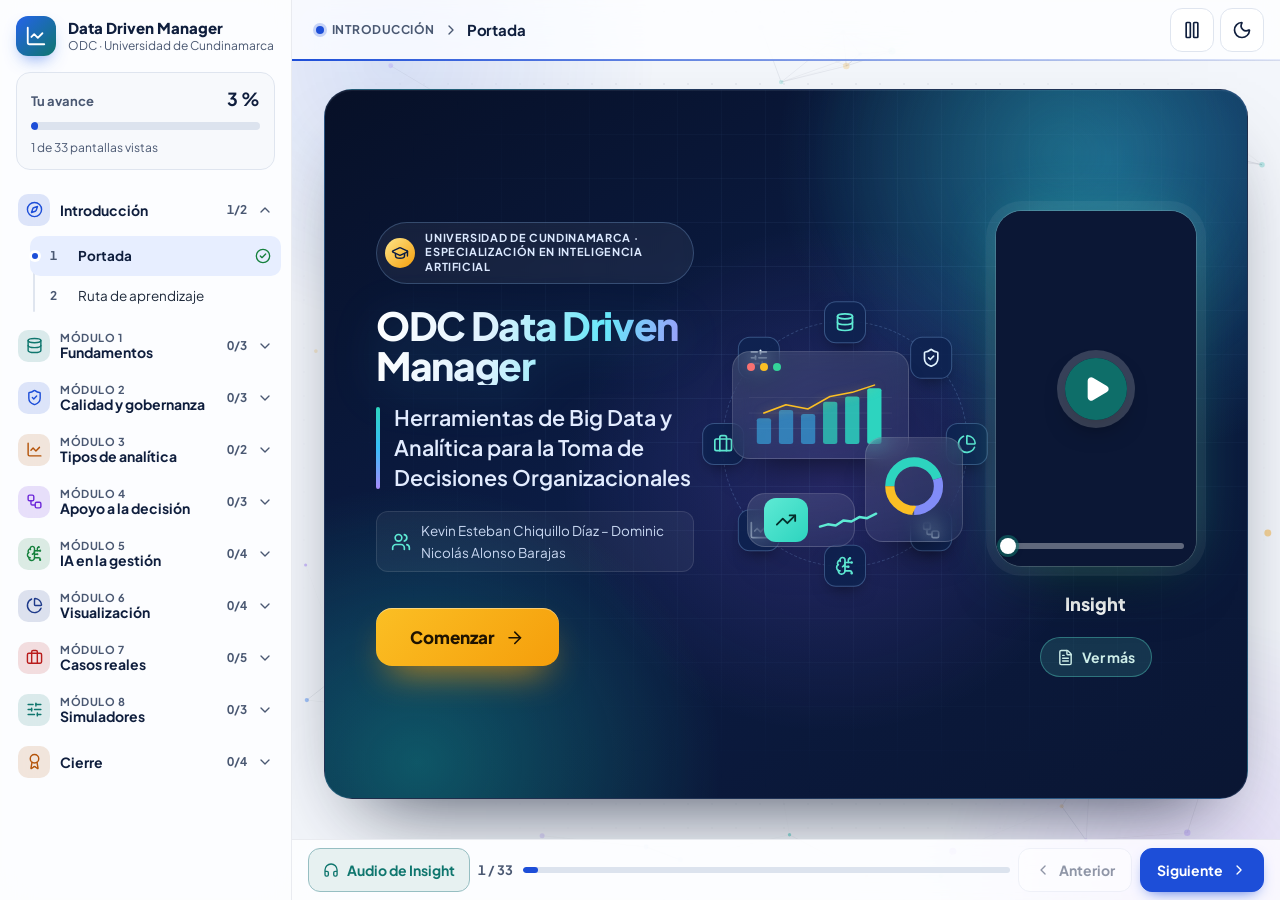
==== scorm/index.html @ 5cb5efb3 "Une los videos de Insight de Dominic con los cambios recientes Combina la rama dominic-videos (traba" ====
<!doctype html>
<html lang="es">
<head>
<meta charset="utf-8">
<meta name="viewport" content="width=device-width, initial-scale=1">
<title>ODC Data Driven Manager</title>
<link rel="stylesheet" href="css/styles.css">
<script>
  // Aplica el tema y las animaciones guardados antes de pintar, para que no parpadee
  (function () {
    var root = document.documentElement, theme = null, motion = null;
    try { theme = localStorage.getItem('odc-ddm-tema'); motion = localStorage.getItem('odc-ddm-animaciones'); } catch (e) {}
    var mq = function (q) { return window.matchMedia && window.matchMedia(q).matches; };
    root.setAttribute('data-theme', theme || (mq('(prefers-color-scheme: dark)') ? 'dark' : 'light'));
    if (motion === 'off' || (!motion && mq('(prefers-reduced-motion: reduce)'))) root.classList.add('no-motion');
  })();
</script>
</head>
<body>
<!-- Íconos: Lucide v1.58.0 (licencia ISC, ver assets/LICENSE-lucide.txt) -->
<svg xmlns="http://www.w3.org/2000/svg" class="sprite" aria-hidden="true" focusable="false">
<defs fill="none" stroke="currentColor" stroke-width="2" stroke-linecap="round" stroke-linejoin="round">
<symbol id="i-menu" viewBox="0 0 24 24"><path d="M4 5h16" /><path d="M4 12h16" /><path d="M4 19h16" /></symbol>
<symbol id="i-x" viewBox="0 0 24 24"><path d="M18 6 6 18" /><path d="m6 6 12 12" /></symbol>
<symbol id="i-sun" viewBox="0 0 24 24"><circle cx="12" cy="12" r="4" /><path d="M12 2v2" /><path d="M12 20v2" /><path d="m4.93 4.93 1.41 1.41" /><path d="m17.66 17.66 1.41 1.41" /><path d="M2 12h2" /><path d="M20 12h2" /><path d="m6.34 17.66-1.41 1.41" /><path d="m19.07 4.93-1.41 1.41" /></symbol>
<symbol id="i-moon" viewBox="0 0 24 24"><path d="M20.985 12.486a9 9 0 1 1-9.473-9.472c.405-.022.617.46.402.803a6 6 0 0 0 8.268 8.268c.344-.215.825-.004.803.401" /></symbol>
<symbol id="i-pause" viewBox="0 0 24 24"><rect x="14" y="3" width="5" height="18" rx="1" /><rect x="5" y="3" width="5" height="18" rx="1" /></symbol>
<symbol id="i-play" viewBox="0 0 24 24"><path d="M5 5a2 2 0 0 1 3.008-1.728l11.997 6.998a2 2 0 0 1 .003 3.458l-12 7A2 2 0 0 1 5 19z" /></symbol>
<symbol id="i-chevron-left" viewBox="0 0 24 24"><path d="m15 18-6-6 6-6" /></symbol>
<symbol id="i-chevron-right" viewBox="0 0 24 24"><path d="m9 18 6-6-6-6" /></symbol>
<symbol id="i-chevron-down" viewBox="0 0 24 24"><path d="m6 9 6 6 6-6" /></symbol>
<symbol id="i-headphones" viewBox="0 0 24 24"><path d="M3 14h3a2 2 0 0 1 2 2v3a2 2 0 0 1-2 2H5a2 2 0 0 1-2-2v-7a9 9 0 0 1 18 0v7a2 2 0 0 1-2 2h-1a2 2 0 0 1-2-2v-3a2 2 0 0 1 2-2h3" /></symbol>
<symbol id="i-volume-2" viewBox="0 0 24 24"><path d="M11 4.702a.705.705 0 0 0-1.203-.498L6.413 7.587A1.4 1.4 0 0 1 5.416 8H3a1 1 0 0 0-1 1v6a1 1 0 0 0 1 1h2.416a1.4 1.4 0 0 1 .997.413l3.383 3.384A.705.705 0 0 0 11 19.298z" /><path d="M16 9a5 5 0 0 1 0 6" /><path d="M19.364 18.364a9 9 0 0 0 0-12.728" /></symbol>
<symbol id="i-square" viewBox="0 0 24 24"><rect width="18" height="18" x="3" y="3" rx="2" /></symbol>
<symbol id="i-check" viewBox="0 0 24 24"><path d="M20 6 9 17l-5-5" /></symbol>
<symbol id="i-circle-check" viewBox="0 0 24 24"><circle cx="12" cy="12" r="10" /><path d="m16 9-5.5 5.5L8 12" /></symbol>
<symbol id="i-circle-x" viewBox="0 0 24 24"><circle cx="12" cy="12" r="10" /><path d="m15 9-6 6" /><path d="m9 9 6 6" /></symbol>
<symbol id="i-info" viewBox="0 0 24 24"><circle cx="12" cy="12" r="10" /><path d="M12 16v-4" /><path d="M12 8h.01" /></symbol>
<symbol id="i-triangle-alert" viewBox="0 0 24 24"><path d="m21.73 18-8-14a2 2 0 0 0-3.48 0l-8 14A2 2 0 0 0 4 21h16a2 2 0 0 0 1.73-3" /><path d="M12 9v4" /><path d="M12 17h.01" /></symbol>
<symbol id="i-graduation-cap" viewBox="0 0 24 24"><path d="M21.42 10.922a1 1 0 0 0-.019-1.838L12.83 5.18a2 2 0 0 0-1.66 0L2.6 9.08a1 1 0 0 0 0 1.832l8.57 3.908a2 2 0 0 0 1.66 0z" /><path d="M22 10v6" /><path d="M6 12.5V16a6 3 0 0 0 12 0v-3.5" /></symbol>
<symbol id="i-sparkles" viewBox="0 0 24 24"><path d="M11.017 2.814a1 1 0 0 1 1.966 0l1.051 5.558a2 2 0 0 0 1.594 1.594l5.558 1.051a1 1 0 0 1 0 1.966l-5.558 1.051a2 2 0 0 0-1.594 1.594l-1.051 5.558a1 1 0 0 1-1.966 0l-1.051-5.558a2 2 0 0 0-1.594-1.594l-5.558-1.051a1 1 0 0 1 0-1.966l5.558-1.051a2 2 0 0 0 1.594-1.594z" /><path d="M20 2v4" /><path d="M22 4h-4" /><circle cx="4" cy="20" r="2" /></symbol>
<symbol id="i-compass" viewBox="0 0 24 24"><circle cx="12" cy="12" r="10" /><path d="m16.24 7.76-1.804 5.411a2 2 0 0 1-1.265 1.265L7.76 16.24l1.804-5.411a2 2 0 0 1 1.265-1.265z" /></symbol>
<symbol id="i-route" viewBox="0 0 24 24"><circle cx="6" cy="19" r="3" /><path d="M9 19h8.5a3.5 3.5 0 0 0 0-7h-11a3.5 3.5 0 0 1 0-7H15" /><circle cx="18" cy="5" r="3" /></symbol>
<symbol id="i-rocket" viewBox="0 0 24 24"><path d="M12 15v5s3.03-.55 4-2c1.08-1.62 0-5 0-5" /><path d="M4.5 16.5c-1.5 1.26-2 5-2 5s3.74-.5 5-2c.71-.84.7-2.13-.09-2.91a2.18 2.18 0 0 0-2.91-.09" /><path d="M9 12a22 22 0 0 1 2-3.95A12.88 12.88 0 0 1 22 2c0 2.72-.78 7.5-6 11a22.4 22.4 0 0 1-4 2z" /><path d="M9 12H4s.55-3.03 2-4c1.62-1.08 5 .05 5 .05" /></symbol>
<symbol id="i-flag" viewBox="0 0 24 24"><path d="M4 22V4a1 1 0 0 1 .4-.8A6 6 0 0 1 8 2c3 0 5 2 7.333 2q2 0 3.067-.8A1 1 0 0 1 20 4v10a1 1 0 0 1-.4.8A6 6 0 0 1 16 16c-3 0-5-2-8-2a6 6 0 0 0-4 1.528" /></symbol>
<symbol id="i-database" viewBox="0 0 24 24"><ellipse cx="12" cy="5" rx="9" ry="3" /><path d="M3 5V19A9 3 0 0 0 21 19V5" /><path d="M3 12A9 3 0 0 0 21 12" /></symbol>
<symbol id="i-shield-check" viewBox="0 0 24 24"><path d="M20 13c0 5-3.5 7.5-7.66 8.95a1 1 0 0 1-.67-.01C7.5 20.5 4 18 4 13V6a1 1 0 0 1 1-1c2 0 4.5-1.2 6.24-2.72a1.17 1.17 0 0 1 1.52 0C14.51 3.81 17 5 19 5a1 1 0 0 1 1 1z" /><path d="m9 12 2 2 4-4" /></symbol>
<symbol id="i-chart-line" viewBox="0 0 24 24"><path d="M3 3v16a2 2 0 0 0 2 2h16" /><path d="m19 9-5 5-4-4-3 3" /></symbol>
<symbol id="i-workflow" viewBox="0 0 24 24"><rect width="8" height="8" x="3" y="3" rx="2" /><path d="M7 11v4a2 2 0 0 0 2 2h4" /><rect width="8" height="8" x="13" y="13" rx="2" /></symbol>
<symbol id="i-brain-circuit" viewBox="0 0 24 24"><path d="M12 5a3 3 0 1 0-5.997.125 4 4 0 0 0-2.526 5.77 4 4 0 0 0 .556 6.588A4 4 0 1 0 12 18Z" /><path d="M9 13a4.5 4.5 0 0 0 3-4" /><path d="M6.003 5.125A3 3 0 0 0 6.401 6.5" /><path d="M3.477 10.896a4 4 0 0 1 .585-.396" /><path d="M6 18a4 4 0 0 1-1.967-.516" /><path d="M12 13h4" /><path d="M12 18h6a2 2 0 0 1 2 2v1" /><path d="M12 8h8" /><path d="M16 8V5a2 2 0 0 1 2-2" /><circle cx="16" cy="13" r=".5" /><circle cx="18" cy="3" r=".5" /><circle cx="20" cy="21" r=".5" /><circle cx="20" cy="8" r=".5" /></symbol>
<symbol id="i-chart-pie" viewBox="0 0 24 24"><path d="M21 12c.552 0 1.005-.449.95-.998a10 10 0 0 0-8.953-8.951c-.55-.055-.998.398-.998.95v8a1 1 0 0 0 1 1z" /><path d="M21.21 15.89A10 10 0 1 1 8 2.83" /></symbol>
<symbol id="i-briefcase" viewBox="0 0 24 24"><path d="M16 20V4a2 2 0 0 0-2-2h-4a2 2 0 0 0-2 2v16" /><rect width="20" height="14" x="2" y="6" rx="2" /></symbol>
<symbol id="i-sliders-horizontal" viewBox="0 0 24 24"><path d="M10 5H3" /><path d="M12 19H3" /><path d="M14 3v4" /><path d="M16 17v4" /><path d="M21 12h-9" /><path d="M21 19h-5" /><path d="M21 5h-7" /><path d="M8 10v4" /><path d="M8 12H3" /></symbol>
<symbol id="i-award" viewBox="0 0 24 24"><path d="m15.477 12.89 1.515 8.526a.5.5 0 0 1-.81.47l-3.58-2.687a1 1 0 0 0-1.197 0l-3.586 2.686a.5.5 0 0 1-.81-.469l1.514-8.526" /><circle cx="12" cy="8" r="6" /></symbol>
<symbol id="i-hard-drive" viewBox="0 0 24 24"><path d="M10 16h.01" /><path d="M2.212 11.577a2 2 0 0 0-.212.896V18a2 2 0 0 0 2 2h16a2 2 0 0 0 2-2v-5.527a2 2 0 0 0-.212-.896L18.55 5.11A2 2 0 0 0 16.76 4H7.24a2 2 0 0 0-1.79 1.11z" /><path d="M21.946 12.013H2.054" /><path d="M6 16h.01" /></symbol>
<symbol id="i-zap" viewBox="0 0 24 24"><path d="M15.914 4a1.5 1.5 0 00-2.474-1.561l-9 9A1.5 1.5 0 005.5 14h4.002a.5.5 0 01.471.666L8.086 20a1.5 1.5 0 002.475 1.56l9-9A1.5 1.5 0 0018.5 10h-3.997a.5.5 0 01-.472-.667z" /></symbol>
<symbol id="i-shapes" viewBox="0 0 24 24"><path d="M8.3 10a.7.7 0 0 1-.626-1.079L11.4 3a.7.7 0 0 1 1.198-.043L16.3 8.9a.7.7 0 0 1-.572 1.1Z" /><rect x="3" y="14" width="7" height="7" rx="1" /><circle cx="17.5" cy="17.5" r="3.5" /></symbol>
<symbol id="i-badge-check" viewBox="0 0 24 24"><path d="M3.85 8.62a4 4 0 0 1 4.78-4.77 4 4 0 0 1 6.74 0 4 4 0 0 1 4.78 4.78 4 4 0 0 1 0 6.74 4 4 0 0 1-4.77 4.78 4 4 0 0 1-6.75 0 4 4 0 0 1-4.78-4.77 4 4 0 0 1 0-6.76Z" /><path d="m16 9-5.5 5.5L8 12" /></symbol>
<symbol id="i-gem" viewBox="0 0 24 24"><path d="M10.5 3 8 9l4 13 4-13-2.5-6" /><path d="M17 3a2 2 0 0 1 1.6.8l3 4a2 2 0 0 1 .013 2.382l-7.99 10.986a2 2 0 0 1-3.247 0l-7.99-10.986A2 2 0 0 1 2.4 7.8l2.998-3.997A2 2 0 0 1 7 3z" /><path d="M2 9h20" /></symbol>
<symbol id="i-target" viewBox="0 0 24 24"><circle cx="12" cy="12" r="10" /><circle cx="12" cy="12" r="6" /><circle cx="12" cy="12" r="2" /></symbol>
<symbol id="i-lightbulb" viewBox="0 0 24 24"><path d="M15 14c.2-1 .7-1.7 1.5-2.5 1-.9 1.5-2.2 1.5-3.5A6 6 0 0 0 6 8c0 1 .2 2.2 1.5 3.5.7.7 1.3 1.5 1.5 2.5" /><path d="M9 18h6" /><path d="M10 22h4" /></symbol>
<symbol id="i-file-text" viewBox="0 0 24 24"><path d="M6 22a2 2 0 0 1-2-2V4a2 2 0 0 1 2-2h8a2.4 2.4 0 0 1 1.704.706l3.588 3.588A2.4 2.4 0 0 1 20 8v12a2 2 0 0 1-2 2z" /><path d="M14 2v5a1 1 0 0 0 1 1h5" /><path d="M10 9H8" /><path d="M16 13H8" /><path d="M16 17H8" /></symbol>
<symbol id="i-binary" viewBox="0 0 24 24"><rect x="14" y="14" width="4" height="6" rx="2" /><rect x="6" y="4" width="4" height="6" rx="2" /><path d="M6 20h4" /><path d="M14 10h4" /><path d="M6 14h2v6" /><path d="M14 4h2v6" /></symbol>
<symbol id="i-crosshair" viewBox="0 0 24 24"><circle cx="12" cy="12" r="10" /><line x1="22" x2="18" y1="12" y2="12" /><line x1="6" x2="2" y1="12" y2="12" /><line x1="12" x2="12" y1="6" y2="2" /><line x1="12" x2="12" y1="22" y2="18" /></symbol>
<symbol id="i-list-checks" viewBox="0 0 24 24"><path d="M13 5h8" /><path d="M13 12h8" /><path d="M13 19h8" /><path d="m3 17 2 2 4-4" /><path d="m3 7 2 2 4-4" /></symbol>
<symbol id="i-equal" viewBox="0 0 24 24"><line x1="5" x2="19" y1="9" y2="9" /><line x1="5" x2="19" y1="15" y2="15" /></symbol>
<symbol id="i-fingerprint" viewBox="0 0 24 24"><path d="M12 10a2 2 0 0 0-2 2c0 1.02-.1 2.51-.26 4" /><path d="M14 13.12c0 2.38 0 6.38-1 8.88" /><path d="M17.29 21.02c.12-.6.43-2.3.5-3.02" /><path d="M2 12a10 10 0 0 1 18-6" /><path d="M2 16h.01" /><path d="M21.8 16c.2-2 .131-5.354 0-6" /><path d="M5 19.5C5.5 18 6 15 6 12a6 6 0 0 1 .34-2" /><path d="M8.65 22c.21-.66.45-1.32.57-2" /><path d="M9 6.8a6 6 0 0 1 9 5.2v2" /></symbol>
<symbol id="i-clock" viewBox="0 0 24 24"><circle cx="12" cy="12" r="10" /><path d="M12 6v6l4 2" /></symbol>
<symbol id="i-scale" viewBox="0 0 24 24"><path d="M12 3v18" /><path d="m19 8 3 8a5 5 0 0 1-6 0zV7" /><path d="M3 7h1a17 17 0 0 0 8-2 17 17 0 0 0 8 2h1" /><path d="m5 8 3 8a5 5 0 0 1-6 0zV7" /><path d="M7 21h10" /></symbol>
<symbol id="i-scroll-text" viewBox="0 0 24 24"><path d="M15 12h-5" /><path d="M15 8h-5" /><path d="M19 17V5a2 2 0 0 0-2-2H4" /><path d="M8 21h12a2 2 0 0 0 2-2v-1a1 1 0 0 0-1-1H11a1 1 0 0 0-1 1v1a2 2 0 1 1-4 0V5a2 2 0 1 0-4 0v2a1 1 0 0 0 1 1h3" /></symbol>
<symbol id="i-search" viewBox="0 0 24 24"><path d="m21 21-4.34-4.34" /><circle cx="11" cy="11" r="8" /></symbol>
<symbol id="i-history" viewBox="0 0 24 24"><path d="M3 12a9 9 0 1 0 9-9 9.75 9.75 0 0 0-6.74 2.74L3 8" /><path d="M3 3v5h5" /><path d="M12 7v5l4 2" /></symbol>
<symbol id="i-trending-up" viewBox="0 0 24 24"><path d="M16 7h6v6" /><path d="m22 7-8.5 8.5-5-5L2 17" /></symbol>
<symbol id="i-trending-down" viewBox="0 0 24 24"><path d="M16 17h6v-6" /><path d="m22 17-8.5-8.5-5 5L2 7" /></symbol>
<symbol id="i-user" viewBox="0 0 24 24"><path d="M19 21v-2a4 4 0 0 0-4-4H9a4 4 0 0 0-4 4v2" /><circle cx="12" cy="7" r="4" /></symbol>
<symbol id="i-monitor" viewBox="0 0 24 24"><rect width="20" height="14" x="2" y="3" rx="2" /><line x1="8" x2="16" y1="21" y2="21" /><line x1="12" x2="12" y1="17" y2="21" /></symbol>
<symbol id="i-book-open" viewBox="0 0 24 24"><path d="M12 5v16" /><path d="M20.001 19A2 2 0 0022 17V5a2 2 0 00-1.999-2L16 3.002A5 5 0 0012 5a5 5 0 00-4-2H4a2 2 0 00-2 2v12a2 2 0 001.999 2H8a5 5 0 014 2 5 5 0 014-2z" /></symbol>
<symbol id="i-square-function" viewBox="0 0 24 24"><rect width="18" height="18" x="3" y="3" rx="2" ry="2" /><path d="M9 17c2 0 2.8-1 2.8-2.8V10c0-2 1-3.3 3.2-3" /><path d="M9 11.2h5.7" /></symbol>
<symbol id="i-folder" viewBox="0 0 24 24"><path d="M20 20a2 2 0 0 0 2-2V8a2 2 0 0 0-2-2h-7.9a2 2 0 0 1-1.69-.9L9.6 3.9A2 2 0 0 0 7.93 3H4a2 2 0 0 0-2 2v13a2 2 0 0 0 2 2Z" /></symbol>
<symbol id="i-plug" viewBox="0 0 24 24"><path d="M12 22v-5" /><path d="M15 8V2" /><path d="M17 8a1 1 0 0 1 1 1v4a4 4 0 0 1-4 4h-4a4 4 0 0 1-4-4V9a1 1 0 0 1 1-1z" /><path d="M9 8V2" /></symbol>
<symbol id="i-radio" viewBox="0 0 24 24"><path d="M16.247 7.761a6 6 0 0 1 0 8.478" /><path d="M19.075 4.933a10 10 0 0 1 0 14.134" /><path d="M4.925 19.067a10 10 0 0 1 0-14.134" /><path d="M7.753 16.239a6 6 0 0 1 0-8.478" /><circle cx="12" cy="12" r="2" /></symbol>
<symbol id="i-globe" viewBox="0 0 24 24"><circle cx="12" cy="12" r="10" /><path d="M12 2a14.5 14.5 0 0 0 0 20 14.5 14.5 0 0 0 0-20" /><path d="M2 12h20" /></symbol>
<symbol id="i-lock-open" viewBox="0 0 24 24"><rect width="18" height="11" x="3" y="11" rx="2" ry="2" /><path d="M7 11V7a5 5 0 0 1 9.9-1" /></symbol>
<symbol id="i-radar" viewBox="0 0 24 24"><path d="M19.07 4.93A10 10 0 0 0 6.99 3.34" /><path d="M4 6h.01" /><path d="M2.29 9.62A10 10 0 1 0 21.31 8.35" /><path d="M16.24 7.76A6 6 0 1 0 8.23 16.67" /><path d="M12 18h.01" /><path d="M17.99 11.66A6 6 0 0 1 15.77 16.67" /><circle cx="12" cy="12" r="2" /><path d="m13.41 10.59 5.66-5.66" /></symbol>
<symbol id="i-pencil-ruler" viewBox="0 0 24 24"><path d="M13 7 8.7 2.7a2.41 2.41 0 0 0-3.4 0L2.7 5.3a2.41 2.41 0 0 0 0 3.4L7 13" /><path d="m8 6 2-2" /><path d="m18 16 2-2" /><path d="m17 11 4.3 4.3c.94.94.94 2.46 0 3.4l-2.6 2.6c-.94.94-2.46.94-3.4 0L11 17" /><path d="M21.174 6.812a1 1 0 0 0-3.986-3.987L3.842 16.174a2 2 0 0 0-.5.83l-1.321 4.352a.5.5 0 0 0 .623.622l4.353-1.32a2 2 0 0 0 .83-.497z" /><path d="m15 5 4 4" /></symbol>
<symbol id="i-mouse-pointer-click" viewBox="0 0 24 24"><path d="M14 4.1 12 6" /><path d="m5.1 8-2.9-.8" /><path d="m6 12-1.9 2" /><path d="M7.2 2.2 8 5.1" /><path d="M9.037 9.69a.498.498 0 0 1 .653-.653l11 4.5a.5.5 0 0 1-.074.949l-4.349 1.041a1 1 0 0 0-.74.739l-1.04 4.35a.5.5 0 0 1-.95.074z" /></symbol>
<symbol id="i-refresh-ccw" viewBox="0 0 24 24"><path d="M21 12a9 9 0 0 0-9-9 9.75 9.75 0 0 0-6.74 2.74L3 8" /><path d="M3 3v5h5" /><path d="M3 12a9 9 0 0 0 9 9 9.75 9.75 0 0 0 6.74-2.74L21 16" /><path d="M16 16h5v5" /></symbol>
<symbol id="i-landmark" viewBox="0 0 24 24"><path d="M10 18v-7" /><path d="M11.119 2.205a2 2 0 0 1 1.762 0l7.84 3.846A.5.5 0 0 1 20.5 7h-17a.5.5 0 0 1-.22-.949z" /><path d="M14 18v-7" /><path d="M18 18v-7" /><path d="M3 22h18" /><path d="M6 18v-7" /></symbol>
<symbol id="i-megaphone" viewBox="0 0 24 24"><path d="M11 6a13 13 0 0 0 8.4-2.8A1 1 0 0 1 21 4v12a1 1 0 0 1-1.6.8A13 13 0 0 0 11 14H5a2 2 0 0 1-2-2V8a2 2 0 0 1 2-2z" /><path d="M6 14a12 12 0 0 0 2.4 7.2 2 2 0 0 0 3.2-2.4A8 8 0 0 1 10 14" /><path d="M8 6v8" /></symbol>
<symbol id="i-truck" viewBox="0 0 24 24"><path d="M14 18V6a2 2 0 0 0-2-2H4a2 2 0 0 0-2 2v11a1 1 0 0 0 1 1h2" /><path d="M15 18H9" /><path d="M19 18h2a1 1 0 0 0 1-1v-3.65a1 1 0 0 0-.22-.624l-3.48-4.35A1 1 0 0 0 17.52 8H14" /><circle cx="17" cy="18" r="2" /><circle cx="7" cy="18" r="2" /></symbol>
<symbol id="i-users" viewBox="0 0 24 24"><path d="M16 21v-2a4 4 0 0 0-4-4H6a4 4 0 0 0-4 4v2" /><path d="M16 3.128a4 4 0 0 1 0 7.744" /><path d="M22 21v-2a4 4 0 0 0-3-3.87" /><circle cx="9" cy="7" r="4" /></symbol>
<symbol id="i-message-circle" viewBox="0 0 24 24"><path d="M2.992 16.342a2 2 0 0 1 .094 1.167l-1.065 3.29a1 1 0 0 0 1.236 1.168l3.413-.998a2 2 0 0 1 1.099.092 10 10 0 1 0-4.777-4.719" /></symbol>
<symbol id="i-building-2" viewBox="0 0 24 24"><path d="M10 12h4" /><path d="M10 8h4" /><path d="M14 21v-3a2 2 0 0 0-4 0v3" /><path d="M6 10H4a2 2 0 0 0-2 2v7a2 2 0 0 0 2 2h16a2 2 0 0 0 2-2V9a2 2 0 0 0-2-2h-2" /><path d="M6 21V5a2 2 0 0 1 2-2h8a2 2 0 0 1 2 2v16" /></symbol>
<symbol id="i-bot" viewBox="0 0 24 24"><path d="M12 8V4H8" /><rect width="16" height="12" x="4" y="8" rx="2" /><path d="M2 14h2" /><path d="M20 14h2" /><path d="M15 13v2" /><path d="M9 13v2" /></symbol>
<symbol id="i-eye" viewBox="0 0 24 24"><path d="M2.062 12.348a1 1 0 0 1 0-.696 10.75 10.75 0 0 1 19.876 0 1 1 0 0 1 0 .696 10.75 10.75 0 0 1-19.876 0" /><circle cx="12" cy="12" r="3" /></symbol>
<symbol id="i-lock" viewBox="0 0 24 24"><rect width="18" height="11" x="3" y="11" rx="2" ry="2" /><path d="M7 11V7a5 5 0 0 1 10 0v4" /></symbol>
<symbol id="i-user-check" viewBox="0 0 24 24"><path d="m16 11 2 2 4-4" /><path d="M16 21v-2a4 4 0 0 0-4-4H6a4 4 0 0 0-4 4v2" /><circle cx="9" cy="7" r="4" /></symbol>
<symbol id="i-clipboard-list" viewBox="0 0 24 24"><rect width="8" height="4" x="8" y="2" rx="1" ry="1" /><path d="M16 4h2a2 2 0 0 1 2 2v14a2 2 0 0 1-2 2H6a2 2 0 0 1-2-2V6a2 2 0 0 1 2-2h2" /><path d="M12 11h4" /><path d="M12 16h4" /><path d="M8 11h.01" /><path d="M8 16h.01" /></symbol>
<symbol id="i-shield" viewBox="0 0 24 24"><path d="M20 13c0 5-3.5 7.5-7.66 8.95a1 1 0 0 1-.67-.01C7.5 20.5 4 18 4 13V6a1 1 0 0 1 1-1c2 0 4.5-1.2 6.24-2.72a1.17 1.17 0 0 1 1.52 0C14.51 3.81 17 5 19 5a1 1 0 0 1 1 1z" /></symbol>
<symbol id="i-shopping-cart" viewBox="0 0 24 24"><path d="m2.05 2.05 1.099-.028a1 1 0 0 1 1.008.815l2.69 14.347A1 1 0 0 0 7.83 18H18" /><path d="M4.563 5h16.435a1 1 0 0 1 .981 1.204l-1.026 6.226A2 2 0 0 1 18.962 14H6.25" /><circle cx="18" cy="20" r="2" /><circle cx="8" cy="20" r="2" /></symbol>
<symbol id="i-percent" viewBox="0 0 24 24"><line x1="19" x2="5" y1="5" y2="19" /><circle cx="6.5" cy="6.5" r="2.5" /><circle cx="17.5" cy="17.5" r="2.5" /></symbol>
<symbol id="i-receipt" viewBox="0 0 24 24"><path d="M12 17V7" /><path d="M16 8h-6a2 2 0 0 0 0 4h4a2 2 0 0 1 0 4H8" /><path d="M4 3a1 1 0 0 1 1-1 1.3 1.3 0 0 1 .7.2l.933.6a1.3 1.3 0 0 0 1.4 0l.934-.6a1.3 1.3 0 0 1 1.4 0l.933.6a1.3 1.3 0 0 0 1.4 0l.933-.6a1.3 1.3 0 0 1 1.4 0l.934.6a1.3 1.3 0 0 0 1.4 0l.933-.6A1.3 1.3 0 0 1 19 2a1 1 0 0 1 1 1v18a1 1 0 0 1-1 1 1.3 1.3 0 0 1-.7-.2l-.933-.6a1.3 1.3 0 0 0-1.4 0l-.934.6a1.3 1.3 0 0 1-1.4 0l-.933-.6a1.3 1.3 0 0 0-1.4 0l-.933.6a1.3 1.3 0 0 1-1.4 0l-.934-.6a1.3 1.3 0 0 0-1.4 0l-.933.6a1.3 1.3 0 0 1-.7.2 1 1 0 0 1-1-1z" /></symbol>
<symbol id="i-user-minus" viewBox="0 0 24 24"><path d="M16 21v-2a4 4 0 0 0-4-4H6a4 4 0 0 0-4 4v2" /><circle cx="9" cy="7" r="4" /><line x1="22" x2="16" y1="11" y2="11" /></symbol>
<symbol id="i-circle-help" viewBox="0 0 24 24"><circle cx="12" cy="12" r="10" /><path d="M9.09 9a3 3 0 0 1 5.83 1c0 2-3 3-3 3" /><path d="M12 17h.01" /></symbol>
<symbol id="i-tv" viewBox="0 0 24 24"><path d="m17 2-5 5-5-5" /><rect width="20" height="15" x="2" y="7" rx="2" /></symbol>
<symbol id="i-store" viewBox="0 0 24 24"><path d="M15 21v-5a1 1 0 0 0-1-1h-4a1 1 0 0 0-1 1v5" /><path d="M17.774 10.31a1.12 1.12 0 0 0-1.549 0 2.5 2.5 0 0 1-3.451 0 1.12 1.12 0 0 0-1.548 0 2.5 2.5 0 0 1-3.452 0 1.12 1.12 0 0 0-1.549 0 2.5 2.5 0 0 1-3.77-3.248l2.889-4.184A2 2 0 0 1 7 2h10a2 2 0 0 1 1.653.873l2.895 4.192a2.5 2.5 0 0 1-3.774 3.244" /><path d="M4 10.95V19a2 2 0 0 0 2 2h12a2 2 0 0 0 2-2v-8.05" /></symbol>
<symbol id="i-cpu" viewBox="0 0 24 24"><path d="M12 20v2" /><path d="M12 2v2" /><path d="M17 20v2" /><path d="M17 2v2" /><path d="M2 12h2" /><path d="M2 17h2" /><path d="M2 7h2" /><path d="M20 12h2" /><path d="M20 17h2" /><path d="M20 7h2" /><path d="M7 20v2" /><path d="M7 2v2" /><rect x="4" y="4" width="16" height="16" rx="2" /><rect x="8" y="8" width="8" height="8" rx="1" /></symbol>
<symbol id="i-save" viewBox="0 0 24 24"><path d="M15.2 3a2 2 0 0 1 1.4.6l3.8 3.8a2 2 0 0 1 .6 1.4V19a2 2 0 0 1-2 2H5a2 2 0 0 1-2-2V5a2 2 0 0 1 2-2z" /><path d="M17 21v-7a1 1 0 0 0-1-1H8a1 1 0 0 0-1 1v7" /><path d="M7 3v4a1 1 0 0 0 1 1h7" /></symbol>
<symbol id="i-send" viewBox="0 0 24 24"><path d="M14.536 21.686a.5.5 0 0 0 .937-.024l6.5-19a.496.496 0 0 0-.635-.635l-19 6.5a.5.5 0 0 0-.024.937l7.93 3.18a2 2 0 0 1 1.112 1.11z" /><path d="m21.854 2.147-10.94 10.939" /></symbol>
<symbol id="i-tag" viewBox="0 0 24 24"><path d="M12.586 2.586A2 2 0 0 0 11.172 2H4a2 2 0 0 0-2 2v7.172a2 2 0 0 0 .586 1.414l8.704 8.704a2.426 2.426 0 0 0 3.42 0l6.58-6.58a2.426 2.426 0 0 0 0-3.42z" /><circle cx="7.5" cy="7.5" r=".5" fill="currentColor" /></symbol>
<symbol id="i-package" viewBox="0 0 24 24"><path d="M11 21.73a2 2 0 0 0 2 0l7-4A2 2 0 0 0 21 16V8a2 2 0 0 0-1-1.73l-7-4a2 2 0 0 0-2 0l-7 4A2 2 0 0 0 3 8v8a2 2 0 0 0 1 1.73z" /><path d="M12 22V12" /><polyline points="3.29 7 12 12 20.71 7" /><path d="m7.5 4.27 9 5.15" /></symbol>
<symbol id="i-wallet" viewBox="0 0 24 24"><path d="M19 7V4a1 1 0 0 0-1-1H5a2 2 0 0 0 0 4h15a1 1 0 0 1 1 1v4h-3a2 2 0 0 0 0 4h3a1 1 0 0 0 1-1v-2a1 1 0 0 0-1-1" /><path d="M3 5v14a2 2 0 0 0 2 2h15a1 1 0 0 0 1-1v-4" /></symbol>
<symbol id="i-trophy" viewBox="0 0 24 24"><path d="M10 14.66V17a1 1 0 0 1-1 1 2 2 0 0 0-2 2v2" /><path d="M14 14.66V17a1 1 0 0 0 1 1 2 2 0 0 1 2 2v2" /><path d="M17.916 10H19.5A2.5 2.5 0 0 0 22 7.5V5a1 1 0 0 0-1-1h-3" /><path d="M4 22h16" /><path d="M6 9a6 6 0 0 0 12 0V3a1 1 0 0 0-1-1H7a1 1 0 0 0-1 1z" /><path d="M6.084 10H4.5A2.5 2.5 0 0 1 2 7.5V5a1 1 0 0 1 1-1h3" /></symbol>
<symbol id="i-calendar-check" viewBox="0 0 24 24"><path d="M8 2v3" /><path d="M16 2v3" /><rect x="3" y="3" width="18" height="18" rx="2" /><path d="M3 9h18" /><path d="m9 15 2 2 4-4" /></symbol>
<symbol id="i-external-link" viewBox="0 0 24 24"><path d="M15 3h6v6" /><path d="M10 14 21 3" /><path d="M18 13v6a2 2 0 0 1-2 2H5a2 2 0 0 1-2-2V8a2 2 0 0 1 2-2h6" /></symbol>
<symbol id="i-star" viewBox="0 0 24 24"><path d="M11.525 2.295a.53.53 0 0 1 .95 0l2.31 4.679a2.123 2.123 0 0 0 1.595 1.16l5.166.756a.53.53 0 0 1 .294.904l-3.736 3.638a2.123 2.123 0 0 0-.611 1.878l.882 5.14a.53.53 0 0 1-.771.56l-4.618-2.428a2.122 2.122 0 0 0-1.973 0L6.396 21.01a.53.53 0 0 1-.77-.56l.881-5.139a2.122 2.122 0 0 0-.611-1.879L2.16 9.795a.53.53 0 0 1 .294-.906l5.165-.755a2.122 2.122 0 0 0 1.597-1.16z" /></symbol>
<symbol id="i-grip-vertical" viewBox="0 0 24 24"><circle cx="9" cy="12" r="1" /><circle cx="9" cy="5" r="1" /><circle cx="9" cy="19" r="1" /><circle cx="15" cy="12" r="1" /><circle cx="15" cy="5" r="1" /><circle cx="15" cy="19" r="1" /></symbol>
<symbol id="i-arrow-right" viewBox="0 0 24 24"><path d="M5 12h14" /><path d="m12 5 7 7-7 7" /></symbol>
<symbol id="i-rotate-ccw" viewBox="0 0 24 24"><path d="M3 12a9 9 0 1 0 9-9 9.75 9.75 0 0 0-6.74 2.74L3 8" /><path d="M3 3v5h5" /></symbol>
<symbol id="i-library" viewBox="0 0 24 24"><path d="m16 6 4 14" /><path d="M12 6v14" /><path d="M8 8v12" /><path d="M4 4v16" /></symbol>
<symbol id="i-map" viewBox="0 0 24 24"><path d="M14.106 5.553a2 2 0 0 0 1.788 0l3.659-1.83A1 1 0 0 1 21 4.619v12.764a1 1 0 0 1-.553.894l-4.553 2.277a2 2 0 0 1-1.788 0l-4.212-2.106a2 2 0 0 0-1.788 0l-3.659 1.83A1 1 0 0 1 3 19.381V6.618a1 1 0 0 1 .553-.894l4.553-2.277a2 2 0 0 1 1.788 0z" /><path d="M15 5.764v15" /><path d="M9 3.236v15" /></symbol>
<symbol id="i-list" viewBox="0 0 24 24"><path d="M3 5h.01" /><path d="M3 12h.01" /><path d="M3 19h.01" /><path d="M8 5h13" /><path d="M8 12h13" /><path d="M8 19h13" /></symbol>
<symbol id="i-chart-column" viewBox="0 0 24 24"><path d="M3 3v16a2 2 0 0 0 2 2h16" /><path d="M18 17V9" /><path d="M13 17V5" /><path d="M8 17v-3" /></symbol>
<symbol id="i-chart-scatter" viewBox="0 0 24 24"><circle cx="7.5" cy="7.5" r=".5" fill="currentColor" /><circle cx="18.5" cy="5.5" r=".5" fill="currentColor" /><circle cx="11.5" cy="11.5" r=".5" fill="currentColor" /><circle cx="7.5" cy="16.5" r=".5" fill="currentColor" /><circle cx="17.5" cy="14.5" r=".5" fill="currentColor" /><path d="M3 3v16a2 2 0 0 0 2 2h16" /></symbol>
<symbol id="i-chart-column-big" viewBox="0 0 24 24"><path d="M3 3v16a2 2 0 0 0 2 2h16" /><rect x="15" y="5" width="4" height="12" rx="1" /><rect x="7" y="8" width="4" height="9" rx="1" /></symbol>
<symbol id="i-move" viewBox="0 0 24 24"><path d="M12 2v20" /><path d="m15 19-3 3-3-3" /><path d="m19 9 3 3-3 3" /><path d="M2 12h20" /><path d="m5 9-3 3 3 3" /><path d="m9 5 3-3 3 3" /></symbol>
<symbol id="i-octagon-alert" viewBox="0 0 24 24"><path d="M12 16h.01" /><path d="M12 8v4" /><path d="M15.312 2a2 2 0 0 1 1.414.586l4.688 4.688A2 2 0 0 1 22 8.688v6.624a2 2 0 0 1-.586 1.414l-4.688 4.688a2 2 0 0 1-1.414.586H8.688a2 2 0 0 1-1.414-.586l-4.688-4.688A2 2 0 0 1 2 15.312V8.688a2 2 0 0 1 .586-1.414l4.688-4.688A2 2 0 0 1 8.688 2z" /></symbol>
<symbol id="i-pointer" viewBox="0 0 24 24"><path d="M22 14a8 8 0 0 1-8 8" /><path d="M18 11v-1a2 2 0 0 0-2-2a2 2 0 0 0-2 2" /><path d="M14 10V9a2 2 0 0 0-2-2a2 2 0 0 0-2 2v1" /><path d="M10 9.5V4a2 2 0 0 0-2-2a2 2 0 0 0-2 2v10" /><path d="M18 11a2 2 0 1 1 4 0v3a8 8 0 0 1-8 8h-2c-2.8 0-4.5-.86-5.99-2.34l-3.6-3.6a2 2 0 0 1 2.83-2.82L7 15" /></symbol>
<symbol id="i-hand" viewBox="0 0 24 24"><path d="M18 11V6a2 2 0 0 0-2-2a2 2 0 0 0-2 2" /><path d="M14 10V4a2 2 0 0 0-2-2a2 2 0 0 0-2 2v2" /><path d="M10 10.5V6a2 2 0 0 0-2-2a2 2 0 0 0-2 2v8" /><path d="M18 8a2 2 0 1 1 4 0v6a8 8 0 0 1-8 8h-2c-2.8 0-4.5-.86-5.99-2.34l-3.6-3.6a2 2 0 0 1 2.83-2.82L7 15" /></symbol>
<symbol id="i-check-check" viewBox="0 0 24 24"><path d="M18 6 7 17l-5-5" /><path d="m22 10-7.5 7.5L13 16" /></symbol>
<symbol id="i-message-square" viewBox="0 0 24 24"><path d="M22 17a2 2 0 0 1-2 2H6.828a2 2 0 0 0-1.414.586l-2.202 2.202A.71.71 0 0 1 2 21.286V5a2 2 0 0 1 2-2h16a2 2 0 0 1 2 2z" /></symbol>
<symbol id="i-video" viewBox="0 0 24 24"><path d="m16 13 5.223 3.482a.5.5 0 0 0 .777-.416V7.87a.5.5 0 0 0-.752-.432L16 10.5" /><rect x="2" y="6" width="14" height="12" rx="2" /></symbol>
<symbol id="i-circle-play" viewBox="0 0 24 24"><path d="M9 9.003a1 1 0 0 1 1.517-.859l4.997 2.997a1 1 0 0 1 0 1.718l-4.997 2.997A1 1 0 0 1 9 14.996z" /><circle cx="12" cy="12" r="10" /></symbol>
<symbol id="i-file-question-mark" viewBox="0 0 24 24"><path d="M6 22a2 2 0 0 1-2-2V4a2 2 0 0 1 2-2h8a2.4 2.4 0 0 1 1.704.706l3.588 3.588A2.4 2.4 0 0 1 20 8v12a2 2 0 0 1-2 2z" /><path d="M12 17h.01" /><path d="M9.1 9a3 3 0 0 1 5.82 1c0 2-3 3-3 3" /></symbol>
<symbol id="i-notebook-pen" viewBox="0 0 24 24"><path d="M13.4 2H6a2 2 0 0 0-2 2v16a2 2 0 0 0 2 2h12a2 2 0 0 0 2-2v-7.4" /><path d="M2 6h4" /><path d="M2 10h4" /><path d="M2 14h4" /><path d="M2 18h4" /><path d="M21.378 5.626a1 1 0 1 0-3.004-3.004l-5.01 5.012a2 2 0 0 0-.506.854l-.837 2.87a.5.5 0 0 0 .62.62l2.87-.837a2 2 0 0 0 .854-.506z" /></symbol>
<symbol id="i-clipboard-check" viewBox="0 0 24 24"><rect width="8" height="4" x="8" y="2" rx="1" ry="1" /><path d="M16 4h2a2 2 0 0 1 2 2v14a2 2 0 0 1-2 2H6a2 2 0 0 1-2-2V6a2 2 0 0 1 2-2h2" /><path d="m9 14 2 2 4-4" /></symbol>
<symbol id="i-goal" viewBox="0 0 24 24"><path d="M12 13V2l8 4-8 4" /><path d="M20.561 10.222a9 9 0 1 1-12.55-5.29" /><path d="M8.002 9.997a5 5 0 1 0 8.9 2.02" /></symbol>
<symbol id="i-messages-square" viewBox="0 0 24 24"><path d="M16 10a2 2 0 0 1-2 2H6.828a2 2 0 0 0-1.414.586l-2.202 2.202A.71.71 0 0 1 2 14.286V4a2 2 0 0 1 2-2h10a2 2 0 0 1 2 2z" /><path d="M20 9a2 2 0 0 1 2 2v10.286a.71.71 0 0 1-1.212.502l-2.202-2.202A2 2 0 0 0 17.172 19H10a2 2 0 0 1-2-2v-1" /></symbol>
<symbol id="i-rewind" viewBox="0 0 24 24"><path d="M12 6a2 2 0 0 0-3.414-1.414l-6 6a2 2 0 0 0 0 2.828l6 6A2 2 0 0 0 12 18z" /><path d="M22 6a2 2 0 0 0-3.414-1.414l-6 6a2 2 0 0 0 0 2.828l6 6A2 2 0 0 0 22 18z" /></symbol>
<symbol id="i-fast-forward" viewBox="0 0 24 24"><path d="M12 6a2 2 0 0 1 3.414-1.414l6 6a2 2 0 0 1 0 2.828l-6 6A2 2 0 0 1 12 18z" /><path d="M2 6a2 2 0 0 1 3.414-1.414l6 6a2 2 0 0 1 0 2.828l-6 6A2 2 0 0 1 2 18z" /></symbol>
</defs>
</svg>
<a class="skip-link" href="#stage">Saltar al contenido</a>
<div class="app" id="app">

  <!-- Barra lateral: índice del curso (fija en escritorio, panel deslizable en móvil) -->
  <aside class="sidebar" id="menu" aria-label="Índice del curso">
    <div class="brand">
      <span class="brand-mark"><svg class="i" aria-hidden="true"><use href="#i-chart-line"/></svg></span>
      <div class="brand-text"><strong>Data Driven Manager</strong><span>ODC · Universidad de Cundinamarca</span></div>
      <button class="icon-btn sidebar-close" id="menuClose" aria-label="Cerrar índice"><svg class="i" aria-hidden="true"><use href="#i-x"/></svg></button>
    </div>
    <div class="course-progress">
      <div class="cp-head"><span>Tu avance</span><b id="visitedPct">0 %</b></div>
      <div class="meter" aria-hidden="true"><span id="visitedBar"></span></div>
      <p id="visitedText">0 de 33 pantallas vistas</p>
    </div>
    <nav class="nav" id="menuList" aria-label="Pantallas del curso"></nav>
  </aside>
  <div class="sidebar-backdrop" id="menuBackdrop" hidden></div>

  <div class="main">
    <header class="topbar">
      <button class="icon-btn menu-btn" id="menuBtn" aria-label="Abrir índice de pantallas" aria-controls="menu" aria-expanded="false"><svg class="i" aria-hidden="true"><use href="#i-menu"/></svg></button>
      <div class="crumbs">
        <span class="crumb-mod" id="screenPill">INTRODUCCIÓN</span>
        <svg class="i crumb-sep" aria-hidden="true"><use href="#i-chevron-right"/></svg>
        <h1 id="screenTitle">ODC Data Driven Manager</h1>
      </div>
      <div class="top-actions">
        <button class="icon-btn" id="motionBtn" aria-pressed="false"></button>
        <button class="icon-btn" id="themeBtn" aria-pressed="false"></button>
      </div>
    </header>

    <div class="bg" aria-hidden="true">
      <div class="blob b1"></div>
      <div class="blob b2"></div>
      <div class="blob b3"></div>
      <canvas id="bgNet"></canvas>
    </div>

  <main class="stage" id="stage" tabindex="-1">

    <!-- ===================== INTRODUCCIÓN ===================== -->
    <section class="screen" data-video="modulo0-1" data-title="Portada" data-pill="INTRODUCCIÓN" data-mod="Introducción" data-cover>
      <div class="cover">
        <div>
          <p class="kicker">UNIVERSIDAD DE CUNDINAMARCA · ESPECIALIZACIÓN EN INTELIGENCIA ARTIFICIAL</p>
          <h2>ODC Data Driven Manager</h2>
          <p>Herramientas de Big Data y Analítica para la Toma de Decisiones Organizacionales</p>
          <p>Kevin Esteban Chiquillo Díaz – Dominic Nicolás Alonso Barajas</p>
          <button class="start" data-next>Comenzar<svg class="i" aria-hidden="true"><use href="#i-arrow-right"/></svg></button>
        </div>
        <div class="dots" aria-hidden="true">
          <svg viewBox="0 0 160 230">
            <g fill="#3B6FA8"><circle cx="45" cy="12" r="4.5"/><circle cx="41" cy="5" r="4"/><circle cx="58" cy="66" r="3"/><circle cx="11" cy="133" r="4.5"/><circle cx="135" cy="125" r="6.5"/><circle cx="38" cy="110" r="4.5"/><circle cx="114" cy="178" r="4.5"/><circle cx="79" cy="203" r="3"/><circle cx="35" cy="121" r="6.5"/></g>
            <g fill="#F2A541"><circle cx="71" cy="17" r="4.5"/><circle cx="31" cy="74" r="3"/><circle cx="89" cy="36" r="4.5"/><circle cx="100" cy="139" r="6.5"/><circle cx="30" cy="135" r="6.5"/><circle cx="31" cy="207" r="6.5"/><circle cx="7" cy="73" r="3"/><circle cx="40" cy="78" r="3"/><circle cx="96" cy="211" r="6.5"/><circle cx="78" cy="193" r="3"/><circle cx="109" cy="146" r="6.5"/><circle cx="37" cy="207" r="4.5"/></g>
            <g fill="#13A89E"><circle cx="99" cy="176" r="3"/><circle cx="75" cy="167" r="6.5"/><circle cx="121" cy="99" r="6.5"/><circle cx="33" cy="215" r="4.5"/></g>
            <polyline points="12,197 74,139 141,168" fill="none" stroke="#F2A541" stroke-width="2.5"/>
            <g fill="#fff"><circle cx="12" cy="197" r="6"/><circle cx="74" cy="139" r="6"/><circle cx="141" cy="168" r="6"/></g>
          </svg>
        </div>
        <div class="avatar"><button data-insight aria-label="Escuchar a Insight"><img src="assets/insight.webp" alt="Insight, guía virtual"></button><span>Insight</span><small>Toca para escuchar</small></div>
      </div>
      <div class="audio" hidden>
        <p>Buen día, espero te encuentres muy bien. Soy Insight, tu acompañante digital. Bienvenido al campus de Data Driven Manager.</p>
        <p>Aquí aprenderemos a convertir los datos y la información en decisiones importantes. Te acompañaré desde entender qué es Big Data hasta ver cómo las decisiones de gerencia transforman a los negocios.</p>
        <p>Avanza con las flechas, y recuerda que cada módulo termina con un reto.</p>
      </div>
    </section>

    <section class="screen" data-video="modulo0-2" data-title="Ruta de aprendizaje" data-pill="INTRODUCCIÓN" data-mod="Introducción">
      <div class="with-avatar">
        <div>
      <p class="label">Ocho módulos de aprendizaje:</p>
      <div class="grid g4 route">
        <button class="card c-teal" data-goto="m1"><span class="ico"><svg class="i" aria-hidden="true"><use href="#i-database"/></svg></span><span class="num">1</span><h3>Fundamentos de Big Data y Business Analytics</h3><p class="ex">Qué es Big Data, las 5 V, qué es Business Analytics</p></button>
        <button class="card c-blue" data-goto="m2"><span class="ico"><svg class="i" aria-hidden="true"><use href="#i-shield-check"/></svg></span><span class="num">2</span><h3>Calidad y gobernanza</h3><p class="ex">Características de calidad de la información</p></button>
        <button class="card c-orange" data-goto="m3"><span class="ico"><svg class="i" aria-hidden="true"><use href="#i-chart-line"/></svg></span><span class="num">3</span><h3>Tipos de analítica</h3><p class="ex">Descriptiva, predictiva, prescriptiva</p></button>
        <button class="card c-purple" data-goto="m4"><span class="ico"><svg class="i" aria-hidden="true"><use href="#i-workflow"/></svg></span><span class="num">4</span><h3>Sistemas de apoyo</h3><p class="ex">SAD y proceso decisorio</p></button>
        <button class="card c-green" data-goto="m5"><span class="ico"><svg class="i" aria-hidden="true"><use href="#i-brain-circuit"/></svg></span><span class="num">5</span><h3>IA aplicada a la gestión</h3><p class="ex">Casos de uso y ética</p></button>
        <button class="card c-navy" data-goto="m6"><span class="ico"><svg class="i" aria-hidden="true"><use href="#i-chart-pie"/></svg></span><span class="num">6</span><h3>Visualización</h3><p class="ex">Elegir, leer y no ser engañado</p></button>
        <button class="card c-red" data-goto="m7"><span class="ico"><svg class="i" aria-hidden="true"><use href="#i-briefcase"/></svg></span><span class="num">7</span><h3>Casos reales</h3><p class="ex">Netflix · UPS · Walmart</p></button>
        <button class="card c-teal" data-goto="m8"><span class="ico"><svg class="i" aria-hidden="true"><use href="#i-sliders-horizontal"/></svg></span><span class="num">8</span><h3>Simuladores</h3><p class="ex">Decide con datos</p></button>
      </div>
        </div>
        <div class="avatar"><button data-insight aria-label="Escuchar a Insight"><img src="assets/insight.webp" alt=""></button><span>Insight</span><small>Toca para escuchar</small></div>
      </div>
      <div class="audio" hidden>
        <p>Este es el mapa de tu ruta de aprendizaje, compuesto por ocho módulos. La idea es empezar desde lo más básico y avanzar poco a poco hasta los últimos módulos. Siempre podrás volver a cualquiera de los módulos para repasar los temas que necesites.</p>
        <p>En cada módulo encontrarás contenido sobre el tema con un audio o video de Insight, además de una actividad con su retroalimentación.</p>
        <p>Como resultado de aprendizaje, esperamos que al finalizar puedas analizar información, elegir herramientas de Big Data y analítica de datos, evaluar la calidad de los datos, interpretar visualizaciones y reconocer los beneficios y riesgos de la inteligencia artificial.</p>
      </div>
    </section>

    <!-- ===================== MÓDULO 1 ===================== -->
    <section class="screen" id="m1" data-video="modulo1-1" data-title="Big Data" data-pill="MÓDULO 1 · FUNDAMENTOS" data-color="teal" data-mod="Módulo 1 · Fundamentos">
      <div class="with-avatar">
        <div>
          <p class="lead">Big Data son conjuntos de datos tan grandes o variados que no pueden gestionarse con herramientas tradicionales (Fakhfakh &amp; Mezghani, 2025; Yu et al., 2022).</p>
          <div class="vmap">
            <div class="card c-teal" style="grid-area:vol"><span class="ico"><svg class="i" aria-hidden="true"><use href="#i-hard-drive"/></svg></span><h3>Volumen</h3><p class="ex">La cantidad de datos que se generan y almacenan.</p></div>
            <div class="card c-blue" style="grid-area:vel"><span class="ico"><svg class="i" aria-hidden="true"><use href="#i-zap"/></svg></span><h3>Velocidad</h3><p class="ex">Procesamiento en tiempo real de la información</p></div>
            <div class="core">BIG DATA</div>
            <div class="card c-orange" style="grid-area:var"><span class="ico"><svg class="i" aria-hidden="true"><use href="#i-shapes"/></svg></span><h3>Variedad</h3><p class="ex">Formatos y estructuras distintos de la información (tablas, texto, imágenes, audio, sensores).</p></div>
            <div class="card c-purple" style="grid-area:ver"><span class="ico"><svg class="i" aria-hidden="true"><use href="#i-badge-check"/></svg></span><h3>Veracidad</h3><p class="ex">Confiabilidad de los datos.</p></div>
            <div class="card c-green" style="grid-area:val"><span class="ico"><svg class="i" aria-hidden="true"><use href="#i-gem"/></svg></span><h3>Valor</h3><p class="ex">Qué tanto sirven para decidir mejor.</p></div>
          </div>
        </div>
        <div class="avatar"><button data-insight aria-label="Escuchar a Insight"><img src="assets/insight.webp" alt=""></button><span>Insight</span><small>Toca para escuchar</small></div>
      </div>
      <div class="audio" hidden>
        <p>Big Data no es solo mucha información: surge de la combinación de las 5 V (Fakhfakh &amp; Mezghani, 2025; Yu et al., 2022).</p>
        <p>El volumen se refiere a la gran cantidad de datos que se generan y que pueden superar la capacidad de las bases de datos tradicionales.</p>
        <p>La variedad hace referencia a los diferentes tipos de datos y formatos, como textos, imágenes, audios, videos y datos organizados en tablas.</p>
        <p>La velocidad corresponde a la rapidez con la que se generan, reciben y procesan los datos.</p>
        <p>La veracidad se relaciona con la calidad, exactitud y confiabilidad de los datos, aspectos necesarios para obtener resultados útiles.</p>
        <p>Por último, el valor consiste en aprovechar esa información para obtener conocimientos que ayuden a tomar mejores decisiones y generar beneficios para las organizaciones.</p>
      </div>
    </section>

    <section class="screen" data-video="modulo1-2" data-title="Business Analytics" data-pill="MÓDULO 1 · FUNDAMENTOS" data-color="teal" data-mod="Módulo 1 · Fundamentos">
      <div class="with-avatar">
        <div>
          <p class="lead">Business Analytics o la analítica de negocios consiste en utilizar datos, estadísticas y modelos analíticos para tomar decisiones más fundamentadas dentro de una organización (Davenport &amp; Harris, 2007).<br>Un dato no decide nada, pero al darle contexto se vuelve información, al interpretarlo se convierte en conocimiento y cuando se toma una acción, pasa a decisión.</p>
          <div class="pyr">
            <div class="pyr-row"><div class="pyr-bar" style="background:var(--navy);width:40%"><span class="bar-title"><svg class="i" aria-hidden="true"><use href="#i-target"/></svg>Decisión</span><small>Acción con responsable y plazo</small></div><div class="pyr-ex">Reabastecer esta semana</div></div>
            <div class="pyr-row"><div class="pyr-bar" style="background:var(--purple);width:60%"><span class="bar-title"><svg class="i" aria-hidden="true"><use href="#i-lightbulb"/></svg>Conocimiento</span><small>Explicación</small></div><div class="pyr-ex">La baja es por un quiebre de inventario en el canal web</div></div>
            <div class="pyr-row"><div class="pyr-bar" style="background:var(--blue);width:80%"><span class="bar-title"><svg class="i" aria-hidden="true"><use href="#i-file-text"/></svg>Información</span><small>Dato organizado</small></div><div class="pyr-ex">Las compras disminuyeron un 12 %</div></div>
            <div class="pyr-row"><div class="pyr-bar" style="background:var(--teal);width:100%"><span class="bar-title"><svg class="i" aria-hidden="true"><use href="#i-binary"/></svg>Dato</span><small>Hecho sin contexto</small></div><div class="pyr-ex">12 unidades vendidas</div></div>
          </div>
        </div>
        <div class="avatar"><button data-insight aria-label="Escuchar a Insight"><img src="assets/insight.webp" alt=""></button><span>Insight</span><small>Toca para escuchar</small></div>
      </div>
      <div class="audio" hidden>
        <p>La analítica de negocios se basa en utilizar datos para tomar decisiones (Davenport &amp; Harris, 2007). Este proceso comienza con la recolección de información, que puede ser interna o externa.</p>
        <p>Luego, estos datos se limpian, organizan y clasifican para que la información muestre la situación del negocio.</p>
        <p>Al tener esta información, se realizan análisis para identificar patrones y comprender problemas (Sabherwal &amp; Fernandez, 2011; Simonovič et al., 2026).</p>
        <p>Finalmente, este conocimiento sirve para elegir las mejores decisiones o acciones en la empresa.</p>
      </div>
    </section>

    <section class="screen" data-video="act1" data-title="Actividad 1 · Une cada V con su significado" data-pill="MÓDULO 1 · FUNDAMENTOS" data-color="teal" data-mod="Módulo 1 · Fundamentos">
      <p class="lead"><b>Instrucciones:</b> arrastra cada situación a la V que mejor la describe.</p>
      <div class="dnd" data-act="a1"
           data-ok="¡Muy bien! Identificaste las V correctamente."
           data-bad="Piensa en la pregunta clave de cada V: ¿cuánto?, ¿qué tan rápido?, ¿qué formatos?, ¿qué tan confiable?, ¿para qué sirve?">
        <div><p class="label">Arrastra</p><div class="dnd-items">
          <div class="chip" data-id="banco" data-ans="vel">Un banco procesa miles de pagos por segundo</div>
          <div class="chip" data-id="tb" data-ans="vol">Una empresa guarda 40 terabytes de historial de ventas</div>
          <div class="chip" data-id="pdf" data-ans="var">Mezcla facturas en PDF, reseñas de texto y fotos</div>
          <div class="chip" data-id="dup" data-ans="ver">Se detectan clientes duplicados que distorsionan el análisis</div>
          <div class="chip" data-id="churn" data-ans="val">El análisis permitió reducir la cancelación de clientes</div>
        </div></div>
        <div><p class="label">Suelta aquí</p><div class="dnd-zones">
          <div class="zone" data-id="vol" style="--c:var(--teal)"><strong>Volumen</strong></div>
          <div class="zone" data-id="vel" style="--c:var(--blue)"><strong>Velocidad</strong></div>
          <div class="zone" data-id="var" style="--c:var(--orange)"><strong>Variedad</strong></div>
          <div class="zone" data-id="ver" style="--c:var(--purple)"><strong>Veracidad</strong></div>
          <div class="zone" data-id="val" style="--c:var(--green)"><strong>Valor</strong></div>
        </div></div>
        <div class="dnd-side">
          <div class="feedback info">Arrastra cada situación a la V que mejor la describe (o tócala y luego toca la V).</div>
          <button class="btn block" data-verify>Verificar respuestas</button>
          <div class="score">Puntos: 0 / 100 ☆☆☆</div>
        </div>
      </div>
      <div class="audio" hidden>
        <p>Es tu primer reto. Lee cada situación y arrástrala a la V que mejor la describe.</p>
        <p>Buena suerte</p>
      </div>
    </section>

    <!-- ===================== MÓDULO 2 ===================== -->
    <section class="screen" id="m2" data-video="modulo2-1" data-title="Calidad de los datos" data-pill="MÓDULO 2 · CALIDAD Y GOBERNANZA" data-color="blue" data-mod="Módulo 2 · Calidad y gobernanza">
      <div class="with-avatar">
        <div>
          <p class="lead">Si los datos no son correctos, los análisis también lo serán. La calidad en la información se evalúa con estas características:</p>
          <div class="grid g3">
            <div class="card c-teal"><span class="ico"><svg class="i" aria-hidden="true"><use href="#i-crosshair"/></svg></span><span class="num">1</span><h3>Exactitud</h3><p>¿Los datos son correctos?</p><p class="ex">Ej.: edad = −5 es incorrecta</p></div>
            <div class="card c-blue"><span class="ico"><svg class="i" aria-hidden="true"><use href="#i-list-checks"/></svg></span><span class="num">2</span><h3>Completitud</h3><p>¿Falta información?</p><p class="ex">Ej.: correo en blanco</p></div>
            <div class="card c-orange"><span class="ico"><svg class="i" aria-hidden="true"><use href="#i-equal"/></svg></span><span class="num">3</span><h3>Consistencia</h3><p>¿Se maneja la misma estructura en los sistemas?</p><p class="ex">Ej.: COL vs. Colombia</p></div>
            <div class="card c-purple"><span class="ico"><svg class="i" aria-hidden="true"><use href="#i-fingerprint"/></svg></span><span class="num">4</span><h3>Unicidad</h3><p>¿Existe información duplicada?</p><p class="ex">Ej.: dos clientes tienen la misma cédula</p></div>
            <div class="card c-green"><span class="ico"><svg class="i" aria-hidden="true"><use href="#i-file-text"/></svg></span><span class="num">5</span><h3>Validez</h3><p>¿Los datos cumplen con los formatos establecidos?</p><p class="ex">Ej.: fecha 31/02</p></div>
            <div class="card c-navy"><span class="ico"><svg class="i" aria-hidden="true"><use href="#i-clock"/></svg></span><span class="num">6</span><h3>Oportunidad</h3><p>¿La información está disponible cuando se necesita?</p><p class="ex">Ej.: inventario de ayer</p></div>
          </div>
          <p class="source">Fakhfakh &amp; Mezghani, 2025; Gökalp et al., 2022; Yu et al., 2022.</p>
        </div>
        <div class="avatar"><button data-insight aria-label="Escuchar a Insight"><img src="assets/insight.webp" alt=""></button><span>Insight</span><small>Toca para escuchar</small></div>
      </div>
      <div class="audio" hidden>
        <p>La calidad de los datos es importante para tomar buenas decisiones en una organización, ya que los resultados del análisis dependen de la calidad de la información. Para evaluarla se usan seis características.</p>
        <p>La exactitud se refiere a que los datos sean correctos y no contengan errores.</p>
        <p>La completitud permite verificar que los datos estén disponibles y que no falten registros importantes.</p>
        <p>La consistencia garantiza que la información mantenga la misma estructura en los sistemas.</p>
        <p>La unicidad asegura que no existan datos importantes duplicados en dos o más registros.</p>
        <p>La validez comprueba que los datos cumplan con los formatos establecidos.</p>
        <p>Por último, la oportunidad indica que la información esté disponible y actualizada en el momento en que se necesite (Fakhfakh &amp; Mezghani, 2025; Gökalp et al., 2022; Yu et al., 2022).</p>
      </div>
    </section>

    <section class="screen" data-video="modulo2-2" data-title="Normativa y gobernanza de datos" data-pill="MÓDULO 2 · CALIDAD Y GOBERNANZA" data-color="blue" data-mod="Módulo 2 · Calidad y gobernanza">
      <div class="with-avatar">
        <div class="grid g3">
          <div class="card c-teal"><span class="ico"><svg class="i" aria-hidden="true"><use href="#i-scale"/></svg></span><span class="num">1</span><h3>Ley 1581 de 2012</h3><p>Garantizar que los ciudadanos puedan conocer, actualizar y validar la información que las entidades tienen sobre ellos en bases de datos o archivos</p><p class="ex"><a href="https://www.funcionpublica.gov.co/eva/gestornormativo/norma.php?i=49981" target="_blank" rel="noopener">Ver norma<svg class="i" aria-hidden="true"><use href="#i-external-link"/></svg></a></p></div>
          <div class="card c-blue"><span class="ico"><svg class="i" aria-hidden="true"><use href="#i-scroll-text"/></svg></span><span class="num">2</span><h3>Decreto 1377 de 2013</h3><p>Desarrolla el derecho de las personas a conocer, actualizar, validar y eliminar la información recogida sobre ellas en las bases de datos</p><p class="ex"><a href="https://www.funcionpublica.gov.co/eva/gestornormativo/norma.php?i=53646" target="_blank" rel="noopener">Ver norma<svg class="i" aria-hidden="true"><use href="#i-external-link"/></svg></a></p></div>
          <div class="card c-orange"><span class="ico"><svg class="i" aria-hidden="true"><use href="#i-shield-check"/></svg></span><span class="num">3</span><h3>Principio de responsabilidad demostrada (SIC)</h3><p>Las empresas no solo deben cumplir las normas, sino también demostrar que protegen correctamente los datos.</p></div>
        </div>
        <div class="avatar"><button data-insight aria-label="Escuchar a Insight"><img src="assets/insight.webp" alt=""></button><span>Insight</span><small>Toca para escuchar</small></div>
      </div>
      <div class="audio" hidden>
        <p>Ahora, vamos a ver qué normas hablan sobre el uso y la protección de los datos personales. En primer lugar está la Ley 1581 de 2012, que explica el uso correcto de la información y los aspectos más relevantes que se deben cumplir.</p>
        <p>Por otro lado, se encuentra el Decreto 1377 de 2013, que indica cómo las entidades deben informar sobre el tratamiento de los datos: primero deben solicitar la autorización, además de garantizar los derechos de las personas en su información personal.</p>
        <p>Por último, se muestra el principio de responsabilidad demostrada de la Superintendencia de Industria y Comercio, que busca que las empresas no solo cumplan las normas, sino que también demuestren que protegen correctamente los datos.</p>
      </div>
    </section>

    <section class="screen" data-video="act2" data-title="Actividad 2 · Detective de datos" data-pill="MÓDULO 2 · CALIDAD Y GOBERNANZA" data-color="blue" data-mod="Módulo 2 · Calidad y gobernanza">
      <div class="detective" data-act="a2">
        <div>
          <p class="label">Instrucciones: la tabla de clientes tiene cinco problemas. Pulsa cada celda sospechosa y clasifica el error en su dimensión de calidad.</p>
          <div class="dtable-wrap">
          <table class="dtable">
            <thead><tr><th>ID</th><th>Cliente</th><th>Edad</th><th>País</th><th>Correo</th><th>Compra</th></tr></thead>
            <tbody>
              <tr><td><button>101</button></td><td><button>Ana Ruiz</button></td><td><button>34</button></td><td><button>Colombia</button></td><td><button>ana@mail.co</button></td><td><button>12/03/2026</button></td></tr>
              <tr><td data-err="e1"><button>101</button></td><td><button>Ana Ruiz</button></td><td><button>34</button></td><td><button>Colombia</button></td><td><button>ana@mail.co</button></td><td><button>12/03/2026</button></td></tr>
              <tr><td><button>102</button></td><td><button>Luis Pardo</button></td><td data-err="e2"><button>−5</button></td><td data-err="e3"><button>COL</button></td><td><button>luis@mail.co</button></td><td><button>02/04/2026</button></td></tr>
              <tr><td><button>103</button></td><td><button>Sara Gil</button></td><td><button>41</button></td><td data-err="e3"><button>colombia</button></td><td data-err="e4"><button aria-label="Correo vacío">&nbsp;</button></td><td data-err="e5"><button>15/05/2031</button></td></tr>
              <tr><td><button>104</button></td><td><button>Juan Mora</button></td><td><button>29</button></td><td><button>Colombia</button></td><td><button>juan@mail.co</button></td><td><button>20/05/2026</button></td></tr>
            </tbody>
          </table>
          </div>
          <p class="status-line" data-status>Errores encontrados: 0 de 5 · Puntos: 0</p>
        </div>
        <div class="dnd-side" style="display:grid;gap:10px">
          <p class="label" style="margin:0">Clasifica el error</p>
          <div class="classify">
            <button data-dim="exactitud" disabled>Exactitud</button>
            <button data-dim="completitud" disabled>Completitud</button>
            <button data-dim="consistencia" disabled>Consistencia</button>
            <button data-dim="unicidad" disabled>Unicidad</button>
            <button data-dim="validez" disabled>Validez</button>
            <button data-dim="oportunidad" disabled>Oportunidad</button>
          </div>
          <div class="feedback ok" data-fb>Pista: algunos errores parecen normales, pero no lo son.</div>
          <button class="btn block" data-verify>Verificar</button>
        </div>
      </div>
      <div class="audio" hidden>
        <p>Eres detective de datos. En esta tabla de clientes hay cinco problemas. Encuéntralos, pulsa la celda sospechosa y dime a qué característica de calidad pertenece.</p>
        <p>Pista: algunos errores parecen normales, pero no lo son.</p>
      </div>
    </section>

    <!-- ===================== MÓDULO 3 ===================== -->
    <section class="screen" id="m3" data-video="modulo3-1" data-title="Los tres niveles de la analítica" data-pill="MÓDULO 3 · TIPOS DE ANALÍTICA" data-color="orange" data-mod="Módulo 3 · Tipos de analítica">
      <div class="with-avatar">
        <div>
          <p class="lead">La analítica tiene tres niveles, cada uno con más relevancia y responsabilidad.</p>
          <div class="axis"><span>Mayor valor y mayor dificultad</span><svg class="i" aria-hidden="true"><use href="#i-arrow-right"/></svg></div>
          <div class="levels">
            <div class="level" style="background:var(--teal);height:170px"><span class="level-ico"><svg class="i" aria-hidden="true"><use href="#i-history"/></svg></span><h3>Descriptiva</h3><p>¿Qué sucedió? y ¿qué está ocurriendo ahora?</p><p class="tools">Reportes, indicadores, tableros.</p></div>
            <div class="level" style="background:var(--purple);height:220px"><span class="level-ico"><svg class="i" aria-hidden="true"><use href="#i-trending-up"/></svg></span><h3>Predictiva</h3><p>¿Qué sucederá y por qué?</p><p class="tools">Pronósticos y modelos de aprendizaje automático.</p></div>
            <div class="level" style="background:var(--orange);height:275px"><span class="level-ico"><svg class="i" aria-hidden="true"><use href="#i-route"/></svg></span><h3>Prescriptiva</h3><p>¿Qué se debe hacer y cuál es la mejor opción?</p><p class="tools">Optimización, simulación y recomendaciones.</p></div>
          </div>
          <p class="lead after">Un buen modelo predictivo necesita los tres niveles de analítica, no solo uno.</p>
        </div>
        <div class="avatar"><button data-insight aria-label="Escuchar a Insight"><img src="assets/insight.webp" alt=""></button><span>Insight</span><small>Toca para escuchar</small></div>
      </div>
      <div class="audio" hidden>
        <p>La analítica de negocios se clasifica en tres niveles: descriptiva, predictiva y prescriptiva. La analítica descriptiva se enfoca en responder las preguntas «¿qué sucedió?» y «¿qué está ocurriendo ahora?»: toma datos históricos, tableros de control y resúmenes estadísticos para ver el estado del negocio (Appan et al., 2024; Cao &amp; Duan, 2024; Hirvonen et al., 2025).</p>
        <p>La analítica predictiva va hacia la pregunta «¿qué sucederá y por qué?»: usa técnicas de minería de datos, modelos de regresión y aprendizaje automático para ver tendencias, comportamientos de mercado, demandas futuras y riesgos (Appan et al., 2024; Hirvonen et al., 2025; JianGang &amp; Yusof Ali, 2025). La analítica prescriptiva es la etapa más importante, ya que responde «¿qué se debe hacer y cuál es la mejor opción?»: combina las predicciones de los modelos utilizados, simula y usa sistemas expertos para recomendar acciones o decisiones (Appan et al., 2024; Hirvonen et al., 2025; Yu et al., 2022). La combinación de los tres niveles permite que las organizaciones pasen de revisar lo que ocurrió en el pasado a anticiparse a posibles situaciones y tomar decisiones que mejoren su desempeño y sus procesos (Cao &amp; Duan, 2024; Hirvonen et al., 2025; JianGang &amp; Yusof Ali, 2025).</p>
      </div>
    </section>

    <section class="screen" data-video="act3" data-title="Actividad 3 · ¿Qué tipo de analítica necesito?" data-pill="MÓDULO 3 · TIPOS DE ANALÍTICA" data-color="orange" data-mod="Módulo 3 · Tipos de analítica">
      <p class="lead"><b>Instrucciones:</b> arrastra cada pregunta al nivel de analítica que la responde.</p>
      <div class="dnd" data-act="a3"
           data-ok="Excelente: la clave está en el verbo de la pregunta."
           data-bad="Revisa la pregunta: ¿habla del pasado, del futuro o de una acción?">
        <div><p class="label">Arrastra</p><div class="dnd-items">
          <div class="chip" data-id="q1" data-ans="desc">¿Cuánto vendimos por región el trimestre pasado?</div>
          <div class="chip" data-id="q2" data-ans="pred">¿Qué clientes cancelarán el próximo mes?</div>
          <div class="chip" data-id="q3" data-ans="pres">¿A quiénes ofrecemos descuento para maximizar el valor con 10.000 u.m.?</div>
        </div></div>
        <div><p class="label">Suelta aquí</p><div class="dnd-zones">
          <div class="zone" data-id="desc" style="--c:var(--teal)"><strong>Descriptiva</strong></div>
          <div class="zone" data-id="pred" style="--c:var(--purple)"><strong>Predictiva</strong></div>
          <div class="zone" data-id="pres" style="--c:var(--orange)"><strong>Prescriptiva</strong></div>
        </div></div>
        <div class="dnd-side">
          <div class="feedback info">Fíjate en el verbo de cada pregunta y arrástrala a su nivel.</div>
          <button class="btn block" data-verify>Verificar respuestas</button>
          <div class="score">Puntos: 0 / 100 ☆☆☆</div>
        </div>
      </div>
      <div class="audio" hidden>
        <p>Reto tres. Encontrarás tres preguntas de gerencia y tres niveles de analítica. Fíjate en el verbo de la pregunta y arrastra cada pregunta a su nivel.</p>
      </div>
    </section>

    <!-- ===================== MÓDULO 4 ===================== -->
    <section class="screen" id="m4" data-video="modulo4-1" data-title="Sistemas de apoyo a la decisión" data-pill="MÓDULO 4 · APOYO A LA DECISIÓN" data-color="purple" data-mod="Módulo 4 · Apoyo a la decisión">
      <div class="with-avatar">
        <div>
          <p class="lead">Un sistema de apoyo a la decisión (SAD) es un sistema interactivo que ayuda a gerentes o analistas a usar datos y modelos para mejorar la toma de decisiones (Seguer, 2022; Simonovič et al., 2026).</p>
          <p class="label sad-label">Componentes:</p>
          <ol class="sad-flow">
            <li class="sad-step" style="--c:var(--teal);--c-fg:var(--teal-fg)">
              <div class="sad-head"><span class="sad-n">1</span><span class="sad-ico"><svg class="i" aria-hidden="true"><use href="#i-database"/></svg></span><h3>Datos</h3></div>
              <ul class="sad-chips"><li><svg class="i" aria-hidden="true"><use href="#i-folder"/></svg><span>Archivos</span></li><li><svg class="i" aria-hidden="true"><use href="#i-plug"/></svg><span>Apis</span></li><li><svg class="i" aria-hidden="true"><use href="#i-radio"/></svg><span>Iot</span></li><li><svg class="i" aria-hidden="true"><use href="#i-globe"/></svg><span>Web/Redes</span></li><li><svg class="i" aria-hidden="true"><use href="#i-lock-open"/></svg><span>Datos Abiertos</span></li></ul>
            </li>
            <li class="sad-step" style="--c:var(--blue);--c-fg:var(--blue-fg)">
              <div class="sad-head"><span class="sad-n">2</span><span class="sad-ico"><svg class="i" aria-hidden="true"><use href="#i-cpu"/></svg></span><h3>Procesamiento</h3></div>
              <div class="sad-bases">
                <div><svg class="i" aria-hidden="true"><use href="#i-database"/></svg><b>Base de datos</b><span>Data warehouse, data lake</span></div>
                <div><svg class="i" aria-hidden="true"><use href="#i-square-function"/></svg><b>Base de modelos</b><span>Estadística, machine learning, optimización</span></div>
                <div><svg class="i" aria-hidden="true"><use href="#i-book-open"/></svg><b>Base de conocimiento</b><span>Reglas, experiencia, inteligencia artificial</span></div>
              </div>
            </li>
            <li class="sad-step" style="--c:var(--purple);--c-fg:var(--purple-fg)">
              <div class="sad-head"><span class="sad-n">3</span><span class="sad-ico"><svg class="i" aria-hidden="true"><use href="#i-monitor"/></svg></span><h3>Interfaz de usuario</h3></div>
              <ul class="sad-chips"><li><svg class="i" aria-hidden="true"><use href="#i-chart-column"/></svg><span>Graficas</span></li><li><svg class="i" aria-hidden="true"><use href="#i-sliders-horizontal"/></svg><span>Simulaciones</span></li><li><svg class="i" aria-hidden="true"><use href="#i-search"/></svg><span>Consultas</span></li><li><svg class="i" aria-hidden="true"><use href="#i-chart-pie"/></svg><span>Tableros</span></li></ul>
            </li>
            <li class="sad-step sad-user" style="--c:var(--orange);--c-fg:var(--orange-fg)">
              <div class="sad-head"><span class="sad-n">4</span><span class="sad-ico"><svg class="i" aria-hidden="true"><use href="#i-user-check"/></svg></span><h3>Directivo o analista</h3></div>
            </li>
          </ol>
        </div>
        <div class="avatar"><button data-insight aria-label="Escuchar a Insight"><img src="assets/insight.webp" alt=""></button><span>Insight</span><small>Toca para escuchar</small></div>
      </div>
      <div class="audio" hidden>
        <p>Un Sistema de Apoyo a la Decisión es una herramienta que ayuda a los gerentes a analizar problemas; su función es complementar su conocimiento (Seguer, 2022; Simonovič et al., 2026).</p>
        <p>Estos sistemas se han convertido en plataformas con inteligencia artificial, en donde se procesan datos en tiempo real, hay aprendizaje automático y simulaciones, y además hay análisis predictivo y técnicas de optimización (Bandla, 2026; JianGang &amp; Yusof Ali, 2025; Önden, 2026). El objetivo de estos es convertir la información en modelos y simulaciones para mejorar la toma de decisiones (Fakhfakh &amp; Mezghani, 2025; Önden, 2026).</p>
      </div>
    </section>

    <section class="screen" data-video="modulo4-2" data-title="El proceso de decisión" data-pill="MÓDULO 4 · APOYO A LA DECISIÓN" data-color="purple" data-mod="Módulo 4 · Apoyo a la decisión">
      <div class="with-avatar">
        <div>
          <p class="lead">La toma de decisiones tiene cinco fases (Orjatsalo &amp; Orjatsalo, 2025; Seguer, 2022).</p>
          <!-- Línea de tiempo: las 5 fases en orden, cada una con su ícono y color -->
          <ol class="phases">
            <li class="phase" style="--c:var(--teal);--c-fg:var(--teal-fg)">
              <span class="phase-ico"><svg class="i" aria-hidden="true"><use href="#i-radar"/></svg><span class="phase-n">1</span></span>
              <div class="phase-body"><h3>Inteligencia</h3><p><b>Identifica un problema u oportunidad</b> (alertas, tableros)</p></div>
              <svg class="i wm" aria-hidden="true"><use href="#i-radar"/></svg>
            </li>
            <li class="phase" style="--c:var(--blue);--c-fg:var(--blue-fg)">
              <span class="phase-ico"><svg class="i" aria-hidden="true"><use href="#i-pencil-ruler"/></svg><span class="phase-n">2</span></span>
              <div class="phase-body"><h3>Diseño</h3><p><b>Generar diferentes soluciones</b> (modelos y escenarios)</p></div>
              <svg class="i wm" aria-hidden="true"><use href="#i-pencil-ruler"/></svg>
            </li>
            <li class="phase" style="--c:var(--purple);--c-fg:var(--purple-fg)">
              <span class="phase-ico"><svg class="i" aria-hidden="true"><use href="#i-mouse-pointer-click"/></svg><span class="phase-n">3</span></span>
              <div class="phase-body"><h3>Elección</h3><p><b>Seleccionar la mejor</b> (optimización, criterios)</p></div>
              <svg class="i wm" aria-hidden="true"><use href="#i-mouse-pointer-click"/></svg>
            </li>
            <li class="phase" style="--c:var(--orange);--c-fg:var(--orange-fg)">
              <span class="phase-ico"><svg class="i" aria-hidden="true"><use href="#i-rocket"/></svg><span class="phase-n">4</span></span>
              <div class="phase-body"><h3>Implementación</h3><p><b>Ejecutar la mejor solución</b></p></div>
              <svg class="i wm" aria-hidden="true"><use href="#i-rocket"/></svg>
            </li>
            <li class="phase" style="--c:var(--green);--c-fg:var(--green-fg)">
              <span class="phase-ico"><svg class="i" aria-hidden="true"><use href="#i-refresh-ccw"/></svg><span class="phase-n">5</span></span>
              <div class="phase-body"><h3>Revisión</h3><p><b>Medir resultados</b> (KPI)</p></div>
              <svg class="i wm" aria-hidden="true"><use href="#i-refresh-ccw"/></svg>
            </li>
          </ol>
        </div>
        <div class="avatar"><button data-insight aria-label="Escuchar a Insight"><img src="assets/insight.webp" alt=""></button><span>Insight</span><small>Toca para escuchar</small></div>
      </div>
      <div class="audio" hidden>
        <p>La toma de decisiones tiene cinco fases para que las empresas identifiquen problemas y elijan la mejor alternativa (Orjatsalo &amp; Orjatsalo, 2025; Seguer, 2022).</p>
        <p>Inteligencia: identifica un problema mediante el análisis de datos (Seguer, 2022; Simonovič et al., 2026).</p>
        <p>Diseño: aquí se ven diferentes soluciones y se analizan sus posibles resultados (Gökalp et al., 2022; Seguer, 2022).</p>
        <p>Elección: se comparan las soluciones y se selecciona la mejor (Orjatsalo &amp; Orjatsalo, 2025; Seguer, 2022).</p>
        <p>Implementación: consiste en poner en práctica la solución (Gökalp et al., 2022; Önden, 2026).</p>
        <p>Revisión: se revisan los resultados obtenidos de la solución para comprobar si se cumplieron los objetivos (Gökalp et al., 2022; Seguer, 2022).</p>
        <p>En conjunto, estas fases permiten que las organizaciones tomen decisiones y realicen mejoras a partir de la información</p>
       
      </div>
    </section>

    <section class="screen" data-video="act4" data-title="Actividad 4 · Cuestionario" data-pill="MÓDULO 4 · APOYO A LA DECISIÓN" data-color="purple" data-mod="Módulo 4 · Apoyo a la decisión">
      <div class="quiz" data-quiz="a4"></div>
      <div class="audio" hidden>
        <p>Hola, para esta actividad se hará un cuestionario. Son cinco preguntas con realimentación. Lee la pregunta, elige una opción y comprueba tu respuesta. Si fallas, te explicaré por qué. ¡Mucho éxito!</p>
      </div>
    </section>

    <!-- ===================== MÓDULO 5 ===================== -->
    <section class="screen" id="m5" data-video="modulo5-1" data-title="Inteligencia artificial aplicada a la gestión" data-pill="MÓDULO 5 · IA EN LA GESTIÓN" data-color="green" data-mod="Módulo 5 · IA en la gestión">
      <div class="with-avatar">
        <div>
          <p class="lead">La IA permite automatizar tareas, descubrir patrones y apoyar decisiones (Attia et al., 2026). Sus familias principales: aprendizaje automático, procesamiento de lenguaje natural, visión por computador e IA generativa. Entre sus técnicas predictivas están las regresiones, los árboles de decisión y las redes neuronales.</p>
          <p class="label">Pulsa cada área para ver un ejemplo y la pregunta clave antes de usar IA</p>
          <div class="grid g3" data-reveal>
        <button class="card c-teal" data-detail="Un banco marca en milisegundos las transacciones atípicas para revisión y ajusta el puntaje de crédito con el historial de pagos.|¿Cuánto cuesta un falso positivo para un cliente honesto?"><span class="ico"><svg class="i" aria-hidden="true"><use href="#i-landmark"/></svg></span><span class="num">1</span><h3>Finanzas</h3><p class="ex">Detección de fraude y puntaje de riesgo crediticio.</p></button>
        <button class="card c-blue" data-detail="Una tienda en línea agrupa clientes por comportamiento, recomienda productos y detecta quién está a punto de cancelar.|¿Qué datos del cliente es legítimo usar y cuáles no?"><span class="ico"><svg class="i" aria-hidden="true"><use href="#i-megaphone"/></svg></span><span class="num">2</span><h3>Marketing</h3><p class="ex">Segmentación, recomendación y predicción de cancelación.</p></button>
        <button class="card c-orange" data-detail="Una flota anticipa fallas de motor con datos de sensores y recalcula rutas según el tráfico.|¿Los datos de sensores son confiables y están actualizados?"><span class="ico"><svg class="i" aria-hidden="true"><use href="#i-truck"/></svg></span><span class="num">3</span><h3>Operaciones</h3><p class="ex">Mantenimiento predictivo y optimización de rutas.</p></button>
        <button class="card c-purple" data-detail="Un área de talento humano estima el riesgo de rotación para diseñar planes de retención, no para sancionar.|¿Puedo explicar el resultado a la persona afectada?"><span class="ico"><svg class="i" aria-hidden="true"><use href="#i-users"/></svg></span><span class="num">4</span><h3>Talento humano</h3><p class="ex">Análisis de rotación (con alto cuidado ético).</p></button>
        <button class="card c-green" data-detail="Un asistente conversacional resuelve preguntas frecuentes y pasa los casos complejos a una persona.|¿Cuándo debe intervenir un humano?"><span class="ico"><svg class="i" aria-hidden="true"><use href="#i-message-circle"/></svg></span><span class="num">5</span><h3>Servicio al cliente</h3><p class="ex">Asistentes conversacionales.</p></button>
        <button class="card c-navy" data-detail="La gerencia usa copilotos para resumir informes y comparar escenarios antes del comité.|¿Verifiqué las cifras y las fuentes del resumen?"><span class="ico"><svg class="i" aria-hidden="true"><use href="#i-building-2"/></svg></span><span class="num">6</span><h3>Alta dirección</h3><p class="ex">Resúmenes, escenarios y copilotos de análisis.</p></button>
          </div>
          <div class="detail" data-detail-box hidden></div>
          <p class="lead after">Una revisión de estudios del 2014 al 2024 reporta mejoras de 20 % a 30 % en eficiencia y reducción de riesgos, 15 % menos rotación de personal y 25 % más ventas en comercio electrónico (JianGang &amp; Yusof Ali, 2025).</p>
        </div>
        <div class="avatar"><button data-insight aria-label="Escuchar a Insight"><img src="assets/insight.webp" alt=""></button><span>Insight</span><small>Toca para escuchar</small></div>
      </div>
      <div class="audio" hidden>
        <p>La inteligencia artificial ya está en todas las áreas: detecta fraudes en finanzas, recomienda productos en marketing, anticipa fallas en operaciones y responde clientes en servicio. Una revisión de estudios reporta, por ejemplo, un 15 % menos de rotación de personal y un 25 % más de ventas en comercio electrónico. Pulsa cada área para ver un ejemplo real y la pregunta clave que debes hacerte antes de usarla.</p>
      </div>
    </section>

    <section class="screen" data-video="modulo5-2" data-title="IA generativa y analítica aumentada" data-pill="MÓDULO 5 · IA EN LA GESTIÓN" data-color="green" data-mod="Módulo 5 · IA en la gestión">
      <div class="with-avatar">
        <div>
          <p class="lead">La IA generativa permite consultar datos en lenguaje natural, generar consultas SQL o código en Python, y redactar resúmenes de resultados. Es la «analítica aumentada». Los modelos de lenguaje natural también interpretan datos no estructurados, como informes y documentos.</p>
          <div class="chat" data-chat>
            <div class="chat-win">
              <div class="chat-head"><p class="label chat-title"><svg class="i" aria-hidden="true"><use href="#i-bot"/></svg>Asistente de analítica (simulación) · ejemplo de instrucción (prompt)</p><span class="chat-status" aria-hidden="true"></span></div>
              <div class="feedback warn">Regla de oro: verifica cifras y fuentes; no cargues datos sensibles en herramientas no autorizadas.</div>
              <div class="chat-log" data-log aria-live="polite">
                <div class="bubble user" data-q>Con la tabla de ventas adjunta, resume las tres principales causas de la caída en el Norte y dime qué datos faltan</div>
                <div class="bubble bot" data-a>1) Quiebre de inventario en el canal web.
    2) Caída del tráfico por cambio de campaña.
    3) Pedidos duplicados que inflan la base.
    Faltan: datos de inventario por día y gasto en campaña.</div>
              </div>
              <div class="chat-compose">
                <p class="label">Prueba con otra pregunta</p>
                <div class="prompts">
                  <button data-prompt="0">Resume esta tabla en 3 frases</button>
                  <button data-prompt="1">Escribe una consulta SQL de ventas por región</button>
                  <button data-prompt="2">Explica qué significa MAPE</button>
                </div>
              </div>
              <ul class="checklist" data-checklist-box hidden>
                <li>¿Las cifras coinciden con los datos originales?</li>
                <li>¿La respuesta cita sus fuentes?</li>
                <li>¿Compartí datos confidenciales? (no deberías)</li>
                <li>¿La herramienta está autorizada por tu organización?</li>
                <li>¿Una persona revisó la conclusión antes de decidir?</li>
              </ul>
            </div>
            <div class="chat-side">
              <div class="chat-card pros">
                <p><b>Ventajas:</b> rapidez, acceso para no programadores, borradores de análisis. En un estudio, los modelos de IA procesaron un documento en 1,9 a 3,2 segundos frente a cerca de 6,2 del sistema tradicional (Bandla, 2024).</p>
                <svg class="speed" viewBox="0 0 300 74" role="img" aria-label="Tiempo para procesar un documento: modelos de IA de 1,9 a 3,2 segundos; sistema tradicional, cerca de 6,2 segundos">
                  <text x="0" y="14">IA</text>
                  <rect class="track" x="86" y="4" width="200" height="14" rx="7"/>
                  <rect class="ai" x="86" y="4" width="103" height="14" rx="7"/>
                  <rect class="ai-min" x="86" y="4" width="61" height="14" rx="7"/>
                  <text class="val" x="196" y="15">1,9–3,2 s</text>
                  <text x="0" y="52">Tradicional</text>
                  <rect class="track" x="86" y="42" width="200" height="14" rx="7"/>
                  <rect class="trad" x="86" y="42" width="200" height="14" rx="7"/>
                  <text class="val in" x="280" y="53" text-anchor="end">≈ 6,2 s</text>
                </svg>
              </div>
              <div class="chat-card cons">
                <p><b>Riesgos:</b> errores plausibles («alucinaciones»), fugas de datos confidenciales y falta de trazabilidad. Los modelos más complejos también son costosos y difíciles de interpretar.</p>
              </div>
            </div>
          </div>
        </div>
        <div class="avatar"><button data-insight aria-label="Escuchar a Insight"><img src="assets/insight.webp" alt=""></button><span>Insight</span><small>Toca para escuchar</small></div>
      </div>
      <div class="audio" hidden>
        <p>Hoy puedes preguntarle a tus datos en español. Pero cuidado: un asistente de IA puede responder con seguridad algo equivocado. Los modelos de lenguaje natural leen documentos mucho más rápido que un sistema tradicional, pero los más complejos cuestan más y son más difíciles de explicar. Verifica siempre las cifras, pide las fuentes y nunca compartas datos confidenciales en herramientas no autorizadas por tu organización.</p>
      </div>
    </section>

    <section class="screen" data-video="modulo5-3" data-title="IA responsable" data-pill="MÓDULO 5 · IA EN LA GESTIÓN" data-color="green" data-mod="Módulo 5 · IA en la gestión">
      <div class="with-avatar">
        <div>
          <p class="lead">Un directivo debe poder explicar y responder por las decisiones apoyadas en IA.</p>
          <div class="grid g3">
            <div class="card c-teal"><span class="ico"><svg class="i" aria-hidden="true"><use href="#i-scale"/></svg></span><span class="num">1</span><h3>Equidad</h3><p class="ex">Evitar sesgos que perjudiquen a personas o grupos. En un estudio con datos simulados, la IA explicable redujo la diferencia de resultados entre grupos de clientes de 12,9 % a 5,9 % (Yeruva, 2025).</p></div>
            <div class="card c-blue"><span class="ico"><svg class="i" aria-hidden="true"><use href="#i-eye"/></svg></span><span class="num">2</span><h3>Explicabilidad</h3><p class="ex">Poder justificar por qué el modelo recomienda algo. Herramientas como SHAP y LIME muestran qué variables pesan en cada predicción.</p></div>
            <div class="card c-orange"><span class="ico"><svg class="i" aria-hidden="true"><use href="#i-lock"/></svg></span><span class="num">3</span><h3>Privacidad y seguridad</h3><p class="ex">Cumplir la normativa de datos personales (Ley 1581 de 2012).</p></div>
            <div class="card c-purple"><span class="ico"><svg class="i" aria-hidden="true"><use href="#i-user-check"/></svg></span><span class="num">4</span><h3>Supervisión humana</h3><p class="ex">Una persona revisa las decisiones de alto impacto. La IA se usa como apoyo y no como reemplazo de la decisión humana (Ansari et al., 2026).</p></div>
            <div class="card c-green"><span class="ico"><svg class="i" aria-hidden="true"><use href="#i-clipboard-list"/></svg></span><span class="num">5</span><h3>Rendición de cuentas</h3><p class="ex">Roles claros y registro de decisiones.</p></div>
          </div>
          <p class="source">Referencias para gobernar la IA: NIST AI Risk Management Framework (2023) y Reglamento de IA de la Unión Europea (2024).</p>
        </div>
        <div class="avatar"><button data-insight aria-label="Escuchar a Insight"><img src="assets/insight.webp" alt=""></button><span>Insight</span><small>Toca para escuchar</small></div>
      </div>
      <div class="audio" hidden>
        <p>La IA no responde por sus errores: respondes tú. Antes de usar un modelo pregunta si trata a las personas de forma justa, si puedes explicar su resultado, si protege los datos y si hay una persona que revise las decisiones importantes. En un estudio, explicar el modelo redujo la diferencia entre grupos de clientes de 12,9 % a 5,9 %. Estos principios están en marcos como el del NIST y el reglamento europeo de IA.</p>
      </div>
    </section>

    <section class="screen" data-video="act5" data-title="Actividad 5 · Semáforo de riesgo" data-pill="MÓDULO 5 · IA EN LA GESTIÓN" data-color="green" data-mod="Módulo 5 · IA en la gestión">
      <p class="lead"><b>Instrucciones:</b> arrastra cada uso de IA al semáforo según el nivel de riesgo y supervisión requerida.</p>
      <div class="dnd" data-act="a5"
           data-ok="Correcto: cuanto mayor es el impacto sobre las personas, mayor debe ser la supervisión."
           data-bad="Piensa en el daño potencial si el modelo se equivoca.">
        <div><p class="label">Arrastra</p><div class="dnd-items">
          <div class="chip" data-id="reco" data-ans="verde">Recomendar productos en una tienda en línea.</div>
          <div class="chip" data-id="contr" data-ans="amarillo">Resumir contratos con IA y revisar con un abogado.</div>
          <div class="chip" data-id="rot" data-ans="amarillo">Predecir la rotación de empleados con un modelo explicable, y que Recursos Humanos tome la decisión final.</div>
          <div class="chip" data-id="cred" data-ans="rojo">Rechazar solicitudes de crédito automáticamente, sin explicación ni revisión humana.</div>
          <div class="chip" data-id="cv" data-ans="rojo">Filtrar hojas de vida con un modelo no auditado.</div>
        </div></div>
        <div><p class="label">Suelta aquí</p><div class="dnd-zones">
          <div class="zone" data-id="verde" style="--c:var(--green)"><strong>Verde · riesgo bajo</strong></div>
          <div class="zone" data-id="amarillo" style="--c:var(--orange)"><strong>Amarillo · revisión humana</strong></div>
          <div class="zone" data-id="rojo" style="--c:var(--red)"><strong>Rojo · alto impacto en personas</strong></div>
        </div></div>
        <div class="dnd-side">
          <div class="feedback info">A mayor impacto sobre las personas, mayor supervisión.</div>
          <button class="btn block" data-verify>Verificar respuestas</button>
          <div class="score">Puntos: 0 / 100 ☆☆☆</div>
        </div>
      </div>
      <div class="audio" hidden>
        <p>Actividad cinco: el semáforo de la IA. Clasifica cada uso según el impacto que tendría sobre las personas si el modelo se equivoca. A mayor impacto, mayor supervisión humana.</p>
      </div>
    </section>

    <!-- ===================== MÓDULO 6 ===================== -->
    <section class="screen" id="m6" data-video="modulo6-1" data-title="Principios de visualización" data-pill="MÓDULO 6 · VISUALIZACIÓN" data-color="navy" data-mod="Módulo 6 · Visualización">
      <div class="with-avatar">
        <div>
          <p class="lead">Visualizar es traducir datos en respuestas visuales. Primero define la pregunta; después elige el gráfico.</p>
          <div class="grid g5">
            <div class="vizcard"><h4>Comparar categorías</h4>
              <svg viewBox="0 0 120 70" aria-hidden="true"><g style="fill:var(--teal-fg)"><rect x="10" y="34" width="20" height="36"/><rect x="36" y="5" width="20" height="65"/><rect x="62" y="23" width="20" height="47"/><rect x="88" y="45" width="20" height="25"/></g></svg>
          <b style="color:var(--teal-fg)">Barras</b></div>
            <div class="vizcard"><h4>Evolución en el tiempo</h4>
              <svg viewBox="0 0 120 70" aria-hidden="true"><polyline points="10,58 40,40 70,47 105,12" fill="none" style="stroke:var(--blue-fg)" stroke-width="3"/></svg>
          <b style="color:var(--blue-fg)">Líneas</b></div>
            <div class="vizcard"><h4>Relación entre dos variables</h4>
              <svg viewBox="0 0 120 70" aria-hidden="true"><g style="fill:var(--purple-fg)"><circle cx="15" cy="58" r="4"/><circle cx="33" cy="44" r="4"/><circle cx="46" cy="47" r="4"/><circle cx="64" cy="29" r="4"/><circle cx="70" cy="40" r="4"/><circle cx="82" cy="22" r="4"/><circle cx="101" cy="11" r="4"/></g></svg>
          <b style="color:var(--purple-fg)">Dispersión</b></div>
            <div class="vizcard"><h4>Distribución</h4>
              <svg viewBox="0 0 120 70" aria-hidden="true"><g style="fill:var(--orange-fg)"><rect x="6" y="56" width="18" height="14"/><rect x="25" y="34" width="18" height="36"/><rect x="44" y="5" width="18" height="65"/><rect x="63" y="20" width="18" height="50"/><rect x="82" y="45" width="18" height="25"/><rect x="101" y="59" width="18" height="11"/></g></svg>
          <b style="color:var(--orange-fg)">Histograma</b></div>
            <div class="vizcard"><h4>Composición del total</h4>
              <svg viewBox="0 0 120 70" aria-hidden="true"><rect x="14" y="50" width="24" height="20" style="fill:var(--green-fg)"/><rect x="14" y="34" width="24" height="16" style="fill:var(--orange-fg)"/><rect x="48" y="44" width="24" height="26" style="fill:var(--green-fg)"/><rect x="48" y="23" width="24" height="21" style="fill:var(--orange-fg)"/><rect x="82" y="38" width="24" height="32" style="fill:var(--green-fg)"/><rect x="82" y="12" width="24" height="26" style="fill:var(--orange-fg)"/></svg>
          <b style="color:var(--green-fg)">Barras apiladas</b></div>
          </div>
          <p class="lead after"><b>Buenas prácticas:</b> un mensaje por gráfico, títulos que dicen la conclusión, color con propósito, sin efectos 3D y sin pasteles con muchas categorías (Tufte, 2001).</p>
        </div>
        <div class="avatar"><button data-insight aria-label="Escuchar a Insight"><img src="assets/insight.webp" alt=""></button><span>Insight</span><small>Toca para escuchar</small></div>
      </div>
      <div class="audio" hidden>
        <p>Antes de elegir un gráfico, elige la pregunta. Si quieres comparar, usa barras. Si hay tiempo de por medio, líneas. Para relaciones, dispersión. Y recuerda: menos adornos y más claridad. Un gráfico bueno se entiende en cinco segundos.</p>
      </div>
    </section>

    <section class="screen" data-video="modulo6-2" data-title="Cómo leer un dashboard" data-pill="MÓDULO 6 · VISUALIZACIÓN" data-color="navy" data-mod="Módulo 6 · Visualización">
      <div class="with-avatar">
        <div>
          <p class="lead">Un tablero combina indicadores, tendencias y comparaciones. Sirve para seguir los indicadores del negocio y reaccionar más rápido a los cambios, siempre que los datos estén organizados, actualizados y estructurados (Huu, 2025). Para interpretarlo, hazle tres preguntas:</p>
          <div class="dash" data-dashboard>
            <div>
              <div class="kpis">
                <div class="kpi"><span class="kpi-ico"><svg class="i" aria-hidden="true"><use href="#i-shopping-cart"/></svg></span><b style="color:var(--heading)">4.820</b><span>Pedidos</span><button class="hot" data-hot="0" style="right:8px;top:24px">1</button></div>
                <div class="kpi"><span class="kpi-ico"><svg class="i" aria-hidden="true"><use href="#i-percent"/></svg></span><b style="color:var(--green-fg)">3,1 %</b><span>Conversión</span></div>
                <div class="kpi"><span class="kpi-ico"><svg class="i" aria-hidden="true"><use href="#i-receipt"/></svg></span><b style="color:var(--blue-fg)">US$ 62</b><span>Ticket prom.</span></div>
                <div class="kpi"><span class="kpi-ico"><svg class="i" aria-hidden="true"><use href="#i-user-minus"/></svg></span><b style="color:var(--red-fg)">14 %</b><span>Cancelación</span></div>
              </div>
              <div class="charts">
                <div class="chartbox"><h4>Pedidos semanales vs. meta</h4><div data-chart="orders"></div><button class="hot" data-hot="1" style="right:8px;top:6px">2</button></div>
                <div class="chartbox"><h4>Conversión por canal (%)</h4><div data-chart="channels"></div><button class="hot" data-hot="2" style="right:8px;top:6px">3</button></div>
              </div>
              <div class="detail" data-detail-box hidden></div>
            </div>
            <div class="askyou">
              <b class="askyou-title"><svg class="i" aria-hidden="true"><use href="#i-circle-help"/></svg>Pregúntate</b>
              <ol><li>¿Qué cambió? <span class="small">(variación frente al periodo anterior).</span></li><li>¿Respecto a qué? <span class="small">(meta, histórico, competencia).</span></li><li>¿Es relevante o es ruido? <span class="small">(magnitud, tendencia, contexto).</span></li></ol>
              <b>Después, pregunta qué decisión implica.</b>
              <p style="margin:4px 0 8px">Ejemplo: los pedidos están sobre la meta, pero la cancelación es del 14 %; el problema no es vender, sino retener.</p>
              <p class="small">Toca los puntos rojos numerados para practicar.</p>
            </div>
          </div>
        </div>
        <div class="avatar"><button data-insight aria-label="Escuchar a Insight"><img src="assets/insight.webp" alt=""></button><span>Insight</span><small>Toca para escuchar</small></div>
      </div>
      <div class="audio" hidden>
        <p>Mira este tablero. Los pedidos superan la meta, buenas noticias. Pero fíjate en la cancelación: catorce por ciento. Un tablero sirve para seguir los indicadores y reaccionar a tiempo, siempre que los datos estén bien organizados y actualizados. Para leer un tablero, hazte tres preguntas: qué cambió, respecto a qué y si es relevante o es solo ruido. Toca los puntos numerados para practicar.</p>
      </div>
    </section>

    <section class="screen" data-video="modulo6-3" data-title="Gráficos engañosos" data-pill="MÓDULO 6 · VISUALIZACIÓN" data-color="navy" data-mod="Módulo 6 · Visualización">
      <div class="with-avatar">
        <div>
      <p class="lead">Un mismo dato puede parecer insignificante o dramático según cómo se grafique.</p>
      <div class="charts mislead">
        <div class="chartbox"><p class="tag bad"><svg class="i" aria-hidden="true"><use href="#i-circle-x"/></svg>Parece que B vende el doble</p><h4>Engañoso: eje desde 96</h4><div data-chart="bad"></div></div>
        <div class="chartbox"><p class="tag ok"><svg class="i" aria-hidden="true"><use href="#i-circle-check"/></svg>La diferencia real es de 2 %</p><h4>Correcto: eje desde 0</h4><div data-chart="good"></div></div>
      </div>
      <div class="reflect neutral">
        <ul class="traps"><li><b>Eje truncado:</b> empezar el eje en 96 hace que 98 vs. 100 parezca el doble.</li><li>Escalas distintas entre gráficos comparables.</li><li>Mostrar solo el periodo que conviene (selección de datos).</li><li>Confundir correlación con causalidad.</li></ul>
        <b>Pregunta de control:</b> «¿Qué verías si el eje comenzara en cero y se mostrara todo el periodo?»
      </div>
        </div>
        <div class="avatar"><button data-insight aria-label="Escuchar a Insight"><img src="assets/insight.webp" alt=""></button><span>Insight</span><small>Toca para escuchar</small></div>
      </div>
      <div class="audio" hidden>
        <p>Los mismos datos, dos historias. A la izquierda, el eje empieza en noventa y seis y parece que el producto B vende el doble. A la derecha, con el eje en cero, la diferencia real es de solo dos por ciento. Antes de creer un gráfico, mira los ejes.</p>
      </div>
    </section>

    <section class="screen" data-video="act6" data-title="Actividad 6 · Elige el gráfico" data-pill="MÓDULO 6 · VISUALIZACIÓN" data-color="navy" data-mod="Módulo 6 · Visualización">
      <p class="lead"><b>Instrucciones:</b> une cada pregunta con el gráfico más adecuado.</p>
      <div class="dnd" data-act="a6"
           data-ok="¡Bien! La pregunta define el gráfico."
           data-bad="Revisa: ¿comparas, sigues en el tiempo, relacionas o distribuyes?">
        <div><p class="label">Arrastra</p><div class="dnd-items">
          <div class="chip" data-id="ticket" data-ans="lin">¿Cómo evolucionó el ticket promedio en 24 meses?</div>
          <div class="chip" data-id="suc" data-ans="bar">¿Qué sucursal vendió más este mes?</div>
          <div class="chip" data-id="pub" data-ans="disp">¿La inversión en publicidad se relaciona con las ventas?</div>
          <div class="chip" data-id="edad" data-ans="hist">¿Cómo se distribuye la edad de los clientes?</div>
        </div></div>
        <div><p class="label">Suelta aquí</p><div class="dnd-zones">
          <div class="zone" data-id="lin" style="--c:var(--teal)"><strong>Líneas</strong></div>
          <div class="zone" data-id="bar" style="--c:var(--blue)"><strong>Barras</strong></div>
          <div class="zone" data-id="disp" style="--c:var(--purple)"><strong>Dispersión</strong></div>
          <div class="zone" data-id="hist" style="--c:var(--orange)"><strong>Histograma</strong></div>
        </div></div>
        <div class="dnd-side">
          <div class="feedback info">Une cada pregunta con el gráfico que mejor la responde.</div>
          <button class="btn block" data-verify>Verificar respuestas</button>
          <div class="score">Puntos: 0 / 100 ☆☆☆</div>
        </div>
      </div>
      <div class="audio" hidden>
        <p>Actividad seis. Une cada pregunta con el gráfico que mejor la responde. Recuerda: si hay tiempo, líneas; si comparas, barras; si buscas relación, dispersión; y si quieres ver cómo se reparten los valores, un histograma.</p>
      </div>
    </section>

    <!-- ===================== MÓDULO 7 ===================== -->
    <section class="screen" id="m7" data-video="modulo7-1" data-title="Casos empresariales reales" data-pill="MÓDULO 7 · CASOS REALES" data-color="red" data-mod="Módulo 7 · Casos reales">
      <div class="with-avatar">
        <div>
          <p class="lead">Cada caso sigue la misma ruta: Contexto - Datos - Análisis - Decisión - Resultado, y termina con una pregunta de reflexión.</p>
          <div class="grid g3">
            <button class="card c-red" data-goto="case-netflix"><span class="ico"><svg class="i" aria-hidden="true"><use href="#i-tv"/></svg></span><span class="num">1</span><h3>Netflix</h3><p class="ex">Personalización con analítica y aprendizaje automático.</p><span class="seen" data-seen="case-netflix" hidden><svg class="i" aria-hidden="true"><use href="#i-check"/></svg>Visto</span></button>
            <button class="card c-orange" data-goto="case-ups"><span class="ico"><svg class="i" aria-hidden="true"><use href="#i-truck"/></svg></span><span class="num">2</span><h3>UPS</h3><p class="ex">Optimización de rutas de reparto con ORION.</p><span class="seen" data-seen="case-ups" hidden><svg class="i" aria-hidden="true"><use href="#i-check"/></svg>Visto</span></button>
            <button class="card c-blue" data-goto="case-walmart"><span class="ico"><svg class="i" aria-hidden="true"><use href="#i-store"/></svg></span><span class="num">3</span><h3>Walmart</h3><p class="ex">Pronóstico de demanda ante huracanes.</p><span class="seen" data-seen="case-walmart" hidden><svg class="i" aria-hidden="true"><use href="#i-check"/></svg>Visto</span></button>
          </div>
        </div>
        <div class="avatar"><button data-insight aria-label="Escuchar a Insight"><img src="assets/insight.webp" alt=""></button><span>Insight</span><small>Toca para escuchar</small></div>
      </div>
      <div class="audio" hidden>
        <p>Aprender de otros es la forma más rápida de mejorar. En este módulo revisarás tres casos reales: Netflix, UPS y Walmart. En cada uno verás qué datos usaron, qué decisión tomaron y qué resultados obtuvieron. Elige el que quieras.</p>
      </div>
    </section>

    <section class="screen" id="case-netflix" data-video="modulo7-2" data-title="Caso Netflix · Personalización" data-pill="MÓDULO 7 · CASOS REALES" data-color="red" data-mod="Módulo 7 · Casos reales">
      <div class="with-avatar">
        <div>
          <div class="case">
            <div style="--c:var(--red)">
              <div class="stat"><b>≈ 80 %</b><span>Según Gomez-Uribe y Hunt (2015), el sistema de recomendación influye en cerca del 80 % de las horas reproducidas.</span></div>
              <div class="stat"><b>&gt; US$ 1.000 M</b><span>Los autores estimaron que la personalización y las recomendaciones ahorran más de US$ 1.000 millones al año (por menor cancelación de suscripciones).</span></div>
              <div class="stat"><b>2015</b><span>Fuente: Gomez-Uribe y Hunt (2015).</span></div>
            </div>
            <div>
              <div class="flow">
            <div><h4 style="background:var(--teal)"><svg class="i" aria-hidden="true"><use href="#i-info"/></svg>Contexto</h4><p>Con miles de títulos, el usuario abandona si no encuentra qué ver.</p></div>
            <div><h4 style="background:var(--blue)"><svg class="i" aria-hidden="true"><use href="#i-database"/></svg>Datos</h4><p>Historial de reproducciones, búsquedas, valoraciones y comportamiento en pantalla.</p></div>
            <div><h4 style="background:var(--purple)"><svg class="i" aria-hidden="true"><use href="#i-cpu"/></svg>Análisis</h4><p>Sistemas de recomendación con aprendizaje automático.</p></div>
            <div><h4 style="background:var(--orange)"><svg class="i" aria-hidden="true"><use href="#i-target"/></svg>Decisión</h4><p>Personalizar la página de inicio de cada usuario.</p></div>
              </div>
              <div class="reflect">Reflexión: ¿qué datos personales usarías y cuáles no, para respetar la privacidad del usuario?</div>
            </div>
          </div>
        </div>
        <div class="avatar"><button data-insight aria-label="Escuchar a Insight"><img src="assets/insight.webp" alt=""></button><span>Insight</span><small>Toca para escuchar</small></div>
      </div>
      <div class="audio" hidden>
        <p>Netflix no ofrece el mismo catálogo a todos. Analiza lo que ves, lo que buscas y cuándo abandonas, y personaliza tu pantalla de inicio. Sus propios investigadores estiman que las recomendaciones influyen en cerca del ochenta por ciento de las horas reproducidas. Ahora reflexiona: ¿hasta dónde es razonable usar tus datos?</p>
      </div>
    </section>

    <section class="screen" id="case-ups" data-video="modulo7-3" data-title="Caso UPS · Optimización de rutas (ORION)" data-pill="MÓDULO 7 · CASOS REALES" data-color="red" data-mod="Módulo 7 · Casos reales">
      <div class="with-avatar">
        <div>
          <div class="case">
            <div style="--c:var(--orange)">
              <div class="stat"><b>2016</b><span>ORION ganó el Premio Franz Edelman 2016 (INFORMS).</span></div>
              <div class="stat"><b>US$ 300–400 M</b><span>UPS estimó, con el despliegue completo para 55.000 conductores, ahorros de 300 a 400 millones de dólares al año, 100 millones de millas y 10 millones de galones de combustible menos.</span></div>
              <div class="stat"><b>US$ 320 M</b><span>UPS reportó ahorros de más de 320 millones de dólares hasta fines de 2015, antes del despliegue completo.</span></div>
            </div>
            <div>
              <div class="flow">
            <div><h4 style="background:var(--teal)"><svg class="i" aria-hidden="true"><use href="#i-info"/></svg>Contexto</h4><p>Cada conductor entrega a más de 160 clientes al día y el orden de las paradas importa.</p></div>
            <div><h4 style="background:var(--blue)"><svg class="i" aria-hidden="true"><use href="#i-database"/></svg>Datos</h4><p>Direcciones, ventanas de entrega, tráfico y mapas.</p></div>
            <div><h4 style="background:var(--purple)"><svg class="i" aria-hidden="true"><use href="#i-cpu"/></svg>Análisis</h4><p>Optimización prescriptiva (ORION).</p></div>
            <div><h4 style="background:var(--orange)"><svg class="i" aria-hidden="true"><use href="#i-target"/></svg>Decisión</h4><p>Cada mañana el sistema entrega al conductor una secuencia optimizada.</p></div>
              </div>
              <div class="reflect">Reflexión: ¿qué decisiones deben seguir en manos del conductor aunque el sistema recomiende otra cosa?</div>
            </div>
          </div>
        </div>
        <div class="avatar"><button data-insight aria-label="Escuchar a Insight"><img src="assets/insight.webp" alt=""></button><span>Insight</span><small>Toca para escuchar</small></div>
      </div>
      <div class="audio" hidden>
        <p>Cada mañana, el sistema ORION de UPS le entrega a cada conductor el orden óptimo de sus entregas. Es un ejemplo de analítica prescriptiva: no solo predice, recomienda. UPS estimó ahorros de entre trescientos y cuatrocientos millones de dólares al año. Pero, ¿qué pasa cuando el conductor sabe algo que el sistema no sabe?</p>
      </div>
    </section>

    <section class="screen" id="case-walmart" data-video="modulo7-4" data-title="Caso Walmart · Pronosticar con datos históricos" data-pill="MÓDULO 7 · CASOS REALES" data-color="red" data-mod="Módulo 7 · Casos reales">
      <div class="with-avatar">
        <div>
          <div class="case">
            <div style="--c:var(--blue)">
              <div class="stat"><b>≈ 7 ×</b><span>Según The New York Times (Hays, 2004), la ejecutiva de información de Wal-Mart contó que las Pop-Tarts de fresa venden cerca de siete veces su ritmo normal antes de un huracán, y que el producto más vendido era la cerveza.</span></div>
              <div class="stat"><span>La compañía informó que la mayoría de los productos enviados se vendió rápido.</span></div>
              <div class="stat"><b>2004</b><span>Fuente: Hays (2004).</span></div>
            </div>
            <div>
              <div class="flow">
            <div><h4 style="background:var(--teal)"><svg class="i" aria-hidden="true"><use href="#i-info"/></svg>Contexto</h4><p>Antes de la llegada de un huracán, las tiendas deben tener el inventario correcto.</p></div>
            <div><h4 style="background:var(--blue)"><svg class="i" aria-hidden="true"><use href="#i-database"/></svg>Datos</h4><p>Ventas históricas durante el huracán Charley.</p></div>
            <div><h4 style="background:var(--purple)"><svg class="i" aria-hidden="true"><use href="#i-cpu"/></svg>Análisis</h4><p>Patrones de compra previos a la tormenta.</p></div>
            <div><h4 style="background:var(--orange)"><svg class="i" aria-hidden="true"><use href="#i-target"/></svg>Decisión</h4><p>Enviar productos a las tiendas en la trayectoria de Frances.</p></div>
              </div>
              <div class="reflect">Reflexión: ¿un patrón del pasado siempre se repetirá? ¿Qué podría hacer fallar el pronóstico?</div>
            </div>
          </div>
        </div>
        <div class="avatar"><button data-insight aria-label="Escuchar a Insight"><img src="assets/insight.webp" alt=""></button><span>Insight</span><small>Toca para escuchar</small></div>
      </div>
      <div class="audio" hidden>
        <p>Antes de que el huracán Frances llegara, Walmart revisó qué había pasado con el huracán anterior. Descubrió patrones de compra inesperados, como que las Pop-Tarts de fresa se vendían unas siete veces más. Con eso, abasteció las tiendas en la ruta de la tormenta. Una lección: el pasado informa, pero no garantiza el futuro.</p>
      </div>
    </section>

    <section class="screen" data-video="act7" data-title="Actividad 7 · Ficha de análisis de caso" data-pill="MÓDULO 7 · CASOS REALES" data-color="red" data-mod="Módulo 7 · Casos reales">
      <p class="lead"><b>Instrucciones:</b> analiza un caso como gerente. Elige uno de los tres casos y arma su ficha campo por campo: en cada uno elige la opción que mejor lo describe (tienes 2 intentos). Al final, lleva el caso a tu organización en pocas líneas.</p>
      <div class="quiz case-lab" data-act="a7"></div>
      <details class="support" data-support hidden>
        <summary><svg class="i" aria-hidden="true"><use href="#i-briefcase"/></svg>Otros casos para inspirarte</summary>
        <ul>
          <li><b>Ámsterdam:</b> analítica prescriptiva para ubicar puntos de carga eléctrica. Una distribución más estratégica podría subir la utilización de la red de 17 % a 20 % sin más inversión (Brandt et al., 2021).</li>
          <li><b>Manufactura:</b> un modelo clasificó las interrupciones de producción con 78 % de precisión y se redujo su duración (Oberdorf et al., 2021).</li>
          <li><b>Tailandia:</b> un sistema de inteligencia de negocios con regresiones y cuatro reportes redujo tareas manuales (Kongthanasuwan et al., 2023).</li>
        </ul>
      </details>
      <div class="audio" hidden>
        <p>Hora de analizar como gerente. Elige uno de los tres casos y arma su ficha: problema, datos, tipo de analítica, decisión, resultado y riesgos. En cada campo elige la opción que mejor lo describe; si te equivocas, tienes un segundo intento y te explicaré por qué.</p>
        <p>Al final, lleva el caso a tu organización: cuéntame en pocas líneas qué problema se parece y qué datos usarías. Esa respuesta la revisará tu docente.</p>
      </div>
    </section>

    <!-- ===================== MÓDULO 8 ===================== -->
    <section class="screen" id="m8" data-video="modulo8-1" data-title="Simuladores de decisión" data-pill="MÓDULO 8 · SIMULADORES" data-color="teal" data-mod="Módulo 8 · Simuladores">
      <div class="with-avatar">
        <div>
          <p class="lead">Dos simuladores con datos ficticios para decidir sin riesgo. En cada uno recibes un escenario, tomas una decisión y obtienes realimentación comparando tu resultado con el óptimo.<br><b>Puntaje por simulador:</b> calidad de la decisión (60 %), comparación con el resultado óptimo (40 %)</p>
          <div class="grid g2 sim-cards">
            <button class="card c-teal" data-goto="sim1"><span class="ico"><svg class="i" aria-hidden="true"><use href="#i-tag"/></svg></span><span class="num">1</span><h3>Simulador 1 · Precio óptimo</h3><p class="ex">analítica predictiva y prescriptiva</p></button>
            <button class="card c-orange" data-goto="sim2"><span class="ico"><svg class="i" aria-hidden="true"><use href="#i-briefcase"/></svg></span><span class="num">2</span><h3>Simulador 2 · Gerente por un día</h3><p class="ex">decisión con incertidumbre y calidad de datos</p></button>
          </div>
        </div>
        <div class="avatar"><button data-insight aria-label="Escuchar a Insight"><img src="assets/insight.webp" alt=""></button><span>Insight</span><small>Toca para escuchar</small></div>
      </div>
      <div class="audio" hidden>
        <p>Llegó la hora de practicar. Tienes dos simuladores: fijar un precio, y, para cerrar, ser gerente por un día. No hay riesgo real: equivocarte aquí es la mejor forma de aprender. Al final compararemos tu decisión con la óptima.</p>
      </div>
    </section>

    <section class="screen" id="sim1" data-video="modulo8-2" data-title="Simulador 1 · Precio óptimo" data-pill="MÓDULO 8 · SIMULADORES" data-color="teal" data-mod="Módulo 8 · Simuladores">
      <div class="with-avatar">
        <div>
          <div class="sim1" data-sim1>
            <div>
              <p class="label"><svg class="i" aria-hidden="true"><use href="#i-sliders-horizontal"/></svg>Panel de control</p>
              <div class="pricerow"><label for="price">Precio</label><span data-price>45 usd</span></div>
              <input type="range" id="price" min="20" max="100" step="1" value="45">
              <div class="infobox"><b>Escenario:</b> tu empresa vende un producto con costo de 20 usd. por unidad. El área de analítica estimó que la demanda es:<br><b>Demanda = 1.000 − 10 × Precio.</b></div>
              <button class="btn block" data-confirm>Confirmar precio</button>
              <div class="feedback info" data-fb style="margin-top:10px"><b>Tu tarea:</b> mueve el control de precio y observa demanda, ingresos y utilidad. Antes de confirmar, responde: ¿qué supuestos tiene este modelo?</div>
            </div>
            <div class="chartbox"><h4>Utilidad según precio (usd)</h4><div data-chart="profit"></div></div>
            <div>
              <div class="kpi" style="margin-bottom:10px"><span class="kpi-ico"><svg class="i" aria-hidden="true"><use href="#i-package"/></svg></span><b style="color:var(--blue-fg)" data-k="d">550 unds.</b><span>Demanda</span></div>
              <div class="kpi" style="margin-bottom:10px"><span class="kpi-ico"><svg class="i" aria-hidden="true"><use href="#i-wallet"/></svg></span><b style="color:var(--heading)" data-k="i">24.750</b><span>Ingresos</span></div>
              <div class="kpi"><span class="kpi-ico"><svg class="i" aria-hidden="true"><use href="#i-trending-up"/></svg></span><b style="color:var(--green-fg)" data-k="u">13.750</b><span>Utilidad</span></div>
            </div>
          </div>
        </div>
        <div class="avatar"><button data-insight aria-label="Escuchar a Insight"><img src="assets/insight.webp" alt=""></button><span>Insight</span><small>Toca para escuchar</small></div>
      </div>
      <div class="audio" hidden>
        <p>Eres responsable de fijar el precio. Cada vez que lo mueves, cambian la demanda, los ingresos y la utilidad. Fíjate en la curva: sube, llega a un máximo y vuelve a bajar. Cuando estés seguro, confirma tu precio.</p>
      </div>
    </section>

    <section class="screen" id="sim2" data-video="modulo8-3" data-title="Simulador 2 · Gerente por un día" data-pill="MÓDULO 8 · SIMULADORES" data-color="teal" data-mod="Módulo 8 · Simuladores">
      <div class="with-avatar">
        <div>
          <div class="sim2" data-sim2>
            <div class="start"><span class="start-ico"><svg class="i" aria-hidden="true"><use href="#i-trending-down"/></svg></span>Ventas del Norte caen 12 %<br><span style="font-weight:400;font-size:13px">Escenario: las ventas del Norte caen 12 % y el comité te pide una decisión hoy. Recibes tablero, historial y un correo con presión por actuar rápido.</span><br>¿Qué haces primero?</div>
            <div>
              <div class="routes" data-step="1">
            <div class="route-row" style="--c:var(--red)"><button data-route="A">Ruta A · Bajar precios 10 % de inmediato</button><div class="conseq masked">No corrige la causa y reduce el margen</div><div class="pts masked">20 puntos</div></div>
            <div class="route-row" style="--c:var(--green)"><button data-route="B">Ruta B · Pedir desglose y revisar la calidad de los datos</button><div class="conseq masked">Descubres quiebres de inventario en el canal web y duplicados en pedidos</div><div class="pts masked">90 puntos</div></div>
            <div class="route-row" style="--c:var(--orange)"><button data-route="C">Ruta C · Lanzar campaña masiva</button><div class="conseq masked">Gasto alto con inventario insuficiente</div><div class="pts masked">40 puntos</div></div>
              </div>
              <div class="routes" data-step="2" hidden style="margin-top:14px">
                <p class="label" style="margin:0">Segunda decisión en la ruta B</p>
            <div class="route-row" style="--c:var(--green)"><button data-route="B1">Reabastecer y reasignar presupuesto con el modelo prescriptivo</button><div class="conseq masked">Suma 10 puntos, total 100</div><div class="pts masked">+10 puntos</div></div>
            <div class="route-row" style="--c:var(--orange)"><button data-route="B2">Esperar al cierre de mes para confirmar</button><div class="conseq masked">Resta 30 puntos, total 60</div><div class="pts masked">−30 puntos</div></div>
              </div>
              <div class="feedback info" data-fb style="margin-top:14px">Cada decisión te mostrará sus consecuencias.</div>
              <div class="row-end"><button class="btn ghost" data-retry hidden>Intentar de nuevo</button></div>
            </div>
          </div>
        </div>
        <div class="avatar"><button data-insight aria-label="Escuchar a Insight"><img src="assets/insight.webp" alt=""></button><span>Insight</span><small>Toca para escuchar</small></div>
      </div>
      <div class="audio" hidden>
        <p>Hoy eres gerente. Las ventas del Norte cayeron doce por ciento y todos esperan una respuesta. Puedes actuar ya o preguntar primero. Cada decisión te mostrará sus consecuencias. Recuerda lo que aprendiste: pregunta, verifica la calidad de los datos y elige el tipo de analítica adecuado. Y recuerda que tu experiencia sigue siendo parte de la decisión.</p>
      </div>
    </section>

    <!-- ===================== CIERRE ===================== -->
    <section class="screen" id="final1" data-video="evaluacionFinal1" data-title="Evaluación final · Preguntas 1 a 5" data-pill="CIERRE" data-mod="Cierre">
      <div class="quiz" data-quiz="final1"></div>
      <div class="audio" hidden>
        <p>Evaluación final, primera parte. Son cinco preguntas con realimentación inmediata. Lee con calma, elige una opción y comprueba tu respuesta. Si fallas, te explicaré por qué. ¡Mucho éxito!</p>
      </div>
    </section>

    <section class="screen" id="final2" data-video="evaluacionFinal2" data-title="Evaluación final · Preguntas 6 a 10" data-pill="CIERRE" data-mod="Cierre">
      <div class="quiz" data-quiz="final2"></div>
      <div class="audio" hidden>
        <p>Segunda parte de la evaluación final. Esta vez hay preguntas de analítica prescriptiva, inteligencia artificial, visualización y un cálculo del simulador de precio. Recuerda lo que practicaste. ¡Tú puedes!</p>
      </div>
    </section>

    <section class="screen" data-video="conclusion" data-title="Conclusiones y siguientes pasos" data-pill="CIERRE" data-mod="Cierre">
      <div class="with-avatar">
        <div>
      <div class="grid close-grid" data-close>
        <div class="ideas">
          <div class="card c-teal"><span class="ico"><svg class="i" aria-hidden="true"><use href="#i-circle-help"/></svg></span><span class="num">1</span><h3>Pregunta primero, analiza después.</h3></div>
          <div class="card c-blue"><span class="ico"><svg class="i" aria-hidden="true"><use href="#i-shield-check"/></svg></span><span class="num">2</span><h3>Sin calidad ni gobernanza de datos no hay buena decisión.</h3></div>
          <div class="card c-purple"><span class="ico"><svg class="i" aria-hidden="true"><use href="#i-chart-line"/></svg></span><span class="num">3</span><h3>Elige el nivel de analítica según la pregunta: describir, diagnosticar, predecir o prescribir.</h3></div>
          <div class="card c-orange"><span class="ico"><svg class="i" aria-hidden="true"><use href="#i-chart-pie"/></svg></span><span class="num">4</span><h3>La visualización debe aclarar, no persuadir.</h3></div>
          <div class="card c-green"><span class="ico"><svg class="i" aria-hidden="true"><use href="#i-brain-circuit"/></svg></span><span class="num">5</span><h3>La IA apoya; la responsabilidad de decidir sigue siendo humana.</h3></div>
        </div>
        <div>
          <div class="plan" data-plan>
            <h3><svg class="i" aria-hidden="true"><use href="#i-calendar-check"/></svg>Tu plan de 30 días</h3>
            <p style="margin:0 0 8px;font-size:13.5px"><b>Siguientes pasos:</b> elige un conjunto de datos abiertos de Colombia (datos.gov.co), evalúa su calidad, formula una pregunta de decisión y construye un tablero de tres indicadores.</p>
            <label><input type="checkbox"> Elige un dato de tu organización</label>
            <label><input type="checkbox"> Evalúa su calidad (6 dimensiones)</label>
            <label><input type="checkbox"> Formula una pregunta de decisión</label>
            <label><input type="checkbox"> Construye un tablero de 3 KPI</label>
            <label><input type="checkbox"> Presenta tu hallazgo</label>
            <a class="btn teal block link-btn" href="https://www.datos.gov.co" target="_blank" rel="noopener">Ir a datos.gov.co<svg class="i" aria-hidden="true"><use href="#i-external-link"/></svg></a>
          </div>
          <div class="plan results" data-results style="margin-top:12px"></div>
        </div>
      </div>
        </div>
        <div class="avatar"><button data-insight aria-label="Escuchar a Insight"><img src="assets/insight.webp" alt=""></button><span>Insight</span><small>Toca para escuchar</small></div>
      </div>
      <div class="audio" hidden>
        <p>Felicitaciones, completaste el recorrido. Recuerda estas cinco ideas: pregunta primero; cuida la calidad de los datos; elige el tipo de analítica adecuado; visualiza con honestidad; y usa la inteligencia artificial con responsabilidad. Ahora te propongo un plan de treinta días para llevarlo a tu organización.</p>
      </div>
    </section>

    <section class="screen" data-title="Créditos y referencias" data-pill="CIERRE" data-mod="Cierre">
      <div class="grid credits-grid" data-credits>
        <dl class="plan meta">
          <h3><svg class="i" aria-hidden="true"><use href="#i-info"/></svg>Créditos</h3>
          <dt>Nombre del material</dt><dd>Data Driven Manager: Herramientas de Big Data y Analítica para la Toma de Decisiones Organizacionales</dd>
          <dt>Área de conocimiento</dt><dd>Inteligencia Artificial · Analítica de datos y gestión organizacional</dd>
          <dt>Autores</dt><dd>Dominic Nicolás Alonso Barajas<br>Kevin Esteban Chiquillo Díaz</dd>
          <dt>Diseño y desarrollo</dt><dd>Kevin Esteban Chiquillo Díaz</dd>
          <dt>Guía virtual</dt><dd>Insight</dd>
          <dt>Imágenes</dt><dd>Avatar de Insight generado con inteligencia artificial en Pippit, de CapCut (https://www.pippit.ai/avatar-and-voice). Su uso está sujeto a los términos de servicio de Pippit. Íconos: Lucide (licencia ISC).</dd>
          <dt>Sonidos y voces</dt><dd>Guion de Insight leído con la voz sintética del navegador (Web Speech API).</dd>
          <dt>Institución</dt><dd>Universidad de Cundinamarca · Oficina de Educación Virtual y a Distancia</dd>
          <dt>Fecha de creación</dt><dd>12/10/2026</dd>
          <dt>Nivel educativo</dt><dd>Básico – Intermedio</dd>
        </dl>
        <div class="plan">
          <h3><svg class="i" aria-hidden="true"><use href="#i-library"/></svg>Referencias (APA 7)</h3>
          <div class="refs">
            <p>Ansari, M. E., Tarafder, M. T. R., Chowdhury, A., Rimi, N. N., y Akter, N. (2026). An AI-driven management information system for employee attrition prediction: Enhancing human agency through XGBoost and explainable AI.</p>
            <p>Attia, E. F., Bamhraz, A., Binsaddig, R., y Qotb, A. S. (2026). Artificial intelligence adoption in accounting information systems: Empirical evidence on performance effects in Saudi Arabia. <i>Journal of Business and Socio-economic Development, 6</i>(4), 413–429. https://doi.org/10.1108/JBSED-02-2026-0152</p>
            <p>Bandla, S. (2024). Integrating AI based natural language processing for automated data interpretation in management information systems.</p>
            <p>Brandt, T., Wagner, S., y Neumann, D. (2021). Prescriptive analytics for public value creation: The case of electric vehicle charging infrastructure. <i>European Journal of Operational Research, 291</i>(1), 379–393. https://doi.org/10.1016/j.ejor.2020.09.034</p>
            <p>Cao, G., y Duan, Y. (2024). Exploring the impact of business analytics on strategic decision-making in uncertain environments. <i>Journal of Management Analytics, 11</i>(4), 577–600. https://doi.org/10.1080/23270012.2024.2420365</p>
            <p>CapCut. (2026). <i>Pippit: AI avatar and voice</i> [Herramienta de inteligencia artificial generativa]. https://www.pippit.ai/avatar-and-voice</p>
            <p>Congreso de Colombia. (2012). Ley 1581 de 2012, por la cual se dictan disposiciones generales para la protección de datos personales.</p>
            <p>DAMA International. (2017). <i>DAMA-DMBOK: Data management body of knowledge</i> (2.ª ed.). Technics Publications.</p>
            <p>Davenport, T. H., y Harris, J. G. (2007). <i>Competing on analytics: The new science of winning</i>. Harvard Business School Press.</p>
            <p>Deming, W. E. (1986). <i>Out of the crisis</i>. MIT Press.</p>
            <p>Drucker, P. F. (1999). <i>Management challenges for the 21st century</i>. HarperBusiness.</p>
            <p>Gomez-Uribe, C. A., y Hunt, N. (2015). The Netflix recommender system: Algorithms, business value, and innovation. <i>ACM Transactions on Management Information Systems, 6</i>(4), Art. 13. https://doi.org/10.1145/2843948</p>
            <p>Gutierrez-Franco, E., Mejia-Argueta, C., y Rabelo, L. (2021). Data-driven methodology to support long-lasting logistics and decision making for urban last-mile operations. <i>Sustainability, 13</i>(11), 6230.</p>
            <p>Hays, C. L. (2004, 14 de noviembre). What Wal-Mart knows about customers’ habits. <i>The New York Times</i>.</p>
            <p>Huu, D. Q. (2025). Retail data visualization, revenue and profit analysis, business intelligence tools, data-driven decision making. <i>Applied Computer Science, 21</i>(2), 154–163.</p>
            <p>INFORMS. (2016). UPS On-Road Integrated Optimization and Navigation (ORION) project. https://www.informs.org/Impact/O.R.-Analytics-Success-Stories/UPS-On-Road-Integrated-Optimization-and-Navigation-ORION-Project</p>
            <p>JianGang, Z., y Yusof Ali, H. B. (2025). Predictive analytics model for AI-enhanced decision support in corporate management. <i>Journal of Computers, Mechanical and Management, 4</i>(6), Artículo 25232. https://doi.org/10.57159/jcmm.4.6.25232</p>
            <p>Kongthanasuwan, T., Sriwiboon, N., Horbanluekit, B., Laesanklang, W., y Krityakierne, T. (2023). Market analysis with business intelligence system for marketing planning. <i>Information, 14</i>(2), Artículo 116. https://doi.org/10.3390/info14020116</p>
            <p>Laney, D. (2001, 6 de febrero). <i>3-D data management: Controlling data volume, velocity and variety</i> [Nota de investigación]. META Group.</p>
            <p>Luhn, H. P. (1958). A business intelligence system. <i>IBM Journal of Research and Development, 2</i>(4), 314–319. https://doi.org/10.1147/rd.24.0314</p>
            <p>National Institute of Standards and Technology. (2023). <i>Artificial intelligence risk management framework (AI RMF 1.0)</i> (NIST AI 100-1). https://doi.org/10.6028/NIST.AI.100-1</p>
            <p>Oberdorf, F., Stein, N., y Flath, C. M. (2021). Analytics-enabled escalation management: System development and business value assessment. <i>Computers in Industry, 131</i>, Artículo 103481.</p>
            <p>Orjatsalo, J., Hussinki, H., y Stoklasa, J. (2025). Business analytics in managerial decision-making: Top management perceptions. <i>Measuring Business Excellence, 29</i>(1), 1–17. https://doi.org/10.1108/MBE-09-2023-0130</p>
            <p>Power, D. J. (2002). <i>Decision support systems: Concepts and resources for managers</i>. Quorum Books.</p>
            <p>Simon, H. A. (1960). <i>The new science of management decision</i>. Harper &amp; Brothers.</p>
            <p>Tufte, E. R. (2001). <i>The visual display of quantitative information</i> (2.ª ed.). Graphics Press.</p>
            <p>Unión Europea. (2024). Reglamento (UE) 2024/1689 por el que se establecen normas armonizadas en materia de inteligencia artificial.</p>
            <p>Yeruva, V. A. R. (2025). Evaluating explainable AI frameworks in enterprise decision-making systems.</p>
            <p>Yu, J., Taskin, N., Nguyen, C. P., Li, J., y Pauleen, D. J. (2022). Investigating the determinants of big data analytics adoption in decision making: An empirical study in New Zealand, China, and Vietnam. <i>Pacific Asia Journal of the Association for Information Systems, 14</i>(4), 62–99. https://doi.org/10.17705/1pais.14403</p>
          </div>
        </div>
      </div>
    </section>

  </main>

    <footer class="bottombar">
      <button class="audio-btn" id="audioBtn"><svg class="i" aria-hidden="true"><use href="#i-headphones"/></svg><span>Audio de Insight</span></button>
      <div class="position">
        <span class="counter" id="counter">1 / 33</span>
        <div class="progress" aria-hidden="true"><span id="progressBar"></span></div>
      </div>
      <div class="pager">
        <button class="nav-btn" id="prevBtn" aria-label="Pantalla anterior"><svg class="i" aria-hidden="true"><use href="#i-chevron-left"/></svg><span>Anterior</span></button>
        <button class="nav-btn primary" id="nextBtn" aria-label="Pantalla siguiente"><span>Siguiente</span><svg class="i" aria-hidden="true"><use href="#i-chevron-right"/></svg></button>
      </div>
    </footer>
  </div>

  <!-- Insight: ventana centrada con el avatar (o su video) y el guion de la pantalla -->
  <div class="drawer-backdrop" id="drawerBackdrop" hidden></div>
  <section class="drawer" id="drawer" hidden role="dialog" aria-modal="true" aria-labelledby="drawerTitle">
    <header>
      <span class="drawer-badge"><svg class="i" aria-hidden="true"><use href="#i-headphones"/></svg></span>
      <div><h2 id="drawerTitle">Insight te cuenta</h2><p id="drawerSub">Guion de esta pantalla</p></div>
      <button class="icon-btn" id="drawerClose" aria-label="Cerrar"><svg class="i" aria-hidden="true"><use href="#i-x"/></svg></button>
    </header>
    <div class="drawer-grid">
      <div class="insight-stage">
        <div class="insight-media" id="insightMedia"><img src="assets/insight.webp" alt="Insight, guía virtual"></div>
        <!-- Avance del video: retroceder, barra para tocar o arrastrar, adelantar y tiempo -->
        <div class="seek-row" id="seekRow" hidden>
          <button class="icon-btn" id="backBtn" aria-label="Retroceder 10 segundos" title="Retroceder 10 s"><svg class="i" aria-hidden="true"><use href="#i-rewind"/></svg></button>
          <div class="iv-seek" id="drawerSeek" role="slider" tabindex="0" aria-label="Avance del video" aria-valuemin="0" aria-valuemax="100" aria-valuenow="0"><span class="iv-fill"></span><span class="iv-thumb"></span></div>
          <button class="icon-btn" id="fwdBtn" aria-label="Adelantar 10 segundos" title="Adelantar 10 s"><svg class="i" aria-hidden="true"><use href="#i-fast-forward"/></svg></button>
          <span class="iv-time" id="drawerTime">0:00 / 0:00</span>
        </div>
        <!-- En las actividades Insight solo habla: onda de voz en lugar del avatar -->
        <div class="voice-wave" aria-hidden="true">
          <span class="voice-core"><svg class="i" aria-hidden="true"><use href="#i-headphones"/></svg></span>
          <span class="voice-bars"><i></i><i></i><i></i><i></i><i></i><i></i><i></i><i></i><i></i></span>
        </div>
        <div class="controls">
          <button class="btn teal" id="playBtn"><svg class="i" aria-hidden="true"><use href="#i-play"/></svg><span>Escuchar</span></button>
          <button class="btn ghost" id="stopBtn"><svg class="i" aria-hidden="true"><use href="#i-square"/></svg><span>Detener</span></button>
        </div>
      </div>
      <div class="body">
        <p class="script-title"><svg class="i" aria-hidden="true"><use href="#i-file-text"/></svg>Transcripción</p>
        <div class="script" id="drawerScript"></div>
      </div>
    </div>
  </section>

  <div class="toast" id="toast" role="status" hidden></div>
</div>

<script src="js/scorm.js"></script>
<script src="js/app.js"></script>
</body>
</html>
---- scorm/css/styles.css ----
/* =====================================================================
   ODC Data Driven Manager · sistema visual
   ---------------------------------------------------------------------
   Estructura: mobile-first. Puntos de quiebre: 640 · 900 · 1100 · 1440 px.
   Tema: variables en :root (claro) y :root[data-theme="dark"] (oscuro).
   Íconos: sprite Lucide en index.html (<svg class="i"><use href="#i-…"/>).
   Tipografía: Plus Jakarta Sans (SIL OFL 1.1, ver fonts/OFL.txt).
   ===================================================================== */

/* ---------- Tipografía incluida en el paquete ---------- */
@font-face {
  font-family: "Plus Jakarta Sans";
  font-style: normal;
  font-weight: 200 800;
  font-display: swap;
  src: url("../fonts/plus-jakarta-sans-latin-wght-normal.woff2") format("woff2-variations"), url("../fonts/plus-jakarta-sans-latin-wght-normal.woff2") format("woff2");
  unicode-range: U+0000-00FF, U+0131, U+0152-0153, U+02BB-02BC, U+02C6, U+02DA, U+02DC, U+0304, U+0308, U+0329, U+2000-206F, U+20AC, U+2122, U+2191, U+2193, U+2212, U+2215, U+FEFF, U+FFFD;
}
@font-face {
  font-family: "Plus Jakarta Sans";
  font-style: normal;
  font-weight: 200 800;
  font-display: swap;
  src: url("../fonts/plus-jakarta-sans-latin-ext-wght-normal.woff2") format("woff2-variations"), url("../fonts/plus-jakarta-sans-latin-ext-wght-normal.woff2") format("woff2");
  unicode-range: U+0100-02BA, U+02BD-02C5, U+02C7-02CC, U+02CE-02D7, U+02DD-02FF, U+0304, U+0308, U+0329, U+1D00-1DBF, U+1E00-1E9F, U+1EF2-1EFF, U+2020, U+20A0-20AB, U+20AD-20C0, U+2113, U+2C60-2C7F, U+A720-A7FF;
}
@font-face {
  font-family: "Plus Jakarta Sans";
  font-style: italic;
  font-weight: 200 800;
  font-display: swap;
  src: url("../fonts/plus-jakarta-sans-latin-wght-italic.woff2") format("woff2-variations"), url("../fonts/plus-jakarta-sans-latin-wght-italic.woff2") format("woff2");
  unicode-range: U+0000-00FF, U+0131, U+0152-0153, U+02BB-02BC, U+02C6, U+02DA, U+02DC, U+0304, U+0308, U+0329, U+2000-206F, U+20AC, U+2122, U+2191, U+2193, U+2212, U+2215, U+FEFF, U+FFFD;
}

/* Color de acento del módulo actual (registrado para animar el cambio) */
@property --accent {
  syntax: "<color>";
  inherits: true;
  initial-value: #0F766E;
}

/* =====================================================================
   1. TOKENS
   ===================================================================== */
:root {
  color-scheme: light;

  /* Superficies */
  --bg-primary: #F3F6FB;        /* lienzo de la aplicación */
  --bg-secondary: #E9EEF7;      /* zonas hundidas, pistas */
  --card-bg: #FFFFFF;           /* tarjetas */
  --card-bg-2: #F7F9FC;         /* tarjetas secundarias, celdas */
  --card-border: #DFE5EF;
  --border-strong: #C5CFDD;
  --glass-bg: rgba(255, 255, 255, .74);
  --glass-border: rgba(15, 30, 61, .08);
  --overlay: rgba(15, 23, 42, .45);

  /* Texto (todas las combinaciones ≥ 4,5:1 sobre --card-bg y --bg-primary) */
  --text-color: #1E293B;
  --text-muted: #4A5872;
  --heading-color: #0F1E3D;
  --icon-color: #2347C5;

  /* Marca */
  --primary: #1D4ED8;           /* texto blanco: 6,7:1 */
  --primary-hover: #1E40AF;
  --primary-fg: #1D4ED8;        /* primario usado como texto */
  --primary-soft: #E7EEFF;
  --cta: #F59E0B;               /* ámbar con texto oscuro: 9:1 */
  --cta-hover: #FBBF24;
  --on-cta: #1F1300;
  --ring: #2563EB;

  /* Colores de módulo: sólidos (rellenos con texto blanco, ≥ 4,5:1) */
  --teal: #0F766E;
  --blue: #1D4ED8;
  --orange: #B45309;
  --purple: #6D28D9;
  --green: #15803D;
  --navy: #1E3A8A;
  --red: #B91C1C;
  /* … y como texto/trazo sobre superficies del tema */
  --teal-fg: #0F766E;
  --blue-fg: #1D4ED8;
  --orange-fg: #B45309;
  --purple-fg: #6D28D9;
  --green-fg: #15803D;
  --navy-fg: #1E3A8A;
  --red-fg: #B91C1C;

  /* Estados */
  --ok-bg: #ECFDF3;  --ok-ink: #166534;  --ok-line: #A7E3BE;
  --bad-bg: #FEF2F2; --bad-ink: #991B1B; --bad-line: #F5B5B5;
  --warn-bg: #FFF7E6; --warn-ink: #7A4100; --warn-line: #F4CF8B;
  --info-bg: #F1F5FD; --info-ink: #33415C; --info-line: #D3DDF0;
  --sel-bg: #E7EEFF;
  --found-bg: #FFF1D6;

  /* Gráficos */
  --grid: #E3E8F0;
  --track: #DCE3EE;

  /* Forma, sombra y ritmo */
  --radius-sm: 10px;
  --radius: 14px;
  --radius-lg: 20px;
  --shadow-sm: 0 1px 2px rgba(15, 30, 61, .06), 0 1px 3px rgba(15, 30, 61, .05);
  --shadow: 0 1px 2px rgba(15, 30, 61, .05), 0 6px 18px -6px rgba(15, 30, 61, .12);
  --shadow-lg: 0 12px 32px -12px rgba(15, 30, 61, .28);
  --font: "Plus Jakarta Sans", "Segoe UI", system-ui, -apple-system, Roboto, Arial, sans-serif;
  --ease: cubic-bezier(.2, .7, .2, 1);
  --sidebar-w: 292px;

  /* Fondo animado */
  --dot: rgba(15, 30, 61, .07);
  --blob-alpha: .32;
  --net-line: 15, 30, 61;
  --net-alpha: .12;
  --node-alpha: .45;

  /* Compatibilidad con estilos en línea y JS existentes */
  --heading: var(--heading-color);
  --ink: var(--text-color);
  --muted: var(--text-muted);
  --surface: var(--card-bg);
  --surface-2: var(--card-bg-2);
  --line: var(--card-border);

  /* Máscaras de íconos Lucide para pseudoelementos */
  --mask-circle-check: url("data:image/svg+xml,%3Csvg xmlns='http://www.w3.org/2000/svg' viewBox='0 0 24 24' fill='none' stroke='%23000' stroke-width='2' stroke-linecap='round' stroke-linejoin='round'%3E%3Ccircle cx='12' cy='12' r='10' /%3E%3Cpath d='m16 9-5.5 5.5L8 12' /%3E%3C/svg%3E");
  --mask-circle-x: url("data:image/svg+xml,%3Csvg xmlns='http://www.w3.org/2000/svg' viewBox='0 0 24 24' fill='none' stroke='%23000' stroke-width='2' stroke-linecap='round' stroke-linejoin='round'%3E%3Ccircle cx='12' cy='12' r='10' /%3E%3Cpath d='m15 9-6 6' /%3E%3Cpath d='m9 9 6 6' /%3E%3C/svg%3E");
  --mask-info: url("data:image/svg+xml,%3Csvg xmlns='http://www.w3.org/2000/svg' viewBox='0 0 24 24' fill='none' stroke='%23000' stroke-width='2' stroke-linecap='round' stroke-linejoin='round'%3E%3Ccircle cx='12' cy='12' r='10' /%3E%3Cpath d='M12 16v-4' /%3E%3Cpath d='M12 8h.01' /%3E%3C/svg%3E");
  --mask-zap: url("data:image/svg+xml,%3Csvg xmlns='http://www.w3.org/2000/svg' viewBox='0 0 24 24' fill='none' stroke='%23000' stroke-width='2' stroke-linecap='round' stroke-linejoin='round'%3E%3Cpath d='M15.914 4a1.5 1.5 0 00-2.474-1.561l-9 9A1.5 1.5 0 005.5 14h4.002a.5.5 0 01.471.666L8.086 20a1.5 1.5 0 002.475 1.56l9-9A1.5 1.5 0 0018.5 10h-3.997a.5.5 0 01-.472-.667z' /%3E%3C/svg%3E");
  --mask-triangle-alert: url("data:image/svg+xml,%3Csvg xmlns='http://www.w3.org/2000/svg' viewBox='0 0 24 24' fill='none' stroke='%23000' stroke-width='2' stroke-linecap='round' stroke-linejoin='round'%3E%3Cpath d='m21.73 18-8-14a2 2 0 0 0-3.48 0l-8 14A2 2 0 0 0 4 21h16a2 2 0 0 0 1.73-3' /%3E%3Cpath d='M12 9v4' /%3E%3Cpath d='M12 17h.01' /%3E%3C/svg%3E");
  --mask-grip-vertical: url("data:image/svg+xml,%3Csvg xmlns='http://www.w3.org/2000/svg' viewBox='0 0 24 24' fill='none' stroke='%23000' stroke-width='2' stroke-linecap='round' stroke-linejoin='round'%3E%3Ccircle cx='9' cy='12' r='1' /%3E%3Ccircle cx='9' cy='5' r='1' /%3E%3Ccircle cx='9' cy='19' r='1' /%3E%3Ccircle cx='15' cy='12' r='1' /%3E%3Ccircle cx='15' cy='5' r='1' /%3E%3Ccircle cx='15' cy='19' r='1' /%3E%3C/svg%3E");
  --mask-square: url("data:image/svg+xml,%3Csvg xmlns='http://www.w3.org/2000/svg' viewBox='0 0 24 24' fill='none' stroke='%23000' stroke-width='2' stroke-linecap='round' stroke-linejoin='round'%3E%3Crect width='18' height='18' x='3' y='3' rx='2' /%3E%3C/svg%3E");
  --mask-square-check: url("data:image/svg+xml,%3Csvg xmlns='http://www.w3.org/2000/svg' viewBox='0 0 24 24' fill='none' stroke='%23000' stroke-width='2' stroke-linecap='round' stroke-linejoin='round'%3E%3Crect width='18' height='18' x='3' y='3' rx='2' /%3E%3Cpath d='m16 9-5.5 5.5L8 12' /%3E%3C/svg%3E");
  --mask-lightbulb: url("data:image/svg+xml,%3Csvg xmlns='http://www.w3.org/2000/svg' viewBox='0 0 24 24' fill='none' stroke='%23000' stroke-width='2' stroke-linecap='round' stroke-linejoin='round'%3E%3Cpath d='M15 14c.2-1 .7-1.7 1.5-2.5 1-.9 1.5-2.2 1.5-3.5A6 6 0 0 0 6 8c0 1 .2 2.2 1.5 3.5.7.7 1.3 1.5 1.5 2.5' /%3E%3Cpath d='M9 18h6' /%3E%3Cpath d='M10 22h4' /%3E%3C/svg%3E");
  --mask-check: url("data:image/svg+xml,%3Csvg xmlns='http://www.w3.org/2000/svg' viewBox='0 0 24 24' fill='none' stroke='%23000' stroke-width='2' stroke-linecap='round' stroke-linejoin='round'%3E%3Cpath d='M20 6 9 17l-5-5' /%3E%3C/svg%3E");
  --mask-bot: url("data:image/svg+xml,%3Csvg xmlns='http://www.w3.org/2000/svg' viewBox='0 0 24 24' fill='none' stroke='%23000' stroke-width='2' stroke-linecap='round' stroke-linejoin='round'%3E%3Cpath d='M12 8V4H8' /%3E%3Crect width='16' height='12' x='4' y='8' rx='2' /%3E%3Cpath d='M2 14h2' /%3E%3Cpath d='M20 14h2' /%3E%3Cpath d='M15 13v2' /%3E%3Cpath d='M9 13v2' /%3E%3C/svg%3E");
  --mask-user: url("data:image/svg+xml,%3Csvg xmlns='http://www.w3.org/2000/svg' viewBox='0 0 24 24' fill='none' stroke='%23000' stroke-width='2' stroke-linecap='round' stroke-linejoin='round'%3E%3Cpath d='M19 21v-2a4 4 0 0 0-4-4H9a4 4 0 0 0-4 4v2' /%3E%3Ccircle cx='12' cy='7' r='4' /%3E%3C/svg%3E");
  --mask-headphones: url("data:image/svg+xml,%3Csvg xmlns='http://www.w3.org/2000/svg' viewBox='0 0 24 24' fill='none' stroke='%23000' stroke-width='2' stroke-linecap='round' stroke-linejoin='round'%3E%3Cpath d='M3 14h3a2 2 0 0 1 2 2v3a2 2 0 0 1-2 2H5a2 2 0 0 1-2-2v-7a9 9 0 0 1 18 0v7a2 2 0 0 1-2 2h-1a2 2 0 0 1-2-2v-3a2 2 0 0 1 2-2h3' /%3E%3C/svg%3E");
}

:root[data-theme="dark"] {
  color-scheme: dark;

  --bg-primary: #0A1020;
  --bg-secondary: #0E172B;
  --card-bg: #121B2E;
  --card-bg-2: #172238;
  --card-border: #25314A;
  --border-strong: #35435F;
  --glass-bg: rgba(13, 20, 37, .72);
  --glass-border: rgba(148, 170, 214, .12);
  --overlay: rgba(2, 6, 16, .62);

  --text-color: #DCE4F0;
  --text-muted: #A1AEC6;
  --heading-color: #F3F6FC;
  --icon-color: #93B4FF;

  --primary: #2A5BE0;
  --primary-hover: #3B6CF0;
  --primary-fg: #93B4FF;
  --primary-soft: rgba(80, 125, 245, .16);
  --ring: #7FA5FF;

  /* Los rellenos sólidos se mantienen (texto blanco ≥ 4,5:1);
     el texto de color se aclara para leerse sobre superficies oscuras */
  --teal-fg: #5EEAD4;
  --blue-fg: #93C5FD;
  --orange-fg: #FDBA74;
  --purple-fg: #C4B5FD;
  --green-fg: #86EFAC;
  --navy-fg: #A5B4FC;
  --red-fg: #FCA5A5;

  --ok-bg: rgba(34, 197, 94, .12);  --ok-ink: #9AF0BC;  --ok-line: rgba(74, 222, 128, .35);
  --bad-bg: rgba(239, 68, 68, .12); --bad-ink: #FDB4B4; --bad-line: rgba(248, 113, 113, .38);
  --warn-bg: rgba(245, 158, 11, .12); --warn-ink: #FCD58A; --warn-line: rgba(251, 191, 36, .35);
  --info-bg: rgba(148, 170, 214, .08); --info-ink: #C3CEE2; --info-line: #2C3954;
  --sel-bg: rgba(80, 125, 245, .22);
  --found-bg: rgba(245, 158, 11, .2);

  --grid: #23304A;
  --track: #24314B;

  --shadow-sm: 0 1px 2px rgba(0, 0, 0, .4);
  --shadow: 0 1px 2px rgba(0, 0, 0, .35), 0 8px 22px -8px rgba(0, 0, 0, .5);
  --shadow-lg: 0 16px 40px -12px rgba(0, 0, 0, .65);

  --dot: rgba(160, 190, 240, .07);
  --blob-alpha: .26;
  --net-line: 150, 180, 235;
  --net-alpha: .1;
  --node-alpha: .55;
}

/* =====================================================================
   2. BASE
   ===================================================================== */
*, *::before, *::after { box-sizing: border-box; }
html, body { height: 100%; margin: 0; }
body {
  font-family: var(--font);
  font-size: 16px;
  line-height: 1.6;
  color: var(--text-color);
  background: var(--bg-primary);
  -webkit-font-smoothing: antialiased;
  text-rendering: optimizeLegibility;
  overflow-wrap: break-word;
}
h1, h2, h3, h4 { color: var(--heading-color); line-height: 1.25; letter-spacing: -.01em; }
button, input, textarea, select { font: inherit; color: inherit; }
button { cursor: pointer; }
a { color: var(--primary-fg); text-underline-offset: 2px; }
img, svg { max-width: 100%; }
[hidden] { display: none !important; }
::selection { background: color-mix(in srgb, var(--primary) 28%, transparent); }

.sprite { position: absolute; width: 0; height: 0; overflow: hidden; }
.i {
  width: 1.15em;
  height: 1.15em;
  flex: none;
  fill: none;
  stroke: currentColor;
  stroke-width: 2;
  stroke-linecap: round;
  stroke-linejoin: round;
  vertical-align: -.2em;
}

/* Foco visible y consistente (WCAG 2.4.7) */
:focus-visible {
  outline: 3px solid var(--ring);
  outline-offset: 2px;
  border-radius: 6px;
}
.skip-link {
  position: absolute;
  left: 12px;
  top: -60px;
  z-index: 100;
  background: var(--primary);
  color: #fff;
  padding: 10px 16px;
  border-radius: var(--radius-sm);
  font-weight: 700;
  text-decoration: none;
}
.skip-link:focus { top: 12px; }

/* =====================================================================
   3. ESTRUCTURA DE LA APLICACIÓN
   ===================================================================== */
.app {
  height: 100vh;
  height: 100dvh;
  min-height: 480px;
  display: flex;
  position: relative;
  overflow: hidden;
  background: var(--bg-primary);
  transition: --accent .9s ease;
}
.main {
  flex: 1;
  min-width: 0;
  display: flex;
  flex-direction: column;
  position: relative;
}

/* Superficie de vidrio para barras y paneles */
.glass, .topbar, .bottombar, .sidebar, .drawer header {
  background: var(--glass-bg);
  -webkit-backdrop-filter: blur(16px) saturate(150%);
  backdrop-filter: blur(16px) saturate(150%);
}
@supports not ((backdrop-filter: blur(1px)) or (-webkit-backdrop-filter: blur(1px))) {
  .topbar, .bottombar, .sidebar { background: var(--card-bg); }
}

/* ---------- Barra superior ---------- */
.topbar {
  position: relative;
  z-index: 5;
  flex: none;
  display: flex;
  align-items: center;
  gap: 8px;
  min-height: 60px;
  padding: 8px 12px;
  border-bottom: 1px solid var(--glass-border);
}
.topbar::after { /* línea con el color del módulo */
  content: "";
  position: absolute;
  left: 0;
  right: 0;
  bottom: -1px;
  height: 2px;
  background: linear-gradient(90deg, var(--accent), color-mix(in srgb, var(--accent) 10%, transparent));
}
.crumbs {
  flex: 1;
  min-width: 0;
  display: flex;
  align-items: center;
  gap: 8px;
}
.crumb-mod {
  display: none;
  align-items: center;
  gap: 8px;
  font-size: 12px;
  font-weight: 700;
  letter-spacing: .04em;
  color: var(--text-muted);
  white-space: nowrap;
}
.crumb-mod::before {
  content: "";
  width: 8px;
  height: 8px;
  border-radius: 50%;
  background: var(--pill-c, var(--primary));
  box-shadow: 0 0 0 3px color-mix(in srgb, var(--pill-c, var(--primary)) 22%, transparent);
}
.crumb-sep { display: none; color: var(--text-muted); width: 16px; height: 16px; }
.topbar h1 {
  margin: 0;
  font-size: 15px;
  font-weight: 700;
  min-width: 0;
  white-space: nowrap;
  overflow: hidden;
  text-overflow: ellipsis;
}
.top-actions { display: flex; gap: 6px; flex: none; }

.icon-btn {
  display: inline-grid;
  place-items: center;
  width: 44px;
  height: 44px;
  flex: none;
  padding: 0;
  border-radius: 12px;
  border: 1px solid var(--card-border);
  background: var(--card-bg);
  color: var(--heading-color);
  transition: background-color .2s, border-color .2s, transform .15s;
}
.icon-btn:hover { background: var(--card-bg-2); border-color: var(--border-strong); }
.icon-btn:active { transform: scale(.96); }
.icon-btn svg, .icon-btn .i { width: 20px; height: 20px; fill: none; stroke: currentColor; stroke-width: 2; stroke-linecap: round; stroke-linejoin: round; }

/* ---------- Escenario ---------- */
.stage {
  flex: 1;
  overflow: auto;
  overscroll-behavior: contain;
  position: relative;
  z-index: 1;
  scroll-behavior: smooth;
}
.stage:focus { outline: none; }
.screen {
  display: none;
  width: 100%;
  max-width: 1680px;
  margin: 0 auto;
  padding: 20px 16px 32px;
}
.screen.active { display: block; animation: screen-in .4s var(--ease); }
@keyframes screen-in { from { opacity: 0; transform: translateY(8px); } to { opacity: 1; transform: none; } }

/* Encabezado de pantalla (lo genera app.js a partir de data-title / data-pill) */
.screen-head {
  display: flex;
  align-items: center;
  gap: 14px;
  margin: 0 0 20px;
}
.sh-icon {
  width: 48px;
  height: 48px;
  flex: none;
  display: grid;
  place-items: center;
  border-radius: 14px;
  color: #fff;
  background: linear-gradient(135deg, var(--sh-c, var(--primary)), color-mix(in srgb, var(--sh-c, var(--primary)) 70%, #000));
  box-shadow: 0 8px 18px -8px color-mix(in srgb, var(--sh-c, var(--primary)) 70%, transparent);
}
.sh-icon .i { width: 24px; height: 24px; }
.sh-eyebrow {
  margin: 0 0 2px;
  font-size: 12px;
  font-weight: 700;
  letter-spacing: .06em;
  color: var(--sh-fg, var(--primary-fg));
}
.sh-title { margin: 0; font-size: clamp(1.35rem, 1.05rem + 1.3vw, 1.9rem); font-weight: 800; }

/* ---------- Barra inferior ---------- */
.bottombar {
  position: relative;
  z-index: 5;
  flex: none;
  display: flex;
  align-items: center;
  gap: 8px;
  padding: 8px 12px;
  padding-bottom: max(8px, env(safe-area-inset-bottom));
  border-top: 1px solid var(--glass-border);
}
.audio-btn, .nav-btn {
  display: inline-flex;
  align-items: center;
  justify-content: center;
  gap: 8px;
  min-height: 44px;
  border-radius: 12px;
  font-weight: 700;
  font-size: 14px;
  white-space: nowrap;
  transition: background-color .2s, border-color .2s, transform .15s, box-shadow .2s;
}
.audio-btn {
  padding: 0 12px;
  border: 1px solid color-mix(in srgb, var(--teal-fg) 35%, var(--card-border));
  background: color-mix(in srgb, var(--teal) 10%, var(--card-bg));
  color: var(--teal-fg);
}
.audio-btn:hover { background: color-mix(in srgb, var(--teal) 16%, var(--card-bg)); }
.audio-btn span { display: none; }
.position { flex: 1; min-width: 0; display: flex; align-items: center; gap: 10px; }
.counter { font-size: 13px; font-weight: 700; color: var(--text-muted); white-space: nowrap; font-variant-numeric: tabular-nums; }
.progress, .meter {
  flex: 1;
  height: 6px;
  min-width: 40px;
  border-radius: 99px;
  background: var(--track);
  overflow: hidden;
}
.progress span, .meter span {
  display: block;
  height: 100%;
  width: 0;
  border-radius: inherit;
  background: linear-gradient(90deg, var(--primary), var(--accent));
  transition: width .5s var(--ease);
}
.pager { display: flex; gap: 8px; }
.nav-btn {
  min-width: 48px;
  padding: 0 12px;
  border: 1px solid var(--card-border);
  background: var(--card-bg);
  color: var(--heading-color);
}
.nav-btn span { display: none; }
.nav-btn:not(:disabled):hover { border-color: var(--border-strong); background: var(--card-bg-2); }
.nav-btn.primary { background: var(--primary); border-color: var(--primary); color: #fff; box-shadow: 0 6px 16px -8px var(--primary); }
.nav-btn.primary:not(:disabled):hover { background: var(--primary-hover); border-color: var(--primary-hover); }
.nav-btn:disabled { opacity: .45; cursor: default; box-shadow: none; }
.nav-btn:active:not(:disabled), .audio-btn:active { transform: scale(.97); }

/* ---------- Barra lateral (índice) ---------- */
.sidebar {
  position: fixed;
  inset: 0 auto 0 0;
  z-index: 40;
  width: min(var(--sidebar-w), 88vw);
  display: flex;
  flex-direction: column;
  border-right: 1px solid var(--glass-border);
  background: var(--card-bg);
  transform: translateX(-102%);
  transition: transform .3s var(--ease), visibility .3s;
  visibility: hidden;
}
.sidebar.open { transform: none; visibility: visible; box-shadow: var(--shadow-lg); }
.sidebar-backdrop {
  position: fixed;
  inset: 0;
  z-index: 35;
  background: var(--overlay);
  animation: fade-in .25s ease;
}
@keyframes fade-in { from { opacity: 0; } to { opacity: 1; } }

.brand {
  display: flex;
  align-items: center;
  gap: 12px;
  padding: 16px 16px 12px;
}
.brand-mark {
  width: 40px;
  height: 40px;
  flex: none;
  display: grid;
  place-items: center;
  border-radius: 12px;
  color: #fff;
  background: linear-gradient(135deg, #2563EB, #0F766E);
  box-shadow: 0 8px 18px -8px rgba(37, 99, 235, .8);
}
.brand-mark .i { width: 22px; height: 22px; }
.brand-text { flex: 1; min-width: 0; line-height: 1.25; }
.brand-text strong { display: block; color: var(--heading-color); font-size: 15px; font-weight: 800; }
.brand-text span { display: block; color: var(--text-muted); font-size: 12px; }

.course-progress {
  margin: 4px 16px 12px;
  padding: 12px 14px;
  border-radius: var(--radius);
  border: 1px solid var(--card-border);
  background: var(--card-bg-2);
}
.cp-head { display: flex; justify-content: space-between; align-items: baseline; font-size: 13px; font-weight: 700; color: var(--text-muted); margin-bottom: 8px; }
.cp-head b { font-size: 18px; color: var(--heading-color); font-variant-numeric: tabular-nums; }
.course-progress .meter { flex: none; height: 8px; }
.course-progress p { margin: 8px 0 0; font-size: 12px; color: var(--text-muted); }

.nav { flex: 1; overflow: auto; padding: 4px 10px 20px; overscroll-behavior: contain; }
.nav-group { margin-bottom: 4px; }
.nav-mod {
  width: 100%;
  display: flex;
  align-items: center;
  gap: 10px;
  min-height: 48px;
  padding: 6px 8px;
  border: 0;
  border-radius: 12px;
  background: none;
  text-align: left;
  color: var(--heading-color);
}
.nav-mod:hover { background: var(--card-bg-2); }
.nav-mod .m-ico {
  width: 32px;
  height: 32px;
  flex: none;
  display: grid;
  place-items: center;
  border-radius: 10px;
  color: var(--m-fg);
  background: color-mix(in srgb, var(--m-c) 14%, transparent);
}
.nav-mod .m-ico .i { width: 17px; height: 17px; }
.nav-mod .m-txt { flex: 1; min-width: 0; line-height: 1.2; }
.nav-mod .m-txt small { display: block; font-size: 11px; font-weight: 700; letter-spacing: .05em; color: var(--text-muted); text-transform: uppercase; }
.nav-mod .m-txt span { display: block; font-size: 14px; font-weight: 700; white-space: nowrap; overflow: hidden; text-overflow: ellipsis; }
.nav-mod .m-count { font-size: 12px; font-weight: 700; color: var(--text-muted); font-variant-numeric: tabular-nums; }
.nav-mod .chev-i { width: 16px; height: 16px; color: var(--text-muted); transition: transform .2s; }
.nav-mod[aria-expanded="true"] .chev-i { transform: rotate(180deg); }
.nav-items { list-style: none; margin: 2px 0 6px; padding: 0 0 0 20px; position: relative; }
.nav-items::before { content: ""; position: absolute; left: 23px; top: 4px; bottom: 4px; width: 2px; border-radius: 2px; background: var(--card-border); }
.nav-items button {
  position: relative;
  width: 100%;
  display: flex;
  align-items: center;
  gap: 10px;
  min-height: 40px;
  padding: 6px 10px 6px 20px;
  border: 0;
  border-radius: 10px;
  background: none;
  text-align: left;
  font-size: 13.5px;
  color: var(--text-color);
}
.nav-items button:hover { background: var(--card-bg-2); }
.nav-items button .n { font-size: 12px; font-weight: 700; color: var(--text-muted); min-width: 18px; font-variant-numeric: tabular-nums; }
.nav-items button .t { flex: 1; min-width: 0; }
.nav-items button .v { width: 16px; height: 16px; color: var(--green-fg); visibility: hidden; }
.nav-items button.seen .v { visibility: visible; }
.nav-items button.cur { background: var(--primary-soft); color: var(--heading-color); font-weight: 700; }
.nav-items button.cur::before {
  content: "";
  position: absolute;
  left: 2px;
  top: 50%;
  width: 6px;
  height: 6px;
  margin-top: -3px;
  border-radius: 50%;
  background: var(--primary-fg);
  box-shadow: 0 0 0 3px var(--card-bg);
}

/* =====================================================================
   4. COMPONENTES DE CONTENIDO
   ===================================================================== */
.label {
  display: flex;
  align-items: center;
  gap: 8px;
  margin: 0 0 10px;
  font-size: 13px;
  font-weight: 700;
  color: var(--text-muted);
}
.label .i { color: var(--icon-color); }
.lead {
  margin: 0 0 20px;
  max-width: 96ch;
  font-size: 17.5px;
  color: var(--text-color);
}
.lead.after { margin: 20px 0 0; }
.lead b { color: var(--heading-color); }
.small-text { font-size: 14px; margin: 12px 0 0; }
.small { font-size: 13px; color: var(--text-muted); }
.source {
  display: inline-flex;
  align-items: center;
  gap: 6px;
  margin: 16px 0 0;
  padding: 6px 12px;
  border-radius: 99px;
  border: 1px solid var(--card-border);
  background: var(--card-bg-2);
  font-size: 12.5px;
  color: var(--text-muted);
}

/* ---------- Insight: tarjeta centrada con marco para el avatar o su video ---------- */
.with-avatar { display: grid; gap: 18px; }
.with-avatar > .avatar { order: -1; }
.insight-card {
  display: flex;
  flex-direction: column;
  align-items: center;
  justify-content: center;
  gap: 4px;
  padding: 20px;
  text-align: center;
  border-radius: var(--radius-lg);
  border: 1px solid var(--card-border);
  background:
    radial-gradient(120% 70% at 50% 0%, color-mix(in srgb, var(--accent) 20%, transparent), transparent 70%),
    var(--card-bg);
  box-shadow: var(--shadow);
}
.insight-media {
  position: relative;
  display: grid;
  place-items: center;
  width: min(100%, 220px);
  aspect-ratio: 1;
  margin-bottom: 10px;
  padding: 0;
  border: 0;
  border-radius: 28px;
  overflow: hidden;
  cursor: pointer;
  background:
    radial-gradient(circle at 50% 35%, #fff 0%, #fff 45%, color-mix(in srgb, var(--accent) 22%, #fff) 100%);
  box-shadow: 0 0 0 6px color-mix(in srgb, var(--accent) 14%, transparent), var(--shadow);
  transition: box-shadow .25s, transform .25s var(--ease);
}
/* El retrato llena el marco; se encuadra en la cara para que funcione en marcos cuadrados, panorámicos y pequeños */
.insight-media img, .insight-media video { position: absolute; inset: 0; display: block; width: 100%; height: 100%; object-fit: cover; }
.insight-media img { object-position: 50% 32%; }
.insight-media video { background: #0B1735; }
button.insight-media::before, button.insight-media::after { /* botón de reproducir superpuesto */
  content: "";
  position: absolute;
  right: 12px;
  bottom: 12px;
  z-index: 1; /* encima del retrato */
  width: 44px;
  height: 44px;
  border-radius: 50%;
}
button.insight-media::before { background: var(--teal); box-shadow: 0 6px 14px -4px rgba(15, 118, 110, .7); }
button.insight-media::after {
  background: #fff;
  -webkit-mask: var(--mask-headphones) center / 22px no-repeat;
  mask: var(--mask-headphones) center / 22px no-repeat;
}
button.insight-media:hover { transform: translateY(-2px); box-shadow: 0 0 0 9px color-mix(in srgb, var(--accent) 20%, transparent), var(--shadow-lg); }
.insight-card > span { font-size: 19px; font-weight: 800; color: var(--heading-color); }
.insight-card > small {
  display: inline-flex;
  align-items: center;
  gap: 6px;
  padding: 4px 12px;
  border-radius: 99px;
  font-size: 13px;
  font-weight: 700;
  color: var(--teal-fg);
  background: color-mix(in srgb, var(--teal) 12%, transparent);
}
.insight-card > small .i { width: 15px; height: 15px; }


/* ---------- Retículas ---------- */
.grid { display: grid; gap: 14px; grid-template-columns: 1fr; }

/* ---------- Tarjeta: franja ilustrada con el color del tema + cuerpo de texto ---------- */
.card {
  --c: var(--teal);
  --c-fg: var(--teal-fg);
  position: relative;
  display: flex;
  flex-direction: column;
  min-height: 240px;
  padding: 0;
  overflow: hidden;
  border-radius: var(--radius-lg);
  border: 1px solid var(--card-border);
  background: var(--card-bg);
  box-shadow: var(--shadow-sm);
  color: var(--text-color);
  text-align: left;
  transition: transform .25s var(--ease), box-shadow .25s, border-color .25s;
}
.card .ico {
  position: relative;
  flex: 1 1 auto;
  min-height: 118px;
  display: flex;
  align-items: center;
  padding: 18px 20px;
  overflow: hidden;
  color: var(--c-fg);
  background:
    radial-gradient(120% 140% at 100% 0%, color-mix(in srgb, var(--c) 28%, transparent), transparent 62%),
    linear-gradient(135deg, color-mix(in srgb, var(--c) 15%, var(--card-bg)), color-mix(in srgb, var(--c) 4%, var(--card-bg)));
  border-bottom: 1px solid color-mix(in srgb, var(--c) 16%, var(--card-border));
}
.card .ico::before { /* trama de puntos que se desvanece hacia la izquierda */
  content: "";
  position: absolute;
  inset: 0;
  background-image: radial-gradient(color-mix(in srgb, var(--c) 35%, transparent) 1.2px, transparent 1.6px);
  background-size: 14px 14px;
  -webkit-mask-image: linear-gradient(100deg, transparent 35%, #000 95%);
  mask-image: linear-gradient(100deg, transparent 35%, #000 95%);
  opacity: .7;
}
.card .ico > .i:first-child {
  position: relative;
  z-index: 1;
  width: 64px;
  height: 64px;
  padding: 15px;
  border-radius: 18px;
  stroke-width: 1.8;
  color: #fff;
  background: linear-gradient(135deg, var(--c), color-mix(in srgb, var(--c) 68%, #000));
  box-shadow: 0 12px 24px -12px var(--c), inset 0 1px 0 rgba(255, 255, 255, .25);
}
.card .ico .wm {
  position: absolute;
  right: -18px;
  bottom: -28px;
  width: 150px;
  height: 150px;
  stroke-width: 1.2;
  color: var(--c-fg);
  opacity: .16;
  transform: rotate(-12deg);
  transition: transform .4s var(--ease);
}
.card .num {
  position: absolute;
  top: 14px;
  right: 14px;
  z-index: 2;
  min-width: 34px;
  height: 34px;
  padding: 0 10px;
  display: grid;
  place-items: center;
  border-radius: 99px;
  font-size: 13px;
  font-weight: 800;
  color: var(--c-fg);
  background: var(--card-bg);
  box-shadow: var(--shadow-sm);
  font-variant-numeric: tabular-nums;
}
.card-body { display: flex; flex-direction: column; gap: 6px; padding: 18px 20px 20px; }
.card h3 { margin: 0; font-size: 18px; font-weight: 800; }
.card p { margin: 0; font-size: 15.5px; }
.card .ex { color: var(--text-muted); font-size: 15px; }
.card a { display: inline-flex; align-items: center; gap: 4px; margin-top: 4px; font-weight: 700; color: var(--c-fg); }
.card a .i { width: 15px; height: 15px; }
button.card { width: 100%; font: inherit; cursor: pointer; }
button.card:hover, .card.clickable:hover {
  transform: translateY(-4px);
  box-shadow: var(--shadow-lg);
  border-color: color-mix(in srgb, var(--c) 45%, var(--card-border));
}
button.card:hover .ico .wm { transform: rotate(-4deg) scale(1.08); }
button.card:active { transform: translateY(-1px); }
.card .seen {
  position: absolute;
  left: 14px;
  top: 14px;
  z-index: 2;
  display: inline-flex;
  align-items: center;
  gap: 4px;
  padding: 3px 10px;
  border-radius: 99px;
  font-size: 12.5px;
  font-weight: 800;
  color: var(--ok-ink);
  background: var(--ok-bg);
  border: 1px solid var(--ok-line);
}
.card .seen .i { width: 14px; height: 14px; }

.c-teal { --c: var(--teal); --c-fg: var(--teal-fg); }
.c-blue { --c: var(--blue); --c-fg: var(--blue-fg); }
.c-orange { --c: var(--orange); --c-fg: var(--orange-fg); }
.c-purple { --c: var(--purple); --c-fg: var(--purple-fg); }
.c-green { --c: var(--green); --c-fg: var(--green-fg); }
.c-navy { --c: var(--navy); --c-fg: var(--navy-fg); }
.c-red { --c: var(--red); --c-fg: var(--red-fg); }
:root[data-theme="dark"] .c-navy { --c: #4F63C9; }

/* ---------- Botones ---------- */
.btn {
  display: inline-flex;
  align-items: center;
  justify-content: center;
  gap: 8px;
  min-height: 44px;
  padding: 10px 18px;
  border: 1px solid transparent;
  border-radius: 12px;
  background: var(--primary);
  color: #fff;
  font-weight: 700;
  font-size: 14.5px;
  text-decoration: none;
  transition: background-color .2s, border-color .2s, transform .15s, box-shadow .2s;
}
.btn:hover { background: var(--primary-hover); }
.btn:active:not(:disabled) { transform: scale(.98); }
.btn:disabled { opacity: .45; cursor: default; }
.btn.teal { background: var(--teal); }
.btn.teal:hover { background: color-mix(in srgb, var(--teal) 85%, #000); }
.btn.ghost { background: var(--card-bg); color: var(--heading-color); border-color: var(--card-border); }
.btn.ghost:hover { background: var(--card-bg-2); border-color: var(--border-strong); }
.btn.block { width: 100%; }
.btn .i { width: 18px; height: 18px; }
.link-btn { margin-top: 12px; }

/* ---------- Realimentación ---------- */
.feedback {
  position: relative;
  min-height: 48px;
  padding: 12px 14px 12px 44px;
  border-radius: var(--radius-sm);
  border: 1px solid var(--info-line);
  background: var(--info-bg);
  color: var(--info-ink);
  font-size: 14.5px;
}
.feedback::before {
  content: "";
  position: absolute;
  left: 14px;
  top: 13px;
  width: 20px;
  height: 20px;
  background: currentColor;
  -webkit-mask: var(--mask-info) center / contain no-repeat;
  mask: var(--mask-info) center / contain no-repeat;
}
.feedback.ok { background: var(--ok-bg); color: var(--ok-ink); border-color: var(--ok-line); }
.feedback.ok::before { -webkit-mask-image: var(--mask-circle-check); mask-image: var(--mask-circle-check); }
.feedback.bad { background: var(--bad-bg); color: var(--bad-ink); border-color: var(--bad-line); }
.feedback.bad::before { -webkit-mask-image: var(--mask-circle-x); mask-image: var(--mask-circle-x); }
.feedback.warn { background: var(--warn-bg); color: var(--warn-ink); border-color: var(--warn-line); font-weight: 600; }
.feedback.warn::before { -webkit-mask-image: var(--mask-triangle-alert); mask-image: var(--mask-triangle-alert); }
.feedback.info { background: var(--info-bg); color: var(--info-ink); border-color: var(--info-line); }
.score {
  display: flex;
  align-items: center;
  justify-content: center;
  gap: 10px;
  min-height: 44px;
  padding: 8px 12px;
  border-radius: var(--radius-sm);
  border: 1px solid var(--card-border);
  background: var(--card-bg);
  font-weight: 800;
  font-size: 14px;
  color: var(--heading-color);
  font-variant-numeric: tabular-nums;
}
.score-box { display: flex; flex-wrap: wrap; align-items: center; gap: 12px; }
.stars { display: inline-flex; gap: 2px; color: var(--cta); }
.stars .i { width: 16px; height: 16px; }
.stars .on { fill: currentColor; }
.stars .off { color: var(--border-strong); }

/* =====================================================================
   5. PANTALLAS ESPECÍFICAS
   ===================================================================== */

/* ---------- Portada ---------- */
.screen[data-cover] .screen-head { display: none; }
.cover {
  position: relative;
  overflow: hidden;
  isolation: isolate;
  display: grid;
  gap: 24px;
  align-items: center;
  min-height: 420px;
  padding: 32px 22px;
  border-radius: var(--radius-lg);
  color: #fff;
  background:
    radial-gradient(120% 90% at 100% 0%, rgba(37, 99, 235, .55), transparent 55%),
    radial-gradient(90% 80% at 0% 100%, rgba(15, 118, 110, .55), transparent 60%),
    linear-gradient(140deg, #0B1735, #0F2350 55%, #0B1735);
  box-shadow: var(--shadow-lg);
}
.cover::before { /* retícula de datos sutil */
  content: "";
  position: absolute;
  inset: 0;
  z-index: -1;
  background-image: linear-gradient(rgba(255, 255, 255, .06) 1px, transparent 1px), linear-gradient(90deg, rgba(255, 255, 255, .06) 1px, transparent 1px);
  background-size: 32px 32px;
  -webkit-mask-image: radial-gradient(ellipse at 70% 30%, #000 10%, transparent 75%);
  mask-image: radial-gradient(ellipse at 70% 30%, #000 10%, transparent 75%);
}
.cover .kicker {
  display: inline-block;
  margin: 0 0 16px;
  padding: 6px 12px;
  border-radius: 99px;
  border: 1px solid rgba(255, 255, 255, .18);
  background: rgba(255, 255, 255, .08);
  font-size: 11.5px;
  font-weight: 700;
  letter-spacing: .06em;
  color: #CFE0FF;
}
.cover h2 {
  margin: 0 0 14px;
  color: #fff;
  font-size: clamp(2rem, 1.4rem + 3vw, 3.4rem);
  font-weight: 800;
  line-height: 1.05;
  letter-spacing: -.03em;
}
.cover p { margin: 0 0 8px; font-size: 17px; color: #D5E1F7; max-width: 52ch; }
.cover p + p { font-size: 14.5px; color: #B9C9E6; }
.cover .start {
  display: inline-flex;
  align-items: center;
  gap: 10px;
  min-height: 52px;
  margin-top: 20px;
  padding: 0 28px;
  border: 0;
  border-radius: 14px;
  background: var(--cta);
  color: var(--on-cta);
  font-weight: 800;
  font-size: 16px;
  box-shadow: 0 10px 24px -10px rgba(245, 158, 11, .9);
  transition: background-color .2s, transform .2s;
}
.cover .start:hover { background: var(--cta-hover); transform: translateY(-2px); }
.cover .start .i { transition: transform .2s; }
.cover .start:hover .i { transform: translateX(3px); }
.cover .dots { display: none; }
.cover .dots svg { width: 100%; height: auto; filter: drop-shadow(0 6px 16px rgba(0, 0, 0, .3)); }
.cover .insight-card { justify-self: center; padding: 0; border: 0; background: none; box-shadow: none; }
.cover .insight-media { width: min(100%, 230px); background: radial-gradient(circle at 50% 35%, #fff 45%, #DCE7FF 100%); box-shadow: 0 0 0 10px rgba(255, 255, 255, .08), 0 24px 48px -16px rgba(0, 0, 0, .7); animation: bob 5s ease-in-out infinite; }
.cover .insight-card > span { color: #fff; }
.cover .insight-card > small { color: #CDEDE8; background: rgba(94, 234, 212, .14); }
@keyframes bob { 50% { translate: 0 -6px; } }

/* ---------- Ruta de aprendizaje ---------- */
.route { grid-template-columns: repeat(2, 1fr); }
.route .card { min-height: 150px; }
.route .card h3 { font-size: 15px; }

/* ---------- Big Data: las 5 V ---------- */
.vmap {
  display: grid;
  gap: 12px;
  grid-template-columns: 1fr 1fr;
  grid-template-areas: "core core" "vol vel" "var ver" "val val";
}
.vmap .core {
  grid-area: core;
  display: grid;
  place-items: center;
  min-height: 96px;
  padding: 16px;
  border-radius: var(--radius-lg);
  color: #fff;
  font-weight: 800;
  font-size: 20px;
  letter-spacing: .08em;
  background: radial-gradient(circle at 30% 20%, color-mix(in srgb, var(--accent) 80%, #fff 0%), var(--navy));
  box-shadow: 0 0 0 8px color-mix(in srgb, var(--accent) 14%, transparent), var(--shadow);
}
.screen.active .vmap .core { animation: ring 3.2s ease-in-out 1s infinite; }
@keyframes ring { 50% { box-shadow: 0 0 0 14px color-mix(in srgb, var(--accent) 8%, transparent), var(--shadow); } }

/* ---------- Pirámide dato → decisión ---------- */
.pyr { display: grid; gap: 10px; }
.pyr-row { display: grid; gap: 6px; }
.pyr-bar {
  width: 100% !important;
  justify-self: center;
  padding: 12px 16px;
  border-radius: 12px;
  color: #fff;
  text-align: center;
  box-shadow: var(--shadow-sm);
}
.bar-title { display: inline-flex; align-items: center; gap: 8px; font-weight: 800; font-size: 15px; }
.pyr-bar small { display: block; font-size: 13px; opacity: .92; }
.pyr-ex {
  position: relative;
  padding: 10px 14px;
  border-radius: 12px;
  border: 1px dashed var(--border-strong);
  background: var(--card-bg);
  font-size: 14px;
}

/* ---------- Arrastrar y soltar ---------- */
.dnd { display: grid; gap: 18px; }
.dnd-items, .dnd-zones { display: grid; gap: 10px; }
.chip {
  display: flex;
  align-items: center;
  gap: 10px;
  min-height: 48px;
  padding: 10px 12px;
  border-radius: 12px;
  border: 1px solid var(--card-border);
  background: var(--card-bg);
  box-shadow: var(--shadow-sm);
  font-size: 14.5px;
  cursor: grab;
  user-select: none;
  transition: transform .15s, box-shadow .15s, border-color .15s, background-color .15s;
}
.chip::before {
  content: "";
  width: 18px;
  height: 18px;
  flex: none;
  background: var(--text-muted);
  -webkit-mask: var(--mask-grip-vertical) center / contain no-repeat;
  mask: var(--mask-grip-vertical) center / contain no-repeat;
}
.chip:hover { border-color: var(--border-strong); box-shadow: var(--shadow); }
.chip.selected { border-color: var(--ring); box-shadow: 0 0 0 3px color-mix(in srgb, var(--ring) 30%, transparent); }
.chip.dragging { opacity: .5; transform: rotate(-1deg); }
.chip.right { border-color: var(--ok-line); background: var(--ok-bg); color: var(--ok-ink); }
.chip.right::before { background: currentColor; -webkit-mask-image: var(--mask-circle-check); mask-image: var(--mask-circle-check); }
.chip.wrong { border-color: var(--bad-line); background: var(--bad-bg); color: var(--bad-ink); }
.chip.wrong::before { background: currentColor; -webkit-mask-image: var(--mask-circle-x); mask-image: var(--mask-circle-x); }
.zone {
  --c: var(--teal);
  position: relative;
  min-height: 60px;
  padding: 10px 12px 10px 18px;
  border-radius: 12px;
  border: 1.5px dashed color-mix(in srgb, var(--c) 55%, var(--card-border));
  background: color-mix(in srgb, var(--c) 5%, var(--card-bg));
  transition: background-color .15s, border-color .15s;
}
.zone::before { content: ""; position: absolute; left: 6px; top: 10px; bottom: 10px; width: 4px; border-radius: 4px; background: var(--c); }
.zone.over, .zone.armed { background: color-mix(in srgb, var(--c) 12%, var(--card-bg)); border-style: solid; cursor: pointer; }
.zone > strong { display: block; font-size: 14.5px; color: var(--heading-color); }
.zone .chip { margin-top: 8px; min-height: 40px; font-size: 13.5px; box-shadow: none; }
.dnd-side { display: grid; gap: 10px; align-content: start; }
.drop-hint { font-size: 13px; color: var(--text-muted); margin: 0; }

/* ---------- Detective de datos ---------- */
.detective { display: grid; gap: 18px; align-items: start; }
.dtable-wrap { border-radius: var(--radius); }
.dtable { width: 100%; border-collapse: separate; border-spacing: 0; font-size: 14px; }
.dtable thead { display: none; }
.dtable tbody { display: grid; gap: 10px; }
.dtable tr {
  display: grid;
  grid-template-columns: 1fr 1fr;
  gap: 1px;
  overflow: hidden;
  border-radius: 12px;
  border: 1px solid var(--card-border);
  background: var(--card-border);
  box-shadow: var(--shadow-sm);
}
.dtable td { position: relative; padding: 0; background: var(--card-bg); }
.dtable td::before {
  content: attr(data-label);
  display: block;
  padding: 6px 10px 0;
  font-size: 11px;
  font-weight: 700;
  letter-spacing: .04em;
  text-transform: uppercase;
  color: var(--text-muted);
}
.dtable td button {
  width: 100%;
  min-height: 40px;
  padding: 4px 10px 8px;
  border: 0;
  background: transparent;
  text-align: left;
  color: var(--text-color);
}
.dtable td:hover { background: var(--card-bg-2); }
.dtable td.sel { background: var(--sel-bg); box-shadow: inset 0 0 0 2px var(--ring); }
.dtable td.found { background: var(--found-bg); }
.dtable td .badge {
  position: absolute;
  right: 6px;
  top: 6px;
  min-width: 20px;
  height: 20px;
  padding: 0 5px;
  display: grid;
  place-items: center;
  border-radius: 99px;
  background: var(--red);
  color: #fff;
  font-size: 11px;
  font-weight: 800;
  pointer-events: none;
}
.classify { display: grid; grid-template-columns: 1fr 1fr; gap: 8px; }
.classify button {
  min-height: 44px;
  padding: 8px;
  border-radius: 10px;
  border: 1px solid var(--card-border);
  background: var(--card-bg);
  color: var(--heading-color);
  font-size: 14px;
  font-weight: 600;
  transition: border-color .15s, background-color .15s;
}
.classify button:hover:not(:disabled) { border-color: var(--ring); background: var(--primary-soft); }
.classify button:disabled { opacity: .5; cursor: default; }
.status-line { margin: 12px 0 0; font-weight: 700; font-size: 14px; color: var(--heading-color); }

/* ---------- Niveles de analítica ---------- */
.axis {
  display: flex;
  align-items: center;
  gap: 10px;
  max-width: 820px;
  margin: 0 0 16px;
  font-size: 13px;
  font-weight: 700;
  color: var(--text-muted);
}
.axis::after { content: ""; order: 2; flex: 1; height: 2px; border-radius: 2px; background: linear-gradient(90deg, var(--border-strong), var(--accent)); }
.axis .i { order: 3; color: var(--accent); margin-left: -8px; }
.levels { display: grid; gap: 12px; max-width: 820px; align-items: end; }
.level {
  height: auto !important;
  display: flex;
  flex-direction: column;
  justify-content: flex-end;
  gap: 6px;
  padding: 18px;
  border-radius: var(--radius);
  color: #fff;
  box-shadow: var(--shadow);
  position: relative;
  overflow: hidden;
}
.level::after { content: ""; position: absolute; inset: 0; background: linear-gradient(180deg, rgba(255, 255, 255, .14), transparent 45%); pointer-events: none; }
.level-ico { width: 40px; height: 40px; display: grid; place-items: center; border-radius: 12px; background: rgba(255, 255, 255, .16); margin-bottom: 4px; }
.level-ico .i { width: 22px; height: 22px; }
.level h3 { margin: 0; color: #fff; font-size: 18px; }
.level p { margin: 0; font-size: 14.5px; }
.level .tools { font-size: 13px; opacity: .92; }

/* ---------- Sistema de apoyo a la decisión: flujo de 4 pasos (datos → decisión) ---------- */
.sad-label { margin-top: 2px; }
.sad-flow { list-style: none; margin: 0; padding: 0; display: grid; gap: 26px; }
.sad-step {
  --c-fg: var(--c);
  position: relative;
  display: grid;
  gap: 12px;
  padding: 16px 18px 16px 22px;
  border-radius: var(--radius-lg);
  border: 1px solid var(--card-border);
  background: linear-gradient(90deg, color-mix(in srgb, var(--c) 10%, var(--card-bg)), var(--card-bg) 55%);
  box-shadow: inset 5px 0 0 var(--c), var(--shadow-sm);
  transition: transform .25s var(--ease), box-shadow .25s ease, border-color .25s ease;
}
/* Conector entre pasos: línea y punta de flecha hacia el siguiente */
.sad-step:not(:last-child)::before {
  content: "";
  position: absolute;
  left: 44px;
  top: 100%;
  width: 2px;
  height: 18px;
  background: var(--border-strong);
}
.sad-step:not(:last-child)::after {
  content: "";
  position: absolute;
  left: 38px;
  top: calc(100% + 14px);
  border-left: 7px solid transparent;
  border-right: 7px solid transparent;
  border-top: 9px solid var(--border-strong);
}
.sad-head { position: relative; display: flex; align-items: center; gap: 12px; min-width: 0; }
.sad-head h3 { min-width: 0; }
.sad-n { /* número del paso como insignia sobre el ícono */
  position: absolute;
  left: -9px;
  top: -7px;
  z-index: 1;
  width: 24px;
  height: 24px;
  display: grid;
  place-items: center;
  border-radius: 50%;
  font-size: 12px;
  font-weight: 800;
  color: var(--c-fg);
  background: var(--card-bg);
  border: 2px solid var(--c);
}
.sad-ico {
  width: 46px;
  height: 46px;
  flex: none;
  display: grid;
  place-items: center;
  border-radius: 14px;
  color: #fff;
  background: linear-gradient(135deg, var(--c), color-mix(in srgb, var(--c) 68%, #000));
  box-shadow: 0 10px 20px -12px var(--c);
}
.sad-ico .i { width: 24px; height: 24px; }
.sad-head h3 { margin: 0; font-size: 18px; font-weight: 800; }
.sad-chips { list-style: none; margin: 0; padding: 0; display: flex; flex-wrap: wrap; gap: 8px; }
.sad-chips li {
  display: inline-flex;
  align-items: center;
  gap: 8px;
  min-height: 40px;
  padding: 6px 14px;
  border-radius: 99px;
  border: 1px solid color-mix(in srgb, var(--c) 30%, var(--card-border));
  background: var(--card-bg);
  font-size: 14.5px;
  font-weight: 600;
  color: var(--heading-color);
  transition: transform .2s var(--ease), border-color .2s, box-shadow .2s;
}
.sad-chips li .i { color: var(--c-fg); }
.sad-bases { display: grid; gap: 10px; }
.sad-bases > div {
  display: grid;
  grid-template-columns: auto 1fr;
  column-gap: 10px;
  align-items: center;
  padding: 10px 12px;
  border-radius: 12px;
  border: 1px solid color-mix(in srgb, var(--c) 25%, var(--card-border));
  background: var(--card-bg);
  transition: transform .2s var(--ease), border-color .2s, box-shadow .2s;
}
.sad-bases > div .i { grid-row: 1 / 3; width: 22px; height: 22px; color: var(--c-fg); }
.sad-bases b { color: var(--heading-color); font-size: 15px; }
.sad-bases span { color: var(--text-muted); font-size: 13.5px; }
.sad-user { background: linear-gradient(120deg, var(--c), color-mix(in srgb, var(--c) 70%, #000)); border-color: transparent; }
.sad-user h3 { color: #fff; }
.sad-user .sad-n { color: var(--c); border-color: #fff; background: #fff; }
.sad-user .sad-ico { background: rgba(255, 255, 255, .18); box-shadow: none; }
:root[data-theme="dark"] .sad-step { --c-fg: color-mix(in srgb, var(--c) 45%, #fff); }
:root[data-theme="dark"] .sad-user .sad-n { --c-fg: var(--c); }
@media (hover: hover) {
  .sad-step:hover { transform: translateY(-3px); border-color: color-mix(in srgb, var(--c) 55%, var(--card-border)); box-shadow: inset 5px 0 0 var(--c), 0 0 0 3px color-mix(in srgb, var(--c) 14%, transparent), var(--shadow-lg); }
  .sad-user:hover { filter: brightness(1.06); }
  .sad-chips li:hover, .sad-bases > div:hover { transform: translateY(-2px); border-color: var(--c); box-shadow: var(--shadow); }
  .sad-step:hover .sad-ico { transform: scale(1.08); }
}
.sad-ico { transition: transform .3s var(--ease); }
@media (min-width: 640px) {
  .sad-bases { grid-template-columns: repeat(3, minmax(0, 1fr)); }
}
@media (min-width: 900px) {
  .sad-step { grid-template-columns: 200px minmax(0, 1fr); align-items: center; padding: 12px 16px 12px 22px; }
  .sad-head h3 { font-size: 17px; }
  .sad-flow { gap: 20px; }
  .sad-step:not(:last-child)::before { height: 13px; }
  .sad-step:not(:last-child)::after { top: calc(100% + 9px); }
  .sad-chips { gap: 6px; }
  .sad-chips li { min-height: 36px; padding: 4px 11px; gap: 6px; font-size: 13.5px; }
  .sad-chips li .i { width: 16px; height: 16px; }
  .sad-bases { grid-template-columns: 1fr; gap: 6px; }
  .sad-bases > div { display: flex; align-items: center; gap: 10px; padding: 8px 12px; }
  .sad-bases > div .i { flex: none; }
  .sad-bases b { flex: none; min-width: 132px; font-size: 14.5px; }
  .sad-bases span { font-size: 13px; line-height: 1.35; }
  .sad-step { padding-top: 10px; padding-bottom: 10px; }
  .sad-label { margin-bottom: 6px; }
}
.traps { margin: 0 0 10px; padding-left: 20px; }
.traps li { margin-bottom: 4px; }

/* ---------- Proceso de decisión ---------- */
.chevrons { display: grid; gap: 8px; }
.chev {
  display: flex;
  align-items: center;
  gap: 10px;
  min-height: 52px;
  padding: 10px 16px;
  border-radius: 12px;
  color: #fff;
  font-weight: 800;
  font-size: 15px;
  box-shadow: var(--shadow-sm);
}
.chev .i { width: 20px; height: 20px; }
.steps-desc { display: grid; gap: 8px; margin-top: 12px; }
.steps-desc div {
  padding: 12px 14px;
  border-radius: 12px;
  border: 1px solid var(--card-border);
  background: var(--card-bg);
  font-size: 14px;
  color: var(--text-muted);
}
.steps-desc b { display: block; margin-bottom: 4px; color: var(--heading-color); font-size: 14.5px; }

/* ---------- Ilustración circular (actividades y cuestionarios) ---------- */
.spot { position: relative; width: 150px; aspect-ratio: 1; display: grid; place-items: center; flex: none; }
.spot-ring {
  position: absolute;
  inset: 0;
  border-radius: 50%;
  border: 2px dashed color-mix(in srgb, var(--accent) 45%, transparent);
  animation: spin 40s linear infinite;
}
.spot-ring.r2 { inset: 18px; border-style: solid; border-color: color-mix(in srgb, var(--accent) 18%, transparent); background: color-mix(in srgb, var(--accent) 7%, transparent); animation-direction: reverse; }
.spot-core {
  position: relative;
  width: 82px;
  height: 82px;
  display: grid;
  place-items: center;
  border-radius: 26px;
  color: #fff;
  background: linear-gradient(135deg, var(--primary), color-mix(in srgb, var(--accent) 70%, var(--primary)));
  box-shadow: 0 16px 30px -14px var(--primary);
}
.spot-core .i { width: 42px; height: 42px; stroke-width: 1.8; }
@keyframes spin { to { transform: rotate(360deg); } }

/* ---------- Cuestionarios ---------- */
.quiz { display: grid; gap: 16px; align-content: start; }
.quiz-side {
  display: flex;
  flex-direction: column;
  align-items: center;
  justify-content: center;
  gap: 10px;
  padding: 22px;
  text-align: center;
  border-radius: var(--radius-lg);
  border: 1px solid var(--card-border);
  background: radial-gradient(120% 80% at 50% 0%, color-mix(in srgb, var(--accent) 16%, transparent), transparent 70%), var(--card-bg);
  box-shadow: var(--shadow-sm);
}
.quiz-count { margin: 0; color: var(--text-muted); font-size: 15px; }
.quiz-count b { display: block; color: var(--heading-color); font-size: 26px; font-weight: 800; line-height: 1.2; }
.quiz-note { display: flex; align-items: flex-start; gap: 8px; margin: 0; max-width: 32ch; color: var(--text-muted); font-size: 13.5px; text-align: left; }
.quiz-note .i { margin-top: 2px; color: var(--icon-color); }
.quiz-main { display: flex; flex-direction: column; gap: 14px; min-width: 0; }
.qdots { display: flex; justify-content: center; gap: 6px; width: 100%; margin: 0; }
.qdots i { flex: 1; max-width: 40px; height: 8px; border-radius: 99px; background: var(--track); }
.qdots i.r { background: var(--green); }
.qdots i.w { background: var(--red); }
.qdots i.cur { background: var(--primary); }
.qbox {
  display: flex;
  align-items: flex-start;
  gap: 14px;
  margin: 0;
  padding: 20px 22px;
  border-radius: var(--radius-lg);
  border: 1px solid var(--card-border);
  background: var(--card-bg);
  box-shadow: var(--shadow-sm);
  font-size: 18.5px;
  font-weight: 700;
  line-height: 1.45;
  color: var(--heading-color);
}
.qnum {
  width: 42px;
  height: 42px;
  flex: none;
  display: grid;
  place-items: center;
  border-radius: 13px;
  background: var(--primary);
  color: #fff;
  font-size: 17px;
  font-weight: 800;
}
.options { display: grid; gap: 12px; }
.opt {
  display: flex;
  align-items: center;
  gap: 14px;
  min-height: 72px;
  padding: 14px 18px;
  border-radius: 16px;
  border: 1.5px solid var(--card-border);
  background: var(--card-bg);
  box-shadow: var(--shadow-sm);
  text-align: left;
  font-size: 16px;
  color: var(--text-color);
  transition: border-color .15s, background-color .15s, box-shadow .15s, transform .15s;
}
.opt-key {
  width: 40px;
  height: 40px;
  flex: none;
  display: grid;
  place-items: center;
  border-radius: 12px;
  background: var(--card-bg-2);
  border: 1px solid var(--card-border);
  font-weight: 800;
  font-size: 15px;
  color: var(--heading-color);
}
.opt:hover:not(:disabled) { border-color: var(--ring); background: var(--primary-soft); transform: translateY(-2px); }
.opt.chosen { border-color: var(--ring); box-shadow: 0 0 0 3px color-mix(in srgb, var(--ring) 25%, transparent); }
.opt.chosen .opt-key { background: var(--primary); border-color: var(--primary); color: #fff; }
.opt.right { background: var(--ok-bg); border-color: var(--ok-line); color: var(--ok-ink); }
.opt.right .opt-key { background: var(--green); border-color: var(--green); color: #fff; }
.opt.wrong { background: var(--bad-bg); border-color: var(--bad-line); color: var(--bad-ink); }
.opt.wrong .opt-key { background: var(--red); border-color: var(--red); color: #fff; }
.opt:disabled { cursor: default; transform: none; }
.qfoot { display: grid; gap: 12px; align-items: center; }
.quiz-main > .label { margin: 0; }

/* ---------- Inteligencia artificial ---------- */
.detail {
  margin-top: 16px;
  padding: 14px 16px;
  border-radius: var(--radius);
  border: 1px solid var(--card-border);
  border-left: 4px solid var(--primary);
  background: var(--card-bg);
  box-shadow: var(--shadow-sm);
  font-size: 15px;
}
.detail b { color: var(--heading-color); }
/* Asistente de IA (pantalla 15): ventana de chat simulada */
.chat { display: grid; gap: 18px; align-items: start; }
.chat-win {
  display: flex;
  flex-direction: column;
  min-width: 0;
  overflow: hidden;
  border-radius: var(--radius-lg);
  border: 1px solid var(--card-border);
  background: var(--card-bg-2);
  box-shadow: var(--shadow-sm);
}
.chat-head { display: flex; align-items: center; gap: 10px; padding: 12px 16px; border-bottom: 1px solid var(--card-border); background: var(--card-bg); }
.chat-title { flex: 1; margin: 0; }
.chat-title .i { width: 30px; height: 30px; padding: 6px; border-radius: 10px; color: #fff; background: var(--green); }
.chat-status { width: 10px; height: 10px; flex: none; border-radius: 50%; background: var(--green); box-shadow: 0 0 0 4px color-mix(in srgb, var(--green) 22%, transparent); animation: pulse-dot 2s ease-in-out infinite; }
@keyframes pulse-dot { 50% { box-shadow: 0 0 0 7px color-mix(in srgb, var(--green) 6%, transparent); } }
.chat-win > .feedback.warn { margin: 12px 16px 0; }
.chat-log { flex: 1; display: flex; flex-direction: column; gap: 10px; min-height: 220px; max-height: 440px; overflow-y: auto; padding: 16px; scroll-behavior: smooth; }
.chat-log > * { flex: none; } /* las burbujas no se encogen: el chat se desplaza */
.bubble { max-width: 92%; padding: 12px 16px; border-radius: 16px; font-size: 14.5px; }
.bubble.user { align-self: flex-end; background: var(--primary); color: #fff; border-bottom-right-radius: 4px; }
.bubble.bot { align-self: flex-start; background: var(--card-bg); border: 1px solid var(--card-border); border-bottom-left-radius: 4px; white-space: pre-line; transition: border-color .2s; }
.bubble.bot.verified { border-color: var(--ok-line); box-shadow: 0 0 0 3px color-mix(in srgb, var(--green) 14%, transparent); }
.bubble.code { width: 92%; padding: 0; overflow: hidden; background: #0F172A; border-color: #1E293B; }
.bubble.code code { display: block; padding: 14px 16px; overflow-x: auto; white-space: pre; color: #A7F3D0; font: 13.5px/1.6 Consolas, "Cascadia Mono", "Courier New", monospace; }
.bubble.typing { display: inline-flex; gap: 5px; padding: 14px 16px; }
.bubble.typing i { width: 8px; height: 8px; border-radius: 50%; background: var(--text-muted); animation: typing 1s ease-in-out infinite; }
.bubble.typing i:nth-child(2) { animation-delay: .15s; }
.bubble.typing i:nth-child(3) { animation-delay: .3s; }
@keyframes typing { 0%, 60%, 100% { opacity: .3; transform: none; } 30% { opacity: 1; transform: translateY(-4px); } }
.verify { align-self: flex-start; max-width: 92%; margin-top: -4px; }
.verify-btn { display: inline-flex; align-items: center; gap: 6px; min-height: 32px; padding: 4px 12px; border-radius: 99px; border: 1px dashed var(--border-strong); background: transparent; font-size: 13px; font-weight: 700; color: var(--teal-fg); }
.verify-btn:hover { border-style: solid; background: color-mix(in srgb, var(--teal) 10%, transparent); }
.verify.done .verify-btn { border-style: solid; border-color: var(--ok-line); background: var(--ok-bg); color: var(--ok-ink); }
.verify-list { margin-top: 8px; padding: 10px 14px; border-radius: 12px; border: 1px solid var(--card-border); background: var(--card-bg); }
.verify-list p { margin: 0 0 6px; font-size: 13px; font-weight: 800; color: var(--heading-color); }
.verify-list label { display: flex; align-items: flex-start; gap: 8px; padding: 3px 0; font-size: 14px; cursor: pointer; }
.verify-list input { width: 17px; height: 17px; margin-top: 2px; flex: none; accent-color: var(--teal); }
.chat-compose { padding: 12px 16px 16px; border-top: 1px solid var(--card-border); background: var(--card-bg); }
.chat-compose .label { margin: 0 0 8px; }
.chat .prompts { display: flex; flex-wrap: wrap; gap: 8px; }
.chat .prompts button {
  display: inline-flex;
  align-items: center;
  gap: 6px;
  min-height: 40px;
  padding: 8px 14px;
  border-radius: 99px;
  border: 1px solid var(--card-border);
  background: var(--card-bg-2);
  text-align: left;
  font-size: 14px;
  color: var(--heading-color);
  transition: border-color .15s, background-color .15s;
}
.chat .prompts button:hover:not(:disabled) { border-color: var(--ring); background: var(--primary-soft); }
.chat .prompts button:disabled { cursor: default; opacity: .55; }
.chat .prompts button.used { border-color: var(--ok-line); }
.used-ico { display: inline-grid; color: var(--ok-ink); }
.used-ico .i { width: 15px; height: 15px; }
.chat-side { display: grid; gap: 12px; align-content: start; }
.chat-card { padding: 14px 16px 14px 60px; border-radius: var(--radius-lg); border: 1px solid var(--card-border); position: relative; font-size: 14.5px; }
.chat-card p { margin: 0; }
.chat-card::before { content: ""; position: absolute; left: 16px; top: 14px; width: 30px; height: 30px; border-radius: 10px; background: var(--c); }
.chat-card::after { content: ""; position: absolute; left: 22px; top: 20px; width: 18px; height: 18px; background: #fff; -webkit-mask: var(--m) center / contain no-repeat; mask: var(--m) center / contain no-repeat; }
.chat-card.pros { --c: var(--green); --m: var(--mask-zap); background: color-mix(in srgb, var(--green) 8%, var(--card-bg)); }
.chat-card.cons { --c: var(--red); --m: var(--mask-triangle-alert); background: color-mix(in srgb, var(--red) 7%, var(--card-bg)); }
.speed { display: block; width: 100%; max-width: 320px; margin-top: 12px; }
.speed text { font-size: 12px; font-weight: 700; fill: var(--text-muted); }
.speed text.val { fill: var(--heading-color); }
.speed text.val.in { fill: #fff; }
.speed .track { fill: var(--track); }
.speed .ai { fill: color-mix(in srgb, var(--green) 45%, transparent); }
.speed .ai-min { fill: var(--green); }
.speed .trad { fill: var(--text-muted); }
.checklist { margin: 12px 0 0; padding: 12px 14px; list-style: none; border-radius: 12px; border: 1px solid var(--card-border); background: var(--card-bg); font-size: 14.5px; }
.checklist li { display: flex; gap: 10px; padding: 4px 0; }
.checklist li::before {
  content: "";
  width: 18px;
  height: 18px;
  flex: none;
  margin-top: 3px;
  background: var(--teal-fg);
  -webkit-mask: var(--mask-square) center / contain no-repeat;
  mask: var(--mask-square) center / contain no-repeat;
}
.checklist.done li::before { -webkit-mask-image: var(--mask-square-check); mask-image: var(--mask-square-check); }

/* ---------- Visualización ---------- */
.grid.g5 { grid-template-columns: repeat(2, 1fr); }
.vizcard {
  display: flex;
  flex-direction: column;
  align-items: center;
  gap: 10px;
  padding: 14px;
  border-radius: var(--radius);
  border: 1px solid var(--card-border);
  background: var(--card-bg);
  box-shadow: var(--shadow-sm);
  text-align: center;
}
.vizcard h4 { margin: 0; min-height: 44px; font-size: 15.5px; }
.vizcard b { font-size: 17px; }
.vizcard svg { width: 100%; max-width: 220px; height: 120px; padding: 12px; border-radius: 14px; background: var(--card-bg-2); }
.vizcard b { font-size: 15px; }
.dash { display: grid; gap: 14px; }
/* Si la columna del tablero es angosta, los cuatro indicadores pasan a 2 × 2 para no montarse sobre «Pregúntate» */
.dash > div:first-child { container-type: inline-size; }
@container (max-width: 760px) {
  .dash .kpis { grid-template-columns: repeat(2, minmax(0, 1fr)); }
}
.kpis { display: grid; grid-template-columns: repeat(2, 1fr); gap: 10px; margin-bottom: 12px; }
.kpi {
  position: relative;
  display: grid;
  grid-template-columns: auto 1fr;
  grid-template-rows: auto auto;
  column-gap: 12px;
  align-items: center;
  padding: 12px 14px;
  border-radius: var(--radius);
  border: 1px solid var(--card-border);
  background: var(--card-bg);
  box-shadow: var(--shadow-sm);
}
.kpi-ico {
  grid-row: 1 / 3;
  width: 38px;
  height: 38px;
  display: grid;
  place-items: center;
  border-radius: 11px;
  color: var(--icon-color);
  background: var(--primary-soft);
}
.kpi-ico .i { width: 19px; height: 19px; }
.kpi b { display: block; font-size: 26px; font-weight: 800; line-height: 1.15; font-variant-numeric: tabular-nums; }
.kpi > span:last-of-type { font-size: 13px; color: var(--text-muted); }
.hot {
  position: absolute;
  z-index: 2;
  width: 30px;
  height: 30px;
  border: 0;
  border-radius: 50%;
  background: var(--red);
  color: #fff;
  font-weight: 800;
  font-size: 13px;
  box-shadow: 0 0 0 4px color-mix(in srgb, var(--red) 25%, transparent);
  animation: pulse 1.8s infinite;
}
.hot::after { content: ""; position: absolute; inset: -7px; border-radius: 50%; } /* área táctil ≥ 44 px */
.hot.done { background: var(--green); box-shadow: none; animation: none; }
@keyframes pulse { 50% { box-shadow: 0 0 0 10px color-mix(in srgb, var(--red) 0%, transparent); } }
.charts { display: grid; gap: 12px; }
.chartbox {
  position: relative;
  padding: 12px;
  border-radius: var(--radius);
  border: 1px solid var(--card-border);
  background: var(--card-bg);
  box-shadow: var(--shadow-sm);
}
.chartbox h4 { margin: 0 0 6px; font-size: 14px; text-align: center; }
.chartbox svg { display: block; width: 100%; height: auto; max-height: 230px; margin: 0 auto; }
.askyou {
  padding: 16px;
  border-radius: var(--radius);
  border: 1px solid var(--card-border);
  background: var(--card-bg);
  box-shadow: var(--shadow-sm);
  font-size: 14.5px;
}
.askyou-title { display: flex; align-items: center; gap: 8px; color: var(--heading-color); font-size: 15px; }
.askyou-title .i { color: var(--icon-color); }
.askyou ol { margin: 8px 0 12px; padding-left: 20px; }
.askyou li { margin-bottom: 4px; }
.mislead .tag { margin: 0 0 6px; font-weight: 800; font-size: 14px; }
.mislead .tag .i { margin-right: 6px; }
.mislead .tag.bad { color: var(--red-fg); }
.mislead .tag.ok { color: var(--green-fg); }

/* ---------- Casos ---------- */
.case { display: grid; gap: 18px; align-items: start; }
.stat {
  margin-bottom: 10px;
  padding: 14px 16px;
  border-radius: var(--radius);
  border: 1px solid var(--card-border);
  border-left: 4px solid var(--c, var(--red));
  background: var(--card-bg);
  box-shadow: var(--shadow-sm);
}
.stat b { display: block; font-size: 28px; font-weight: 800; line-height: 1.2; color: var(--c, var(--red)); }
:root[data-theme="dark"] .stat b { color: color-mix(in srgb, var(--c, var(--red)) 45%, #fff); }
.stat span { font-size: 13.5px; color: var(--text-muted); }
.flow { display: grid; gap: 12px; }
.flow > div {
  display: flex;
  flex-direction: column;
  overflow: hidden;
  border-radius: var(--radius);
  border: 1px solid var(--card-border);
  background: var(--card-bg);
  box-shadow: var(--shadow-sm);
}
.flow h4 { display: flex; align-items: center; gap: 8px; margin: 0; padding: 10px 14px; color: #fff; font-size: 14.5px; }
.flow p { flex: 1; margin: 0; padding: 12px 14px; font-size: 14.5px; }
.reflect {
  position: relative;
  margin-top: 16px;
  padding: 14px 16px 14px 48px;
  border-radius: var(--radius);
  border: 1px solid var(--warn-line);
  background: var(--warn-bg);
  color: var(--heading-color);
  font-weight: 700;
  font-size: 15px;
}
.reflect::before {
  content: "";
  position: absolute;
  left: 16px;
  top: 15px;
  width: 20px;
  height: 20px;
  background: var(--warn-ink);
  -webkit-mask: var(--mask-lightbulb) center / contain no-repeat;
  mask: var(--mask-lightbulb) center / contain no-repeat;
}
.reflect.neutral { border-color: var(--card-border); background: var(--card-bg); font-weight: 400; color: var(--text-color); }
.reflect.neutral::before { background: var(--icon-color); -webkit-mask-image: var(--mask-info); mask-image: var(--mask-info); }
.reflect.neutral b { color: var(--heading-color); }

/* ---------- Ficha de caso ---------- */
.ficha .field {
  padding: 12px 14px;
  border-radius: var(--radius);
  border: 1px solid var(--card-border);
  background: var(--card-bg);
  box-shadow: var(--shadow-sm);
}
.ficha label { display: block; margin-bottom: 6px; font-weight: 800; font-size: 14px; color: var(--heading-color); }
textarea {
  width: 100%;
  min-height: 92px;
  padding: 10px 12px;
  border-radius: 10px;
  border: 1px solid var(--border-strong);
  background: var(--card-bg-2);
  color: var(--text-color);
  font-size: 15px;
  resize: vertical;
  transition: border-color .15s, box-shadow .15s;
}
textarea::placeholder { color: var(--text-muted); opacity: .85; }
textarea:focus { outline: none; border-color: var(--ring); box-shadow: 0 0 0 3px color-mix(in srgb, var(--ring) 25%, transparent); }
.row-end { display: flex; flex-wrap: wrap; gap: 10px; justify-content: flex-end; align-items: center; margin-top: 14px; }
details.support {
  margin-top: 16px;
  padding: 12px 16px;
  border-radius: var(--radius);
  border: 1px solid var(--card-border);
  background: var(--card-bg);
  font-size: 14.5px;
}
details.support summary { display: flex; align-items: center; gap: 8px; min-height: 32px; cursor: pointer; font-weight: 800; color: var(--heading-color); }
details.support summary .i { color: var(--icon-color); }
details.support ul { margin: 10px 0 0; padding-left: 20px; }
details.support li { margin-bottom: 6px; }

/* ---------- Actividad 7: ficha de análisis de caso ---------- */
.sr-only { position: absolute; width: 1px; height: 1px; overflow: hidden; clip: rect(0 0 0 0); white-space: nowrap; }
.case-lab .qnum .i { width: 22px; height: 22px; }
.lab-cases { grid-template-columns: 1fr; }
/* En el resumen la columna lateral queda arriba y fija mientras se recorre la ficha */
@media (min-width: 900px) {
  .case-lab[data-step="done"] .quiz-side { align-self: start; position: sticky; top: 0; }
}
/* En el celular la columna lateral es una cuadrícula y aquí tiene un elemento más que en los cuestionarios
   (la etiqueta del caso): la nota ocupa todo el ancho para no ensanchar la columna del ícono */
.case-lab .quiz-side > .quiz-note { grid-column: 1 / -1; }
.case-lab .quiz-side > .lab-tag { justify-self: start; }
.lab-cases .card { min-height: 0; }
.lab-tag {
  display: inline-flex;
  align-items: center;
  gap: 6px;
  margin: 0;
  padding: 4px 12px;
  border-radius: 99px;
  font-size: 13px;
  font-weight: 800;
  color: var(--c-fg);
  background: color-mix(in srgb, var(--c) 14%, transparent);
}
.lab-reflect {
  display: flex;
  flex-direction: column;
  gap: 8px;
  padding: 16px 18px;
  border-radius: var(--radius-lg);
  border: 1px solid var(--card-border);
  background: var(--card-bg);
  box-shadow: var(--shadow-sm);
}
.lab-reflect textarea { min-height: 110px; }
.lab-count { margin: 0; font-size: 13px; color: var(--text-muted); text-align: right; }
.lab-count.ok { color: var(--ok-ink); }
.lab-rubric p { margin: 4px 0 6px; font-size: 14px; color: var(--heading-color); }
.lab-rubric label { display: flex; align-items: center; gap: 8px; padding: 3px 0; font-size: 14.5px; cursor: pointer; }
.lab-rubric input { width: 17px; height: 17px; accent-color: var(--teal); }
.lab-summary { display: grid; gap: 8px; }
.lab-row {
  display: grid;
  grid-template-columns: auto minmax(0, 1fr) auto;
  align-items: center;
  gap: 12px;
  padding: 10px 14px;
  border-radius: var(--radius);
  border: 1px solid var(--card-border);
  background: var(--card-bg);
}
.lab-row .field-ico { margin: 0; }
.lab-row b { color: var(--heading-color); font-size: 14.5px; }
.lab-row p { margin: 2px 0 0; font-size: 14px; color: var(--text-color); overflow-wrap: anywhere; }
.lab-status {
  display: inline-flex;
  align-items: center;
  gap: 5px;
  padding: 4px 10px;
  border-radius: 99px;
  font-size: 12.5px;
  font-weight: 800;
  white-space: nowrap;
}
.lab-status .i { width: 14px; height: 14px; }
.lab-status.ok { color: var(--ok-ink); background: var(--ok-bg); }
.lab-status.no { color: var(--bad-ink); background: var(--bad-bg); }
@media (min-width: 640px) {
  .lab-cases { grid-template-columns: repeat(3, minmax(0, 1fr)); }
}
@media (max-width: 639px) {
  .lab-row { grid-template-columns: auto minmax(0, 1fr); }
  .lab-row .lab-status { grid-column: 2; justify-self: start; }
}

/* ---------- Simuladores ---------- */
.sim-pick { align-items: center; }
.sim-pick > .insight-card { align-self: stretch; }
.sim1 { display: grid; gap: 16px; align-items: start; }
.sim1 > div:first-child {
  padding: 16px;
  border-radius: var(--radius);
  border: 1px solid var(--card-border);
  background: var(--card-bg);
  box-shadow: var(--shadow-sm);
}
.sim1 input[type=range] { width: 100%; height: 32px; accent-color: var(--primary); cursor: pointer; }
.sim1 .pricerow { display: flex; justify-content: space-between; align-items: baseline; margin-top: 4px; font-weight: 800; color: var(--heading-color); }
.sim1 .pricerow span { font-size: 22px; color: var(--primary-fg); font-variant-numeric: tabular-nums; }
.sim1 .kpi { margin-bottom: 10px; }
.infobox {
  margin: 12px 0;
  padding: 12px;
  border-radius: 12px;
  border: 1px solid var(--card-border);
  background: var(--card-bg-2);
  font-size: 14px;
  color: var(--text-muted);
}
.infobox b { color: var(--heading-color); }
.sim2 { display: grid; gap: 18px; align-items: start; }
.sim2 .start {
  display: flex;
  flex-direction: column;
  align-items: center;
  gap: 6px;
  padding: 20px 16px;
  border-radius: var(--radius-lg);
  background: linear-gradient(140deg, #0B1735, var(--navy));
  color: #fff;
  font-weight: 800;
  text-align: center;
  box-shadow: var(--shadow);
}
.start-ico { width: 44px; height: 44px; display: grid; place-items: center; border-radius: 12px; background: rgba(239, 68, 68, .2); color: #FCA5A5; }
.start-ico .i { width: 24px; height: 24px; }
.sim2 .start span[style] { color: #D5E1F7; }
.routes { display: grid; gap: 10px; }
.route-row { display: grid; grid-template-columns: 1fr 76px; gap: 10px; align-items: stretch; }
.route-row > button {
  min-height: 52px;
  padding: 12px 14px;
  border-radius: var(--radius);
  border: 1.5px solid color-mix(in srgb, var(--c) 55%, var(--card-border));
  background: var(--card-bg);
  text-align: left;
  font-weight: 700;
  font-size: 14.5px;
  color: var(--heading-color);
  transition: background-color .15s, box-shadow .15s;
}
.route-row > button:hover:not(:disabled) { background: color-mix(in srgb, var(--c) 8%, var(--card-bg)); }
.route-row > button:disabled { cursor: default; opacity: .55; }
.route-row > button.picked { opacity: 1; box-shadow: 0 0 0 3px color-mix(in srgb, var(--c) 30%, transparent); }
.route-row .conseq {
  grid-column: 1 / -1;
  order: 3;
  min-height: 44px;
  padding: 10px 14px;
  border-radius: 12px;
  border: 1px solid var(--card-border);
  background: var(--card-bg-2);
  font-size: 14px;
  color: var(--text-muted);
}
.route-row .pts {
  display: grid;
  place-items: center;
  border-radius: 12px;
  background: var(--c);
  color: #fff;
  font-weight: 800;
  font-size: 14px;
}
.masked { filter: blur(5px); user-select: none; }

/* ---------- Cierre ---------- */
.ideas { display: grid; gap: 12px; }
.ideas .card { flex-direction: row; min-height: 88px; }
.ideas .card .ico { flex: 0 0 96px; min-height: 0; justify-content: center; padding: 12px; border-bottom: 0; border-right: 1px solid color-mix(in srgb, var(--c) 16%, var(--card-border)); }
.ideas .card .ico > .i:first-child { width: 52px; height: 52px; padding: 12px; border-radius: 15px; }
.ideas .card .ico .wm { display: none; }
.ideas .card .num { top: 50%; transform: translateY(-50%); }
.ideas .card-body { flex: 1; justify-content: center; padding: 14px 64px 14px 18px; }
.ideas .card h3 { font-size: 16.5px; }
.plan {
  padding: 16px 18px;
  border-radius: var(--radius);
  border: 1px solid var(--card-border);
  background: var(--card-bg);
  box-shadow: var(--shadow-sm);
}
.plan h3 { display: flex; align-items: center; gap: 8px; margin: 0 0 10px; font-size: 17px; }
.plan h3 .i { color: var(--icon-color); }
.plan label { display: flex; align-items: center; gap: 10px; min-height: 40px; font-size: 14.5px; cursor: pointer; }
.plan input { width: 20px; height: 20px; accent-color: var(--primary); flex: none; }
.results { margin-top: 12px; font-size: 14.5px; }
.results table { width: 100%; border-collapse: collapse; }
.results td { padding: 8px 0; border-bottom: 1px solid var(--grid); }
.results td:last-child { text-align: right; font-weight: 800; color: var(--heading-color); font-variant-numeric: tabular-nums; }
.results .total td { border-bottom: 0; font-size: 16px; padding-top: 10px; }
.badge-pass { display: inline-block; padding: 4px 10px; border-radius: 99px; font-weight: 800; font-size: 12.5px; }
.badge-pass.ok { background: var(--ok-bg); color: var(--ok-ink); }
.badge-pass.no { background: var(--warn-bg); color: var(--warn-ink); }
.credits-grid, .close-grid { align-items: start; }
.refs { font-size: 13.5px; }
.refs p { margin: 0 0 10px; padding-left: 1.5em; text-indent: -1.5em; break-inside: avoid; overflow-wrap: anywhere; }
.meta dt { font-weight: 800; color: var(--heading-color); font-size: 13.5px; }
.meta dd { margin: 0 0 10px; font-size: 14.5px; }

/* =====================================================================
   6. PANELES FLOTANTES
   ===================================================================== */
.drawer-backdrop {
  position: fixed;
  inset: 0;
  z-index: 45;
  background: var(--overlay);
  -webkit-backdrop-filter: blur(4px);
  backdrop-filter: blur(4px);
  animation: fade-in .25s ease;
}
.drawer {
  position: fixed;
  left: 50%;
  top: 50%;
  z-index: 46;
  width: min(1000px, calc(100vw - 20px));
  max-height: calc(100dvh - 20px);
  display: flex;
  flex-direction: column;
  overflow: hidden;
  border-radius: 24px;
  border: 1px solid var(--card-border);
  background: var(--card-bg);
  box-shadow: var(--shadow-lg);
  transform: translate(-50%, -50%);
  animation: pop-in .32s var(--ease);
}
@keyframes pop-in { from { opacity: 0; transform: translate(-50%, -46%) scale(.97); } to { opacity: 1; transform: translate(-50%, -50%); } }
.drawer header { display: flex; align-items: center; gap: 12px; padding: 12px 14px 12px 18px; border-bottom: 1px solid var(--card-border); }
.drawer-badge { width: 40px; height: 40px; flex: none; display: grid; place-items: center; border-radius: 12px; color: #fff; background: var(--teal); }
.drawer header div { flex: 1; min-width: 0; }
.drawer header h2 { margin: 0; font-size: 18px; }
.drawer header p { margin: 0; font-size: 13.5px; color: var(--text-muted); white-space: nowrap; overflow: hidden; text-overflow: ellipsis; }
.drawer-grid { flex: 1; min-height: 0; display: grid; overflow: auto; }
.insight-stage {
  display: flex;
  flex-direction: column;
  align-items: center;
  justify-content: center;
  gap: 16px;
  padding: 24px 20px;
  background:
    radial-gradient(90% 70% at 50% 30%, color-mix(in srgb, var(--accent) 22%, transparent), transparent 70%),
    var(--card-bg-2);
}
.insight-stage .insight-media {
  width: min(100%, 460px);
  aspect-ratio: 16 / 10;
  margin: 0;
  cursor: default;
  border-radius: 22px;
}
.insight-stage .insight-media::before { /* anillos que laten mientras Insight habla */
  content: "";
  position: absolute;
  z-index: 1;
  inset: 0;
  border-radius: inherit;
  box-shadow: inset 0 0 0 0 color-mix(in srgb, var(--teal) 50%, transparent);
  pointer-events: none;
}
.drawer.speaking .insight-stage .insight-media { box-shadow: 0 0 0 6px color-mix(in srgb, var(--teal) 35%, transparent), var(--shadow); animation: talk 1.4s ease-in-out infinite; }
@keyframes talk { 50% { box-shadow: 0 0 0 14px color-mix(in srgb, var(--teal) 12%, transparent), var(--shadow); } }
.insight-stage .controls { display: flex; flex-wrap: wrap; justify-content: center; gap: 10px; }
.drawer .body { min-height: 0; overflow: auto; padding: 18px 20px 22px; }
.script-title { display: flex; align-items: center; gap: 8px; margin: 0 0 10px; font-size: 13px; font-weight: 800; letter-spacing: .05em; text-transform: uppercase; color: var(--text-muted); }
.script-title .i { color: var(--icon-color); }
.drawer .script p { margin: 0 0 8px; padding: 10px 14px; border-radius: 12px; font-size: 16px; line-height: 1.6; transition: background-color .25s; }
.drawer .script p.speaking { background: color-mix(in srgb, var(--teal) 14%, transparent); box-shadow: inset 3px 0 0 var(--teal-fg); }

.toast {
  position: fixed;
  left: 50%;
  bottom: 88px;
  z-index: 60;
  transform: translateX(-50%);
  max-width: calc(100vw - 32px);
  display: inline-flex;
  align-items: center;
  gap: 8px;
  padding: 10px 18px;
  border-radius: 99px;
  background: var(--heading-color);
  color: var(--card-bg);
  font-size: 14px;
  font-weight: 700;
  box-shadow: var(--shadow-lg);
  animation: toast-in .25s var(--ease);
}
@keyframes toast-in { from { opacity: 0; transform: translate(-50%, 8px); } to { opacity: 1; transform: translate(-50%, 0); } }

/* =====================================================================
   7. FONDO ANIMADO
   ===================================================================== */
.bg { position: absolute; inset: 0; z-index: 0; overflow: hidden; pointer-events: none; }
.bg::before {
  content: "";
  position: absolute;
  inset: 0;
  background-image: radial-gradient(var(--dot) 1.1px, transparent 1.4px);
  background-size: 24px 24px;
  -webkit-mask-image: radial-gradient(ellipse at 50% 40%, #000 20%, transparent 78%);
  mask-image: radial-gradient(ellipse at 50% 40%, #000 20%, transparent 78%);
}
.blob {
  --blob: var(--accent);
  position: absolute;
  width: 560px;
  height: 560px;
  border-radius: 50%;
  background: radial-gradient(circle, color-mix(in srgb, var(--blob) 40%, transparent) 0%, transparent 68%);
  opacity: var(--blob-alpha);
  animation: drift 30s ease-in-out infinite alternate;
  will-change: transform;
}
.blob.b1 { top: -220px; left: -180px; }
.blob.b2 { --blob: var(--purple); bottom: -260px; right: -200px; animation-duration: 36s; animation-delay: -9s; }
.blob.b3 { --blob: var(--blue); top: 35%; left: 55%; width: 420px; height: 420px; opacity: calc(var(--blob-alpha) * .6); animation-duration: 26s; animation-delay: -4s; }
@keyframes drift {
  0% { transform: translate(0, 0) scale(1); }
  50% { transform: translate(60px, 40px) scale(1.1); }
  100% { transform: translate(-40px, 70px) scale(.95); }
}
.bg canvas { position: absolute; inset: 0; width: 100%; height: 100%; }

/* Entrada escalonada de bloques al cambiar de pantalla */
.screen.active :is(.grid, .flow, .kpis, .chevrons, .steps-desc, .levels, .ideas, .routes, .vmap, .pyr, .charts, .dnd-items, .dnd-zones) > * {
  animation: rise .45s var(--ease) both;
  animation-delay: calc(var(--n, 0) * 50ms + 80ms);
}
:is(.grid, .flow, .kpis, .chevrons, .steps-desc, .levels, .ideas, .routes, .vmap, .pyr, .charts, .dnd-items, .dnd-zones) > :nth-child(2) { --n: 1; }
:is(.grid, .flow, .kpis, .chevrons, .steps-desc, .levels, .ideas, .routes, .vmap, .pyr, .charts, .dnd-items, .dnd-zones) > :nth-child(3) { --n: 2; }
:is(.grid, .flow, .kpis, .chevrons, .steps-desc, .levels, .ideas, .routes, .vmap, .pyr, .charts, .dnd-items, .dnd-zones) > :nth-child(4) { --n: 3; }
:is(.grid, .flow, .kpis, .chevrons, .steps-desc, .levels, .ideas, .routes, .vmap, .pyr, .charts, .dnd-items, .dnd-zones) > :nth-child(5) { --n: 4; }
:is(.grid, .flow, .kpis, .chevrons, .steps-desc, .levels, .ideas, .routes, .vmap, .pyr, .charts, .dnd-items, .dnd-zones) > :nth-child(6) { --n: 5; }
:is(.grid, .flow, .kpis, .chevrons, .steps-desc, .levels, .ideas, .routes, .vmap, .pyr, .charts, .dnd-items, .dnd-zones) > :nth-child(n+7) { --n: 6; }
/* Se anima "scale" y no "transform" para no anular el hover de las tarjetas */
@keyframes rise { from { opacity: 0; scale: .96; } to { opacity: 1; scale: none; } }

/* Transición suave al cambiar de tema (solo mientras dura el cambio) */
html.theme-anim *, html.theme-anim *::before, html.theme-anim *::after {
  transition: background-color .35s ease, border-color .35s ease, color .35s ease, fill .35s ease, stroke .35s ease !important;
}

/* Animaciones desactivadas (botón de la barra o preferencia del sistema) */
html.no-motion *, html.no-motion *::before, html.no-motion *::after {
  animation-duration: .001ms !important;
  animation-iteration-count: 1 !important;
  animation-delay: 0s !important;
  transition-duration: .001ms !important;
  scroll-behavior: auto !important;
}

/* =====================================================================
   8. PUNTOS DE QUIEBRE (mobile-first)
   ===================================================================== */
@media (min-width: 640px) {
  .screen { padding: 24px 24px 36px; }
  .topbar, .bottombar { padding-left: 16px; padding-right: 16px; }
  .crumb-mod { display: inline-flex; }
  .crumb-sep { display: block; }
  .audio-btn span, .nav-btn span { display: inline; }
  .audio-btn { padding: 0 14px; }
  .nav-btn { padding: 0 16px; }
  .route { grid-template-columns: repeat(2, 1fr); }
  .grid.g2, .grid.g3, .grid.g4, .bases { grid-template-columns: repeat(2, 1fr); }
  .grid.g5 { grid-template-columns: repeat(3, 1fr); }
  .kpis { grid-template-columns: repeat(4, 1fr); }
  .options { grid-template-columns: 1fr 1fr; }
  .qfoot { grid-template-columns: 1fr auto; }
  .dtable thead { display: table-header-group; }
  .dtable tbody { display: table-row-group; }
  .dtable tr { display: table-row; box-shadow: none; border: 0; background: none; }
  .dtable td::before { display: none; }
  .dtable { border: 1px solid var(--card-border); border-radius: var(--radius); overflow: hidden; box-shadow: var(--shadow-sm); }
  .dtable th { padding: 10px 12px; text-align: left; font-size: 12px; letter-spacing: .05em; text-transform: uppercase; color: var(--text-muted); background: var(--card-bg-2); border-bottom: 1px solid var(--card-border); }
  .dtable td { border-bottom: 1px solid var(--card-border); border-right: 1px solid var(--card-border); }
  .dtable td:last-child { border-right: 0; }
  .dtable tr:last-child td { border-bottom: 0; }
  .dtable td button { padding: 10px 12px; }
  .flow { grid-template-columns: repeat(2, 1fr); }
  .chevrons, .steps-desc { grid-template-columns: repeat(5, minmax(0, 1fr)); }
  .chevrons { gap: 4px; }
  .chev {
    justify-content: center;
    flex-direction: column;
    gap: 4px;
    min-height: 76px;
    padding: 8px 20px 8px 26px;
    border-radius: 0;
    text-align: center;
    font-size: 13.5px;
    clip-path: polygon(0 0, calc(100% - 16px) 0, 100% 50%, calc(100% - 16px) 100%, 0 100%, 16px 50%);
  }
  .chev:first-child { padding-left: 14px; border-radius: 12px 0 0 12px; clip-path: polygon(0 0, calc(100% - 16px) 0, 100% 50%, calc(100% - 16px) 100%, 0 100%); }
  .steps-desc div { min-height: 120px; }
  .levels { grid-template-columns: repeat(3, 1fr); }
  .levels .level:nth-child(1) { min-height: 190px; }
  .levels .level:nth-child(2) { min-height: 240px; }
  .levels .level:nth-child(3) { min-height: 290px; }
  .pyr-row { grid-template-columns: 1.2fr 1fr; gap: 20px; align-items: center; }
  .pyr-row:nth-child(1) .pyr-bar { width: 46% !important; }
  .pyr-row:nth-child(2) .pyr-bar { width: 64% !important; }
  .pyr-row:nth-child(3) .pyr-bar { width: 82% !important; }
  .pyr-ex::before { content: ""; position: absolute; right: 100%; top: 50%; width: 20px; border-top: 1px dashed var(--border-strong); }
  .ficha .grid { grid-template-columns: repeat(2, 1fr); }
  .sim-pick { grid-template-columns: 1fr auto 1fr; }
  .toast { bottom: 96px; }
}

@media (min-width: 900px) {
  .screen { padding: 28px 32px 40px; }
  .with-avatar { grid-template-columns: minmax(0, 1fr) clamp(240px, 21vw, 320px); gap: 24px; align-items: stretch; }
  .with-avatar > .avatar { order: 0; }
  .with-avatar .insight-media { width: min(100%, 260px); }
  .quiz { grid-template-columns: minmax(240px, 300px) minmax(0, 1fr); align-items: stretch; }
  .drawer-grid { grid-template-columns: minmax(0, 1.15fr) minmax(0, 1fr); overflow: hidden; }
  .insight-stage { padding: 32px 28px; }
  .drawer .body { max-height: min(70dvh, 620px); }
  .route { grid-template-columns: repeat(4, 1fr); }
  .options { grid-auto-rows: 1fr; }
  .grid.g3, .bases { grid-template-columns: repeat(3, 1fr); }
  .grid.g4 { grid-template-columns: repeat(4, 1fr); }
  .grid.g5 { grid-template-columns: repeat(5, 1fr); }
  .vmap { grid-template-columns: 1fr 1fr 1fr; grid-template-areas: "vol . vel" "var core ver" ". val ."; align-items: center; gap: 14px 18px; }
  .vmap .core { aspect-ratio: 1.6 / 1; border-radius: 50%; font-size: 22px; }
  .dnd { grid-template-columns: 1.15fr 1fr; }
  .dnd > .dnd-side { grid-column: 1 / -1; grid-template-columns: 1.6fr 1fr 1fr; align-items: stretch; }
  .detective { grid-template-columns: minmax(0, 1fr) 290px; }
  .chat { grid-template-columns: 1.5fr 1fr; }
  .dash { grid-template-columns: minmax(0, 1fr) 260px; align-items: start; }
  .charts { grid-template-columns: 1fr 1fr; }
  .case { grid-template-columns: 270px minmax(0, 1fr); }
  .sim1 { grid-template-columns: 280px minmax(0, 1fr); }
  .sim1 > div:last-child { grid-column: 1 / -1; display: grid; grid-template-columns: repeat(3, 1fr); gap: 10px; }
  .sim1 > div:last-child .kpi { margin: 0; }
  .sim2 { grid-template-columns: 230px minmax(0, 1fr); align-items: center; }
  .route-row { grid-template-columns: 1.2fr 1fr 80px; }
  .route-row .conseq { grid-column: auto; order: 0; }
  .close-grid { grid-template-columns: 1.5fr 1fr; }
  .credits-grid { grid-template-columns: 290px minmax(0, 1fr); }
  .cover { grid-template-columns: minmax(0, 1fr) 200px; padding: 48px 44px; }
}

@media (min-width: 1100px) {
  /* Barra lateral fija */
  .sidebar {
    position: relative;
    inset: auto;
    transform: none;
    visibility: visible;
    width: var(--sidebar-w);
    flex: none;
    box-shadow: none;
    background: var(--glass-bg);
  }
  .sidebar-close, .menu-btn, .sidebar-backdrop { display: none !important; }
  .topbar { padding-left: 24px; }
  .dnd { grid-template-columns: 1.1fr 1fr 280px; }
  .dnd > .dnd-side { grid-column: auto; grid-template-columns: 1fr; }
  .flow { grid-template-columns: repeat(4, 1fr); }
  .sim1 { grid-template-columns: 280px minmax(0, 1fr) 200px; }
  .sim1 > div:last-child { grid-column: auto; display: block; }
  .sim1 > div:last-child .kpi { margin-bottom: 10px; }
  .refs { columns: 2; column-gap: 32px; }
  .cover { grid-template-columns: minmax(0, 1fr) 190px 210px; min-height: 460px; padding: 56px; }
  .cover .dots { display: block; }
}

@media (min-width: 1440px) {
  :root { --sidebar-w: 312px; }
  .screen { max-width: 1240px; padding-top: 36px; }
}

/* Pantallas bajas (portátiles pequeños y celulares horizontales) */
@media (max-height: 560px) {
  .topbar { min-height: 52px; padding-top: 4px; padding-bottom: 4px; }
  .screen-head { margin-bottom: 14px; }
  .cover { min-height: 0; }
}

@media print {
  .sidebar, .topbar, .bottombar, .bg, .drawer, .toast { display: none !important; }
  .app { height: auto; display: block; }
  .stage { overflow: visible; }
  .screen { display: block !important; break-after: page; }
}

/* =====================================================================
   9. PANTALLA COMPLETA: el contenido ocupa todo el alto disponible
   (escritorio y tableta horizontal; en el celular el contenido fluye)
   ===================================================================== */
.lead.instr {
  position: relative;
  max-width: none;
  padding: 14px 18px 14px 62px;
  border-radius: var(--radius);
  border: 1px solid color-mix(in srgb, var(--primary-fg) 25%, var(--card-border));
  background: var(--primary-soft);
  color: var(--heading-color);
  font-size: 16.5px;
}
.instr-ico {
  position: absolute;
  left: 14px;
  top: 50%;
  width: 34px;
  height: 34px;
  margin-top: -17px;
  display: grid;
  place-items: center;
  border-radius: 10px;
  color: #fff;
  background: var(--primary);
}
.instr-ico .i { width: 19px; height: 19px; }
.dnd .label .i { color: var(--icon-color); }
.chip { min-height: 60px; padding: 12px 16px; border-radius: 14px; font-size: 15.5px; }
.zone { min-height: 88px; padding: 12px 14px 12px 20px; border-radius: 16px; }
.zone > strong { display: flex; align-items: center; gap: 10px; font-size: 16px; }
.zone-ico {
  width: 38px;
  height: 38px;
  flex: none;
  display: grid;
  place-items: center;
  border-radius: 11px;
  color: #fff;
  background: linear-gradient(135deg, var(--c), color-mix(in srgb, var(--c) 70%, #000));
}
.zone-ico .i { width: 20px; height: 20px; }
.classify button { display: flex; align-items: center; justify-content: flex-start; gap: 8px; min-height: 52px; padding: 8px 12px; text-align: left; }
.classify button .i { color: var(--icon-color); }
.field-ico { display: inline-grid; place-items: center; width: 30px; height: 30px; margin-right: 8px; border-radius: 9px; color: var(--teal-fg); background: color-mix(in srgb, var(--teal) 12%, transparent); vertical-align: middle; }
.field-ico .i { width: 17px; height: 17px; }
.ficha .field { display: flex; flex-direction: column; }
.ficha textarea { flex: 1; }
.steps-desc div { position: relative; overflow: hidden; display: flex; flex-direction: column; gap: 6px; }
.steps-desc .wm { position: absolute; right: -24px; bottom: -28px; width: 140px; height: 140px; stroke-width: 1.2; color: var(--c); opacity: .1; transform: rotate(-12deg); }
:root[data-theme="dark"] .steps-desc .wm { opacity: .18; }
.step-ico { width: 48px; height: 48px; display: grid; place-items: center; margin-bottom: 6px; border-radius: 14px; color: #fff; background: var(--c); box-shadow: 0 10px 20px -12px var(--c); }
.step-ico .i { width: 24px; height: 24px; }
.flow > div { min-height: 180px; }

@media (min-width: 900px) and (min-height: 600px) {
  .screen.active { display: flex; flex-direction: column; min-height: 100%; }
  .screen.active > :is(.cover, .grid, .with-avatar, .dnd, .detective, .chat, .dash, .case, .sim1, .sim2, .quiz, .ficha, .charts, .steps-desc) { flex: 1 0 auto; }
  .with-avatar > div:first-child:not(.grid) { display: flex; flex-direction: column; }
  .with-avatar > div:first-child > :is(.grid, .vmap, .pyr, .levels, .sad, .chat, .dash, .case, .sim1, .sim2) { flex: 1 0 auto; }
  .with-avatar > div:first-child > .sad-flow { flex: 1 0 auto; align-content: center; }
  .grid:not(.sim-pick):not(.close-grid):not(.credits-grid), .vmap, .pyr { grid-auto-rows: 1fr; }
  .sim-pick { grid-auto-rows: minmax(320px, auto); }
  .sim-pick .card { min-height: 320px; }
  .pyr-bar { height: 100%; display: flex; flex-direction: column; justify-content: center; }
  .pyr-ex { height: 100%; display: flex; align-items: center; font-size: 15.5px; }
  .levels { flex: 1 0 auto; grid-template-rows: 1fr; max-width: none; }
  .axis { max-width: none; }
  .levels .level { align-self: end; }
  .levels .level:nth-child(1) { height: 62% !important; }
  .levels .level:nth-child(2) { height: 81% !important; }
  .levels .level:nth-child(3) { height: 100% !important; }
  .dnd { align-items: stretch; }
  .dnd > div:not(.dnd-side) { display: flex; flex-direction: column; }
  .dnd-items, .dnd-zones { flex: 1; grid-auto-rows: 1fr; }
  .steps-desc { grid-auto-rows: 1fr; }
  .steps-desc div { justify-content: flex-start; font-size: 15px; padding: 18px; }
  .chat, .dash, .case, .sim1, .sim2 { align-items: stretch; }
  .case > div:last-child { display: flex; flex-direction: column; }
  .case .flow { flex: 1; grid-auto-rows: 1fr; }
  .charts .chartbox { display: flex; flex-direction: column; justify-content: center; }
  .chartbox svg { max-height: 340px; }
  .ficha { display: flex; flex-direction: column; }
  .ficha .grid { flex: 1; }
  .quiz { align-items: stretch; align-content: stretch; }
  .options { flex: 1; }
  .card { min-height: 0; }
  .card .ico { min-height: 84px; }
  /* Junto a Insight las tarjetas van en horizontal: franja a la izquierda, texto a la derecha */
  .with-avatar .card { flex-direction: row; }
  .with-avatar .card .ico { flex: 0 0 92px; min-height: 0; justify-content: center; padding: 12px; border-bottom: 0; border-right: 1px solid color-mix(in srgb, var(--c) 16%, var(--card-border)); }
  .with-avatar .card .ico > .i:first-child { width: 54px; height: 54px; padding: 13px; border-radius: 16px; }
  .with-avatar .card .ico .wm { width: 110px; height: 110px; right: -30px; bottom: -30px; }
  .with-avatar .card-body { flex: 1; justify-content: center; padding: 14px 16px; }
  .with-avatar .card .num { top: 10px; right: 10px; min-width: 28px; height: 28px; }
  .with-avatar .card h3 { padding-right: 30px; font-size: 17px; }
  .with-avatar .card p, .with-avatar .card .ex { font-size: 14.5px; }
  .with-avatar .insight-media { width: min(100%, 220px); }
  .with-avatar .grid.g3 { grid-template-columns: repeat(2, minmax(0, 1fr)); }
  .with-avatar .grid.g3 > :last-child:nth-child(odd) { grid-column: 1 / -1; }
  .with-avatar .vmap { grid-template-columns: repeat(3, minmax(0, 1fr)); grid-template-areas: "vol core vel" "var val ver"; }
  .with-avatar .vmap .core { aspect-ratio: auto; height: 100%; border-radius: 999px; }
  .charts .chartbox svg { max-height: 30vh; }
  .grid.g3:not(.bases) .card .ico { min-height: 72px; }
  .ideas .card { min-height: 72px; }
  .ficha textarea { min-height: 64px; }
  .opt { min-height: 88px; }
  .insight-card { height: 100%; }
}

/* Celular: tarjetas horizontales en una columna (ícono grande a la izquierda, texto legible) */
@media (max-width: 639px) {
  .route { grid-template-columns: 1fr; }
  .card { flex-direction: row; min-height: 112px; }
  .card .ico {
    flex: 0 0 92px;
    min-height: 0;
    justify-content: center;
    padding: 12px;
    border-bottom: 0;
    border-right: 1px solid color-mix(in srgb, var(--c) 16%, var(--card-border));
  }
  .card .ico > .i:first-child { width: 56px; height: 56px; padding: 13px; border-radius: 16px; }
  .card .ico .wm { width: 110px; height: 110px; right: -34px; bottom: -34px; }
  .card-body { flex: 1; justify-content: center; padding: 14px 16px; }
  .card h3 { padding-right: 34px; font-size: 17px; }
  .card .num { top: 10px; right: 10px; min-width: 28px; height: 28px; }
  .card .seen { left: auto; right: 10px; top: auto; bottom: 10px; }
  .vmap { grid-template-columns: 1fr; grid-template-areas: "core" "vol" "vel" "var" "ver" "val"; }
  .quiz-side { display: grid; grid-template-columns: auto minmax(0, 1fr); column-gap: 14px; row-gap: 8px; align-items: center; text-align: left; padding: 14px 16px; }
  .quiz-side .spot { width: 92px; grid-row: 1 / span 3; }
  .quiz-count { white-space: nowrap; }
  .quiz-side .spot-ring.r2 { inset: 11px; }
  .quiz-side .spot-core { width: 52px; height: 52px; border-radius: 16px; }
  .quiz-side .spot-core .i { width: 26px; height: 26px; }
  .quiz-side .qdots { justify-content: flex-start; }
  .quiz-count b { font-size: 22px; }
  .with-avatar .insight-media { width: min(100%, 190px); }
}

/* =====================================================================
   10. AJUSTES POR PANTALLA
   ===================================================================== */

/* ---------- Big Data: centro como tarjeta destacada y 6 celdas iguales ---------- */
.vmap .core {
  position: relative;
  overflow: hidden;
  display: flex;
  flex-direction: column;
  align-items: center;
  justify-content: center;
  gap: 12px;
  min-height: 150px;
  aspect-ratio: auto !important;
  height: auto;
  padding: 20px;
  border-radius: var(--radius-lg) !important;
  font-size: 22px;
  letter-spacing: .12em;
  background:
    radial-gradient(120% 90% at 100% 0%, rgba(255, 255, 255, .18), transparent 55%),
    linear-gradient(140deg, var(--teal), var(--navy));
  box-shadow: var(--shadow);
}
.vmap .core::before { /* anillos concéntricos de datos */
  content: "";
  position: absolute;
  inset: -40%;
  background: repeating-radial-gradient(circle at 50% 50%, rgba(255, 255, 255, .09) 0 1px, transparent 1px 26px);
  pointer-events: none;
}
.core-ico {
  position: relative;
  width: 72px;
  height: 72px;
  display: grid;
  place-items: center;
  border-radius: 20px;
  background: rgba(255, 255, 255, .16);
  border: 1px solid rgba(255, 255, 255, .25);
}
.core-ico .i { width: 38px; height: 38px; stroke-width: 1.7; }
.screen.active .vmap .core { animation: none; }
/* Retícula sin áreas con nombre: el centro va primero y las 5 V después, todas del mismo tamaño */
.vmap { grid-template-areas: none !important; align-items: stretch !important; }
.vmap .card[style], .vmap .core { grid-area: auto !important; }
.vmap .core { order: -1; }
@media (min-width: 640px) {
  .vmap { grid-template-columns: repeat(2, minmax(0, 1fr)); grid-template-areas: none; grid-auto-rows: 1fr; }
}
@media (min-width: 900px) {
  .vmap, .with-avatar .vmap { grid-template-columns: repeat(3, minmax(0, 1fr)); grid-template-areas: none; grid-auto-rows: 1fr; }
  .with-avatar .vmap .card { flex-direction: column; }
  .with-avatar .vmap .card .ico {
    flex: 1 1 auto;
    min-height: 84px;
    justify-content: flex-start;
    padding: 14px 18px;
    border-right: 0;
    border-bottom: 1px solid color-mix(in srgb, var(--c) 16%, var(--card-border));
  }
  .with-avatar .vmap .card .ico .wm { width: 130px; height: 130px; right: -18px; bottom: -30px; }
  .with-avatar .vmap .card-body { flex: none; padding: 14px 18px 16px; }
  .with-avatar .vmap .core { height: 100%; }
}

/* ---------- Pirámide: texto centrado dentro de cada nivel ---------- */
.pyr-bar { display: flex; flex-direction: column; align-items: center; justify-content: center; gap: 2px; text-align: center; }
.bar-title { justify-content: center; font-size: 16px; }
.pyr-ex { justify-content: center; text-align: center; }
@media (min-width: 900px) and (min-height: 600px) {
  .pyr { gap: 12px; }
  .pyr-ex { padding: 12px 18px; }
}

/* ---------- Normativa: tarjetas grandes en columnas, junto a Insight ---------- */
@media (min-width: 900px) {
  .with-avatar > .grid.g3 { grid-template-columns: repeat(3, minmax(0, 1fr)); grid-auto-rows: 1fr; }
  .with-avatar > .grid.g3 > :last-child:nth-child(odd) { grid-column: auto; }
  .with-avatar > .grid .card { flex-direction: column; }
  .with-avatar > .grid .card .ico {
    flex: 1 1 auto;
    min-height: 170px;
    justify-content: center;
    padding: 24px;
    border-right: 0;
    border-bottom: 1px solid color-mix(in srgb, var(--c) 16%, var(--card-border));
  }
  .with-avatar > .grid .card .ico > .i:first-child { width: 96px; height: 96px; padding: 22px; border-radius: 26px; }
  .with-avatar > .grid .card .ico .wm { width: 220px; height: 220px; right: -40px; bottom: -50px; }
  .with-avatar > .grid .card-body { flex: none; padding: 20px 22px 22px; }
  .with-avatar > .grid .card h3 { font-size: 19px; }
  .with-avatar > .grid .card p { font-size: 15.5px; }
  .with-avatar > .grid .card .num { top: 14px; right: 14px; min-width: 34px; height: 34px; }
}

/* =====================================================================
   11. ANIMACIÓN AL PASAR EL PUNTERO Y AL ARRASTRAR (en todas las vistas)
   El borde toma el color del elemento (--c) o del módulo (--accent),
   el bloque se eleva y la sombra crece.
   ===================================================================== */
.card, .kpi, .vizcard, .chartbox, .flow > div, .stat, .steps-desc > div, .level, .pyr-bar, .pyr-ex,
.sad .top, .sad .ui, .sad .sources span, .chev, .ficha .field, .plan, .insight-card, .quiz-side, .qbox,
.detail, .askyou, .chip, .zone, .classify button, .route-row > button, .route-row .conseq, .chat .prompts button,
.infobox, .reflect, .score, details.support, .vmap .core, .course-progress, .bubble, .opt, .sim2 .start,
.with-avatar > .avatar, .lead.instr, .feedback, .source, .nav-items button, .nav-mod {
  transition: transform .25s var(--ease), box-shadow .25s ease, border-color .25s ease, background-color .25s ease, filter .25s ease;
}
@media (hover: hover) {
  :is(.card, .kpi, .vizcard, .chartbox, .flow > div, .stat, .steps-desc > div, .pyr-ex, .sad .ui, .sad .sources span,
      .ficha .field, .plan, .insight-card, .quiz-side, .qbox, .detail, .askyou, .zone, .route-row .conseq,
      .infobox, .reflect, .score, details.support, .bubble.bot, .lead.instr, .source):hover {
    transform: translateY(-3px);
    border-color: color-mix(in srgb, var(--c, var(--accent)) 60%, var(--card-border));
    box-shadow: 0 0 0 3px color-mix(in srgb, var(--c, var(--accent)) 14%, transparent), var(--shadow-lg);
  }
  /* Bloques de color sólido: se elevan y se iluminan */
  :is(.level, .pyr-bar, .chev, .sad .top, .vmap .core, .sim2 .start, .flow h4):hover {
    transform: translateY(-3px);
    filter: brightness(1.08) saturate(1.05);
    box-shadow: var(--shadow-lg);
  }
  .chev:hover { transform: translateY(-3px) scale(1.02); }
  /* El ícono de la tarjeta crece y la marca de agua gira */
  .card:hover .ico > .i:first-child { transform: scale(1.08) rotate(-3deg); }
  .card:hover .ico .wm { transform: rotate(-2deg) scale(1.1); opacity: .22; }
  .zone:hover .zone-ico, .kpi:hover .kpi-ico, .steps-desc > div:hover .step-ico, .ficha .field:hover .field-ico, .quiz-side:hover .spot-core { transform: scale(1.1); }
  .steps-desc > div:hover .wm { transform: rotate(0deg) scale(1.1); opacity: .2; }
  .chip:hover {
    transform: translateY(-2px);
    border-color: color-mix(in srgb, var(--c, var(--primary)) 55%, var(--card-border));
    box-shadow: 0 0 0 3px color-mix(in srgb, var(--c, var(--primary)) 14%, transparent), var(--shadow);
    cursor: grab;
  }
  .classify button:hover:not(:disabled), .chat .prompts button:hover, .route-row > button:hover:not(:disabled) { transform: translateY(-2px); box-shadow: var(--shadow); }
  .nav-items button:hover, .nav-mod:hover { transform: translateX(3px); }
  .with-avatar > .avatar:hover .insight-media, .sim-pick .insight-card:hover .insight-media { transform: scale(1.03); }
}
.card .ico > .i:first-child, .card .ico .wm, .zone-ico, .kpi-ico, .step-ico, .field-ico, .spot-core, .steps-desc .wm, .insight-media {
  transition: transform .35s var(--ease), opacity .35s ease, box-shadow .25s ease;
}
/* Pantallas táctiles: respuesta inmediata al presionar */
@media (hover: none) {
  :is(.card, .chip, .zone, .opt, .classify button, .route-row > button, .kpi, .vizcard):active { transform: scale(.98); }
}

/* Arrastrar: la ficha se inclina y las zonas de destino laten */
.chip:active { cursor: grabbing; }
.chip.dragging { opacity: .6; transform: rotate(-2deg) scale(1.03); box-shadow: var(--shadow-lg); }
.chip.selected { transform: translateY(-2px); }
.zone.over {
  transform: scale(1.02);
  border-style: solid;
  border-color: var(--c);
  background: color-mix(in srgb, var(--c) 14%, var(--card-bg));
  box-shadow: 0 0 0 4px color-mix(in srgb, var(--c) 22%, transparent), var(--shadow-lg);
}
.zone.armed { animation: zone-ready 1.6s ease-in-out infinite; }
@keyframes zone-ready {
  50% { border-color: var(--c); box-shadow: 0 0 0 4px color-mix(in srgb, var(--c) 18%, transparent); }
}

/* =====================================================================
   12. PROCESO DE DECISIÓN: línea de tiempo de 5 fases junto a Insight
   ===================================================================== */
.phases {
  position: relative;
  list-style: none;
  margin: 0;
  padding: 0;
  display: grid;
  gap: 12px;
}
.phases::before { /* riel que une las fases, con los colores de cada una */
  content: "";
  position: absolute;
  left: 31px;
  top: 30px;
  bottom: 30px;
  width: 4px;
  border-radius: 4px;
  background: linear-gradient(180deg, var(--teal), var(--blue), var(--purple), var(--orange), var(--green));
  opacity: .45;
  transform-origin: top;
}
.phase {
  position: relative;
  display: grid;
  grid-template-columns: 66px minmax(0, 1fr);
  align-items: stretch;
  gap: 16px;
}
.phase-ico {
  position: relative;
  z-index: 2;
  align-self: center;
  width: 66px;
  height: 66px;
  display: grid;
  place-items: center;
  border-radius: 20px;
  color: #fff;
  background: linear-gradient(135deg, var(--c), color-mix(in srgb, var(--c) 66%, #000));
  box-shadow: 0 0 0 5px var(--bg-primary), 0 14px 24px -12px var(--c);
  transition: transform .35s var(--ease), box-shadow .3s ease;
}
.phase-ico .i { width: 30px; height: 30px; stroke-width: 1.8; }
.phase-n {
  position: absolute;
  top: -9px;
  right: -9px;
  width: 26px;
  height: 26px;
  display: grid;
  place-items: center;
  border-radius: 50%;
  font-size: 12.5px;
  font-weight: 800;
  color: var(--c-fg);
  background: var(--card-bg);
  border: 2px solid var(--c);
}
.phase-body {
  position: relative;
  display: flex;
  flex-direction: column;
  justify-content: center;
  gap: 2px;
  min-height: 72px;
  padding: 10px 84px 10px 20px;
  border-radius: var(--radius-lg);
  border: 1px solid var(--card-border);
  background: linear-gradient(90deg, color-mix(in srgb, var(--c) 11%, var(--card-bg)), var(--card-bg) 62%);
  box-shadow: var(--shadow-sm);
  transition: transform .3s var(--ease), border-color .25s ease, box-shadow .25s ease;
}
.phase-body::before { /* pico que apunta al ícono de la fase */
  content: "";
  position: absolute;
  left: -9px;
  top: 50%;
  margin-top: -8px;
  border-top: 8px solid transparent;
  border-bottom: 8px solid transparent;
  border-right: 9px solid var(--c);
}
.phase-body h3 { margin: 0; font-size: 18px; font-weight: 800; color: var(--c-fg); }
.phase-body p { margin: 0; font-size: 15.5px; color: var(--text-muted); }
.phase-body b { color: var(--heading-color); }
.phase > .wm {
  position: absolute;
  z-index: 1;
  right: 18px;
  top: 50%;
  width: 70px;
  height: 70px;
  margin-top: -35px;
  stroke-width: 1.3;
  color: var(--c-fg);
  opacity: .14;
  transform: rotate(-10deg);
  pointer-events: none;
  transition: transform .4s var(--ease), opacity .3s ease;
}
:root[data-theme="dark"] .phase > .wm { opacity: .2; }

/* Animación: el riel crece y las fases entran en orden, una tras otra */
.screen.active .phases::before { animation: rail-grow .9s var(--ease) both; }
.screen.active .phases > .phase { animation: phase-in .5s var(--ease) both; animation-delay: calc(var(--n, 0) * 90ms + 120ms); }
.phases > .phase:nth-child(2) { --n: 1; }
.phases > .phase:nth-child(3) { --n: 2; }
.phases > .phase:nth-child(4) { --n: 3; }
.phases > .phase:nth-child(5) { --n: 4; }
@keyframes rail-grow { from { transform: scaleY(0); } to { transform: scaleY(1); } }
@keyframes phase-in { from { opacity: 0; translate: -14px 0; } to { opacity: 1; translate: 0 0; } }

/* Al pasar el puntero: la tarjeta avanza, el borde toma el color de la fase y el ícono gira */
@media (hover: hover) {
  .phase:hover .phase-body {
    transform: translateX(5px);
    border-color: color-mix(in srgb, var(--c) 55%, var(--card-border));
    box-shadow: 0 0 0 3px color-mix(in srgb, var(--c) 14%, transparent), var(--shadow-lg);
  }
  .phase:hover .phase-ico { transform: scale(1.08) rotate(-5deg); box-shadow: 0 0 0 5px var(--bg-primary), 0 0 0 9px color-mix(in srgb, var(--c) 25%, transparent), 0 16px 26px -12px var(--c); }
  .phase:hover > .wm { transform: rotate(0deg) scale(1.15); opacity: .26; }
}
@media (hover: none) {
  .phase:active .phase-body { transform: scale(.98); }
}

/* Ocupa todo el alto disponible junto a Insight */
@media (min-width: 900px) and (min-height: 600px) {
  .with-avatar > div:first-child > .phases { flex: 1 0 auto; grid-auto-rows: 1fr; gap: 10px; }
}
/* Celular: íconos más pequeños, sin marca de agua */
@media (max-width: 639px) {
  .phases::before { left: 24px; }
  .phase { grid-template-columns: 52px minmax(0, 1fr); gap: 12px; }
  .phase-ico { width: 52px; height: 52px; border-radius: 16px; }
  .phase-ico .i { width: 24px; height: 24px; }
  .phase-body { padding: 10px 14px; }
  .phase-body h3 { font-size: 16.5px; }
  .phase-body p { font-size: 14.5px; }
  .phase > .wm { display: none; }
}

/* =====================================================================
   13. CITAS: debajo del texto, dentro del mismo bloque, con diseño propio
   ===================================================================== */
.cite {
  display: flex;
  align-items: flex-start;
  gap: 7px;
  width: fit-content;
  max-width: 100%;
  margin-top: 10px;
  padding: 5px 11px 5px 9px;
  border-radius: 8px;
  border: 1px solid color-mix(in srgb, var(--c, var(--primary)) 18%, transparent);
  border-left: 3px solid var(--c-fg, var(--primary-fg));
  background: color-mix(in srgb, var(--c, var(--primary)) 7%, var(--card-bg));
  color: var(--text-muted);
  font-size: 12.5px;
  font-weight: 600;
  font-style: normal;
  line-height: 1.45;
  letter-spacing: .01em;
  text-align: left;
}
.cite > .i {
  width: 14px;
  height: 14px;
  margin-top: 2px;
  flex: none;
  color: var(--c-fg, var(--primary-fg));
}
.lead > .cite { font-size: 13px; }
/* Líneas que ya eran solo fuente o referencia (debajo de una retícula o de un dato) */
.cite.cite-line { margin-top: 14px; }
.source.cite { border-radius: 8px; padding: 6px 12px 6px 10px; }
.stat .cite { margin-top: 8px; }
.stat > span:not(.cite) { display: block; }
/* En bloques centrados (pirámide, tarjetas centradas) la cita también se centra */
.pyr-ex .cite, .vizcard .cite { margin-left: auto; margin-right: auto; }
@media (hover: hover) {
  .cite { transition: border-color .2s ease, background-color .2s ease; }
  .cite:hover { border-color: color-mix(in srgb, var(--c, var(--primary)) 40%, transparent); background: color-mix(in srgb, var(--c, var(--primary)) 12%, var(--card-bg)); }
}

/* =====================================================================
   14. INSIGHT SOLO VOZ (actividades y evaluación final): sin avatar,
   una onda de audio que se mueve mientras Insight explica
   ===================================================================== */
.voice-wave { display: none; }
.drawer.voice-only .insight-media { display: none; }
.drawer.voice-only .voice-wave {
  display: flex;
  flex-direction: column;
  align-items: center;
  gap: 18px;
  width: min(100%, 360px);
  padding: 26px 20px;
  border-radius: 22px;
  border: 1px solid var(--card-border);
  background: radial-gradient(90% 80% at 50% 25%, color-mix(in srgb, var(--teal) 16%, transparent), transparent 70%), var(--card-bg);
  box-shadow: var(--shadow);
}
.voice-core {
  position: relative;
  width: 92px;
  height: 92px;
  display: grid;
  place-items: center;
  border-radius: 50%;
  color: #fff;
  background: linear-gradient(135deg, var(--teal), color-mix(in srgb, var(--teal) 60%, #000));
  box-shadow: 0 0 0 8px color-mix(in srgb, var(--teal) 14%, transparent), 0 16px 30px -14px var(--teal);
}
.voice-core .i { width: 42px; height: 42px; stroke-width: 1.8; }
.voice-bars { display: flex; align-items: center; gap: 6px; height: 56px; }
.voice-bars i {
  width: 7px;
  height: 14px;
  border-radius: 99px;
  background: linear-gradient(180deg, var(--teal-fg), var(--blue-fg));
  opacity: .55;
  transition: height .3s ease, opacity .3s ease;
}
.voice-bars i:nth-child(2), .voice-bars i:nth-child(8) { height: 22px; }
.voice-bars i:nth-child(3), .voice-bars i:nth-child(7) { height: 30px; }
.voice-bars i:nth-child(4), .voice-bars i:nth-child(6) { height: 38px; }
.voice-bars i:nth-child(5) { height: 46px; }
/* Mientras habla: las barras laten con ritmos distintos y el círculo respira */
.drawer.speaking .voice-bars i { opacity: 1; animation: voice-bar 1s ease-in-out infinite; }
.drawer.speaking .voice-bars i:nth-child(2n) { animation-duration: .8s; }
.drawer.speaking .voice-bars i:nth-child(3n) { animation-duration: 1.25s; animation-delay: -.3s; }
.drawer.speaking .voice-bars i:nth-child(4n+1) { animation-delay: -.6s; }
.drawer.speaking .voice-core { animation: voice-breathe 1.6s ease-in-out infinite; }
@keyframes voice-bar { 0%, 100% { transform: scaleY(.45); } 50% { transform: scaleY(1.25); } }
@keyframes voice-breathe { 50% { box-shadow: 0 0 0 16px color-mix(in srgb, var(--teal) 8%, transparent), 0 16px 30px -14px var(--teal); } }

/* =====================================================================
   15. INSIGHT EN VIDEO (tarjeta de la pantalla y ventana «Ver más»)
   Los videos son verticales (9:16).
   ===================================================================== */
.insight-media.is-video {
  width: min(100%, 230px);
  aspect-ratio: 9 / 16;
  height: auto;
  margin-bottom: 12px;
  border-radius: 22px;
  background: #0B1735;
}
.insight-media.is-video video { display: block; width: 100%; height: 100%; object-fit: cover; background: #0B1735; }
button.insight-media.is-video::before, button.insight-media.is-video::after { display: none; }
.iv-btn {
  position: absolute;
  left: 50%;
  top: 50%;
  width: 62px;
  height: 62px;
  margin: -31px 0 0 -31px;
  display: grid;
  place-items: center;
  border-radius: 50%;
  color: #fff;
  background: rgba(15, 118, 110, .92);
  box-shadow: 0 0 0 8px rgba(255, 255, 255, .18), 0 12px 26px -8px rgba(0, 0, 0, .6);
  transition: transform .25s var(--ease), opacity .25s ease, background-color .2s;
}
.iv-btn .i { width: 28px; height: 28px; }
.iv-btn .iv-pause, .iv-btn .iv-again { display: none; }
.iv-btn .iv-play { margin-left: 3px; fill: currentColor; }
/* Mientras se reproduce, el botón se esconde y reaparece al pasar el puntero (con ícono de pausa) */
.insight-media.playing .iv-btn { opacity: 0; transform: scale(.85); }
.insight-media.playing .iv-play { display: none; }
.insight-media.playing .iv-pause { display: block; }
.insight-media.playing:hover .iv-btn, .insight-media.playing:focus-visible .iv-btn { opacity: 1; transform: none; }
.insight-media.ended .iv-play { display: none; }
.insight-media.ended .iv-again { display: block; }
.iv-bar { position: absolute; left: 12px; right: 12px; bottom: 12px; height: 5px; border-radius: 99px; background: rgba(255, 255, 255, .3); overflow: hidden; }
.iv-bar i { display: block; height: 100%; width: 0; border-radius: inherit; background: linear-gradient(90deg, #5EEAD4, #93C5FD); transition: width .25s linear; }
@media (hover: hover) {
  .insight-media.is-video:hover .iv-btn { transform: scale(1.08); background: var(--teal); }
}
.iv-more {
  display: inline-flex;
  align-items: center;
  gap: 8px;
  min-height: 40px;
  margin-top: 6px;
  padding: 0 16px;
  border-radius: 99px;
  border: 1px solid color-mix(in srgb, var(--teal) 35%, var(--card-border));
  background: color-mix(in srgb, var(--teal) 10%, var(--card-bg));
  color: var(--teal-fg);
  font-weight: 700;
  font-size: 14px;
  transition: background-color .2s, transform .2s var(--ease), box-shadow .2s;
}
.iv-more .i { width: 17px; height: 17px; }
.iv-more:hover { background: color-mix(in srgb, var(--teal) 18%, var(--card-bg)); transform: translateY(-2px); box-shadow: var(--shadow); }
.cover .iv-more { color: #CDEDE8; background: rgba(94, 234, 212, .14); border-color: rgba(94, 234, 212, .35); }
/* Ventana: el video vertical a la izquierda y la transcripción a la derecha */
.insight-stage .insight-media.is-video {
  width: auto;
  height: min(66dvh, 580px);
  max-width: 100%;
  aspect-ratio: 9 / 16;
  margin: 0;
  border-radius: 20px;
}
.insight-stage .insight-media.is-video video { object-fit: contain; }
@media (max-width: 639px) {
  .insight-media.is-video { width: min(100%, 180px); }
  .insight-stage .insight-media.is-video { height: min(48dvh, 420px); }
}

/* =====================================================================
   16. PANTALLAS QUE AHORA LLEVAN A INSIGHT A LA DERECHA
   ===================================================================== */
@media (min-width: 900px) {
  /* Ruta de aprendizaje: 2 columnas de tarjetas horizontales */
  .with-avatar .route { grid-template-columns: repeat(2, minmax(0, 1fr)); }
  /* Principios de visualización: 3 + 2 tarjetas (5 en pantallas muy anchas) */
  .with-avatar .grid.g5 { grid-template-columns: repeat(3, minmax(0, 1fr)); }
  /* Dashboard: el panel «Pregúntate» va debajo de los gráficos */
  .with-avatar .dash { grid-template-columns: minmax(0, 1fr); }
  /* Simuladores: dos tarjetas grandes lado a lado */
  .with-avatar .sim-cards { grid-template-columns: repeat(2, minmax(0, 1fr)); }
  .with-avatar .sim-cards .card { flex-direction: column; min-height: 300px; }
  .with-avatar .sim-cards .card .ico {
    flex: 1 1 auto;
    min-height: 160px;
    justify-content: center;
    padding: 24px;
    border-right: 0;
    border-bottom: 1px solid color-mix(in srgb, var(--c) 16%, var(--card-border));
  }
  .with-avatar .sim-cards .card .ico > .i:first-child { width: 96px; height: 96px; padding: 22px; border-radius: 26px; }
  .with-avatar .sim-cards .card .ico .wm { width: 220px; height: 220px; right: -40px; bottom: -50px; }
  .with-avatar .sim-cards .card-body { flex: none; padding: 20px 22px 22px; }
  /* Simulador 1: panel y gráfico arriba, indicadores en fila abajo */
  .with-avatar .sim1 { grid-template-columns: 260px minmax(0, 1fr); }
  .with-avatar .sim1 > div:last-child { grid-column: 1 / -1; display: grid; grid-template-columns: repeat(3, minmax(0, 1fr)); gap: 10px; }
  .with-avatar .sim1 > div:last-child .kpi { margin: 0; }
  /* Simulador 2: escenario arriba y rutas debajo */
  .with-avatar .sim2 { grid-template-columns: minmax(0, 1fr); }
  .with-avatar .sim2 .start { flex-direction: row; flex-wrap: wrap; justify-content: center; text-align: left; gap: 10px 14px; }
  .with-avatar .route-row { grid-template-columns: minmax(0, 1.2fr) minmax(0, 1fr) 86px; }
  /* Conclusiones: ideas arriba y plan con resultados debajo */
  .with-avatar .close-grid { grid-template-columns: minmax(0, 1fr); }
}
@media (min-width: 1100px) {
  .with-avatar .sim1 { grid-template-columns: 260px minmax(0, 1fr); }
  .with-avatar .sim1 > div:last-child { display: grid; }
}
@media (min-width: 1600px) {
  .with-avatar .grid.g5 { grid-template-columns: repeat(5, minmax(0, 1fr)); }
  .with-avatar .dash { grid-template-columns: minmax(0, 1fr) 260px; }
  .with-avatar .close-grid { grid-template-columns: minmax(0, 1.4fr) minmax(0, 1fr); }
}

/* =====================================================================
   17. IA GENERATIVA: conversación con un asistente (estilo chatbot)
   ===================================================================== */
.chat { display: grid; gap: 16px; align-items: start; }
.chat-window {
  display: flex;
  flex-direction: column;
  overflow: hidden;
  border-radius: var(--radius-lg);
  border: 1px solid var(--card-border);
  background: var(--card-bg);
  box-shadow: var(--shadow);
}
.chat > .chat-window { padding: 0; background: var(--card-bg); border: 1px solid var(--card-border); }
.chat-window .chat-head {
  display: flex;
  align-items: center;
  gap: 12px;
  padding: 12px 16px;
  color: #fff;
  background: linear-gradient(120deg, var(--green), var(--teal) 55%, var(--blue));
}
.chat-bot {
  position: relative;
  width: 42px;
  height: 42px;
  flex: none;
  display: grid;
  place-items: center;
  border-radius: 50%;
  background: rgba(255, 255, 255, .2);
  border: 1px solid rgba(255, 255, 255, .35);
}
.chat-bot .i { width: 22px; height: 22px; }
.chat-online { position: absolute; right: 0; bottom: 1px; width: 11px; height: 11px; border-radius: 50%; background: #4ADE80; border: 2px solid #fff; }
.chat-window .chat-title { flex: 1; min-width: 0; margin: 0; font-weight: 800; font-size: 15px; line-height: 1.3; color: #fff; }
.chat-sparkle { color: rgba(255, 255, 255, .85); }
.chat-sparkle .i { width: 20px; height: 20px; }
.chat-body {
  display: flex;
  flex-direction: column;
  gap: 14px;
  max-height: 46vh;
  overflow: auto;
  padding: 18px 16px;
  background:
    radial-gradient(color-mix(in srgb, var(--green) 10%, transparent) 1px, transparent 1.4px) 0 0 / 18px 18px,
    var(--card-bg-2);
}
.msg { display: flex; align-items: flex-end; gap: 10px; }
.msg.from-user { justify-content: flex-end; }
.msg-av {
  width: 34px;
  height: 34px;
  flex: none;
  display: grid;
  place-items: center;
  border-radius: 50%;
  color: #fff;
  background: linear-gradient(135deg, var(--teal), var(--green));
}
.msg.from-user .msg-av { background: linear-gradient(135deg, var(--blue), var(--purple)); }
.msg-av .i { width: 18px; height: 18px; }
.msg .bubble { margin: 0; max-width: min(82%, 560px); box-shadow: var(--shadow-sm); line-height: 1.55; }
.msg .bubble.user { border-radius: 18px 18px 4px 18px; }
.msg .bubble.bot { border-radius: 18px 18px 18px 4px; }
.msg.pop { animation: msg-in .35s var(--ease); }
@keyframes msg-in { from { opacity: 0; transform: translateY(8px) scale(.98); } to { opacity: 1; transform: none; } }
.msg .bubble.typing { display: inline-flex; gap: 5px; padding: 14px 16px; }
.msg .bubble.typing i { width: 8px; height: 8px; border-radius: 50%; background: var(--text-muted); animation: typing 1.1s ease-in-out infinite; }
.msg .bubble.typing i:nth-child(2) { animation-delay: .15s; }
.msg .bubble.typing i:nth-child(3) { animation-delay: .3s; }
@keyframes typing { 0%, 60%, 100% { transform: translateY(0); opacity: .45; } 30% { transform: translateY(-5px); opacity: 1; } }
.chat-body .feedback.warn { margin: 4px 0 0; font-size: 13.5px; }
.chat-foot { padding: 12px 16px 16px; border-top: 1px solid var(--card-border); background: var(--card-bg); }
.chat-foot .label { margin-bottom: 8px; }
.chat .chat-foot .prompts { display: flex; flex-wrap: wrap; gap: 8px; }
.chat .chat-foot .prompts button:not(.btn) {
  min-height: 40px;
  padding: 8px 14px;
  border-radius: 99px;
  border: 1px solid color-mix(in srgb, var(--green) 35%, var(--card-border));
  background: color-mix(in srgb, var(--green) 7%, var(--card-bg));
  color: var(--heading-color);
  font-size: 14px;
  font-weight: 600;
}
.chat .chat-foot .prompts button:not(.btn):hover { border-color: var(--green-fg); background: color-mix(in srgb, var(--green) 14%, var(--card-bg)); transform: translateY(-2px); }
.chat .chat-foot .prompts button.active { border-color: var(--green); background: var(--green); color: #fff; }
.chat .chat-foot .prompts .btn { min-height: 40px; border-radius: 99px; padding: 0 16px; font-size: 14px; }
.chat-side { display: grid; gap: 12px; }
.chat-side .checklist { margin: 0; }
.chat-side .small-text {
  position: relative;
  margin: 0;
  padding: 12px 14px 12px 46px;
  border-radius: var(--radius);
  border: 1px solid var(--card-border);
  background: var(--card-bg);
  box-shadow: var(--shadow-sm);
  font-size: 14.5px;
}
.chat-side .small-text::before {
  content: "";
  position: absolute;
  left: 14px;
  top: 13px;
  width: 20px;
  height: 20px;
  -webkit-mask: var(--mask-circle-check) center / contain no-repeat;
  mask: var(--mask-circle-check) center / contain no-repeat;
}
.chat-side .small-text.pro { border-left: 4px solid var(--green); }
.chat-side .small-text.pro::before { background: var(--green-fg); }
.chat-side .small-text.con { border-left: 4px solid var(--orange); }
.chat-side .small-text.con::before { background: var(--orange-fg); -webkit-mask-image: var(--mask-triangle-alert); mask-image: var(--mask-triangle-alert); }
@media (hover: hover) {
  .chat-window:hover { box-shadow: 0 0 0 3px color-mix(in srgb, var(--green) 12%, transparent), var(--shadow-lg); }
  .chat-side .small-text:hover { transform: translateY(-3px); box-shadow: var(--shadow-lg); }
  .chat-side .small-text { transition: transform .25s var(--ease), box-shadow .25s; }
  .msg .bubble { transition: transform .2s var(--ease); }
  .msg .bubble:hover { transform: translateY(-2px); }
}
@media (min-width: 900px) {
  .chat { grid-template-columns: minmax(0, 1fr); }
  .chat-side { grid-template-columns: repeat(2, minmax(0, 1fr)); }
  .chat-side .checklist { grid-column: 1 / -1; }
}
@media (min-width: 1600px) {
  .chat { grid-template-columns: minmax(0, 1.6fr) minmax(0, 1fr); }
  .chat-side { grid-template-columns: minmax(0, 1fr); }
}

/* Insight acompaña al desplazarse: en pantallas largas la tarjeta queda fija arriba */
@media (min-width: 900px) and (min-height: 600px) {
  .with-avatar > .insight-card {
    align-self: start;
    position: sticky;
    top: 12px;
    height: auto;
    min-height: calc(100vh - 300px);
  }
}

/* =====================================================================
   18. VIDEO SIN MARCA DE AGUA
   Los videos traen la marca «Pippit AI» en la franja superior izquierda (≈ 6 % del alto).
   Se amplían un 10 % desde el borde inferior: la franja superior queda fuera del marco
   y se conservan el avatar y los subtítulos. Los archivos no se modifican.
   ===================================================================== */
.insight-media.is-video { overflow: hidden; }
.insight-media.is-video video {
  object-fit: cover;
  transform: scale(1.1);
  transform-origin: 50% 100%;
}
/* La ventana usa la misma barra de avance que la tarjeta (sin controles nativos, que se recortarían) */
.insight-stage .insight-media.is-video { cursor: pointer; }
.insight-stage .insight-media.is-video video { object-fit: cover; }
.insight-stage .insight-media .iv-bar { bottom: 14px; }

/* Citas dentro de la transcripción de Insight: debajo de cada párrafo */
.drawer .script p .cite { margin-top: 8px; font-size: 12.5px; }

/* =====================================================================
   19. MÓDULO 7: casos con Insight a la derecha
   ===================================================================== */
@media (min-width: 900px) {
  .with-avatar .case { grid-template-columns: minmax(0, 1fr); }
  .with-avatar .case > div:first-child { display: grid; grid-template-columns: repeat(3, minmax(0, 1fr)); gap: 10px; }
  .with-avatar .case > div:first-child .stat { margin: 0; }
  .with-avatar .case .flow { grid-template-columns: repeat(2, minmax(0, 1fr)); }
}
@media (min-width: 1600px) {
  .with-avatar .case .flow { grid-template-columns: repeat(4, minmax(0, 1fr)); }
}
@media (min-width: 900px) {
  .with-avatar .case .flow > div { min-height: 0; }
  .with-avatar .case .flow p { padding: 10px 14px; }
}

/* =====================================================================
   20. AVANCE DE LOS VIDEOS: barra para tocar o arrastrar
   ===================================================================== */
.iv-btn { border: 0; padding: 0; cursor: pointer; z-index: 2; }
.iv-seek {
  position: relative;
  height: 28px;              /* área táctil amplia; la pista visible es más delgada */
  cursor: pointer;
  touch-action: none;
}
.iv-seek::before {           /* pista */
  content: "";
  position: absolute;
  left: 0;
  right: 0;
  top: 50%;
  height: 6px;
  margin-top: -3px;
  border-radius: 99px;
  background: rgba(255, 255, 255, .35);
}
.iv-fill {
  position: absolute;
  left: 0;
  top: 50%;
  width: 0;
  height: 6px;
  margin-top: -3px;
  border-radius: 99px;
  background: linear-gradient(90deg, #5EEAD4, #93C5FD);
  pointer-events: none;
}
.iv-thumb {
  position: absolute;
  top: 50%;
  left: 0;
  width: 16px;
  height: 16px;
  margin: -8px 0 0 -8px;
  border-radius: 50%;
  background: #fff;
  box-shadow: 0 0 0 3px rgba(15, 118, 110, .55), 0 2px 6px rgba(0, 0, 0, .35);
  pointer-events: none;
  transition: transform .15s ease;
}
.iv-seek:hover .iv-thumb, .iv-seek.dragging .iv-thumb, .iv-seek:focus-visible .iv-thumb { transform: scale(1.25); }
.iv-seek:focus-visible { outline: 3px solid var(--ring); outline-offset: 2px; border-radius: 8px; }
/* En la tarjeta: sobre el borde inferior del video */
.insight-media.is-video .iv-seek { position: absolute; left: 12px; right: 12px; bottom: 6px; z-index: 2; }
.insight-media.is-video { cursor: default; }
.insight-media.is-video video { cursor: pointer; }
/* En la ventana: fila con retroceder, barra, adelantar y tiempo */
.seek-row {
  display: flex;
  align-items: center;
  gap: 10px;
  width: min(100%, 420px);
}
.seek-row .icon-btn { width: 40px; height: 40px; border-radius: 50%; }
.seek-row .icon-btn .i { width: 18px; height: 18px; }
.seek-row .iv-seek { flex: 1; }
.seek-row .iv-seek::before { background: var(--track); }
.iv-time { min-width: 86px; font-size: 13px; font-weight: 700; color: var(--text-muted); text-align: right; font-variant-numeric: tabular-nums; }
.drawer.voice-only .seek-row { display: none; }

/* =====================================================================
   21. CASOS REALES (módulo 7): cifras destacadas, ruta del caso como
   línea de tiempo y reflexión como llamado. Solo estilos.
   ===================================================================== */
.case { display: flex !important; flex-direction: column; gap: 18px; }

/* --- Cifras del caso --- */
.case > div:first-child { display: grid; grid-template-columns: minmax(0, 1fr); gap: 12px; }
.case .stat {
  position: relative;
  overflow: hidden;
  display: flex;
  flex-direction: column;
  justify-content: center;
  gap: 6px;
  margin: 0;
  padding: 16px 18px;
  border-radius: var(--radius-lg);
  border: 1px solid color-mix(in srgb, var(--c, var(--red)) 22%, var(--card-border));
  background: linear-gradient(160deg, color-mix(in srgb, var(--c, var(--red)) 11%, var(--card-bg)), var(--card-bg) 72%);
  box-shadow: var(--shadow-sm);
}
.case .stat::after { /* círculo decorativo en la esquina */
  content: "";
  position: absolute;
  right: -34px;
  top: -34px;
  width: 112px;
  height: 112px;
  border-radius: 50%;
  background: color-mix(in srgb, var(--c, var(--red)) 9%, transparent);
  pointer-events: none;
}
.case .stat b {
  position: relative;
  z-index: 1;
  font-size: clamp(26px, 1.4rem + .9vw, 34px);
  font-weight: 800;
  letter-spacing: -.02em;
  line-height: 1.1;
  color: var(--c, var(--red));
}
:root[data-theme="dark"] .case .stat b { color: color-mix(in srgb, var(--c, var(--red)) 45%, #fff); }
.case .stat > span:not(.cite) { position: relative; z-index: 1; font-size: 14px; color: var(--text-muted); }
.case .stat .cite-line { margin-top: 0; }

/* --- Ruta del caso: Contexto → Datos → Análisis → Decisión --- */
.case .flow {
  counter-reset: paso;
  display: grid !important;
  grid-template-columns: minmax(0, 1fr) !important;
  gap: 14px;
}
.case .flow > div {
  position: relative;
  display: grid;
  grid-template-columns: 64px minmax(0, 1fr);
  align-items: center;
  gap: 12px;
  min-height: 0;
  padding: 0;
  overflow: visible;
  border: 0;
  background: none;
  box-shadow: none;
}
.case .flow h4 {
  position: relative;
  display: flex;
  flex-direction: column;
  align-items: center;
  gap: 6px;
  margin: 0;
  padding: 0;
  background: none !important;
  color: var(--heading-color);
  font-size: 13.5px;
  font-weight: 800;
  text-align: center;
}
.case .flow h4 .i {
  width: 52px;
  height: 52px;
  padding: 14px;
  border-radius: 50%;
  color: #fff;
  background: linear-gradient(135deg, var(--c), color-mix(in srgb, var(--c) 64%, #000));
  box-shadow: 0 0 0 6px color-mix(in srgb, var(--c) 14%, transparent), 0 10px 20px -10px var(--c);
  transition: transform .3s var(--ease), box-shadow .3s ease;
}
.case .flow h4::before { /* número del paso */
  counter-increment: paso;
  content: counter(paso);
  position: absolute;
  top: -6px;
  left: calc(50% + 12px);
  z-index: 1;
  width: 22px;
  height: 22px;
  display: grid;
  place-items: center;
  border-radius: 50%;
  font-size: 11.5px;
  font-weight: 800;
  color: var(--c);
  background: var(--card-bg);
  border: 2px solid var(--c);
}
:root[data-theme="dark"] .case .flow h4::before { color: color-mix(in srgb, var(--c) 45%, #fff); }
.case .flow p {
  align-self: stretch;
  display: flex;
  align-items: center;
  margin: 0;
  padding: 14px 16px;
  border-radius: var(--radius);
  border: 1px solid var(--card-border);
  border-left: 4px solid var(--c);
  background: var(--card-bg);
  box-shadow: var(--shadow-sm);
  font-size: 14.5px;
  line-height: 1.5;
  transition: transform .25s var(--ease), box-shadow .25s ease, border-color .25s ease;
}
/* El paso completo no se eleva; se animan su círculo y su tarjeta */
.case .flow > div:hover { transform: none !important; box-shadow: none !important; }
@media (hover: hover) {
  .case .flow > div:hover p { transform: translateY(-3px); border-color: color-mix(in srgb, var(--c) 50%, var(--card-border)); box-shadow: 0 0 0 3px color-mix(in srgb, var(--c) 12%, transparent), var(--shadow-lg); }
  .case .flow > div:hover h4 .i { transform: scale(1.08) rotate(-5deg); }
  .case .stat:hover { transform: translateY(-3px); box-shadow: var(--shadow-lg); }
}

/* --- Reflexión: llamado destacado con bombillo --- */
.case .reflect {
  display: flex;
  align-items: center;
  min-height: 76px;
  margin-top: 0;
  padding: 16px 20px 16px 80px;
  border-radius: var(--radius-lg);
  border: 1px solid var(--warn-line);
  background: linear-gradient(120deg, var(--warn-bg), var(--card-bg) 85%);
  font-size: 16px;
  line-height: 1.45;
  box-shadow: var(--shadow-sm);
}
.case .reflect::before { /* placa del ícono */
  content: "";
  position: absolute;
  left: 18px;
  top: 50%;
  width: 46px;
  height: 46px;
  margin-top: -23px;
  border-radius: 14px;
  background: var(--cta);
  -webkit-mask: none;
  mask: none;
  box-shadow: 0 10px 20px -10px var(--cta);
}
.case .reflect::after { /* bombillo */
  content: "";
  position: absolute;
  left: 30px;
  top: 50%;
  width: 22px;
  height: 22px;
  margin-top: -11px;
  background: var(--on-cta);
  -webkit-mask: var(--mask-lightbulb) center / contain no-repeat;
  mask: var(--mask-lightbulb) center / contain no-repeat;
}

/* --- Tableta: cifras en fila y ruta en 2 × 2 --- */
@media (min-width: 640px) {
  .case > div:first-child { grid-template-columns: repeat(3, minmax(0, 1fr)); }
  .case .flow { grid-template-columns: repeat(2, minmax(0, 1fr)) !important; }
}

/* --- Escritorio: ruta horizontal con conectores --- */
@media (min-width: 900px) {
  .with-avatar .case .flow, .case .flow { grid-template-columns: repeat(4, minmax(0, 1fr)) !important; gap: 16px; }
  .case .flow > div { grid-template-columns: minmax(0, 1fr); grid-template-rows: auto 1fr; align-items: start; gap: 12px; }
  .case .flow h4 { font-size: 14.5px; }
  .case .flow h4 .i { width: 58px; height: 58px; padding: 16px; }
  .case .flow p { align-items: flex-start; }
  /* línea que une cada paso con el siguiente, con punta de flecha */
  .case .flow > div:not(:last-child)::after {
    content: "";
    position: absolute;
    top: 28px;
    left: calc(50% + 40px);
    width: calc(100% + 16px - 80px);
    height: 3px;
    border-radius: 3px;
    background: linear-gradient(90deg, var(--c), var(--border-strong));
  }
  .case .flow > div:not(:last-child)::before {
    content: "";
    position: absolute;
    top: 23px;
    left: calc(150% + 16px - 40px - 10px);
    border-top: 6.5px solid transparent;
    border-bottom: 6.5px solid transparent;
    border-left: 10px solid var(--border-strong);
  }
  .with-avatar > div:first-child > .case { flex: 1 0 auto; }
  .case .flow { flex: 1 0 auto; }
}
.case .stat b { font-size: clamp(20px, 1.65vw, 32px); white-space: nowrap; }
/* Íconos ✗ / ✓ de las etiquetas de «Gráficos engañosos»: tamaño de texto, no de gráfico */
.mislead .chartbox .tag .i { display: inline-block; width: 18px; height: 18px; max-height: none; margin: 0 6px 0 0; vertical-align: -3px; }

/* =====================================================================
   22. ESPACIO REAL: cada pantalla se acomoda al ancho que de verdad tiene
   (descontando barra lateral e Insight) mediante consultas de contenedor.
   ===================================================================== */
.screen { container: area / inline-size; }
.with-avatar > div:first-child { container: area / inline-size; min-width: 0; }

/* Monitores: sin tope de ancho; el contenido usa todo el escenario */
@media (min-width: 1440px) {
  .screen { max-width: none; padding-left: clamp(28px, 2.4vw, 56px); padding-right: clamp(28px, 2.4vw, 56px); }
}
/* Insight un poco más angosto en portátiles y más ancho en monitores */
@media (min-width: 900px) {
  .with-avatar { grid-template-columns: minmax(0, 1fr) clamp(220px, 17vw, 360px); gap: clamp(18px, 1.6vw, 32px); }
}
.grid, .vmap, .chevrons, .steps-desc, .dnd, .charts, .kpis, .phases, .sad-flow { gap: clamp(12px, 1.1vw, 22px); }

/* ---------- Dashboard ---------- */
.screen .with-avatar .dash, .screen .dash { grid-template-columns: minmax(0, 1fr); }
.screen .kpis { grid-template-columns: repeat(2, minmax(0, 1fr)); }
.screen .charts { grid-template-columns: minmax(0, 1fr); }
.kpi b { font-size: clamp(20px, 1.5vw, 30px); white-space: nowrap; }
@container area (min-width: 620px) {
  .screen .kpis { grid-template-columns: repeat(4, minmax(0, 1fr)); }
  .screen .charts { grid-template-columns: repeat(2, minmax(0, 1fr)); }
  .screen .dash .askyou { column-count: 2; column-gap: 28px; }
  .screen .dash .askyou > * { break-inside: avoid; }
}
@container area (min-width: 1150px) {
  .screen .with-avatar .dash, .screen .dash { grid-template-columns: minmax(0, 1fr) 300px; }
  .screen .dash .askyou { column-count: 1; }
}

/* ---------- Principios de visualización ---------- */
.screen .grid.g5 { grid-template-columns: repeat(2, minmax(0, 1fr)); }
@container area (min-width: 620px) { .screen .grid.g5 { grid-template-columns: repeat(3, minmax(0, 1fr)); } }
@container area (min-width: 1050px) { .screen .grid.g5 { grid-template-columns: repeat(5, minmax(0, 1fr)); } }

/* ---------- Gráficos engañosos ---------- */
.screen .charts.mislead { grid-template-columns: minmax(0, 1fr); }
@container area (min-width: 560px) { .screen .charts.mislead { grid-template-columns: repeat(2, minmax(0, 1fr)); } }

/* ---------- IA generativa (chat) ---------- */
.screen .chat { grid-template-columns: minmax(0, 1fr); }
.screen .chat-side { grid-template-columns: minmax(0, 1fr); }
@container area (min-width: 620px) {
  .screen .chat-side { grid-template-columns: repeat(2, minmax(0, 1fr)); }
  .screen .chat-side .checklist { grid-column: 1 / -1; }
}
@container area (min-width: 1120px) {
  .screen .chat { grid-template-columns: minmax(0, 1.7fr) minmax(300px, 1fr); }
  .screen .chat-side { grid-template-columns: minmax(0, 1fr); }
  .screen .chat-side .checklist { grid-column: auto; }
}

/* ---------- Simulador 1 ---------- */
.screen .with-avatar .sim1, .screen .sim1 { grid-template-columns: minmax(0, 1fr); }
.screen .with-avatar .sim1 > div:last-child, .screen .sim1 > div:last-child {
  grid-column: auto;
  display: grid;
  grid-template-columns: repeat(3, minmax(0, 1fr));
  gap: 12px;
}
.screen .sim1 .kpi { margin: 0; }
.screen .sim1 .chartbox { display: flex; flex-direction: column; justify-content: center; }
.screen .sim1 .chartbox svg { max-height: 46vh; }
@container area (min-width: 720px) {
  .screen .with-avatar .sim1, .screen .sim1 { grid-template-columns: 290px minmax(0, 1fr); }
  .screen .with-avatar .sim1 > div:last-child, .screen .sim1 > div:last-child { grid-column: 1 / -1; }
}
@container area (min-width: 1180px) {
  .screen .with-avatar .sim1, .screen .sim1 { grid-template-columns: 310px minmax(0, 1fr) 240px; }
  .screen .with-avatar .sim1 > div:last-child, .screen .sim1 > div:last-child { grid-column: auto; grid-template-columns: minmax(0, 1fr); align-content: stretch; }
}

/* ---------- Simulador 2 ---------- */
.screen .with-avatar .sim2, .screen .sim2 { grid-template-columns: minmax(0, 1fr); }
.screen .route-row, .screen .with-avatar .route-row { grid-template-columns: minmax(0, 1fr) 96px; }
.screen .route-row .conseq { grid-column: 1 / -1; order: 3; }
@container area (min-width: 760px) {
  .screen .route-row, .screen .with-avatar .route-row { grid-template-columns: minmax(0, 1.2fr) minmax(0, 1fr) 100px; }
  .screen .route-row .conseq { grid-column: auto; order: 0; }
}
@container area (min-width: 1180px) {
  .screen .with-avatar .sim2, .screen .sim2 { grid-template-columns: 320px minmax(0, 1fr); align-items: stretch; }
  .screen .with-avatar .sim2 .start, .screen .sim2 .start { flex-direction: column; justify-content: center; text-align: center; }
}

/* ---------- Simuladores (inicio) y conclusiones ---------- */
.screen .with-avatar .sim-cards { grid-template-columns: minmax(0, 1fr); }
@container area (min-width: 560px) { .screen .with-avatar .sim-cards { grid-template-columns: repeat(2, minmax(0, 1fr)); } }
@container area (min-width: 980px) { .screen .with-avatar .close-grid, .screen .close-grid { grid-template-columns: minmax(0, 1.3fr) minmax(0, 1fr); } }

/* ---------- Actividades sin Insight (arrastrar, ficha) ---------- */
@container area (min-width: 1300px) {
  .screen .dnd { grid-template-columns: minmax(0, 1.2fr) minmax(0, 1fr) 320px; }
  .screen .ficha .grid { grid-template-columns: repeat(3, minmax(0, 1fr)); }
}

/* ---------- Monitores grandes: letra y componentes un poco más grandes ---------- */
@media (min-width: 1700px) and (min-height: 940px) {
  .lead { font-size: 19px; }
  .card h3 { font-size: 19.5px; }
  .card p, .card .ex { font-size: 16px; }
  .chip { font-size: 16.5px; min-height: 66px; }
  .zone > strong { font-size: 17px; }
  .qbox { font-size: 20px; }
  .opt { font-size: 17px; }
  .flow p, .case .flow p { font-size: 15.5px; }
  .steps-desc div, .phase-body p { font-size: 16px; }
  .phase-body h3 { font-size: 19px; }
  .kpi b { font-size: 32px; }
  .vizcard h4 { font-size: 16.5px; }
  .vizcard svg { height: 150px; max-width: 260px; }
  .askyou, .infobox, .detail { font-size: 15.5px; }
  .with-avatar .insight-media.is-video { width: min(100%, 280px); }
}

/* =====================================================================
   23. CASOS: un estilo propio para cada uno
   (la ruta del caso se acomoda al espacio disponible)
   ===================================================================== */
.case-panel, #case-netflix .case, #case-ups .case, #case-walmart .case {
  position: relative;
  isolation: isolate;
  padding: clamp(14px, 1.4vw, 22px);
  border-radius: 24px;
  box-shadow: var(--shadow);
}
.stat-chart { position: absolute; right: 14px; top: 14px; z-index: 1; width: 54px; height: 54px; }
.stat-chart.route { width: 70px; height: 44px; }
.case .stat:has(.stat-chart) b, .case .stat:has(.stat-chart) > span:not(.cite) { padding-right: 70px; }

/* Ruta del caso según el espacio: vertical, 2 × 2 o horizontal con conectores */
.screen .case .flow, .screen .with-avatar .case .flow { grid-template-columns: minmax(0, 1fr) !important; }
.screen .case .flow > div { grid-template-columns: 64px minmax(0, 1fr); grid-template-rows: auto; align-items: center; }
.screen .case .flow > div:not(:last-child)::after, .screen .case .flow > div:not(:last-child)::before { display: none; }
.screen .case > div:first-child { grid-template-columns: minmax(0, 1fr); }
@container area (min-width: 560px) {
  .screen .case > div:first-child { grid-template-columns: repeat(3, minmax(0, 1fr)); }
  .screen .case .flow, .screen .with-avatar .case .flow { grid-template-columns: repeat(2, minmax(0, 1fr)) !important; }
}
@container area (min-width: 900px) {
  .screen .case .flow, .screen .with-avatar .case .flow { grid-template-columns: repeat(4, minmax(0, 1fr)) !important; }
  .screen .case .flow > div { grid-template-columns: minmax(0, 1fr); grid-template-rows: auto 1fr; align-items: start; }
  .screen .case .flow > div:not(:last-child)::after, .screen .case .flow > div:not(:last-child)::before { display: block; }
}

/* ---------- Netflix: sala de cine (oscuro con rojo) ---------- */
#case-netflix { --nf: #E50914; --nf-soft: #FF5A63; }
#case-netflix .case {
  color: #E5E7EB;
  background:
    radial-gradient(70% 60% at 0% 0%, rgba(229, 9, 20, .35), transparent 60%),
    radial-gradient(60% 50% at 100% 100%, rgba(229, 9, 20, .18), transparent 65%),
    linear-gradient(160deg, #101010, #1C1C1C);
  border: 1px solid rgba(255, 255, 255, .06);
}
#case-netflix .case .stat {
  --c: var(--nf);
  border-color: rgba(255, 255, 255, .08);
  background: rgba(255, 255, 255, .05);
  -webkit-backdrop-filter: blur(6px);
  backdrop-filter: blur(6px);
}
#case-netflix .case .stat::after { background: rgba(229, 9, 20, .14); }
#case-netflix .case .stat b, :root[data-theme="dark"] #case-netflix .case .stat b { color: var(--nf-soft); }
#case-netflix .case .stat > span:not(.cite) { color: #C9CDD3; }
#case-netflix .stat-chart { color: var(--nf); }
#case-netflix .case .cite { color: #D1D5DB; background: rgba(255, 255, 255, .06); border-color: rgba(255, 255, 255, .1); border-left-color: var(--nf); }
#case-netflix .case .cite > .i { color: var(--nf-soft); }
#case-netflix .case .flow {
  padding: 26px 16px;
  border-radius: 16px;
  background:
    repeating-linear-gradient(90deg, rgba(255, 255, 255, .16) 0 12px, transparent 12px 26px) top 8px left 14px / calc(100% - 28px) 6px no-repeat,
    repeating-linear-gradient(90deg, rgba(255, 255, 255, .16) 0 12px, transparent 12px 26px) bottom 8px left 14px / calc(100% - 28px) 6px no-repeat,
    #0A0A0A;
}
#case-netflix .case .flow > div { --c: var(--nf); }
#case-netflix .case .flow h4 { color: #F3F4F6; }
#case-netflix .case .flow h4::before { color: #fff; background: var(--nf); border-color: #0A0A0A; }
#case-netflix .case .flow p { color: #E5E7EB; background: #1A1A1A; border-color: rgba(255, 255, 255, .08); border-left-color: var(--nf); }
#case-netflix .case .flow > div:not(:last-child)::after { background: linear-gradient(90deg, var(--nf), rgba(255, 255, 255, .25)); }
#case-netflix .case .flow > div:not(:last-child)::before { border-left-color: rgba(255, 255, 255, .3); }
#case-netflix .case .reflect { color: #F9FAFB; background: linear-gradient(120deg, rgba(229, 9, 20, .28), #161616 80%); border-color: rgba(229, 9, 20, .45); }
#case-netflix .case .reflect::before { background: var(--nf); box-shadow: 0 10px 22px -10px var(--nf); }
#case-netflix .case .reflect::after { background: #fff; }

/* ---------- UPS: mapa de ruta (café y dorado) ---------- */
#case-ups { --ups: #5C3A21; --ups-gold: #F2B705; }
#case-ups .case {
  background:
    linear-gradient(rgba(92, 58, 33, .06) 1px, transparent 1px) 0 0 / 28px 28px,
    linear-gradient(90deg, rgba(92, 58, 33, .06) 1px, transparent 1px) 0 0 / 28px 28px,
    linear-gradient(160deg, #FBF5EA, #F4E9D6);
  border: 1px solid #E8D7B8;
}
:root[data-theme="dark"] #case-ups .case {
  background:
    linear-gradient(rgba(242, 183, 5, .06) 1px, transparent 1px) 0 0 / 28px 28px,
    linear-gradient(90deg, rgba(242, 183, 5, .06) 1px, transparent 1px) 0 0 / 28px 28px,
    linear-gradient(160deg, #2A1C12, #1E140D);
  border-color: #4A3424;
}
#case-ups .case .stat {
  --c: var(--ups);
  border: 2px dashed color-mix(in srgb, var(--ups) 35%, transparent);
  background: var(--card-bg);
  /* boleto de entrega: muescas a los lados */
  -webkit-mask: radial-gradient(circle 9px at 0 50%, transparent 98%, #000) left / 51% 100% no-repeat, radial-gradient(circle 9px at 100% 50%, transparent 98%, #000) right / 51% 100% no-repeat;
  mask: radial-gradient(circle 9px at 0 50%, transparent 98%, #000) left / 51% 100% no-repeat, radial-gradient(circle 9px at 100% 50%, transparent 98%, #000) right / 51% 100% no-repeat;
}
#case-ups .case .stat::after { background: rgba(242, 183, 5, .18); }
#case-ups .case .stat b { color: var(--ups); }
:root[data-theme="dark"] #case-ups .case .stat b { color: var(--ups-gold); }
#case-ups .stat-chart { color: #C98A00; }
#case-ups .case .flow > div { --c: var(--ups); }
#case-ups .case .flow h4 .i { background: var(--ups); box-shadow: 0 0 0 5px var(--ups-gold), 0 0 0 9px color-mix(in srgb, var(--ups) 18%, transparent); }
#case-ups .case .flow h4::before { color: var(--ups); border-color: var(--ups-gold); background: #FFF8E1; }
#case-ups .case .flow p { border-left-color: var(--ups-gold); }
/* conector como carretera punteada */
#case-ups .case .flow > div:not(:last-child)::after {
  height: 4px;
  background: repeating-linear-gradient(90deg, var(--ups) 0 10px, transparent 10px 18px);
}
#case-ups .case .flow > div:not(:last-child)::before { border-left-color: var(--ups); }
:root[data-theme="dark"] #case-ups .case .flow > div:not(:last-child)::after { background: repeating-linear-gradient(90deg, var(--ups-gold) 0 10px, transparent 10px 18px); }
:root[data-theme="dark"] #case-ups .case .flow > div:not(:last-child)::before { border-left-color: var(--ups-gold); }
:root[data-theme="dark"] #case-ups .case .flow h4::before { background: #2A1C12; color: var(--ups-gold); }
#case-ups .case .reflect { background: linear-gradient(120deg, #FFF3C4, var(--card-bg) 85%); border-color: #EFD27A; }
:root[data-theme="dark"] #case-ups .case .reflect { background: linear-gradient(120deg, rgba(242, 183, 5, .16), var(--card-bg) 85%); border-color: rgba(242, 183, 5, .35); }
#case-ups .case .reflect::before { background: var(--ups); }
#case-ups .case .reflect::after { background: var(--ups-gold); }

/* ---------- Walmart: góndola y etiquetas de precio (azul y amarillo) ---------- */
#case-walmart { --wm: #0B5CAD; --wm-y: #FFC220; }
#case-walmart .case {
  background:
    radial-gradient(60% 70% at 100% 0%, rgba(255, 194, 32, .22), transparent 60%),
    linear-gradient(160deg, #EAF3FF, #DCEBFF);
  border: 1px solid #C7DCF7;
}
:root[data-theme="dark"] #case-walmart .case {
  background:
    radial-gradient(60% 70% at 100% 0%, rgba(255, 194, 32, .12), transparent 60%),
    linear-gradient(160deg, #0E2342, #0A1A33);
  border-color: #1E3A63;
}
#case-walmart .case .stat {
  --c: var(--wm);
  padding-top: 26px;
  border: 1px solid #C7DCF7;
  border-top: 8px solid var(--wm-y);
  background: var(--card-bg);
}
#case-walmart .case .stat::before { /* agujero de la etiqueta */
  content: "";
  position: absolute;
  top: 8px;
  left: 50%;
  width: 12px;
  height: 12px;
  margin-left: -6px;
  border-radius: 50%;
  background: color-mix(in srgb, var(--wm) 18%, var(--card-bg));
  box-shadow: inset 0 1px 2px rgba(0, 0, 0, .25);
}
#case-walmart .case .stat::after { background: rgba(11, 92, 173, .08); }
#case-walmart .case .stat b { color: var(--wm); }
:root[data-theme="dark"] #case-walmart .case .stat b { color: #8CC2FF; }
#case-walmart .stat-chart { color: var(--wm-y); top: 22px; }
#case-walmart .case .flow > div { --c: var(--wm); }
#case-walmart .case .flow p { border-left: 1px solid var(--card-border); border-top: 5px solid var(--wm); }
#case-walmart .case .flow h4 .i { box-shadow: 0 0 0 5px var(--wm-y), 0 10px 20px -10px var(--wm); }
#case-walmart .case .flow h4::before { color: var(--wm); border-color: var(--wm-y); }
#case-walmart .case .flow > div:not(:last-child)::after { background: linear-gradient(90deg, var(--wm), var(--wm-y)); }
#case-walmart .case .flow > div:not(:last-child)::before { border-left-color: var(--wm-y); }
/* reflexión como nota adhesiva */
#case-walmart .case .reflect {
  color: #3B2F00;
  background: linear-gradient(180deg, #FFE58A, #FFD95A);
  border: 0;
  transform: rotate(-.6deg);
  box-shadow: 0 14px 26px -14px rgba(120, 90, 0, .55);
}
#case-walmart .case .reflect::before { background: var(--wm); }
#case-walmart .case .reflect::after { background: #fff; }
@media (hover: hover) { #case-walmart .case .reflect:hover { transform: rotate(0) translateY(-3px); } }

/* Tarjetas de la pantalla de casos con el color de cada uno */
#m7 .card[data-goto="case-netflix"] .ico { background: radial-gradient(80% 90% at 0% 0%, rgba(229, 9, 20, .45), transparent 60%), linear-gradient(160deg, #141414, #262626); }
#m7 .card[data-goto="case-netflix"] .ico > .i:first-child { background: linear-gradient(135deg, #E50914, #8E0A10); }
#m7 .card[data-goto="case-ups"] .ico { background: linear-gradient(rgba(92, 58, 33, .07) 1px, transparent 1px) 0 0 / 20px 20px, linear-gradient(90deg, rgba(92, 58, 33, .07) 1px, transparent 1px) 0 0 / 20px 20px, linear-gradient(160deg, #FBF5EA, #F0E1C6); }
#m7 .card[data-goto="case-ups"] .ico > .i:first-child { background: linear-gradient(135deg, #6B4428, #3E2614); box-shadow: 0 0 0 4px #F2B705; }
#m7 .card[data-goto="case-walmart"] .ico { background: radial-gradient(70% 80% at 100% 0%, rgba(255, 194, 32, .35), transparent 60%), linear-gradient(160deg, #EAF3FF, #D3E6FF); }
#m7 .card[data-goto="case-walmart"] .ico > .i:first-child { background: linear-gradient(135deg, #0B5CAD, #073B70); box-shadow: 0 0 0 4px #FFC220; }
:root[data-theme="dark"] #m7 .card[data-goto="case-ups"] .ico { background: linear-gradient(160deg, #2A1C12, #1E140D); }
:root[data-theme="dark"] #m7 .card[data-goto="case-walmart"] .ico { background: linear-gradient(160deg, #0E2342, #0A1A33); }
.screen .case .flow > div { grid-template-columns: 88px minmax(0, 1fr); }
@container area (min-width: 900px) { .screen .case .flow > div { grid-template-columns: minmax(0, 1fr); } }

/* Cifras de los casos: se reparten en filas flexibles (la última se estira) */
.screen .case > div:first-child { display: flex !important; flex-wrap: wrap; gap: 14px; }
.screen .case > div:first-child > .stat { flex: 1 1 260px; min-width: 0; }

/* =====================================================================
   24. AJUSTE FINAL DE ESPACIO (monitores): rejillas de 3 en una fila y
   casos que ocupan todo el alto disponible. Solo estilos.
   ===================================================================== */
@container area (min-width: 960px) {
  .grid.g3:not(.bases) { grid-template-columns: repeat(3, minmax(0, 1fr)) !important; }
  .grid.g3:not(.bases) > :last-child:nth-child(odd) { grid-column: auto !important; }
}
@media (min-width: 900px) and (min-height: 600px) {
  #m7 .grid.g3 { flex: 1 1 auto; grid-auto-rows: 1fr; }
  /* Casos: cifras y ruta reparten el alto en lugar de dejar vacío abajo */
  .screen .case > div:first-child { flex: 1 1 auto; align-content: stretch; }
  .screen .case > div:first-child > .stat { align-self: stretch; }
  .screen .case > div:last-child { flex: 1.6 1 auto; display: flex; flex-direction: column; gap: 16px; }
  .screen .case .flow { flex: 1 1 auto; grid-auto-rows: minmax(0, 1fr); }
  .screen .case .flow > div { grid-template-rows: auto minmax(0, 1fr); }
  .screen .case .reflect { flex: 0 0 auto; }
}
@media (min-width: 1700px) and (min-height: 940px) {
  .screen .case .stat b { font-size: clamp(34px, 2.2vw, 48px); }
  .screen .case .stat > span:not(.cite) { font-size: 16px; line-height: 1.5; }
  .screen .case .flow p { font-size: 16.5px; padding: 20px 22px; }
  .screen .case .flow h4 { font-size: 16px; }
  .screen .case .flow h4 .i { width: 66px; height: 66px; padding: 18px; }
  .screen .case .reflect { font-size: 18px; min-height: 92px; }
  #m7 .card-body p { font-size: 16.5px; }
}
@media (min-width: 1700px) and (min-height: 940px) {
  .screen .case .stat b { font-size: clamp(30px, 1.9vw, 44px); white-space: normal; overflow-wrap: anywhere; }
}

/* Introducción de casos en monitor: tarjetas verticales con la franja temática arriba */
@container area (min-width: 960px) {
  #m7 .grid.g3 > .card { display: flex !important; flex-direction: column; align-items: stretch; text-align: left; padding: 0 0 22px; }
  #m7 .grid.g3 > .card .ico { width: auto !important; height: auto !important; min-height: 0; flex: 1 1 58%; margin: 0 0 18px; border-radius: var(--radius-lg) var(--radius-lg) 0 0; display: grid; place-items: center; }
  #m7 .grid.g3 > .card .ico > .i:first-child { width: 96px; height: 96px; padding: 24px; border-radius: 28px; }
  #m7 .grid.g3 > .card h3 { margin: 0 24px 6px; font-size: clamp(22px, 1.6vw, 30px); }
  #m7 .grid.g3 > .card .ex { margin: 0 24px; font-size: clamp(15px, 1vw, 18px); }
  #m7 .grid.g3 > .card .num { top: 14px; right: 16px; }
}

/* Simulador 2 en pantallas altas: las rutas reparten el alto disponible */
@media (min-width: 900px) and (min-height: 600px) {
  .with-avatar > div:first-child > .sim2 { flex: 1 1 auto; display: flex; flex-direction: column; }
  .sim2 > div:last-child { flex: 1 1 auto; display: flex; flex-direction: column; }
  .sim2 .routes:not([hidden]) { flex: 1 1 auto; display: flex; flex-direction: column; gap: 12px; }
  .sim2 .routes .route-row { flex: 1 1 0; min-height: 64px; align-items: stretch; }
  .sim2 .routes .route-row > * { display: flex; align-items: center; }
}
@media (min-width: 1700px) and (min-height: 940px) {
  .sim2 .routes .route-row button { font-size: 17px; }
  .sim2 .routes .route-row .conseq, .sim2 .routes .route-row .pts { font-size: 16px; }
  .sim2 .start { font-size: 22px; }
}

/* Casos: contenido centrado en sus tarjetas y tamaños mayores en monitores muy grandes */
@media (min-width: 900px) and (min-height: 600px) {
  .screen .case .stat { justify-content: center !important; }
  .screen .case .flow p { align-items: center !important; }
}
@media (min-width: 2200px) and (min-height: 1200px) {
  .screen .case .stat b { font-size: 56px; }
  .screen .case .stat > span:not(.cite) { font-size: 19px; }
  .screen .case .flow p { font-size: 20px; padding: 26px 28px; }
  .screen .case .flow h4 { font-size: 19px; }
  .screen .case .flow h4 .i { width: 84px; height: 84px; padding: 22px; }
  .screen .case .reflect { font-size: 21px; min-height: 110px; }
  .screen .stat-chart { transform: scale(1.4); transform-origin: top right; }
  #m7 .grid.g3 > .card h3 { font-size: 36px; }
  #m7 .grid.g3 > .card .ex { font-size: 20px; }
  #m7 .grid.g3 > .card .ico > .i:first-child { width: 128px; height: 128px; padding: 32px; }
  .sim2 .routes .route-row button, .sim2 .routes .route-row .conseq, .sim2 .routes .route-row .pts { font-size: 20px; }
}

/* Simulador 1 en el celular: indicadores apilados, sin desbordar */
@container area (max-width: 560px) {
  .sim1 > div:last-child { display: grid !important; grid-template-columns: minmax(0, 1fr) !important; gap: 10px; }
  .sim1 > div:last-child > .kpi { margin: 0 !important; min-width: 0; }
}

/* =====================================================================
   25. IA RESPONSABLE (5 principios), IA GENERATIVA (chat) y color único
   en la ruta de cada caso. Solo estilos.
   ===================================================================== */

/* --- Casos: todos los íconos de la ruta con el color de la marca --- */
#case-netflix .case .flow > div { --c: var(--nf) !important; }
#case-ups .case .flow > div { --c: var(--ups) !important; }
#case-walmart .case .flow > div { --c: var(--wm) !important; }
#case-walmart .case .flow h4 .i { background: linear-gradient(135deg, var(--wm), #073B70) !important; }
#case-netflix .case .flow h4 .i { background: linear-gradient(135deg, var(--nf), #8E0A10) !important; }
:root[data-theme="dark"] #case-walmart .case .flow h4::before { color: #8CC2FF; }

/* --- IA responsable: cinco pilares --- */
.screen[data-video="modulo5-3"] .grid.g3 { gap: 16px; }
.screen[data-video="modulo5-3"] .grid.g3 > .card { min-width: 0; }
@container area (min-width: 700px) {
  .screen[data-video="modulo5-3"] .grid.g3 {
    grid-template-columns: repeat(6, minmax(0, 1fr)) !important;
    grid-auto-rows: 1fr;
  }
  .screen[data-video="modulo5-3"] .grid.g3 > .card { grid-column: span 2 !important; }
  .screen[data-video="modulo5-3"] .grid.g3 > .card:nth-child(n+4) { grid-column: span 3 !important; }
}
@container area (min-width: 1100px) {
  .screen[data-video="modulo5-3"] .grid.g3 { grid-template-columns: repeat(5, minmax(0, 1fr)) !important; }
  .screen[data-video="modulo5-3"] .grid.g3 > .card,
  .screen[data-video="modulo5-3"] .grid.g3 > .card:nth-child(n+4) { grid-column: auto !important; }
}
@container area (min-width: 700px) {
  .screen[data-video="modulo5-3"] .grid.g3 > .card {
    display: flex !important;
    flex-direction: column;
    align-items: stretch;
    text-align: left;
    padding: 0 0 18px !important;
    overflow: hidden;
    border-top: 0;
  }
  .screen[data-video="modulo5-3"] .grid.g3 > .card .ico {
    position: relative;
    width: auto !important;
    height: auto !important;
    flex: 0 0 auto;
    min-height: clamp(96px, 16cqh, 170px);
    margin: 0 0 16px !important;
    border-radius: 0 !important;
    display: grid;
    place-items: center;
  }
  .screen[data-video="modulo5-3"] .grid.g3 > .card .ico > .i:first-child {
    width: clamp(64px, 5vw, 88px);
    height: clamp(64px, 5vw, 88px);
    padding: clamp(16px, 1.3vw, 22px);
    border-radius: 24px;
  }
  .screen[data-video="modulo5-3"] .grid.g3 > .card .num {
    top: 12px; right: 12px; left: auto;
    width: 34px; height: 34px; font-size: 15px;
  }
  .screen[data-video="modulo5-3"] .grid.g3 > .card h3 { margin: 0 20px 8px; font-size: clamp(18px, 1.25vw, 23px); line-height: 1.25; }
  .screen[data-video="modulo5-3"] .grid.g3 > .card .ex { margin: 0 20px; font-size: clamp(14.5px, .95vw, 17px); line-height: 1.55; }
  .screen[data-video="modulo5-3"] .grid.g3 > .card .cite-line,
  .screen[data-video="modulo5-3"] .grid.g3 > .card .cite { margin-left: 20px; margin-right: 20px; }
  /* franja de color abajo, como base del pilar */
  .screen[data-video="modulo5-3"] .grid.g3 > .card::after {
    content: "";
    position: absolute;
    left: 0; right: 0; bottom: 0;
    height: 6px;
    background: var(--accent, currentColor);
    opacity: .9;
  }
}
.screen[data-video="modulo5-3"] .card.c-teal { --accent: var(--teal); }
.screen[data-video="modulo5-3"] .card.c-blue { --accent: var(--blue); }
.screen[data-video="modulo5-3"] .card.c-orange { --accent: var(--orange); }
.screen[data-video="modulo5-3"] .card.c-purple { --accent: var(--purple); }
.screen[data-video="modulo5-3"] .card.c-green { --accent: var(--green); }
@media (min-width: 900px) and (min-height: 600px) {
  .screen[data-video="modulo5-3"] .with-avatar > div:first-child > .grid.g3 { flex: 1 1 auto; }
}
@media (hover: hover) {
  .screen[data-video="modulo5-3"] .grid.g3 > .card:hover { transform: translateY(-6px); box-shadow: 0 0 0 3px color-mix(in srgb, var(--accent) 22%, transparent), var(--shadow-lg); }
  .screen[data-video="modulo5-3"] .grid.g3 > .card:hover .ico > .i:first-child { transform: scale(1.08) rotate(-4deg); }
}
.screen[data-video="modulo5-3"] .source {
  display: flex; align-items: center; gap: 10px;
  padding: 12px 16px;
  border-radius: var(--radius);
  border: 1px dashed color-mix(in srgb, var(--green) 40%, var(--card-border));
  background: color-mix(in srgb, var(--green) 6%, var(--card-bg));
}
.screen[data-video="modulo5-3"] .grid.g3 > .card .card-body { padding: 0 20px; gap: 8px; }
.screen[data-video="modulo5-3"] .grid.g3 > .card h3,
.screen[data-video="modulo5-3"] .grid.g3 > .card .ex { margin-left: 0 !important; margin-right: 0 !important; overflow-wrap: normal; word-break: normal; hyphens: manual; }
/* Títulos largos («Explicabilidad») en tarjetas angostas: se dividen con guion en vez de salirse */
.screen[data-video="modulo5-3"] .grid.g3 > .card h3 { hyphens: auto; overflow-wrap: break-word; }
.screen[data-video="modulo5-3"] .grid.g3 > .card .cite-line,
.screen[data-video="modulo5-3"] .grid.g3 > .card .cite { margin-left: 0; margin-right: 0; }
/* 5 en fila solo cuando hay espacio de sobra; si no, 3 + 2 */
@container area (min-width: 1100px) and (max-width: 1399px) {
  .screen[data-video="modulo5-3"] .grid.g3 { grid-template-columns: repeat(6, minmax(0, 1fr)) !important; }
  .screen[data-video="modulo5-3"] .grid.g3 > .card { grid-column: span 2 !important; }
  .screen[data-video="modulo5-3"] .grid.g3 > .card:nth-child(n+4) { grid-column: span 3 !important; }
}
@container area (min-width: 700px) {
  .screen[data-video="modulo5-3"] .grid.g3 > .card .ico { min-height: clamp(84px, 11vh, 150px) !important; flex: 1 1 auto; max-height: 220px; }
  .screen[data-video="modulo5-3"] .grid.g3 { grid-auto-rows: auto !important; }
}
.screen[data-video="modulo5-3"] .grid.g3 > .card .card-body { justify-content: flex-start; flex: 0 0 auto; }

/* --- IA generativa: ventana de chat como una app de mensajería --- */
:root { --mask-send: url("data:image/svg+xml,%3Csvg xmlns='http://www.w3.org/2000/svg' viewBox='0 0 24 24' fill='none' stroke='%23000' stroke-width='2' stroke-linecap='round' stroke-linejoin='round'%3E%3Cpath d='M14.536 21.686a.5.5 0 0 0 .937-.024l6.5-19a.496.496 0 0 0-.635-.635l-19 6.5a.5.5 0 0 0-.024.937l7.93 3.18a2 2 0 0 1 1.112 1.11z'/%3E%3Cpath d='m21.854 2.147-10.94 10.939'/%3E%3C/svg%3E"); }
.chat > .chat-window { border-radius: 22px; box-shadow: 0 24px 48px -28px rgba(15, 23, 42, .45), var(--shadow); }
.chat-window .chat-head { padding: 14px 18px; gap: 14px; }
.chat-bot { width: 48px; height: 48px; background: #fff; color: var(--green); border: 0; box-shadow: 0 6px 14px -6px rgba(0, 0, 0, .35); }
.chat-bot .i { width: 26px; height: 26px; }
.chat-online { width: 13px; height: 13px; animation: chat-online 2s ease-in-out infinite; }
@keyframes chat-online { 0%, 100% { box-shadow: 0 0 0 0 rgba(74, 222, 128, .6); } 50% { box-shadow: 0 0 0 5px rgba(74, 222, 128, 0); } }
.chat-window .chat-title { font-size: 15.5px; }
.chat-sparkle { display: grid; place-items: center; width: 38px; height: 38px; border-radius: 50%; background: rgba(255, 255, 255, .16); }

/* Zona de mensajes: llena el alto y se desplaza como un chat */
.chat-body {
  gap: 16px;
  padding: 22px 20px;
  max-height: 58vh;
  scroll-behavior: smooth;
  background:
    radial-gradient(color-mix(in srgb, var(--green) 12%, transparent) 1px, transparent 1.5px) 0 0 / 20px 20px,
    linear-gradient(180deg, color-mix(in srgb, var(--green) 5%, var(--card-bg-2)), var(--card-bg-2));
}
.chat-body .msg { max-width: 100%; }
.chat-body .msg-av { width: 38px; height: 38px; box-shadow: 0 4px 10px -4px rgba(0, 0, 0, .3); }
.chat-body .msg .bubble { font-size: 15.5px; padding: 13px 17px; max-width: min(78%, 620px); }
.chat-body .msg .bubble.user { background: linear-gradient(135deg, var(--blue), var(--purple)); color: #fff; border: 0; }
.chat-body .msg .bubble.bot { background: var(--card-bg); border: 1px solid color-mix(in srgb, var(--green) 25%, var(--card-border)); }
.chat-body .msg.from-bot .bubble.bot:not(.typing) { position: relative; }
/* Aviso del sistema fijo arriba, centrado como en las apps de mensajería */
.chat-body .feedback.warn {
  order: -1;
  align-self: center;
  max-width: min(92%, 640px);
  margin: 0 0 4px;
  padding: 10px 16px 10px 42px;
  border-radius: 14px;
  font-size: 13.5px;
  text-align: left;
  box-shadow: var(--shadow-sm);
}

/* Pie: las preguntas sugeridas van dentro de una barra de escritura */
.chat-foot { padding: 14px 18px 18px; }
.chat-foot .label { display: flex; align-items: center; gap: 8px; }
.chat-foot .label::before {
  content: ""; width: 18px; height: 18px; flex: none; background: var(--green-fg);
  -webkit-mask: var(--mask-bot) center / contain no-repeat; mask: var(--mask-bot) center / contain no-repeat;
}
.chat .chat-foot .prompts {
  position: relative;
  align-items: center;
  padding: 10px 66px 10px 10px;
  border-radius: 22px;
  border: 1.5px solid color-mix(in srgb, var(--green) 35%, var(--card-border));
  background: var(--card-bg-2);
  box-shadow: inset 0 1px 3px rgba(15, 23, 42, .06);
}
.chat .chat-foot .prompts::after { /* botón de enviar (decorativo) */
  content: "";
  position: absolute;
  right: 10px;
  bottom: 10px;
  width: 44px;
  height: 44px;
  border-radius: 50%;
  background:
    linear-gradient(#fff, #fff) center / 20px 20px no-repeat,
    linear-gradient(135deg, var(--green), var(--teal));
  -webkit-mask: var(--mask-send) center / 20px 20px no-repeat, linear-gradient(#000, #000);
  -webkit-mask-composite: xor;
  mask: var(--mask-send) center / 20px 20px no-repeat exclude, linear-gradient(#000, #000);
  box-shadow: 0 8px 16px -8px var(--green);
  pointer-events: none;
}
.chat .chat-foot .prompts button:not(.btn) {
  display: inline-flex; align-items: center; gap: 8px;
  background: var(--card-bg);
  box-shadow: var(--shadow-sm);
}
.chat .chat-foot .prompts button:not(.btn)::after { /* flecha de enviar en cada sugerencia */
  content: ""; width: 15px; height: 15px; flex: none; background: currentColor; opacity: .7;
  -webkit-mask: var(--mask-send) center / contain no-repeat; mask: var(--mask-send) center / contain no-repeat;
}
/* Pista: mientras no se ha probado, las sugerencias laten */
.chat:not(.used) .chat-foot .prompts button[data-prompt] { animation: chat-hint 2.2s ease-in-out infinite; }
.chat:not(.used) .chat-foot .prompts button[data-prompt="1"] { animation-delay: .25s; }
.chat:not(.used) .chat-foot .prompts button[data-prompt="2"] { animation-delay: .5s; }
@keyframes chat-hint { 0%, 70%, 100% { box-shadow: var(--shadow-sm); } 35% { box-shadow: 0 0 0 4px color-mix(in srgb, var(--green) 28%, transparent), var(--shadow-sm); } }
.no-motion .chat .chat-foot .prompts button[data-prompt], .no-motion .chat-online { animation: none !important; }

/* Lateral: ventajas, riesgos y lista de verificación como tarjetas */
.chat-side .small-text { font-size: 15px; line-height: 1.55; }
.chat-side .checklist { border-radius: var(--radius-lg); }

/* Pantalla completa: el chat ocupa todo el alto */
@media (min-width: 900px) and (min-height: 600px) {
  .with-avatar > div:first-child > .chat { flex: 1 1 auto; min-height: 0; align-items: stretch; }
  .chat > .chat-window { min-height: 0; height: 100%; }
  .chat > .chat-window .chat-body { flex: 1 1 0; min-height: 240px; max-height: none; }
  .chat-side { align-content: stretch; grid-auto-rows: minmax(0, 1fr); }
  .chat-side .checklist[hidden] + .small-text, .chat-side .small-text { display: flex; flex-direction: column; justify-content: center; }
}
@media (min-width: 1700px) and (min-height: 940px) {
  .chat-body .msg .bubble { font-size: 17px; }
  .chat-window .chat-title { font-size: 17px; }
  .chat .chat-foot .prompts button:not(.btn) { font-size: 15.5px; min-height: 44px; }
  .chat-side .small-text { font-size: 16.5px; }
}
@media (min-width: 900px) and (min-height: 600px) {
  .chat-side .checklist[hidden] + .small-text, .chat-side .small-text { display: block; }
}
@container area (min-width: 1120px) {
  .screen .chat { grid-template-columns: minmax(0, 2.3fr) minmax(260px, 1fr); }
}
.chat .chat-foot .prompts { gap: 8px; }
.chat .chat-foot .prompts button:not(.btn) { min-height: 38px; padding: 7px 14px; }
.chat .chat-foot .prompts button[data-prompt].active { background: var(--green); border-color: var(--green); color: #fff; }
.chat .chat-foot .prompts button[data-prompt].active::after { opacity: 1; }
.chat-body { scroll-behavior: auto; }
.screen[data-video="modulo5-3"] .grid.g3 > .card .card-body { flex: 1 1 auto; min-width: 0; }
@container area (max-width: 699px) {
  .screen[data-video="modulo5-3"] .grid.g3 > .card .card-body { padding: 14px 16px; }
}
@container area (min-width: 700px) {
  .screen[data-video="modulo5-3"] .grid.g3 > .card .card-body { flex: 0 0 auto; }
}
@container area (max-width: 560px) {
  .chat-body .msg .bubble { max-width: 86%; font-size: 15px; }
  .chat-body { padding: 16px 12px; }
}

/* Simulador 2: todas las rutas del mismo color hasta elegir (no delata la respuesta) */
.sim2 .route-row:not(.revealed) { --c: var(--teal) !important; }

/* =====================================================================
   26. PORTADA RENOVADA: fondo con auroras, título con degradado, collage
   de tablero y Insight enmarcado. Solo estilos (el texto no cambia).
   ===================================================================== */
.screen[data-cover] .cover {
  grid-template-columns: minmax(0, 1fr) !important;
  gap: 28px;
  padding: clamp(28px, 4vw, 72px) clamp(22px, 4vw, 72px) !important;
  border-radius: 28px;
  border: 1px solid rgba(148, 197, 255, .16);
  background:
    radial-gradient(60% 70% at 85% 10%, rgba(56, 189, 248, .35), transparent 60%),
    radial-gradient(55% 65% at 10% 95%, rgba(20, 184, 166, .38), transparent 60%),
    radial-gradient(45% 55% at 55% 55%, rgba(139, 92, 246, .22), transparent 65%),
    linear-gradient(150deg, #071027 0%, #0B1C44 45%, #0A1633 100%);
  box-shadow: 0 40px 80px -40px rgba(7, 16, 39, .8), inset 0 1px 0 rgba(255, 255, 255, .06);
}
.screen[data-cover] .cover::before {
  background-image:
    linear-gradient(rgba(148, 197, 255, .07) 1px, transparent 1px),
    linear-gradient(90deg, rgba(148, 197, 255, .07) 1px, transparent 1px);
  background-size: 44px 44px;
  -webkit-mask-image: radial-gradient(ellipse at 60% 40%, #000 15%, transparent 72%);
  mask-image: radial-gradient(ellipse at 60% 40%, #000 15%, transparent 72%);
}
.screen[data-cover] .cover::after { /* aurora que se mueve lento */
  content: "";
  position: absolute;
  z-index: -1;
  width: 60%;
  aspect-ratio: 1;
  right: -10%;
  top: -30%;
  border-radius: 50%;
  background: radial-gradient(circle, rgba(45, 212, 191, .22), transparent 65%);
  filter: blur(10px);
  animation: cover-aurora 14s ease-in-out infinite alternate;
  pointer-events: none;
}
@keyframes cover-aurora { to { transform: translate(-30%, 40%) scale(1.15); } }

/* Texto */
.screen[data-cover] .cover > div:first-child { position: relative; z-index: 1; }
.screen[data-cover] .cover .kicker {
  display: inline-flex;
  align-items: center;
  gap: 10px;
  max-width: 100%;
  margin-bottom: 22px;
  padding: 8px 16px 8px 8px;
  font-size: clamp(11px, .72vw, 13px);
  line-height: 1.35;
  color: #DCE9FF;
  border-color: rgba(148, 197, 255, .25);
  background: rgba(255, 255, 255, .06);
  backdrop-filter: blur(6px);
}
.screen[data-cover] .cover .kicker .i {
  flex: none;
  width: 30px;
  height: 30px;
  padding: 6px;
  border-radius: 50%;
  color: #0B1C44;
  background: linear-gradient(135deg, #FDE68A, #F59E0B);
}
.screen[data-cover] .cover h2 {
  margin-bottom: 18px;
  font-size: clamp(2.3rem, 1.2rem + 3.6vw, 5.2rem);
  line-height: 1.02;
  letter-spacing: -.035em;
  background: linear-gradient(100deg, #FFFFFF 0%, #E0F2FE 35%, #67E8F9 70%, #A78BFA 100%);
  -webkit-background-clip: text;
  background-clip: text;
  color: transparent;
  filter: drop-shadow(0 8px 24px rgba(56, 189, 248, .18));
}
.screen[data-cover] .cover .cover-sub {
  position: relative;
  margin-bottom: 18px;
  padding-left: 18px;
  font-size: clamp(17px, .9rem + .55vw, 24px);
  font-weight: 600;
  line-height: 1.4;
  color: #E2ECFF;
  max-width: 34ch;
}
.screen[data-cover] .cover .cover-sub::before {
  content: "";
  position: absolute;
  left: 0; top: 4px; bottom: 4px;
  width: 4px;
  border-radius: 4px;
  background: linear-gradient(#2DD4BF, #38BDF8, #A78BFA);
}
.screen[data-cover] .cover .cover-authors {
  display: inline-flex;
  align-items: center;
  gap: 10px;
  padding: 8px 14px;
  border-radius: 12px;
  font-size: clamp(13.5px, .8vw, 16px);
  color: #C9D8F2;
  background: rgba(255, 255, 255, .05);
  border: 1px solid rgba(255, 255, 255, .1);
  max-width: none;
}
.screen[data-cover] .cover .cover-authors .i { flex: none; width: 20px; height: 20px; color: #5EEAD4; }
.screen[data-cover] .cover .start {
  display: flex;
  width: fit-content;
  min-height: 58px;
  margin-top: 28px;
  padding: 0 34px;
  border-radius: 16px;
  font-size: 17px;
  background: linear-gradient(135deg, #FBBF24, #F59E0B);
  box-shadow: 0 18px 36px -14px rgba(245, 158, 11, .85), inset 0 1px 0 rgba(255, 255, 255, .4);
  position: relative;
  overflow: hidden;
}
.screen[data-cover] .cover .start::after { /* brillo que recorre el botón */
  content: "";
  position: absolute;
  inset: 0;
  background: linear-gradient(110deg, transparent 30%, rgba(255, 255, 255, .45) 50%, transparent 70%);
  transform: translateX(-120%);
  animation: cover-shine 3.6s ease-in-out infinite;
  pointer-events: none;
}
@keyframes cover-shine { 0%, 55% { transform: translateX(-120%); } 85%, 100% { transform: translateX(120%); } }

/* Collage de tablero (decorativo) */
.cover-art { display: none; position: relative; z-index: 0; width: 100%; max-width: 460px; aspect-ratio: 1 / 1; justify-self: center; }
.ca-card {
  position: absolute;
  border-radius: 18px;
  border: 1px solid rgba(255, 255, 255, .14);
  background: linear-gradient(160deg, rgba(255, 255, 255, .12), rgba(255, 255, 255, .04));
  backdrop-filter: blur(10px);
  box-shadow: 0 24px 40px -24px rgba(0, 0, 0, .7);
}
.ca-bars { left: 4%; top: 12%; width: 72%; height: 44%; padding: 30px 16px 14px; animation: ca-float 7s ease-in-out infinite; }
.ca-bars svg { width: 100%; height: 100%; overflow: visible; }
.ca-dots { position: absolute; left: 14px; top: 11px; display: flex; gap: 5px; }
.ca-dots i { width: 8px; height: 8px; border-radius: 50%; background: rgba(255, 255, 255, .3); }
.ca-dots i:first-child { background: #F87171; }
.ca-dots i:nth-child(2) { background: #FBBF24; }
.ca-dots i:nth-child(3) { background: #34D399; }
.ca-grid line { stroke: rgba(255, 255, 255, .1); stroke-width: 1; }
.ca-bar rect { fill: rgba(56, 189, 248, .55); transform-box: fill-box; transform-origin: bottom; animation: ca-grow 1.1s var(--ease) both; }
.ca-bar rect:nth-child(2) { animation-delay: .08s; }
.ca-bar rect:nth-child(3) { animation-delay: .16s; }
.ca-bar rect:nth-child(4) { animation-delay: .24s; fill: rgba(45, 212, 191, .75); }
.ca-bar rect:nth-child(5) { animation-delay: .32s; fill: rgba(45, 212, 191, .85); }
.ca-bar rect:nth-child(6) { animation-delay: .4s; fill: #2DD4BF; }
.ca-line { fill: none; stroke: #FBBF24; stroke-width: 3; stroke-linecap: round; stroke-linejoin: round; stroke-dasharray: 100; animation: ca-draw 1.6s .5s var(--ease) both; filter: drop-shadow(0 4px 8px rgba(251, 191, 36, .5)); }
.ca-donut { right: 2%; bottom: 10%; width: 40%; aspect-ratio: 1; padding: 16px; animation: ca-float 8s 1s ease-in-out infinite; }
.ca-donut svg { width: 100%; height: 100%; transform: rotate(-90deg); }
.ca-ring { fill: none; stroke: rgba(255, 255, 255, .1); stroke-width: 6; }
.ca-seg { fill: none; stroke-width: 6; }
.ca-seg.s1 { stroke: #2DD4BF; }
.ca-seg.s2 { stroke: #818CF8; }
.ca-seg.s3 { stroke: #FBBF24; }
.ca-kpi { left: 10%; bottom: 8%; width: 44%; height: 22%; display: flex; align-items: center; gap: 12px; padding: 12px 16px; animation: ca-float 6s .5s ease-in-out infinite; }
.ca-kpi-ico { flex: none; width: 44px; height: 44px; display: grid; place-items: center; border-radius: 12px; color: #052E2B; background: linear-gradient(135deg, #5EEAD4, #2DD4BF); }
.ca-kpi-ico .i { width: 22px; height: 22px; }
.ca-kpi svg { flex: 1; height: 60%; overflow: visible; }
.ca-kpi polyline { fill: none; stroke: #5EEAD4; stroke-width: 2.5; stroke-linecap: round; stroke-linejoin: round; vector-effect: non-scaling-stroke; }
.ca-orbit { position: absolute; inset: 0; z-index: -1; border-radius: 50%; border: 1px dashed rgba(148, 197, 255, .22); animation: ca-spin 70s linear infinite; container-type: inline-size; }
.ca-orbit span {
  position: absolute;
  left: 50%; top: 50%;
  width: 42px; height: 42px;
  margin: -21px 0 0 -21px;
  display: grid; place-items: center;
  border-radius: 12px;
  color: #E0F2FE;
  background: rgba(15, 35, 80, .9);
  border: 1px solid rgba(148, 197, 255, .3);
  box-shadow: 0 8px 18px -8px rgba(0, 0, 0, .6);
  transform: rotate(calc(var(--k) * 45deg)) translateY(-50cqw) rotate(calc(var(--k) * -45deg));
}
.ca-orbit span .i { width: 20px; height: 20px; animation: ca-spin 70s linear infinite reverse; }
.ca-orbit span:nth-child(odd) { color: #5EEAD4; }
@keyframes ca-float { 50% { translate: 0 -10px; } }
@keyframes ca-grow { from { transform: scaleY(0); } }
@keyframes ca-draw { from { stroke-dashoffset: 100; } to { stroke-dashoffset: 0; } }
@keyframes ca-spin { to { rotate: 360deg; } }

/* Insight enmarcado */
.screen[data-cover] .cover .insight-card { position: relative; z-index: 1; gap: 12px; }
.screen[data-cover] .cover .insight-media {
  width: clamp(200px, 15vw, 300px);
  border-radius: 26px;
  box-shadow: 0 0 0 1px rgba(255, 255, 255, .16), 0 0 0 10px rgba(255, 255, 255, .05), 0 0 60px -10px rgba(45, 212, 191, .45), 0 30px 60px -24px rgba(0, 0, 0, .8);
}
.screen[data-cover] .cover .insight-card > span { font-size: 18px; font-weight: 800; }

/* Distribución según el ancho disponible */
@container area (min-width: 700px) {
  .screen[data-cover] .cover { grid-template-columns: minmax(0, 1fr) auto !important; }
}
@container area (min-width: 1000px) {
  .screen[data-cover] .cover { grid-template-columns: minmax(0, 1.15fr) minmax(0, .9fr) auto !important; }
  .screen[data-cover] .cover .cover-art { display: block; }
}
@media (min-width: 900px) and (min-height: 600px) {
  .screen[data-cover].active > .cover { flex: 1 1 auto; align-content: center; }
}
.no-motion .screen[data-cover] .cover::after,
.no-motion .screen[data-cover] .cover .start::after,
.no-motion .cover-art *,
.no-motion .cover-art .ca-orbit { animation: none !important; }
@container area (min-width: 880px) {
  .screen[data-cover] .cover { grid-template-columns: minmax(0, 1.1fr) minmax(0, .85fr) auto !important; }
  .screen[data-cover] .cover .cover-art { display: block; }
}
@container area (min-width: 880px) and (max-width: 1199px) {
  .screen[data-cover] .cover h2 { font-size: clamp(2.4rem, 4.2cqw, 3.6rem); }
  .screen[data-cover] .cover .insight-media { width: 200px; }
}
@media (min-width: 2200px) and (min-height: 1200px) {
  .cover-art { max-width: 640px; }
  .screen[data-cover] .cover .insight-media { width: 340px; }
  .screen[data-cover] .cover .cover-sub { font-size: 28px; }
  .screen[data-cover] .cover .cover-authors, .screen[data-cover] .cover .kicker { font-size: 17px; }
  .screen[data-cover] .cover .start { min-height: 68px; font-size: 20px; padding: 0 42px; }
}

/* =====================================================================
   27. WALMART SIN AMARILLO: acento celeste en lugar del amarillo, legible
   en modo claro y oscuro. Solo estilos.
   ===================================================================== */
#case-walmart { --wm-y: #3FA2F0; --wm-soft: #E3EFFD; }
:root[data-theme="dark"] #case-walmart { --wm-y: #6CB8FF; --wm-soft: #12305A; }
#case-walmart .case {
  background:
    radial-gradient(60% 70% at 100% 0%, rgba(63, 162, 240, .22), transparent 60%),
    linear-gradient(160deg, #EEF5FF, #DCEBFF);
}
:root[data-theme="dark"] #case-walmart .case {
  background:
    radial-gradient(60% 70% at 100% 0%, rgba(108, 184, 255, .14), transparent 60%),
    linear-gradient(160deg, #0E2342, #0A1A33);
}
#case-walmart .case .stat { border-top-color: var(--wm); }
:root[data-theme="dark"] #case-walmart .case .stat { border-color: #1E3A63; border-top-color: var(--wm-y); }
#case-walmart .stat-chart { color: var(--wm); }
:root[data-theme="dark"] #case-walmart .stat-chart { color: var(--wm-y); }
#case-walmart .case .flow h4 .i { box-shadow: 0 0 0 5px var(--wm-soft), 0 0 0 7px color-mix(in srgb, var(--wm-y) 55%, transparent), 0 10px 20px -10px var(--wm) !important; }
#case-walmart .case .flow h4::before { color: var(--wm); border-color: var(--wm); background: #fff; }
:root[data-theme="dark"] #case-walmart .case .flow h4::before { color: #fff; border-color: var(--wm-y); background: var(--wm); }
#case-walmart .case .flow > div:not(:last-child)::after { background: linear-gradient(90deg, var(--wm), var(--wm-y)); }
#case-walmart .case .flow > div:not(:last-child)::before { border-left-color: var(--wm-y); }
:root[data-theme="dark"] #case-walmart .case .flow p { border-top-color: var(--wm-y); }
/* Reflexión: nota azul clara en lugar de la amarilla */
#case-walmart .case .reflect {
  color: #0B2A4F;
  background: linear-gradient(180deg, #E6F1FF, #D4E7FF);
  border: 1px solid #B9D5F7;
  border-left: 5px solid var(--wm);
  box-shadow: 0 14px 26px -14px rgba(11, 92, 173, .45);
}
:root[data-theme="dark"] #case-walmart .case .reflect {
  color: #E6F0FF;
  background: linear-gradient(180deg, #16386A, #122E57);
  border-color: #24497D;
  border-left-color: var(--wm-y);
  box-shadow: 0 14px 26px -14px rgba(0, 0, 0, .6);
}
:root[data-theme="dark"] #case-walmart .case .reflect::before { background: var(--wm-y); }
:root[data-theme="dark"] #case-walmart .case .reflect::after { background: #0A1A33; }
/* Tarjeta de Walmart en la introducción de casos */
#m7 .card[data-goto="case-walmart"] .ico { background: radial-gradient(70% 80% at 100% 0%, rgba(63, 162, 240, .35), transparent 60%), linear-gradient(160deg, #EEF5FF, #D3E6FF); }
#m7 .card[data-goto="case-walmart"] .ico > .i:first-child { box-shadow: 0 0 0 4px #9CCBF5; }
:root[data-theme="dark"] #m7 .card[data-goto="case-walmart"] .ico { background: radial-gradient(70% 80% at 100% 0%, rgba(108, 184, 255, .2), transparent 60%), linear-gradient(160deg, #0E2342, #0A1A33); }
:root[data-theme="dark"] #m7 .card[data-goto="case-walmart"] .ico > .i:first-child { box-shadow: 0 0 0 4px #2F6FB3; }
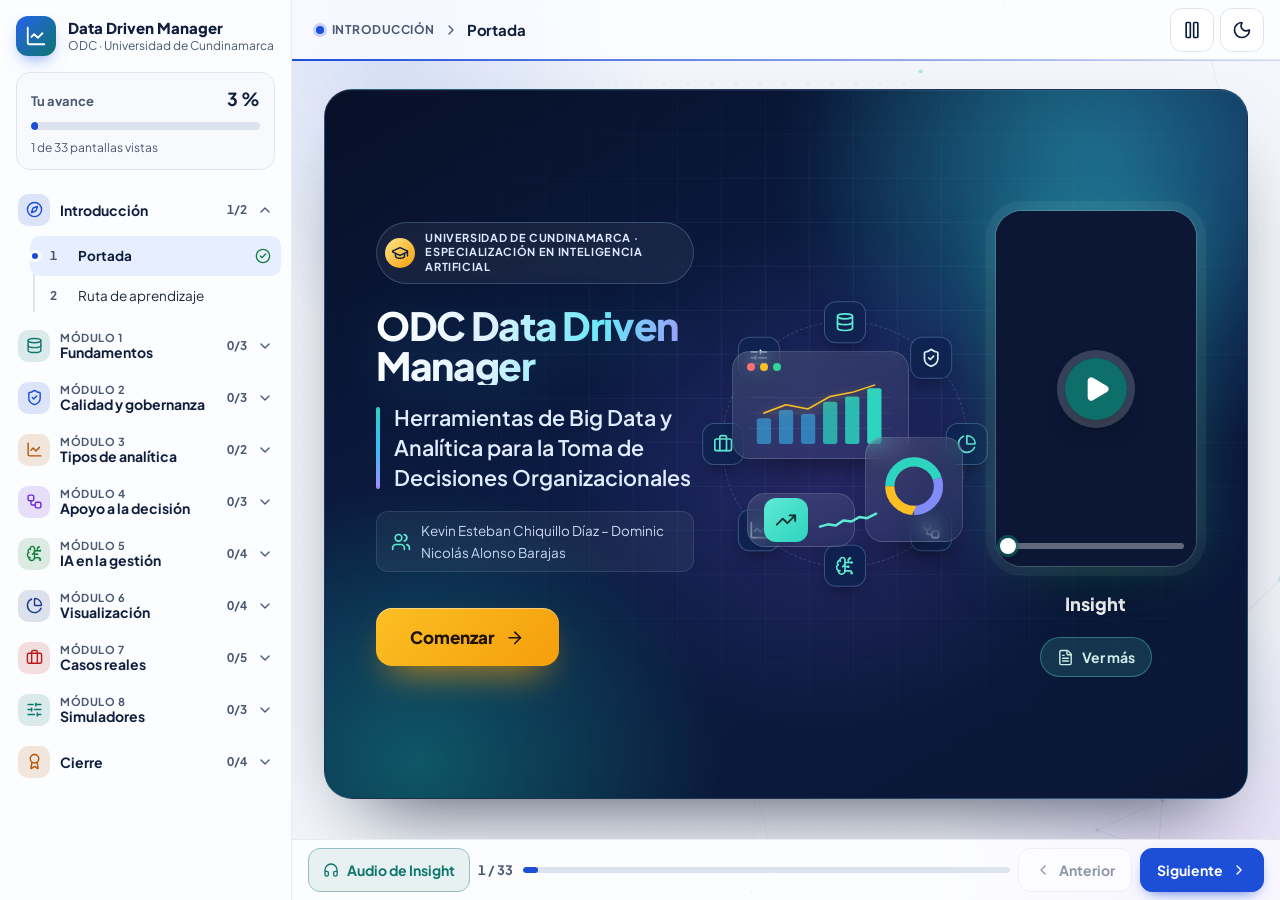
==== commit 028af25f: "Actividad 7: el paso final pasa a un caso nuevo calificado En lugar de la reflexión libre sobre la p" ====
--- a/scorm/index.html
+++ b/scorm/index.html
@@ -41,6 +41,8 @@
 <symbol id="i-sparkles" viewBox="0 0 24 24"><path d="M11.017 2.814a1 1 0 0 1 1.966 0l1.051 5.558a2 2 0 0 0 1.594 1.594l5.558 1.051a1 1 0 0 1 0 1.966l-5.558 1.051a2 2 0 0 0-1.594 1.594l-1.051 5.558a1 1 0 0 1-1.966 0l-1.051-5.558a2 2 0 0 0-1.594-1.594l-5.558-1.051a1 1 0 0 1 0-1.966l5.558-1.051a2 2 0 0 0 1.594-1.594z" /><path d="M20 2v4" /><path d="M22 4h-4" /><circle cx="4" cy="20" r="2" /></symbol>
 <symbol id="i-compass" viewBox="0 0 24 24"><circle cx="12" cy="12" r="10" /><path d="m16.24 7.76-1.804 5.411a2 2 0 0 1-1.265 1.265L7.76 16.24l1.804-5.411a2 2 0 0 1 1.265-1.265z" /></symbol>
 <symbol id="i-route" viewBox="0 0 24 24"><circle cx="6" cy="19" r="3" /><path d="M9 19h8.5a3.5 3.5 0 0 0 0-7h-11a3.5 3.5 0 0 1 0-7H15" /><circle cx="18" cy="5" r="3" /></symbol>
+<symbol id="i-bike" viewBox="0 0 24 24"><circle cx="18.5" cy="17.5" r="3.5" /><circle cx="5.5" cy="17.5" r="3.5" /><circle cx="15" cy="5" r="1" /><path d="M12 17.5V14l-3-3 4-3 2 3h2" /></symbol>
+<symbol id="i-pill" viewBox="0 0 24 24"><path d="m10.5 20.5 10-10a4.95 4.95 0 1 0-7-7l-10 10a4.95 4.95 0 1 0 7 7Z" /><path d="m8.5 8.5 7 7" /></symbol>
 <symbol id="i-rocket" viewBox="0 0 24 24"><path d="M12 15v5s3.03-.55 4-2c1.08-1.62 0-5 0-5" /><path d="M4.5 16.5c-1.5 1.26-2 5-2 5s3.74-.5 5-2c.71-.84.7-2.13-.09-2.91a2.18 2.18 0 0 0-2.91-.09" /><path d="M9 12a22 22 0 0 1 2-3.95A12.88 12.88 0 0 1 22 2c0 2.72-.78 7.5-6 11a22.4 22.4 0 0 1-4 2z" /><path d="M9 12H4s.55-3.03 2-4c1.62-1.08 5 .05 5 .05" /></symbol>
 <symbol id="i-flag" viewBox="0 0 24 24"><path d="M4 22V4a1 1 0 0 1 .4-.8A6 6 0 0 1 8 2c3 0 5 2 7.333 2q2 0 3.067-.8A1 1 0 0 1 20 4v10a1 1 0 0 1-.4.8A6 6 0 0 1 16 16c-3 0-5-2-8-2a6 6 0 0 0-4 1.528" /></symbol>
 <symbol id="i-database" viewBox="0 0 24 24"><ellipse cx="12" cy="5" rx="9" ry="3" /><path d="M3 5V19A9 3 0 0 0 21 19V5" /><path d="M3 12A9 3 0 0 0 21 12" /></symbol>
@@ -878,7 +880,7 @@
       <p class="lead"><b>Instrucciones:</b> analiza un caso como gerente. Elige uno de los tres casos y arma su ficha campo por campo: en cada uno elige la opción que mejor lo describe (tienes 2 intentos). Al final, lleva el caso a tu organización en pocas líneas.</p>
       <div class="quiz case-lab" data-act="a7"></div>
       <details class="support" data-support hidden>
-        <summary><svg class="i" aria-hidden="true"><use href="#i-briefcase"/></svg>Otros casos para inspirarte</summary>
+        <summary><svg class="i" aria-hidden="true"><use href="#i-briefcase"/></svg>Otros casos de referencia</summary>
         <ul>
           <li><b>Ámsterdam:</b> analítica prescriptiva para ubicar puntos de carga eléctrica. Una distribución más estratégica podría subir la utilización de la red de 17 % a 20 % sin más inversión (Brandt et al., 2021).</li>
           <li><b>Manufactura:</b> un modelo clasificó las interrupciones de producción con 78 % de precisión y se redujo su duración (Oberdorf et al., 2021).</li>
@@ -1021,7 +1023,8 @@
           <dt>Diseño y desarrollo</dt><dd>Kevin Esteban Chiquillo Díaz</dd>
           <dt>Guía virtual</dt><dd>Insight</dd>
           <dt>Imágenes</dt><dd>Avatar de Insight generado con inteligencia artificial en Pippit, de CapCut (https://www.pippit.ai/avatar-and-voice). Su uso está sujeto a los términos de servicio de Pippit. Íconos: Lucide (licencia ISC).</dd>
-          <dt>Sonidos y voces</dt><dd>Guion de Insight leído con la voz sintética del navegador (Web Speech API).</dd>
+          <dt>Videos</dt><dd>Videos de Insight (32) generados con inteligencia artificial en Pippit, de CapCut (https://www.pippit.ai/). Su uso está sujeto a los términos de servicio de Pippit.</dd>
+          <dt>Sonidos y voces</dt><dd>Voz de Insight generada en Pippit junto con los videos. Si una pantalla no tiene video, el guion se lee con la voz sintética del navegador (Web Speech API).</dd>
           <dt>Institución</dt><dd>Universidad de Cundinamarca · Oficina de Educación Virtual y a Distancia</dd>
           <dt>Fecha de creación</dt><dd>12/10/2026</dd>
           <dt>Nivel educativo</dt><dd>Básico – Intermedio</dd>
@@ -1034,7 +1037,8 @@
             <p>Bandla, S. (2024). Integrating AI based natural language processing for automated data interpretation in management information systems.</p>
             <p>Brandt, T., Wagner, S., y Neumann, D. (2021). Prescriptive analytics for public value creation: The case of electric vehicle charging infrastructure. <i>European Journal of Operational Research, 291</i>(1), 379–393. https://doi.org/10.1016/j.ejor.2020.09.034</p>
             <p>Cao, G., y Duan, Y. (2024). Exploring the impact of business analytics on strategic decision-making in uncertain environments. <i>Journal of Management Analytics, 11</i>(4), 577–600. https://doi.org/10.1080/23270012.2024.2420365</p>
-            <p>CapCut. (2026). <i>Pippit: AI avatar and voice</i> [Herramienta de inteligencia artificial generativa]. https://www.pippit.ai/avatar-and-voice</p>
+            <p>CapCut. (2026a). <i>Pippit</i> [Herramienta de inteligencia artificial generativa]. https://www.pippit.ai/</p>
+            <p>CapCut. (2026b). <i>Pippit: AI avatar and voice</i> [Herramienta de inteligencia artificial generativa]. https://www.pippit.ai/avatar-and-voice</p>
             <p>Congreso de Colombia. (2012). Ley 1581 de 2012, por la cual se dictan disposiciones generales para la protección de datos personales.</p>
             <p>DAMA International. (2017). <i>DAMA-DMBOK: Data management body of knowledge</i> (2.ª ed.). Technics Publications.</p>
             <p>Davenport, T. H., y Harris, J. G. (2007). <i>Competing on analytics: The new science of winning</i>. Harvard Business School Press.</p>
--- a/scorm/css/styles.css
+++ b/scorm/css/styles.css
@@ -1790,22 +1790,24 @@
   color: var(--c-fg);
   background: color-mix(in srgb, var(--c) 14%, transparent);
 }
-.lab-reflect {
-  display: flex;
-  flex-direction: column;
-  gap: 8px;
-  padding: 16px 18px;
+/* Caso nuevo (paso final): el escenario del negocio va arriba de la pregunta */
+.lab-scenario {
+  display: grid;
+  grid-template-columns: auto minmax(0, 1fr);
+  align-items: start;
+  gap: 12px;
+  padding: 14px 16px;
   border-radius: var(--radius-lg);
-  border: 1px solid var(--card-border);
-  background: var(--card-bg);
-  box-shadow: var(--shadow-sm);
-}
-.lab-reflect textarea { min-height: 110px; }
-.lab-count { margin: 0; font-size: 13px; color: var(--text-muted); text-align: right; }
-.lab-count.ok { color: var(--ok-ink); }
-.lab-rubric p { margin: 4px 0 6px; font-size: 14px; color: var(--heading-color); }
-.lab-rubric label { display: flex; align-items: center; gap: 8px; padding: 3px 0; font-size: 14.5px; cursor: pointer; }
-.lab-rubric input { width: 17px; height: 17px; accent-color: var(--teal); }
+  border: 1px solid color-mix(in srgb, var(--c, var(--teal)) 35%, var(--card-border));
+  border-left: 4px solid var(--c, var(--teal));
+  background: color-mix(in srgb, var(--c, var(--teal)) 7%, var(--card-bg));
+}
+.lab-scenario .field-ico { margin: 0; }
+.lab-scenario b { color: var(--heading-color); font-size: 15px; }
+.lab-scenario p { margin: 3px 0 0; font-size: 15px; line-height: 1.5; color: var(--text-color); }
+.case-lab .quiz-main > .label { margin: 6px 0 0; }
+/* Separación entre los puntos de la ficha y los del caso nuevo */
+.qdots i.gap { margin-left: 8px; }
 .lab-summary { display: grid; gap: 8px; }
 .lab-row {
   display: grid;
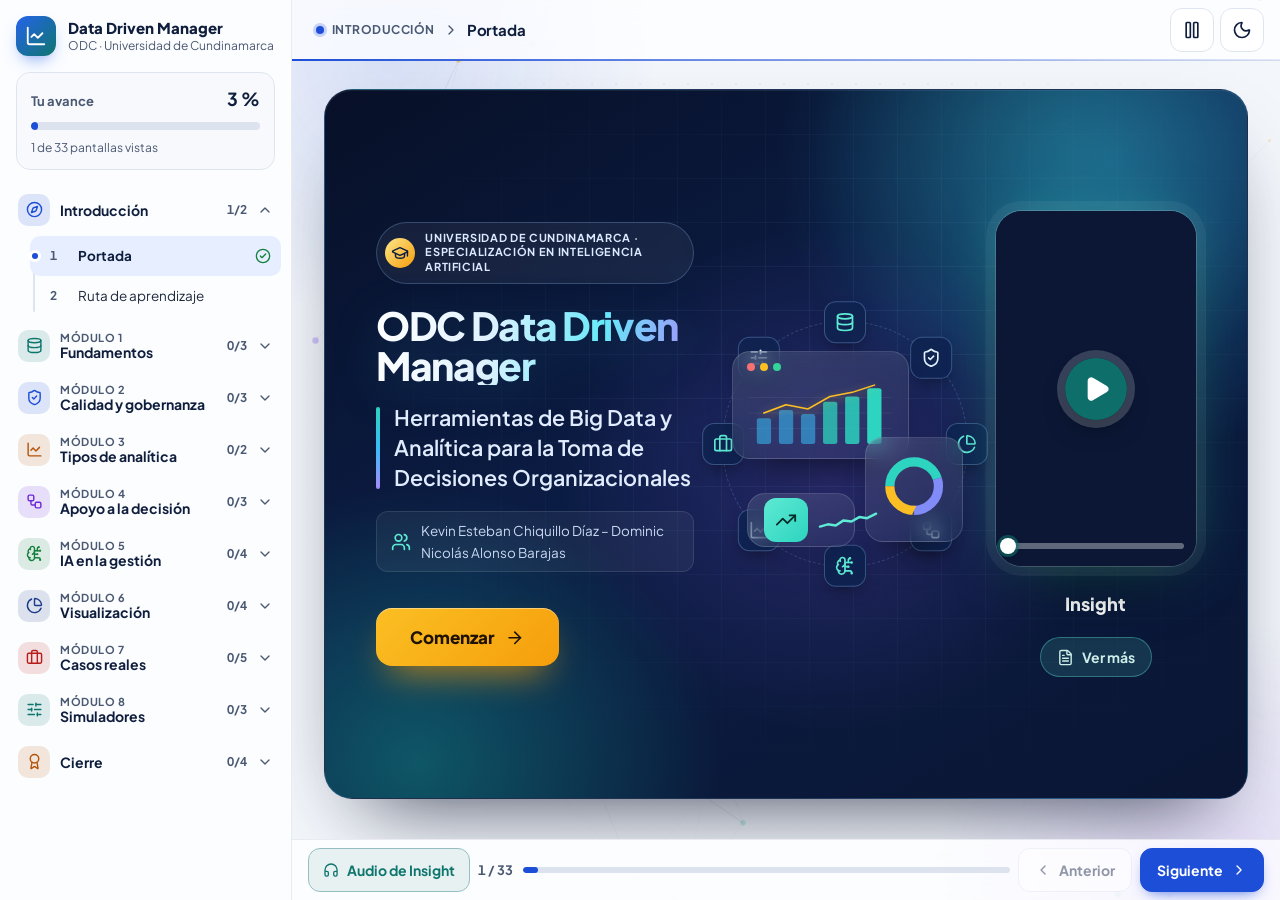
==== commit 7413eafa: "Videos nuevos (act7, modulo6-1, modulo7-4) y texto de la Actividad 7 según el storyboard - Reemplaza" ====
--- a/scorm/index.html
+++ b/scorm/index.html
@@ -877,9 +877,15 @@
     </section>
 
     <section class="screen" data-video="act7" data-title="Actividad 7 · Ficha de análisis de caso" data-pill="MÓDULO 7 · CASOS REALES" data-color="red" data-mod="Módulo 7 · Casos reales">
-      <p class="lead"><b>Instrucciones:</b> analiza un caso como gerente. Elige uno de los tres casos y arma su ficha campo por campo: en cada uno elige la opción que mejor lo describe (tienes 2 intentos). Al final, lleva el caso a tu organización en pocas líneas.</p>
+      <p class="lead"><b>Instrucciones:</b> elige uno de los tres casos y arma su ficha campo por campo; en cada campo elige la opción que mejor lo describe (2 intentos). Al final, aplica lo aprendido a un negocio parecido.</p>
+      <ol class="lab-steps">
+        <li><span class="num">1</span><div><b>Elige el caso:</b> Netflix, UPS o Walmart.</div></li>
+        <li><span class="num">2</span><div><b>Ficha (80 puntos):</b> problema · datos usados · tipo de analítica · decisión · resultado y evidencia · riesgos y ética. Una o varias respuestas, cada campo explica el porqué.</div></li>
+        <li><span class="num">3</span><div><b>Caso nuevo (20 puntos):</b> un negocio con un problema parecido (librería en línea, empresa de domicilios o cadena de droguerías). Responde qué datos usarías y qué tipo de analítica y decisión aplicarías, 2 intentos por pregunta.</div></li>
+        <li><span class="num">4</span><div><b>Resumen:</b> tu ficha frente a la ficha experta. Hasta 3 casos, se guarda el mejor puntaje.</div></li>
+      </ol>
       <div class="quiz case-lab" data-act="a7"></div>
-      <details class="support" data-support hidden>
+      <details class="support" data-support>
         <summary><svg class="i" aria-hidden="true"><use href="#i-briefcase"/></svg>Otros casos de referencia</summary>
         <ul>
           <li><b>Ámsterdam:</b> analítica prescriptiva para ubicar puntos de carga eléctrica. Una distribución más estratégica podría subir la utilización de la red de 17 % a 20 % sin más inversión (Brandt et al., 2021).</li>
@@ -889,7 +895,7 @@
       </details>
       <div class="audio" hidden>
         <p>Hora de analizar como gerente. Elige uno de los tres casos y arma su ficha: problema, datos, tipo de analítica, decisión, resultado y riesgos. En cada campo elige la opción que mejor lo describe; si te equivocas, tienes un segundo intento y te explicaré por qué.</p>
-        <p>Al final, lleva el caso a tu organización: cuéntame en pocas líneas qué problema se parece y qué datos usarías. Esa respuesta la revisará tu docente.</p>
+        <p>Al final te presentaré un negocio nuevo con un problema parecido. Piensa qué datos usarías y qué decisión tomarías: así compruebas que puedes llevar lo aprendido a otra situación.</p>
       </div>
     </section>
 
--- a/scorm/css/styles.css
+++ b/scorm/css/styles.css
@@ -1764,6 +1764,44 @@
 details.support summary .i { color: var(--icon-color); }
 details.support ul { margin: 10px 0 0; padding-left: 20px; }
 details.support li { margin-bottom: 6px; }
+
+/* Actividad 7: los 4 pasos de la instrucción, en una franja (2 × 2 o 4 en fila según el ancho) */
+.lab-steps {
+  list-style: none;
+  display: grid;
+  grid-template-columns: minmax(0, 1fr);
+  gap: 10px;
+  margin: 0 0 16px;
+  padding: 0;
+}
+.lab-steps li {
+  display: grid;
+  grid-template-columns: auto minmax(0, 1fr);
+  align-items: start;
+  gap: 10px;
+  padding: 12px 14px;
+  border-radius: var(--radius);
+  border: 1px solid var(--card-border);
+  background: var(--card-bg);
+  box-shadow: var(--shadow-sm);
+  font-size: 14px;
+  line-height: 1.45;
+  color: var(--text-color);
+}
+.lab-steps .num {
+  display: grid;
+  place-items: center;
+  width: 28px;
+  height: 28px;
+  border-radius: 50%;
+  font-size: 14px;
+  font-weight: 800;
+  color: #fff;
+  background: var(--red);
+}
+.lab-steps b { color: var(--heading-color); }
+@container area (min-width: 640px) { .lab-steps { grid-template-columns: repeat(2, minmax(0, 1fr)); } }
+@container area (min-width: 1180px) { .lab-steps { grid-template-columns: repeat(4, minmax(0, 1fr)); } }
 
 /* ---------- Actividad 7: ficha de análisis de caso ---------- */
 .sr-only { position: absolute; width: 1px; height: 1px; overflow: hidden; clip: rect(0 0 0 0); white-space: nowrap; }
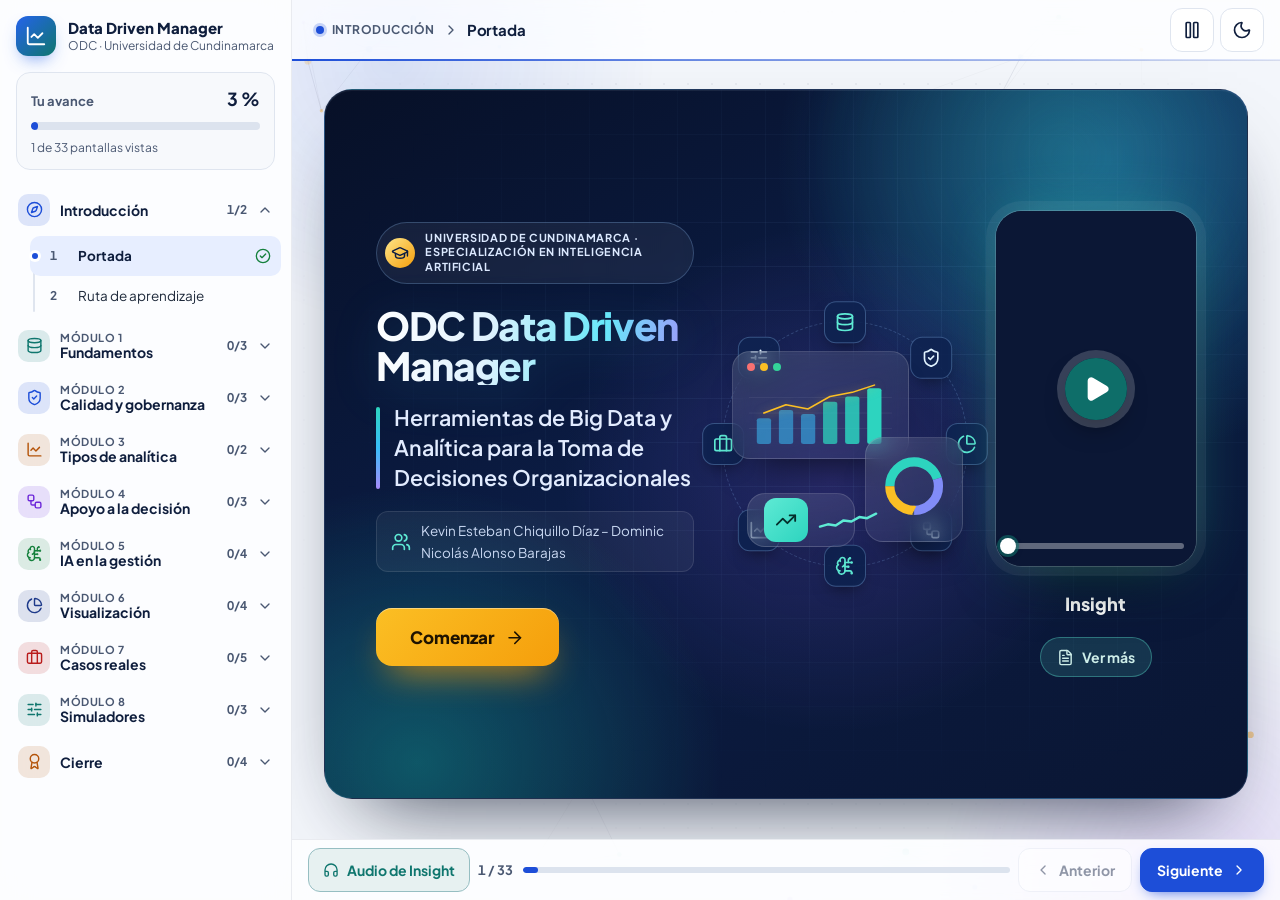
==== commit 5fff715c: "Actividad 7: «Otros casos de referencia» solo en la retroalimentación final Vuelve a ocultarse mient" ====
--- a/scorm/index.html
+++ b/scorm/index.html
@@ -885,7 +885,7 @@
         <li><span class="num">4</span><div><b>Resumen:</b> tu ficha frente a la ficha experta. Hasta 3 casos, se guarda el mejor puntaje.</div></li>
       </ol>
       <div class="quiz case-lab" data-act="a7"></div>
-      <details class="support" data-support>
+      <details class="support" data-support hidden>
         <summary><svg class="i" aria-hidden="true"><use href="#i-briefcase"/></svg>Otros casos de referencia</summary>
         <ul>
           <li><b>Ámsterdam:</b> analítica prescriptiva para ubicar puntos de carga eléctrica. Una distribución más estratégica podría subir la utilización de la red de 17 % a 20 % sin más inversión (Brandt et al., 2021).</li>
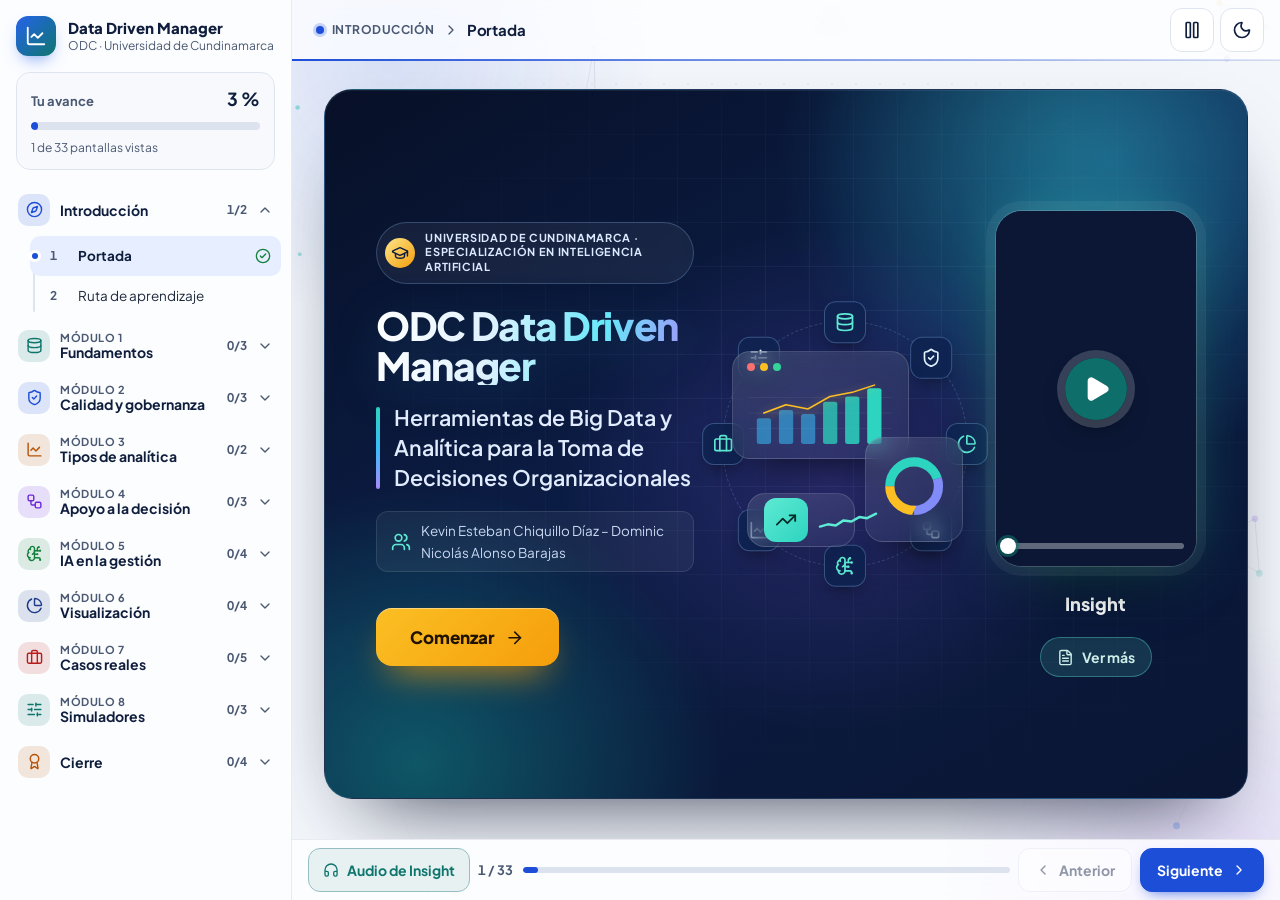
==== commit f0286c83: "Ajustes de Dominic a los guiones de Insight Integra los cambios que Dominic hizo sobre 802fa4e (entr" ====
--- a/scorm/index.html
+++ b/scorm/index.html
@@ -279,7 +279,7 @@
         <p>La analítica de negocios se basa en utilizar datos para tomar decisiones (Davenport &amp; Harris, 2007). Este proceso comienza con la recolección de información, que puede ser interna o externa.</p>
         <p>Luego, estos datos se limpian, organizan y clasifican para que la información muestre la situación del negocio.</p>
         <p>Al tener esta información, se realizan análisis para identificar patrones y comprender problemas (Sabherwal &amp; Fernandez, 2011; Simonovič et al., 2026).</p>
-        <p>Finalmente, este conocimiento sirve para elegir las mejores decisiones o acciones en la empresa.</p>
+        <p>Finalmente, este conocimiento sirve para tomar decisiones o las mejores acciones en la empresa.</p>
       </div>
     </section>
 
@@ -413,7 +413,7 @@
       </div>
       <div class="audio" hidden>
         <p>La analítica de negocios se clasifica en tres niveles: descriptiva, predictiva y prescriptiva. La analítica descriptiva se enfoca en responder las preguntas «¿qué sucedió?» y «¿qué está ocurriendo ahora?»: toma datos históricos, tableros de control y resúmenes estadísticos para ver el estado del negocio (Appan et al., 2024; Cao &amp; Duan, 2024; Hirvonen et al., 2025).</p>
-        <p>La analítica predictiva va hacia la pregunta «¿qué sucederá y por qué?»: usa técnicas de minería de datos, modelos de regresión y aprendizaje automático para ver tendencias, comportamientos de mercado, demandas futuras y riesgos (Appan et al., 2024; Hirvonen et al., 2025; JianGang &amp; Yusof Ali, 2025). La analítica prescriptiva es la etapa más importante, ya que responde «¿qué se debe hacer y cuál es la mejor opción?»: combina las predicciones de los modelos utilizados, simula y usa sistemas expertos para recomendar acciones o decisiones (Appan et al., 2024; Hirvonen et al., 2025; Yu et al., 2022). La combinación de los tres niveles permite que las organizaciones pasen de revisar lo que ocurrió en el pasado a anticiparse a posibles situaciones y tomar decisiones que mejoren su desempeño y sus procesos (Cao &amp; Duan, 2024; Hirvonen et al., 2025; JianGang &amp; Yusof Ali, 2025).</p>
+        <p>La analítica predictiva va hacia la pregunta «¿qué sucederá y por qué?»: usa técnicas de minería de datos, modelos de regresión y aprendizaje automático para ver tendencias, comportamientos de mercado, demandas futuras y riesgos (Appan et al., 2024; Hirvonen et al., 2025; JianGang &amp; Yusof Ali, 2025). La analítica prescriptiva es la etapa más importante, ya que responde «¿qué se debe hacer y cuál es la mejor opción?»: combina las predicciones de los modelos utilizados, simula y usa sistemas expertos para recomendar acciones o decisiones (Appan et al., 2024; Hirvonen et al., 2025; Yu et al., 2022). La combinación de las tres permite que las organizaciones pasen de revisar lo que ocurrió en el pasado a anticiparse a posibles situaciones y tomar decisiones que mejoren su desempeño y sus procesos (Cao &amp; Duan, 2024; Hirvonen et al., 2025; JianGang &amp; Yusof Ali, 2025).</p>
       </div>
     </section>
 
@@ -516,7 +516,7 @@
       </div>
       <div class="audio" hidden>
         <p>La toma de decisiones tiene cinco fases para que las empresas identifiquen problemas y elijan la mejor alternativa (Orjatsalo &amp; Orjatsalo, 2025; Seguer, 2022).</p>
-        <p>Inteligencia: identifica un problema mediante el análisis de datos (Seguer, 2022; Simonovič et al., 2026).</p>
+        <p>Inteligencia: la cual identifica un problema mediante el análisis de datos (Seguer, 2022; Simonovič et al., 2026).</p>
         <p>Diseño: aquí se ven diferentes soluciones y se analizan sus posibles resultados (Gökalp et al., 2022; Seguer, 2022).</p>
         <p>Elección: se comparan las soluciones y se selecciona la mejor (Orjatsalo &amp; Orjatsalo, 2025; Seguer, 2022).</p>
         <p>Implementación: consiste en poner en práctica la solución (Gökalp et al., 2022; Önden, 2026).</p>
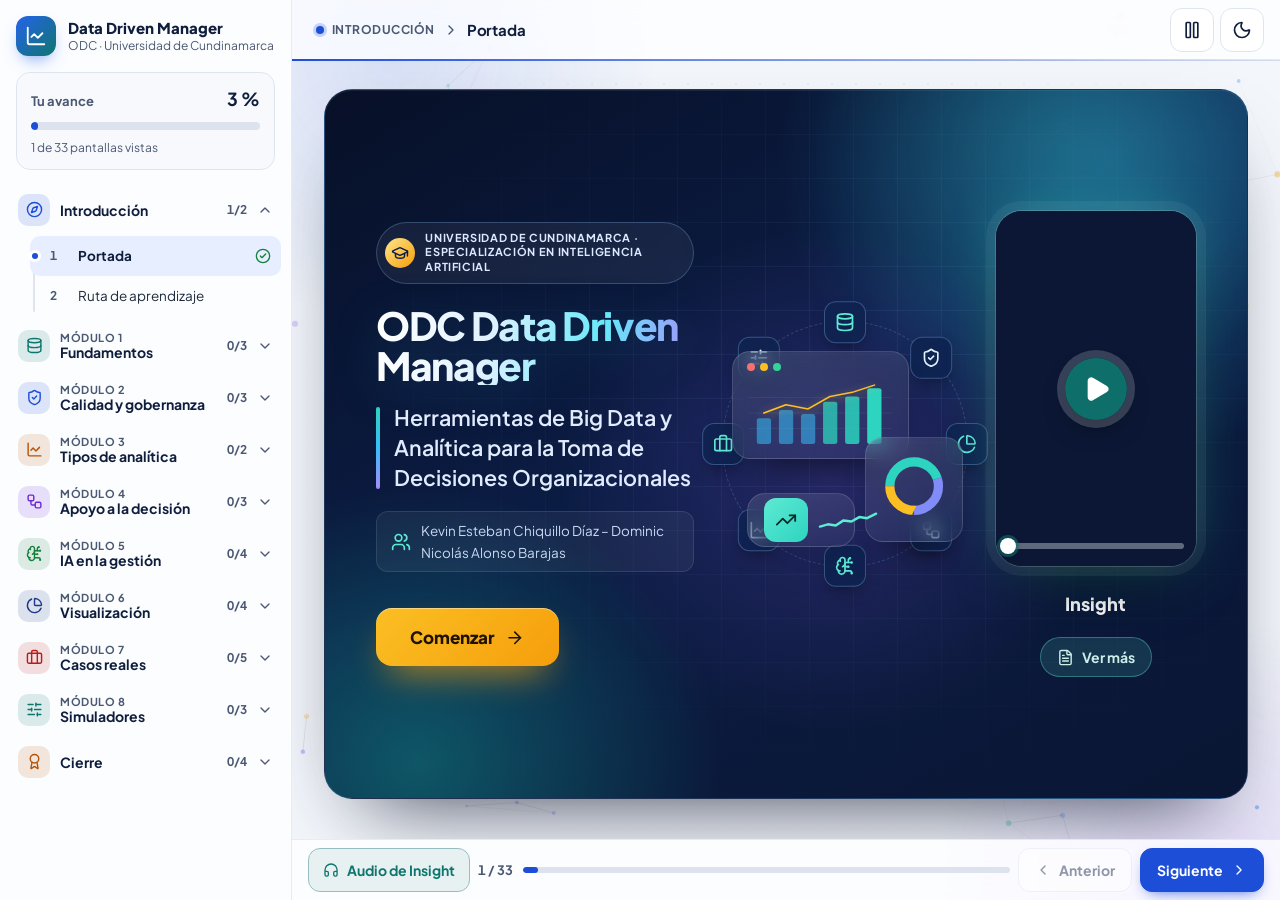
==== commit dbec9dd6: "Créditos: botón para descargar el paquete SCORM (solo en la versión web) Al inicio de la pantalla de" ====
--- a/scorm/index.html
+++ b/scorm/index.html
@@ -110,6 +110,7 @@
 <symbol id="i-save" viewBox="0 0 24 24"><path d="M15.2 3a2 2 0 0 1 1.4.6l3.8 3.8a2 2 0 0 1 .6 1.4V19a2 2 0 0 1-2 2H5a2 2 0 0 1-2-2V5a2 2 0 0 1 2-2z" /><path d="M17 21v-7a1 1 0 0 0-1-1H8a1 1 0 0 0-1 1v7" /><path d="M7 3v4a1 1 0 0 0 1 1h7" /></symbol>
 <symbol id="i-send" viewBox="0 0 24 24"><path d="M14.536 21.686a.5.5 0 0 0 .937-.024l6.5-19a.496.496 0 0 0-.635-.635l-19 6.5a.5.5 0 0 0-.024.937l7.93 3.18a2 2 0 0 1 1.112 1.11z" /><path d="m21.854 2.147-10.94 10.939" /></symbol>
 <symbol id="i-tag" viewBox="0 0 24 24"><path d="M12.586 2.586A2 2 0 0 0 11.172 2H4a2 2 0 0 0-2 2v7.172a2 2 0 0 0 .586 1.414l8.704 8.704a2.426 2.426 0 0 0 3.42 0l6.58-6.58a2.426 2.426 0 0 0 0-3.42z" /><circle cx="7.5" cy="7.5" r=".5" fill="currentColor" /></symbol>
+<symbol id="i-download" viewBox="0 0 24 24"><path d="M12 15V3" /><path d="M21 15v4a2 2 0 0 1-2 2H5a2 2 0 0 1-2-2v-4" /><path d="m7 10 5 5 5-5" /></symbol>
 <symbol id="i-package" viewBox="0 0 24 24"><path d="M11 21.73a2 2 0 0 0 2 0l7-4A2 2 0 0 0 21 16V8a2 2 0 0 0-1-1.73l-7-4a2 2 0 0 0-2 0l-7 4A2 2 0 0 0 3 8v8a2 2 0 0 0 1 1.73z" /><path d="M12 22V12" /><polyline points="3.29 7 12 12 20.71 7" /><path d="m7.5 4.27 9 5.15" /></symbol>
 <symbol id="i-wallet" viewBox="0 0 24 24"><path d="M19 7V4a1 1 0 0 0-1-1H5a2 2 0 0 0 0 4h15a1 1 0 0 1 1 1v4h-3a2 2 0 0 0 0 4h3a1 1 0 0 0 1-1v-2a1 1 0 0 0-1-1" /><path d="M3 5v14a2 2 0 0 0 2 2h15a1 1 0 0 0 1-1v-4" /></symbol>
 <symbol id="i-trophy" viewBox="0 0 24 24"><path d="M10 14.66V17a1 1 0 0 1-1 1 2 2 0 0 0-2 2v2" /><path d="M14 14.66V17a1 1 0 0 0 1 1 2 2 0 0 1 2 2v2" /><path d="M17.916 10H19.5A2.5 2.5 0 0 0 22 7.5V5a1 1 0 0 0-1-1h-3" /><path d="M4 22h16" /><path d="M6 9a6 6 0 0 0 12 0V3a1 1 0 0 0-1-1H7a1 1 0 0 0-1 1z" /><path d="M6.084 10H4.5A2.5 2.5 0 0 1 2 7.5V5a1 1 0 0 1 1-1h3" /></symbol>
@@ -1020,6 +1021,14 @@
     </section>
 
     <section class="screen" data-title="Créditos y referencias" data-pill="CIERRE" data-mod="Cierre">
+      <div class="get-scorm" data-get-scorm hidden>
+        <span class="get-scorm-ico"><svg class="i" aria-hidden="true"><use href="#i-package"/></svg></span>
+        <div>
+          <h3>Descarga el curso</h3>
+          <p>Obtén el paquete SCORM</p>
+        </div>
+        <a class="btn" href="https://github.com/Kevinn-19/DataDriven-ODC/releases/latest/download/ODC_DataDrivenManager_SCORM12.zip" rel="noopener"><svg class="i" aria-hidden="true"><use href="#i-download"/></svg>Descargar paquete SCORM</a>
+      </div>
       <div class="grid credits-grid" data-credits>
         <dl class="plan meta">
           <h3><svg class="i" aria-hidden="true"><use href="#i-info"/></svg>Créditos</h3>
--- a/scorm/css/styles.css
+++ b/scorm/css/styles.css
@@ -1991,6 +1991,30 @@
 .badge-pass.ok { background: var(--ok-bg); color: var(--ok-ink); }
 .badge-pass.no { background: var(--warn-bg); color: var(--warn-ink); }
 .credits-grid, .close-grid { align-items: start; }
+.credits-grid > .plan { margin: 0; } /* la lista de créditos (<dl>) trae margen propio y quedaba más abajo */
+
+/* Créditos: descarga del paquete SCORM (solo en la versión web) */
+.get-scorm {
+  display: grid;
+  grid-template-columns: auto minmax(0, 1fr);
+  align-items: center;
+  gap: 12px 16px;
+  margin-bottom: clamp(12px, 1.1vw, 22px); /* mismo espacio que entre las tarjetas de abajo */
+  padding: 16px 18px;
+  border-radius: var(--radius);
+  border: 1px solid var(--card-border);
+  background: var(--card-bg);
+  box-shadow: var(--shadow-sm);
+}
+.get-scorm-ico { display: grid; place-items: center; width: 48px; height: 48px; border-radius: 14px; color: #fff; background: var(--primary); }
+.get-scorm-ico .i { width: 26px; height: 26px; }
+.get-scorm h3 { margin: 0 0 4px; font-size: 17px; }
+.get-scorm p { margin: 0; font-size: 14.5px; color: var(--text-muted); }
+.get-scorm .btn { grid-column: 1 / -1; justify-self: start; text-decoration: none; }
+@media (min-width: 760px) {
+  .get-scorm { grid-template-columns: auto minmax(0, 1fr) auto; }
+  .get-scorm .btn { grid-column: auto; }
+}
 .refs { font-size: 13.5px; }
 .refs p { margin: 0 0 10px; padding-left: 1.5em; text-indent: -1.5em; break-inside: avoid; overflow-wrap: anywhere; }
 .meta dt { font-weight: 800; color: var(--heading-color); font-size: 13.5px; }
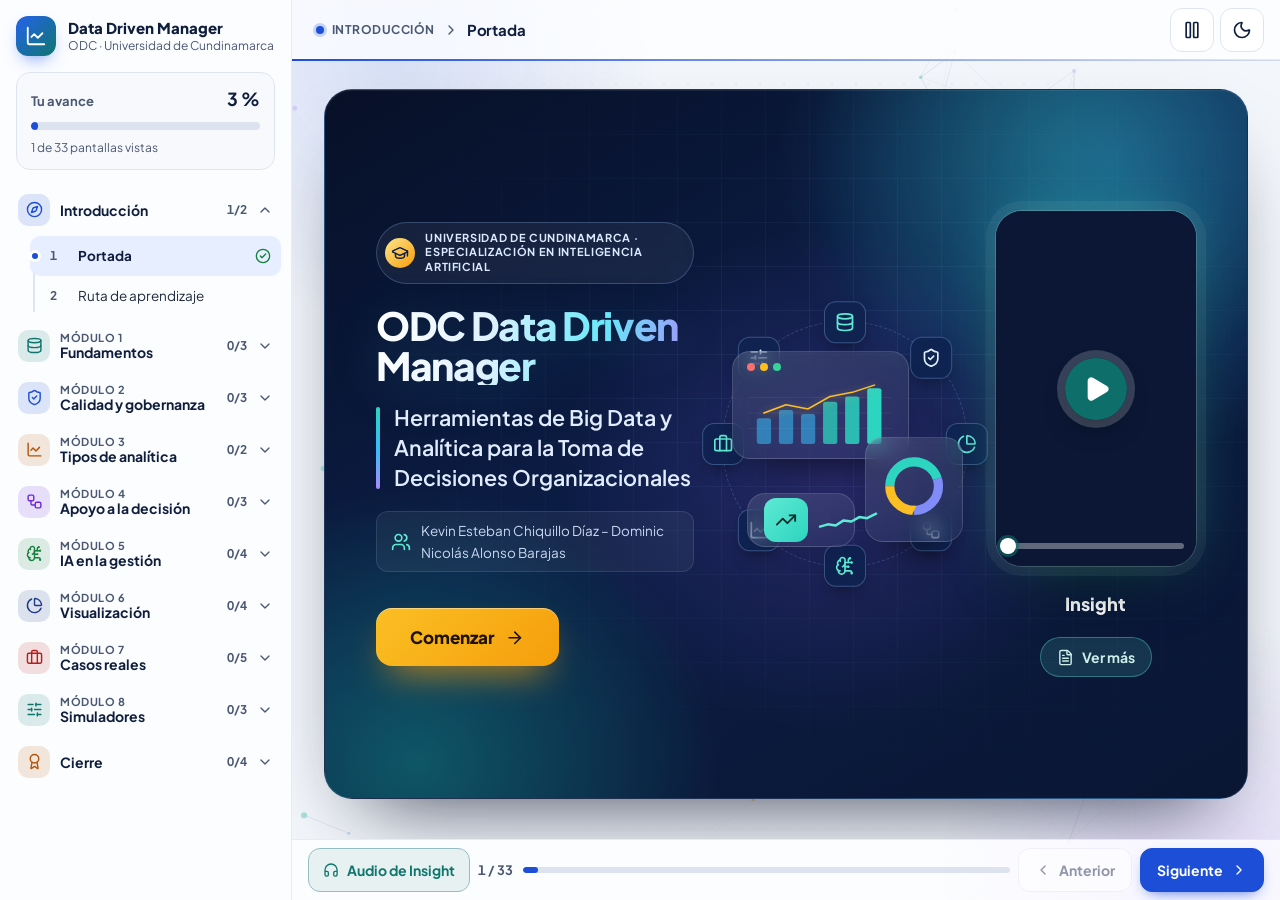
==== commit 1e478558: "Créditos: el botón de descarga del paquete SCORM se muestra siempre Antes se ocultaba dentro de Mood" ====
--- a/scorm/index.html
+++ b/scorm/index.html
@@ -1021,7 +1021,7 @@
     </section>
 
     <section class="screen" data-title="Créditos y referencias" data-pill="CIERRE" data-mod="Cierre">
-      <div class="get-scorm" data-get-scorm hidden>
+      <div class="get-scorm" data-get-scorm>
         <span class="get-scorm-ico"><svg class="i" aria-hidden="true"><use href="#i-package"/></svg></span>
         <div>
           <h3>Descarga el curso</h3>
--- a/scorm/css/styles.css
+++ b/scorm/css/styles.css
@@ -1993,7 +1993,7 @@
 .credits-grid, .close-grid { align-items: start; }
 .credits-grid > .plan { margin: 0; } /* la lista de créditos (<dl>) trae margen propio y quedaba más abajo */
 
-/* Créditos: descarga del paquete SCORM (solo en la versión web) */
+/* Créditos: descarga del paquete SCORM */
 .get-scorm {
   display: grid;
   grid-template-columns: auto minmax(0, 1fr);
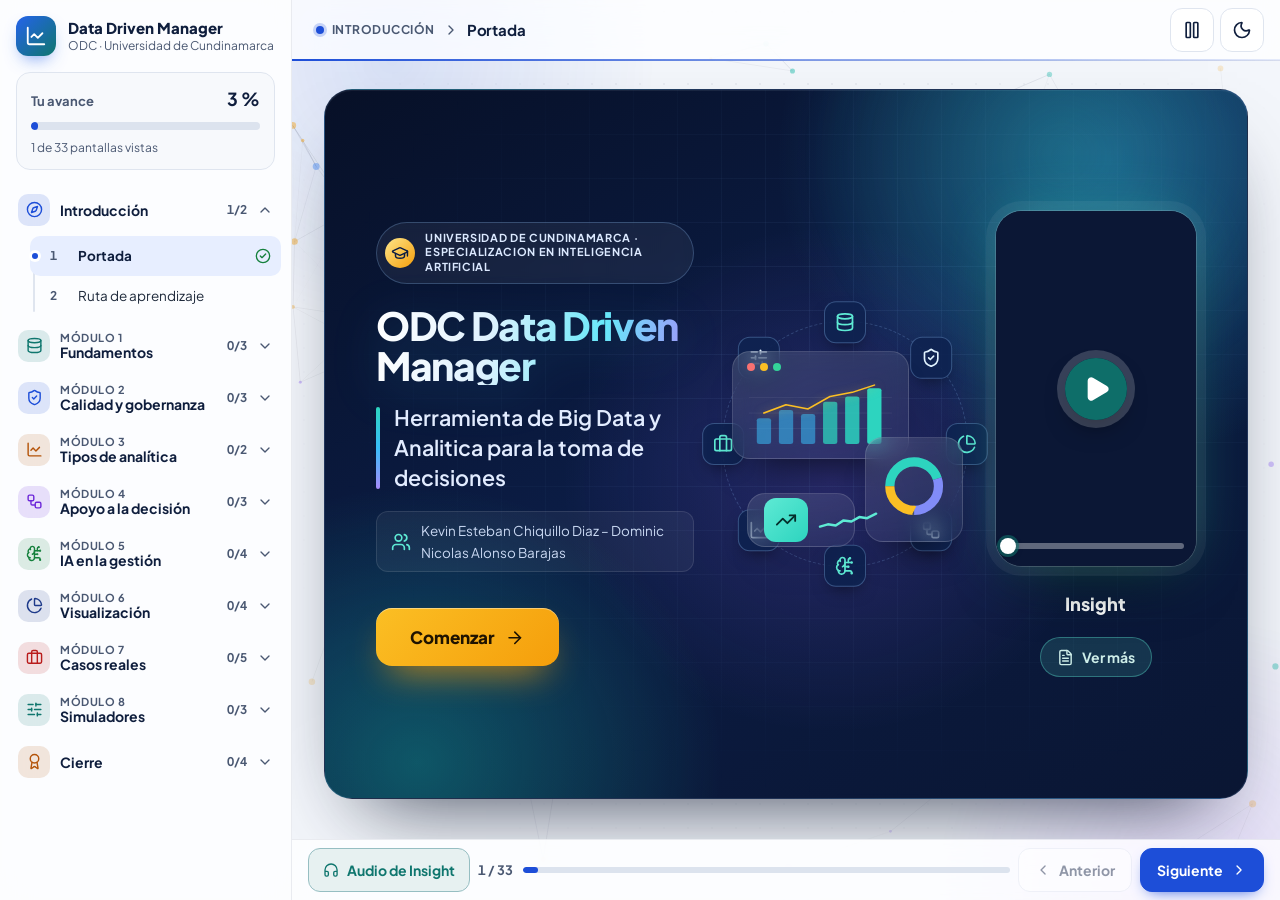
==== commit 0129a617: "Textos del curso iguales al HTML de referencia Se copian literalmente los textos (portada, ruta, mód" ====
--- a/scorm/index.html
+++ b/scorm/index.html
@@ -189,10 +189,10 @@
     <section class="screen" data-video="modulo0-1" data-title="Portada" data-pill="INTRODUCCIÓN" data-mod="Introducción" data-cover>
       <div class="cover">
         <div>
-          <p class="kicker">UNIVERSIDAD DE CUNDINAMARCA · ESPECIALIZACIÓN EN INTELIGENCIA ARTIFICIAL</p>
+          <p class="kicker">UNIVERSIDAD DE CUNDINAMARCA · ESPECIALIZACION EN INTELIGENCIA ARTIFICIAL</p>
           <h2>ODC Data Driven Manager</h2>
-          <p>Herramientas de Big Data y Analítica para la Toma de Decisiones Organizacionales</p>
-          <p>Kevin Esteban Chiquillo Díaz – Dominic Nicolás Alonso Barajas</p>
+          <p>Herramienta de Big Data y Analitica para la toma de decisiones</p>
+          <p>Kevin Esteban Chiquillo Diaz – Dominic Nicolas Alonso Barajas</p>
           <button class="start" data-next>Comenzar<svg class="i" aria-hidden="true"><use href="#i-arrow-right"/></svg></button>
         </div>
         <div class="dots" aria-hidden="true">
@@ -208,7 +208,7 @@
       </div>
       <div class="audio" hidden>
         <p>Buen día, espero te encuentres muy bien. Soy Insight, tu acompañante digital. Bienvenido al campus de Data Driven Manager.</p>
-        <p>Aquí aprenderemos a convertir los datos y la información en decisiones importantes. Te acompañaré desde entender qué es Big Data hasta ver cómo las decisiones de gerencia transforman a los negocios.</p>
+        <p>Aquí aprenderemos a convertir los datos e información en decisiones importantes, te acompañare en entender qué es Big Data hasta ver como las decisiones de gerencia transforman a los negocios</p>
         <p>Avanza con las flechas, y recuerda que cada módulo termina con un reto.</p>
       </div>
     </section>
@@ -218,10 +218,10 @@
         <div>
       <p class="label">Ocho módulos de aprendizaje:</p>
       <div class="grid g4 route">
-        <button class="card c-teal" data-goto="m1"><span class="ico"><svg class="i" aria-hidden="true"><use href="#i-database"/></svg></span><span class="num">1</span><h3>Fundamentos de Big Data y Business Analytics</h3><p class="ex">Qué es Big Data, las 5 V, qué es Business Analytics</p></button>
+        <button class="card c-teal" data-goto="m1"><span class="ico"><svg class="i" aria-hidden="true"><use href="#i-database"/></svg></span><span class="num">1</span><h3>Fundamentos de Big Data y Business Analytic</h3><p class="ex">Qué es Big data, las 5v, que es Business Analytic</p></button>
         <button class="card c-blue" data-goto="m2"><span class="ico"><svg class="i" aria-hidden="true"><use href="#i-shield-check"/></svg></span><span class="num">2</span><h3>Calidad y gobernanza</h3><p class="ex">Características de calidad de la información</p></button>
-        <button class="card c-orange" data-goto="m3"><span class="ico"><svg class="i" aria-hidden="true"><use href="#i-chart-line"/></svg></span><span class="num">3</span><h3>Tipos de analítica</h3><p class="ex">Descriptiva, predictiva, prescriptiva</p></button>
-        <button class="card c-purple" data-goto="m4"><span class="ico"><svg class="i" aria-hidden="true"><use href="#i-workflow"/></svg></span><span class="num">4</span><h3>Sistemas de apoyo</h3><p class="ex">SAD y proceso decisorio</p></button>
+        <button class="card c-orange" data-goto="m3"><span class="ico"><svg class="i" aria-hidden="true"><use href="#i-chart-line"/></svg></span><span class="num">3</span><h3>Tipos de analítica</h3><p class="ex">Descriptiva, Predictiva, preescriptiva</p></button>
+        <button class="card c-purple" data-goto="m4"><span class="ico"><svg class="i" aria-hidden="true"><use href="#i-workflow"/></svg></span><span class="num">4</span><h3>Sistemas de apoyo</h3><p class="ex">SAD y proceso decisioro</p></button>
         <button class="card c-green" data-goto="m5"><span class="ico"><svg class="i" aria-hidden="true"><use href="#i-brain-circuit"/></svg></span><span class="num">5</span><h3>IA aplicada a la gestión</h3><p class="ex">Casos de uso y ética</p></button>
         <button class="card c-navy" data-goto="m6"><span class="ico"><svg class="i" aria-hidden="true"><use href="#i-chart-pie"/></svg></span><span class="num">6</span><h3>Visualización</h3><p class="ex">Elegir, leer y no ser engañado</p></button>
         <button class="card c-red" data-goto="m7"><span class="ico"><svg class="i" aria-hidden="true"><use href="#i-briefcase"/></svg></span><span class="num">7</span><h3>Casos reales</h3><p class="ex">Netflix · UPS · Walmart</p></button>
@@ -231,9 +231,9 @@
         <div class="avatar"><button data-insight aria-label="Escuchar a Insight"><img src="assets/insight.webp" alt=""></button><span>Insight</span><small>Toca para escuchar</small></div>
       </div>
       <div class="audio" hidden>
-        <p>Este es el mapa de tu ruta de aprendizaje, compuesto por ocho módulos. La idea es empezar desde lo más básico y avanzar poco a poco hasta los últimos módulos. Siempre podrás volver a cualquiera de los módulos para repasar los temas que necesites.</p>
-        <p>En cada módulo encontrarás contenido sobre el tema con un audio o video de Insight, además de una actividad con su retroalimentación.</p>
-        <p>Como resultado de aprendizaje, esperamos que al finalizar puedas analizar información, elegir herramientas de Big Data y analítica de datos, evaluar la calidad de los datos, interpretar visualizaciones y reconocer los beneficios y riesgos de la inteligencia artificial.</p>
+        <p>Este es el mapa de tu ruta de aprendizaje, compuesto por ocho módulos. La idea es empezar desde lo más básico y avanzar poco a poco hasta los últimos módulos . Siempre podrás volver a cualquiera de los módulos para repasar los temas que necesites.</p>
+        <p>En cada modulo encontraras contenido sobre el tema con un audio o video de Insight, además de una actividad con su retroalimentación.</p>
+        <p>Como resultado de aprendizaje, esperamos que al finalizar , podrás analizar información, además aprenderás a elegir herramientas de Big Data y analítica de datos , evaluar la calidad de los datos, interpretar visualizaciones y reconocer los beneficios y riesgos de la inteligencia artificial.</p>
       </div>
     </section>
 
@@ -241,7 +241,7 @@
     <section class="screen" id="m1" data-video="modulo1-1" data-title="Big Data" data-pill="MÓDULO 1 · FUNDAMENTOS" data-color="teal" data-mod="Módulo 1 · Fundamentos">
       <div class="with-avatar">
         <div>
-          <p class="lead">Big Data son conjuntos de datos tan grandes o variados que no pueden gestionarse con herramientas tradicionales (Fakhfakh &amp; Mezghani, 2025; Yu et al., 2022).</p>
+          <p class="lead">Big Data son conjuntos de datos tan grandes o variados que no pueden gestionarse con herramientas tradicionales Según Fakhfakh &amp; Mezghani en 2025 y Yu et al en 2022</p>
           <div class="vmap">
             <div class="card c-teal" style="grid-area:vol"><span class="ico"><svg class="i" aria-hidden="true"><use href="#i-hard-drive"/></svg></span><h3>Volumen</h3><p class="ex">La cantidad de datos que se generan y almacenan.</p></div>
             <div class="card c-blue" style="grid-area:vel"><span class="ico"><svg class="i" aria-hidden="true"><use href="#i-zap"/></svg></span><h3>Velocidad</h3><p class="ex">Procesamiento en tiempo real de la información</p></div>
@@ -254,33 +254,33 @@
         <div class="avatar"><button data-insight aria-label="Escuchar a Insight"><img src="assets/insight.webp" alt=""></button><span>Insight</span><small>Toca para escuchar</small></div>
       </div>
       <div class="audio" hidden>
-        <p>Big Data no es solo mucha información: surge de la combinación de las 5 V (Fakhfakh &amp; Mezghani, 2025; Yu et al., 2022).</p>
+        <p>Big Data no solo es mucha información. Este sale a través de la combinación de las 5 v(Fakhfakh &amp; Mezghani, 2025; Yu et al., 2022</p>
         <p>El volumen se refiere a la gran cantidad de datos que se generan y que pueden superar la capacidad de las bases de datos tradicionales.</p>
-        <p>La variedad hace referencia a los diferentes tipos de datos y formatos, como textos, imágenes, audios, videos y datos organizados en tablas.</p>
-        <p>La velocidad corresponde a la rapidez con la que se generan, reciben y procesan los datos.</p>
-        <p>La veracidad se relaciona con la calidad, exactitud y confiabilidad de los datos, aspectos necesarios para obtener resultados útiles.</p>
-        <p>Por último, el valor consiste en aprovechar esa información para obtener conocimientos que ayuden a tomar mejores decisiones y generar beneficios para las organizaciones.</p>
+        <p>La variedad hace referencia a los diferentes tipos de datos y formatos, como textos, imágenes, audios, videos y datos organizados en tablas</p>
+        <p>La velocidad corresponde a la rapidez con la que se generan, reciben y procesan los datos</p>
+        <p>La veracidad se relaciona con la calidad, exactitud y confiabilidad de los datos, aspectos necesarios para obtener resultados útiles</p>
+        <p>Por último, el valor consiste en aprovechar esa información para obtener conocimientos que ayuden a tomar mejores decisiones y generar beneficios para las organizaciones</p>
       </div>
     </section>
 
     <section class="screen" data-video="modulo1-2" data-title="Business Analytics" data-pill="MÓDULO 1 · FUNDAMENTOS" data-color="teal" data-mod="Módulo 1 · Fundamentos">
       <div class="with-avatar">
         <div>
-          <p class="lead">Business Analytics o la analítica de negocios consiste en utilizar datos, estadísticas y modelos analíticos para tomar decisiones más fundamentadas dentro de una organización (Davenport &amp; Harris, 2007).<br>Un dato no decide nada, pero al darle contexto se vuelve información, al interpretarlo se convierte en conocimiento y cuando se toma una acción, pasa a decisión.</p>
+          <p class="lead">Business Analytics o la analítica de negocios consiste en utilizar datos, estadísticas y modelos analíticos para tomar decisiones más fundamentadas dentro de una organización (Davenport &amp; Harris, 2007)<br>Un dato no decide nada pero al darle contexto se vuelve información, al interpretarlo se convierte en conocimiento y cuando se toma una acción, pasa a decisión.</p>
           <div class="pyr">
             <div class="pyr-row"><div class="pyr-bar" style="background:var(--navy);width:40%"><span class="bar-title"><svg class="i" aria-hidden="true"><use href="#i-target"/></svg>Decisión</span><small>Acción con responsable y plazo</small></div><div class="pyr-ex">Reabastecer esta semana</div></div>
             <div class="pyr-row"><div class="pyr-bar" style="background:var(--purple);width:60%"><span class="bar-title"><svg class="i" aria-hidden="true"><use href="#i-lightbulb"/></svg>Conocimiento</span><small>Explicación</small></div><div class="pyr-ex">La baja es por un quiebre de inventario en el canal web</div></div>
-            <div class="pyr-row"><div class="pyr-bar" style="background:var(--blue);width:80%"><span class="bar-title"><svg class="i" aria-hidden="true"><use href="#i-file-text"/></svg>Información</span><small>Dato organizado</small></div><div class="pyr-ex">Las compras disminuyeron un 12 %</div></div>
+            <div class="pyr-row"><div class="pyr-bar" style="background:var(--blue);width:80%"><span class="bar-title"><svg class="i" aria-hidden="true"><use href="#i-file-text"/></svg>Información</span><small>Dato organizado</small></div><div class="pyr-ex"> Las compras  disminuyeron un 12%</div></div>
             <div class="pyr-row"><div class="pyr-bar" style="background:var(--teal);width:100%"><span class="bar-title"><svg class="i" aria-hidden="true"><use href="#i-binary"/></svg>Dato</span><small>Hecho sin contexto</small></div><div class="pyr-ex">12 unidades vendidas</div></div>
           </div>
         </div>
         <div class="avatar"><button data-insight aria-label="Escuchar a Insight"><img src="assets/insight.webp" alt=""></button><span>Insight</span><small>Toca para escuchar</small></div>
       </div>
       <div class="audio" hidden>
-        <p>La analítica de negocios se basa en utilizar datos para tomar decisiones (Davenport &amp; Harris, 2007). Este proceso comienza con la recolección de información, que puede ser interna o externa.</p>
-        <p>Luego, estos datos se limpian, organizan y clasifican para que la información muestre la situación del negocio.</p>
-        <p>Al tener esta información, se realizan análisis para identificar patrones y comprender problemas (Sabherwal &amp; Fernandez, 2011; Simonovič et al., 2026).</p>
-        <p>Finalmente, este conocimiento sirve para tomar decisiones o las mejores acciones en la empresa.</p>
+        <p>La analítica de negocios se basa en utilizar datos para tomar decisiones (Davenport &amp; Harris, 2007)Este proceso comienza con la recolección de información, esta puede ser interna o externa</p>
+        <p>Luego, estos datos se limpian, organizan y clasifican para que la información muestre la situación del negocio</p>
+        <p>Al tener esta información, se realizan análisis para identificar patrones y comprender problemas (Sabherwal &amp; Fernandez, 2011; Simonovič et al., 2026)</p>
+        <p>Finalmente, este conocimiento sirve para tomar decisiones o las mejores acciones en la empresa</p>
       </div>
     </section>
 
@@ -319,27 +319,27 @@
     <section class="screen" id="m2" data-video="modulo2-1" data-title="Calidad de los datos" data-pill="MÓDULO 2 · CALIDAD Y GOBERNANZA" data-color="blue" data-mod="Módulo 2 · Calidad y gobernanza">
       <div class="with-avatar">
         <div>
-          <p class="lead">Si los datos no son correctos, los análisis también lo serán. La calidad en la información se evalúa con estas características:</p>
+          <p class="lead">Si los datos no son correctos, los análisis también lo serán. La calidad en la información se evalúa con estas caracteristicas:</p>
           <div class="grid g3">
             <div class="card c-teal"><span class="ico"><svg class="i" aria-hidden="true"><use href="#i-crosshair"/></svg></span><span class="num">1</span><h3>Exactitud</h3><p>¿Los datos son correctos?</p><p class="ex">Ej.: edad = −5 es incorrecta</p></div>
-            <div class="card c-blue"><span class="ico"><svg class="i" aria-hidden="true"><use href="#i-list-checks"/></svg></span><span class="num">2</span><h3>Completitud</h3><p>¿Falta información?</p><p class="ex">Ej.: correo en blanco</p></div>
+            <div class="card c-blue"><span class="ico"><svg class="i" aria-hidden="true"><use href="#i-list-checks"/></svg></span><span class="num">2</span><h3>Completitud</h3><p>¿Existe información duplicada?</p><p class="ex">Ej.: correo en blanco</p></div>
             <div class="card c-orange"><span class="ico"><svg class="i" aria-hidden="true"><use href="#i-equal"/></svg></span><span class="num">3</span><h3>Consistencia</h3><p>¿Se maneja la misma estructura en los sistemas?</p><p class="ex">Ej.: COL vs. Colombia</p></div>
             <div class="card c-purple"><span class="ico"><svg class="i" aria-hidden="true"><use href="#i-fingerprint"/></svg></span><span class="num">4</span><h3>Unicidad</h3><p>¿Existe información duplicada?</p><p class="ex">Ej.: dos clientes tienen la misma cédula</p></div>
             <div class="card c-green"><span class="ico"><svg class="i" aria-hidden="true"><use href="#i-file-text"/></svg></span><span class="num">5</span><h3>Validez</h3><p>¿Los datos cumplen con los formatos establecidos?</p><p class="ex">Ej.: fecha 31/02</p></div>
-            <div class="card c-navy"><span class="ico"><svg class="i" aria-hidden="true"><use href="#i-clock"/></svg></span><span class="num">6</span><h3>Oportunidad</h3><p>¿La información está disponible cuando se necesita?</p><p class="ex">Ej.: inventario de ayer</p></div>
+            <div class="card c-navy"><span class="ico"><svg class="i" aria-hidden="true"><use href="#i-clock"/></svg></span><span class="num">6</span><h3>Oportunidad</h3><p>¿La información esta disponible siempre?</p><p class="ex">Ej.: inventario de ayer</p></div>
           </div>
           <p class="source">Fakhfakh &amp; Mezghani, 2025; Gökalp et al., 2022; Yu et al., 2022.</p>
         </div>
         <div class="avatar"><button data-insight aria-label="Escuchar a Insight"><img src="assets/insight.webp" alt=""></button><span>Insight</span><small>Toca para escuchar</small></div>
       </div>
       <div class="audio" hidden>
-        <p>La calidad de los datos es importante para tomar buenas decisiones en una organización, ya que los resultados del análisis dependen de la calidad de la información. Para evaluarla se usan seis características.</p>
+        <p>La calidad de los datos es importante para tomar buenas decisiones en una organización, ya que los resultados del análisis dependen de la calidad de la información. Para esto, se encuentra</p>
         <p>La exactitud se refiere a que los datos sean correctos y no contengan errores.</p>
-        <p>La completitud permite verificar que los datos estén disponibles y que no falten registros importantes.</p>
-        <p>La consistencia garantiza que la información mantenga la misma estructura en los sistemas.</p>
-        <p>La unicidad asegura que no existan datos importantes duplicados en dos o más registros.</p>
-        <p>La validez comprueba que los datos cumplan con los formatos establecidos.</p>
-        <p>Por último, la oportunidad indica que la información esté disponible y actualizada en el momento en que se necesite (Fakhfakh &amp; Mezghani, 2025; Gökalp et al., 2022; Yu et al., 2022).</p>
+        <p>La completitud , la cual permite verificar que los datos estén disponibles y que no falten registros importantes</p>
+        <p>La consistencia la cual garantiza que la información mantenga la misma estructura en los sistemas</p>
+        <p>La unicidad la cual permite que no existan datos importantes duplicados en dos o mas registros</p>
+        <p>La validez comprueba que los datos cumplan con los formatos establecidos</p>
+        <p>Por ultimo la oportunidad ,indica que la información esté disponible y actualizada en el momento en que se necesite (Fakhfakh &amp; Mezghani, 2025; Gökalp et al., 2022; Yu et al., 2022).</p>
       </div>
     </section>
 
@@ -348,14 +348,14 @@
         <div class="grid g3">
           <div class="card c-teal"><span class="ico"><svg class="i" aria-hidden="true"><use href="#i-scale"/></svg></span><span class="num">1</span><h3>Ley 1581 de 2012</h3><p>Garantizar que los ciudadanos puedan conocer, actualizar y validar la información que las entidades tienen sobre ellos en bases de datos o archivos</p><p class="ex"><a href="https://www.funcionpublica.gov.co/eva/gestornormativo/norma.php?i=49981" target="_blank" rel="noopener">Ver norma<svg class="i" aria-hidden="true"><use href="#i-external-link"/></svg></a></p></div>
           <div class="card c-blue"><span class="ico"><svg class="i" aria-hidden="true"><use href="#i-scroll-text"/></svg></span><span class="num">2</span><h3>Decreto 1377 de 2013</h3><p>Desarrolla el derecho de las personas a conocer, actualizar, validar y eliminar la información recogida sobre ellas en las bases de datos</p><p class="ex"><a href="https://www.funcionpublica.gov.co/eva/gestornormativo/norma.php?i=53646" target="_blank" rel="noopener">Ver norma<svg class="i" aria-hidden="true"><use href="#i-external-link"/></svg></a></p></div>
-          <div class="card c-orange"><span class="ico"><svg class="i" aria-hidden="true"><use href="#i-shield-check"/></svg></span><span class="num">3</span><h3>Principio de responsabilidad demostrada (SIC)</h3><p>Las empresas no solo deben cumplir las normas, sino también demostrar que protegen correctamente los datos.</p></div>
-        </div>
-        <div class="avatar"><button data-insight aria-label="Escuchar a Insight"><img src="assets/insight.webp" alt=""></button><span>Insight</span><small>Toca para escuchar</small></div>
-      </div>
-      <div class="audio" hidden>
-        <p>Ahora, vamos a ver qué normas hablan sobre el uso y la protección de los datos personales. En primer lugar está la Ley 1581 de 2012, que explica el uso correcto de la información y los aspectos más relevantes que se deben cumplir.</p>
-        <p>Por otro lado, se encuentra el Decreto 1377 de 2013, que indica cómo las entidades deben informar sobre el tratamiento de los datos: primero deben solicitar la autorización, además de garantizar los derechos de las personas en su información personal.</p>
-        <p>Por último, se muestra el principio de responsabilidad demostrada de la Superintendencia de Industria y Comercio, que busca que las empresas no solo cumplan las normas, sino que también demuestren que protegen correctamente los datos.</p>
+          <div class="card c-orange"><span class="ico"><svg class="i" aria-hidden="true"><use href="#i-shield-check"/></svg></span><span class="num">3</span><h3>Principio de responsabilidad de Superintendencia</h3><p>Las empresas no solo deben de cumplir las normas, sino que también demostrar que protegen correctamente los datos.</p></div>
+        </div>
+        <div class="avatar"><button data-insight aria-label="Escuchar a Insight"><img src="assets/insight.webp" alt=""></button><span>Insight</span><small>Toca para escuchar</small></div>
+      </div>
+      <div class="audio" hidden>
+        <p>Ahora, vamos a ver qué normas hablan sobre el uso y la protección de los datos personales. En primer lugar está la Ley 1581 de 2012, esta nos muestra el uso correcto de la información y nos muestra los aspectos más relevantes que se deben cumplir</p>
+        <p>Por otro lado, se encuentra el Decreto 1377 de 2013, este nos dice de cómo las entidades deben de informar sobre el tratamiento de los datos, primero deben de solicitar la autorización además de garantizar los derechos de las personas en su información personal.</p>
+        <p>Por último, se muestra el principio de responsabilidad de Superintendencia de Industria y Comercio , esta busca que las empresas no solo cumplan las normas, sino que también demuestran que protegen correctamente los datos.</p>
       </div>
     </section>
 
@@ -392,7 +392,7 @@
         </div>
       </div>
       <div class="audio" hidden>
-        <p>Eres detective de datos. En esta tabla de clientes hay cinco problemas. Encuéntralos, pulsa la celda sospechosa y dime a qué característica de calidad pertenece.</p>
+        <p>Eres detective de datos. En esta tabla de clientes hay cinco problemas. Encuéntralos, pulsa la celda sospechosa y dime a qué caracteristica de calidad pertenece.</p>
         <p>Pista: algunos errores parecen normales, pero no lo son.</p>
       </div>
     </section>
@@ -401,20 +401,20 @@
     <section class="screen" id="m3" data-video="modulo3-1" data-title="Los tres niveles de la analítica" data-pill="MÓDULO 3 · TIPOS DE ANALÍTICA" data-color="orange" data-mod="Módulo 3 · Tipos de analítica">
       <div class="with-avatar">
         <div>
-          <p class="lead">La analítica tiene tres niveles, cada uno con más relevancia y responsabilidad.</p>
+          <p class="lead">La analítica tiene tres niveles, cada uno tiene mas relevancia y responsabilidad</p>
           <div class="axis"><span>Mayor valor y mayor dificultad</span><svg class="i" aria-hidden="true"><use href="#i-arrow-right"/></svg></div>
           <div class="levels">
             <div class="level" style="background:var(--teal);height:170px"><span class="level-ico"><svg class="i" aria-hidden="true"><use href="#i-history"/></svg></span><h3>Descriptiva</h3><p>¿Qué sucedió? y ¿qué está ocurriendo ahora?</p><p class="tools">Reportes, indicadores, tableros.</p></div>
             <div class="level" style="background:var(--purple);height:220px"><span class="level-ico"><svg class="i" aria-hidden="true"><use href="#i-trending-up"/></svg></span><h3>Predictiva</h3><p>¿Qué sucederá y por qué?</p><p class="tools">Pronósticos y modelos de aprendizaje automático.</p></div>
             <div class="level" style="background:var(--orange);height:275px"><span class="level-ico"><svg class="i" aria-hidden="true"><use href="#i-route"/></svg></span><h3>Prescriptiva</h3><p>¿Qué se debe hacer y cuál es la mejor opción?</p><p class="tools">Optimización, simulación y recomendaciones.</p></div>
           </div>
-          <p class="lead after">Un buen modelo predictivo necesita los tres niveles de analítica, no solo uno.</p>
-        </div>
-        <div class="avatar"><button data-insight aria-label="Escuchar a Insight"><img src="assets/insight.webp" alt=""></button><span>Insight</span><small>Toca para escuchar</small></div>
-      </div>
-      <div class="audio" hidden>
-        <p>La analítica de negocios se clasifica en tres niveles: descriptiva, predictiva y prescriptiva. La analítica descriptiva se enfoca en responder las preguntas «¿qué sucedió?» y «¿qué está ocurriendo ahora?»: toma datos históricos, tableros de control y resúmenes estadísticos para ver el estado del negocio (Appan et al., 2024; Cao &amp; Duan, 2024; Hirvonen et al., 2025).</p>
-        <p>La analítica predictiva va hacia la pregunta «¿qué sucederá y por qué?»: usa técnicas de minería de datos, modelos de regresión y aprendizaje automático para ver tendencias, comportamientos de mercado, demandas futuras y riesgos (Appan et al., 2024; Hirvonen et al., 2025; JianGang &amp; Yusof Ali, 2025). La analítica prescriptiva es la etapa más importante, ya que responde «¿qué se debe hacer y cuál es la mejor opción?»: combina las predicciones de los modelos utilizados, simula y usa sistemas expertos para recomendar acciones o decisiones (Appan et al., 2024; Hirvonen et al., 2025; Yu et al., 2022). La combinación de las tres permite que las organizaciones pasen de revisar lo que ocurrió en el pasado a anticiparse a posibles situaciones y tomar decisiones que mejoren su desempeño y sus procesos (Cao &amp; Duan, 2024; Hirvonen et al., 2025; JianGang &amp; Yusof Ali, 2025).</p>
+          <p class="lead after">Un buen modelo predictivo necesita las 3 analíticas, no solo a una.</p>
+        </div>
+        <div class="avatar"><button data-insight aria-label="Escuchar a Insight"><img src="assets/insight.webp" alt=""></button><span>Insight</span><small>Toca para escuchar</small></div>
+      </div>
+      <div class="audio" hidden>
+        <p>La analítica de negocios se clasifica en tres niveles: descriptiva, predictiva y prescriptiva.La Analítica Descriptiva se enfoca en responder a las preguntas ¿qué sucedió?» y «¿qué está ocurriendo ahora?, toma datos históricos, tableros de control y resúmenes estadísticos para ver del estado del negocio (Appan et al., 2024; Cao &amp; Duan, 2024; Hirvonen et al., 2025)</p>
+        <p>La Analítica Predictiva va hacia la pregunta ¿qué sucederá y por qué?, usa técnicas de minería de datos, modelos de regresión y aprendizaje automático para ver tendencias, comportamientos de mercado, demandas futuras y riesgos. Appan et al., 2024; Hirvonen et al., 2025; JianGang &amp; Yusof Ali, 2025)La Analítica Prescriptiva es la etapa mas importante, ya que responde ¿qué se debe hacer y cuál es la mejor opción?, combina las predicciones de los modelos utilizados, simula y usa sistemas expertos para recomendar acciones o decisiones (Appan et al., 2024; Hirvonen et al., 2025; Yu et al., 2022)La combinación de estas permite que las organizaciones pasen de revisar lo que ocurrió en el pasado a anticiparse a posibles situaciones y tomar decisiones que mejoren su desempeño y sus procesos Cao &amp; Duan, 2024; Hirvonen et al., 2025; JianGang &amp; Yusof Ali, 2025)</p>
       </div>
     </section>
 
@@ -440,7 +440,7 @@
         </div>
       </div>
       <div class="audio" hidden>
-        <p>Reto tres. Encontrarás tres preguntas de gerencia y tres niveles de analítica. Fíjate en el verbo de la pregunta y arrastra cada pregunta a su nivel.</p>
+        <p>Reto tres. Encontraras tres preguntas de gerencia y tres niveles de analítica. Fíjate en el verbo de la pregunta y Arrastra cada pregunta a su nivel.</p>
       </div>
     </section>
 
@@ -475,8 +475,8 @@
         <div class="avatar"><button data-insight aria-label="Escuchar a Insight"><img src="assets/insight.webp" alt=""></button><span>Insight</span><small>Toca para escuchar</small></div>
       </div>
       <div class="audio" hidden>
-        <p>Un Sistema de Apoyo a la Decisión es una herramienta que ayuda a los gerentes a analizar problemas; su función es complementar su conocimiento (Seguer, 2022; Simonovič et al., 2026).</p>
-        <p>Estos sistemas se han convertido en plataformas con inteligencia artificial, en donde se procesan datos en tiempo real, hay aprendizaje automático y simulaciones, y además hay análisis predictivo y técnicas de optimización (Bandla, 2026; JianGang &amp; Yusof Ali, 2025; Önden, 2026). El objetivo de estos es convertir la información en modelos y simulaciones para mejorar la toma de decisiones (Fakhfakh &amp; Mezghani, 2025; Önden, 2026).</p>
+        <p>Un Sistema de Apoyo a la Decisión es una herramienta que ayuda a los gerentes a analizar problemas , su función es complementar su conocimiento, (Seguer, 2022; Simonovič et al., 2026).</p>
+        <p>Estos sistemas se han convertido en plataformas con inteligencia artificial, en donde se procesan datos en tiempo real, hay aprendizaje automático, simulaciones , y además hay análisis predictivo y técnicas de optimización (Bandla, 2026; JianGang &amp; Yusof Ali, 2025; Önden, 2026). El objetivo de estos es convertir la información en modelos y simulaciones para mejorar la toma de decisiones (Fakhfakh &amp; Mezghani, 2025; Önden, 2026).</p>
       </div>
     </section>
 
@@ -493,7 +493,7 @@
             </li>
             <li class="phase" style="--c:var(--blue);--c-fg:var(--blue-fg)">
               <span class="phase-ico"><svg class="i" aria-hidden="true"><use href="#i-pencil-ruler"/></svg><span class="phase-n">2</span></span>
-              <div class="phase-body"><h3>Diseño</h3><p><b>Generar diferentes soluciones</b> (modelos y escenarios)</p></div>
+              <div class="phase-body"><h3>Diseño</h3><p><b>Generar diferente soluciones</b> (modelos y escenarios)</p></div>
               <svg class="i wm" aria-hidden="true"><use href="#i-pencil-ruler"/></svg>
             </li>
             <li class="phase" style="--c:var(--purple);--c-fg:var(--purple-fg)">
@@ -516,12 +516,12 @@
         <div class="avatar"><button data-insight aria-label="Escuchar a Insight"><img src="assets/insight.webp" alt=""></button><span>Insight</span><small>Toca para escuchar</small></div>
       </div>
       <div class="audio" hidden>
-        <p>La toma de decisiones tiene cinco fases para que las empresas identifiquen problemas y elijan la mejor alternativa (Orjatsalo &amp; Orjatsalo, 2025; Seguer, 2022).</p>
+        <p>La toma de decisiones tiene cinco fases para que las empresas identifiquen problemas, y elijan la mejor alternativa (Orjatsalo &amp; Orjatsalo, 2025; Seguer, 2022).</p>
         <p>Inteligencia: la cual identifica un problema mediante el análisis de datos (Seguer, 2022; Simonovič et al., 2026).</p>
-        <p>Diseño: aquí se ven diferentes soluciones y se analizan sus posibles resultados (Gökalp et al., 2022; Seguer, 2022).</p>
-        <p>Elección: se comparan las soluciones y se selecciona la mejor (Orjatsalo &amp; Orjatsalo, 2025; Seguer, 2022).</p>
+        <p>Diseño: aquí se ven diferentes soluciónes y se analizan sus posibles resultados (Gökalp et al., 2022; Seguer, 2022).</p>
+        <p>Elección : se comparan las soluciones y se selecciona la mejor (Orjatsalo &amp; Orjatsalo, 2025; Seguer, 2022).</p>
         <p>Implementación: consiste en poner en práctica la solución (Gökalp et al., 2022; Önden, 2026).</p>
-        <p>Revisión: se revisan los resultados obtenidos de la solución para comprobar si se cumplieron los objetivos (Gökalp et al., 2022; Seguer, 2022).</p>
+        <p>Revisión : se revisan los resultados obtenidos de la solución para comprobar si se cumplieron los objetivos. (Gökalp et al., 2022; Seguer, 2022).</p>
         <p>En conjunto, estas fases permiten que las organizaciones tomen decisiones y realicen mejoras a partir de la información</p>
        
       </div>
@@ -530,7 +530,7 @@
     <section class="screen" data-video="act4" data-title="Actividad 4 · Cuestionario" data-pill="MÓDULO 4 · APOYO A LA DECISIÓN" data-color="purple" data-mod="Módulo 4 · Apoyo a la decisión">
       <div class="quiz" data-quiz="a4"></div>
       <div class="audio" hidden>
-        <p>Hola, para esta actividad se hará un cuestionario. Son cinco preguntas con realimentación. Lee la pregunta, elige una opción y comprueba tu respuesta. Si fallas, te explicaré por qué. ¡Mucho éxito!</p>
+        <p>Hola, para esta actividad se hará un cuestionario. Son cinco preguntas con realimentación. Lee la pregunta , elige una opción y comprueba tu respuesta. Si fallas, te explicaré por qué. ¡Mucho éxito!</p>
       </div>
     </section>
 
@@ -746,7 +746,7 @@
         <div class="avatar"><button data-insight aria-label="Escuchar a Insight"><img src="assets/insight.webp" alt=""></button><span>Insight</span><small>Toca para escuchar</small></div>
       </div>
       <div class="audio" hidden>
-        <p>Los mismos datos, dos historias. A la izquierda, el eje empieza en noventa y seis y parece que el producto B vende el doble. A la derecha, con el eje en cero, la diferencia real es de solo dos por ciento. Antes de creer un gráfico, mira los ejes.</p>
+        <p>Los mismos datos, dos historias. A la izquierda, el eje empieza en noventa y seis y parece que el producto B vende el doble. A la derecha, con el eje en cero, la diferencia real es de solo dos por ciento. Antes de creer un gráfico, mira los ejes..</p>
       </div>
     </section>
 
@@ -792,7 +792,7 @@
         <div class="avatar"><button data-insight aria-label="Escuchar a Insight"><img src="assets/insight.webp" alt=""></button><span>Insight</span><small>Toca para escuchar</small></div>
       </div>
       <div class="audio" hidden>
-        <p>Aprender de otros es la forma más rápida de mejorar. En este módulo revisarás tres casos reales: Netflix, UPS y Walmart. En cada uno verás qué datos usaron, qué decisión tomaron y qué resultados obtuvieron. Elige el que quieras.</p>
+        <p>Aprender de otros es la forma más rápida de mejorar. En este módulo revisarás tres casos reales: Netflix, UPS y Walmart En cada uno verás qué datos usaron, qué decisión tomaron y qué resultados obtuvieron. Elige el que quieras..</p>
       </div>
     </section>
 
@@ -904,10 +904,10 @@
     <section class="screen" id="m8" data-video="modulo8-1" data-title="Simuladores de decisión" data-pill="MÓDULO 8 · SIMULADORES" data-color="teal" data-mod="Módulo 8 · Simuladores">
       <div class="with-avatar">
         <div>
-          <p class="lead">Dos simuladores con datos ficticios para decidir sin riesgo. En cada uno recibes un escenario, tomas una decisión y obtienes realimentación comparando tu resultado con el óptimo.<br><b>Puntaje por simulador:</b> calidad de la decisión (60 %), comparación con el resultado óptimo (40 %)</p>
+          <p class="lead">Dos simuladores con datos ficticios para decidir sin riesgo. En cada uno recibes un escenario, tomas una decisión y obtienes realimentación comparando tu resultado con el óptimo.<br><b>Puntaje por simulador:</b> calidad de la decisión (60 %), comparación con el resultado optimo (40%)</p>
           <div class="grid g2 sim-cards">
-            <button class="card c-teal" data-goto="sim1"><span class="ico"><svg class="i" aria-hidden="true"><use href="#i-tag"/></svg></span><span class="num">1</span><h3>Simulador 1 · Precio óptimo</h3><p class="ex">analítica predictiva y prescriptiva</p></button>
-            <button class="card c-orange" data-goto="sim2"><span class="ico"><svg class="i" aria-hidden="true"><use href="#i-briefcase"/></svg></span><span class="num">2</span><h3>Simulador 2 · Gerente por un día</h3><p class="ex">decisión con incertidumbre y calidad de datos</p></button>
+            <button class="card c-teal" data-goto="sim1"><span class="ico"><svg class="i" aria-hidden="true"><use href="#i-tag"/></svg></span><span class="num">1</span><h3>Simulador 1 · Precio óptimo</h3><p class="ex">Analítica predictiva y prescriptiva</p></button>
+            <button class="card c-orange" data-goto="sim2"><span class="ico"><svg class="i" aria-hidden="true"><use href="#i-briefcase"/></svg></span><span class="num">2</span><h3>Simulador 2 · Gerente por un día</h3><p class="ex">Decisión con incertidumbre y calidad de datos</p></button>
           </div>
         </div>
         <div class="avatar"><button data-insight aria-label="Escuchar a Insight"><img src="assets/insight.webp" alt=""></button><span>Insight</span><small>Toca para escuchar</small></div>
--- a/scorm/css/styles.css
+++ b/scorm/css/styles.css
@@ -4343,3 +4343,78 @@
 #m7 .card[data-goto="case-walmart"] .ico > .i:first-child { box-shadow: 0 0 0 4px #9CCBF5; }
 :root[data-theme="dark"] #m7 .card[data-goto="case-walmart"] .ico { background: radial-gradient(70% 80% at 100% 0%, rgba(108, 184, 255, .2), transparent 60%), linear-gradient(160deg, #0E2342, #0A1A33); }
 :root[data-theme="dark"] #m7 .card[data-goto="case-walmart"] .ico > .i:first-child { box-shadow: 0 0 0 4px #2F6FB3; }
+
+/* =====================================================================
+   PANEL DE INSIGHT EN CELULARES Y TABLETS: hoja inferior
+   El avatar o el video quedan compactos arriba y la transcripción
+   tiene su propio desplazamiento. Se cierra con la X, tocando fuera
+   o deslizando la hoja hacia abajo desde la barra superior.
+   ===================================================================== */
+@media (max-width: 899px) {
+  .drawer-backdrop { touch-action: none; }
+  .drawer {
+    left: 0;
+    right: 0;
+    top: auto;
+    bottom: 0;
+    width: 100%;
+    max-height: 92dvh;
+    border-radius: 24px 24px 0 0;
+    border-bottom: 0;
+    transform: none;
+    animation: sheet-up .3s var(--ease);
+    padding-bottom: env(safe-area-inset-bottom, 0px);
+    overscroll-behavior: contain;
+  }
+  .drawer.dragging { transition: none; }
+  .drawer.settling { transition: transform .22s var(--ease); }
+  /* Barra para arrastrar */
+  .drawer header { position: relative; padding-top: 18px; touch-action: none; cursor: grab; }
+  .drawer header::before {
+    content: "";
+    position: absolute;
+    top: 7px;
+    left: 50%;
+    width: 42px;
+    height: 5px;
+    border-radius: 99px;
+    background: var(--text-muted);
+    opacity: .45;
+    transform: translateX(-50%);
+  }
+  .drawer header .icon-btn { width: 44px; height: 44px; }
+  /* Avatar arriba fijo, transcripción abajo con su propio scroll */
+  .drawer-grid { grid-template-rows: auto minmax(0, 1fr); overflow: hidden; }
+  .insight-stage { gap: 10px; padding: 12px 16px; }
+  .insight-stage .insight-media { width: min(100%, 300px, 38dvh); border-radius: 16px; }
+  .insight-stage .insight-media.is-video { width: auto; height: min(30dvh, 260px); border-radius: 16px; }
+  .drawer.voice-only .voice-wave { flex-direction: row; justify-content: center; gap: 14px; padding: 12px 16px; border-radius: 16px; }
+  .drawer.voice-only .voice-core { width: 52px; height: 52px; box-shadow: 0 0 0 5px color-mix(in srgb, var(--teal) 14%, transparent); }
+  .drawer.voice-only .voice-core .i { width: 26px; height: 26px; }
+  .drawer.voice-only .voice-bars { height: 34px; }
+  .seek-row { gap: 8px; }
+  .seek-row .icon-btn { width: 38px; height: 38px; }
+  .iv-time { min-width: 76px; font-size: 12.5px; }
+  .insight-stage .controls { gap: 8px; }
+  .insight-stage .controls .btn { min-height: 42px; padding-top: 8px; padding-bottom: 8px; }
+  .drawer .body {
+    overflow: auto;
+    overscroll-behavior: contain;
+    -webkit-overflow-scrolling: touch;
+    padding: 14px 16px 20px;
+    border-top: 1px solid var(--card-border);
+  }
+  .drawer .script p { font-size: 15.5px; padding: 8px 12px; }
+}
+@keyframes sheet-up { from { transform: translateY(100%); } to { transform: translateY(0); } }
+/* Celular acostado: avatar a la izquierda y transcripción a la derecha */
+@media (max-width: 899px) and (max-height: 500px) and (orientation: landscape) {
+  .drawer { max-height: 96dvh; }
+  .drawer-grid { grid-template-rows: none; grid-template-columns: minmax(0, .9fr) minmax(0, 1.1fr); }
+  .drawer .body { border-top: 0; border-left: 1px solid var(--card-border); }
+  .insight-stage .insight-media { width: min(100%, 220px); }
+  .insight-stage .insight-media.is-video { height: min(52dvh, 220px); }
+}
+@media (prefers-reduced-motion: reduce) {
+  .drawer, .drawer.settling { animation: none; transition: none; }
+}
